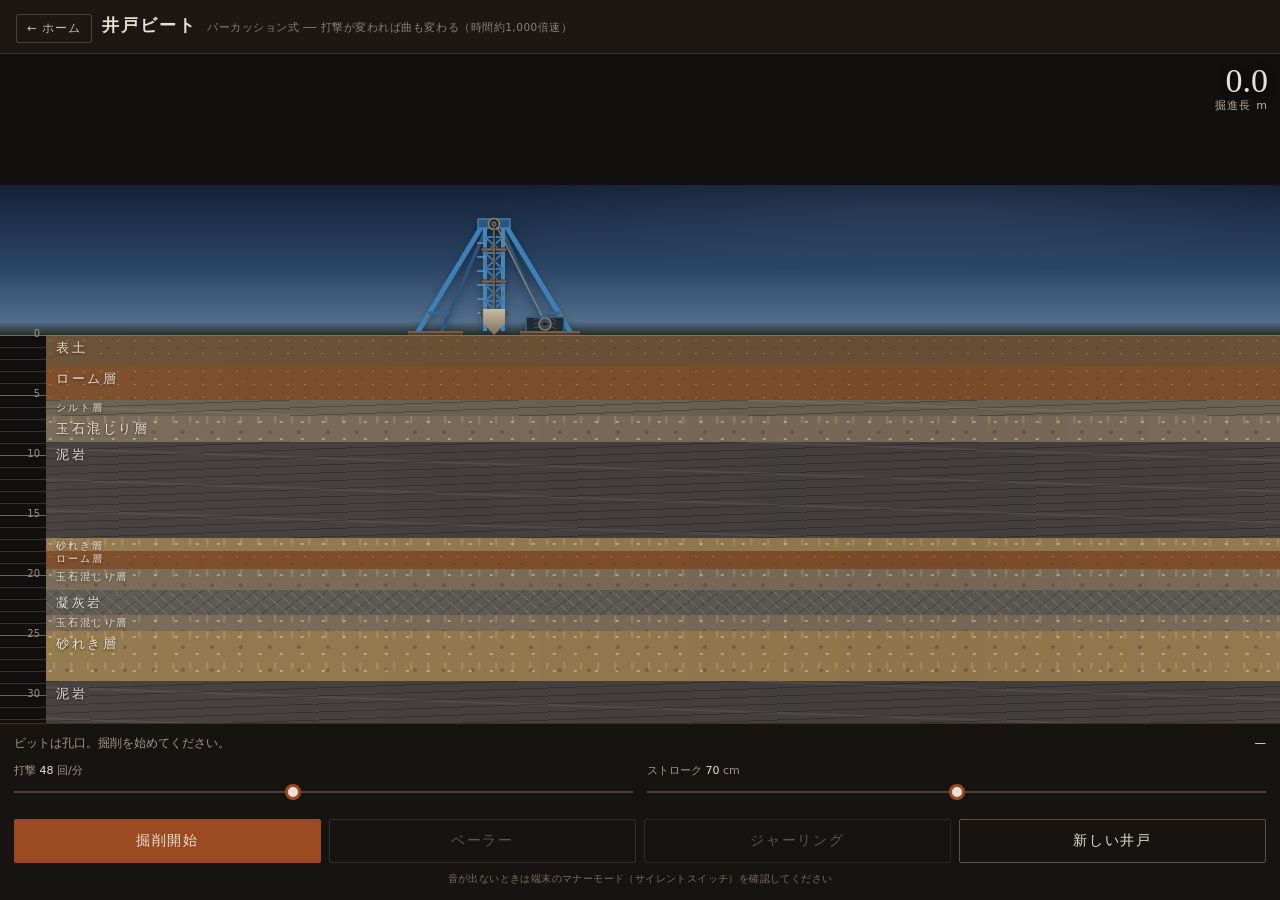
==== percussion/index.html @ 5d360c1b "名前を「井戸ビート」に変えた - 旧名「さく井業BGM生成器」を、トップ・各ページ・PWAの設定・READMEのすべてで「井戸ビート」に - トップの一文から「ブラウザだけで動き」をやめた（アプリにな" ====
<!doctype html>
<html lang="ja">
<head>
<meta charset="utf-8">
<meta name="viewport" content="width=device-width, initial-scale=1, viewport-fit=cover">
<title>井戸ビート パーカッション編</title>
<meta name="description" content="ワイヤーで工具を落として岩を砕く、パーカッション式（綱掘り）のさく井シミュレーター。打撃が地層に当たる音がそのままBGMになる。">
<meta name="theme-color" content="#1C1713">
<link rel="manifest" href="manifest.webmanifest">
<link rel="apple-touch-icon" href="../icons/percussion-180.png">
<meta name="mobile-web-app-capable" content="yes">
<meta name="apple-mobile-web-app-capable" content="yes">
<meta name="apple-mobile-web-app-status-bar-style" content="black">
<meta name="apple-mobile-web-app-title" content="パーカッション編">
<link rel="icon" href="data:image/svg+xml,%3Csvg xmlns='http://www.w3.org/2000/svg' viewBox='0 0 32 32'%3E%3Crect width='32' height='32' fill='%231C1713'/%3E%3Crect x='15' y='2' width='2' height='13' fill='%238C8272'/%3E%3Crect x='13' y='15' width='6' height='9' rx='1' fill='%239AA4A8'/%3E%3Cpath d='M11 24h10v3H11z' fill='%233E7FB5'/%3E%3C/svg%3E">

<meta property="og:type" content="website">
<meta property="og:site_name" content="井戸ビート">
<meta property="og:locale" content="ja_JP">
<meta property="og:title" content="井戸ビート パーカッション編">
<meta property="og:description" content="ワイヤーで落として砕く綱掘り。打撃と、掘りカスをさらうベーラーの間奏でできた曲。">
<meta property="og:url" content="https://ka428387.github.io/sakusei-bgm/percussion/">
<meta property="og:image" content="https://ka428387.github.io/sakusei-bgm/og-percussion.png">
<meta property="og:image:width" content="1200">
<meta property="og:image:height" content="630">
<meta property="og:image:alt" content="青いやぐらが立つ地表と、その下に伸びる掘削孔の柱状図。ワイヤーで吊られたビットが孔底にある画面。">

<meta name="twitter:card" content="summary_large_image">
<meta name="twitter:title" content="井戸ビート パーカッション編">
<meta name="twitter:description" content="ワイヤーで落として砕く綱掘り。打撃と、掘りカスをさらうベーラーの間奏でできた曲。">
<meta name="twitter:image" content="https://ka428387.github.io/sakusei-bgm/og-percussion.png">
<style>
  :root{
    --ink:#1C1713;
    --paper:#E8E2D6;
    --line:#3A322A;
    --rust:#9C4A22;
    --water:#1F6E8C;
    --spring:#69C6DE;
    --steel:#3E7FB5;   /* やぐらの青 */
  }
  *{box-sizing:border-box;margin:0;padding:0}
  html,body{height:100%}
  body{
    background:var(--ink);
    color:var(--paper);
    font-family:"Hiragino Sans","Yu Gothic",system-ui,sans-serif;
    -webkit-font-smoothing:antialiased;
    overflow:hidden;
    display:flex;flex-direction:column;
    height:100dvh;
    -webkit-user-select:none;user-select:none;                 /* 連打で文字や画像が選択されて青くならない */
    -webkit-touch-callout:none;-webkit-tap-highlight-color:transparent;
    touch-action:manipulation;                                 /* ダブルタップの拡大もしない */
  }
  .mincho{font-family:"Hiragino Mincho ProN","Yu Mincho",serif}

  header{
    padding:14px 16px 10px;
    display:flex;align-items:baseline;gap:10px;flex-wrap:wrap;
    border-bottom:1px solid #3A322A;
    flex:none;
  }
  header h1{
    font-family:"Hiragino Mincho ProN","Yu Mincho",serif;
    font-size:17px;font-weight:600;letter-spacing:.12em;
  }
  header .sub{font-size:10.5px;color:#8A8073;letter-spacing:.05em}
  .home{
    flex:none;align-self:center;
    font-size:11.5px;letter-spacing:.08em;text-decoration:none;white-space:nowrap;
    color:#C3B8A6;border:1px solid #4A4238;border-radius:2px;padding:6px 10px;
  }
  .home:hover{border-color:#7A6E5E;color:var(--paper)}
  .home:focus-visible{outline:2px solid var(--spring);outline-offset:2px}

  /* ── 柱状図と地表 ── */
  .log{
    position:relative;flex:1;min-height:0;overflow:hidden;
    background:#12100E;
  }
  .stack{position:absolute;left:0;right:0;top:0;will-change:transform}

  /* 地表と空（夜明け前） */
  .sky{position:absolute;left:0;right:0;top:-150px;height:150px;
    background:
      radial-gradient(ellipse at 72% 18%,rgba(128,157,185,.12),transparent 34%),
      linear-gradient(180deg,#142238 0%,#2B4565 55%,#536E8D 91%,#252F24 100%)}
  .derrick{position:absolute;top:-118px;pointer-events:none;transition:left .9s ease;
    filter:drop-shadow(0 4px 4px rgba(0,0,0,.34))}
  .pile{position:absolute;top:-150px;height:150px;
    display:flex;flex-direction:column;justify-content:flex-end;align-items:center}
  .pile div{border-radius:5px 5px 0 0;box-shadow:0 1px 0 rgba(0,0,0,.45)}

  .ruler{position:absolute;left:0;top:0;width:46px}
  .tick{position:absolute;left:0;width:46px;border-top:1px solid rgba(232,226,214,.16)}
  .tick.major{border-top-color:rgba(232,226,214,.42)}
  .tick span{
    position:absolute;right:6px;top:-8px;font-size:10px;
    color:#9A9084;font-variant-numeric:tabular-nums;
  }
  .strata{position:absolute;left:46px;right:0;top:0}
  .layer{position:relative;width:100%}
  .layer::after{content:"";position:absolute;inset:0;pointer-events:none;
    background:linear-gradient(90deg,rgba(255,255,255,.04),transparent 20%,rgba(0,0,0,.065) 72%,transparent);
    mix-blend-mode:soft-light}
  .layer .nm{
    position:absolute;left:10px;top:5px;
    font-family:"Hiragino Mincho ProN","Yu Mincho",serif;
    font-size:12.5px;letter-spacing:.2em;
    color:rgba(255,250,240,.86);
    text-shadow:0 1px 3px rgba(0,0,0,.55);
    white-space:nowrap;
  }
  /* 掘削孔・ケーシング・スライム・水 */
  /* --hx は現在の井戸の横位置。孔を放棄して掘り直すたびに右へずれる */
  .hole{position:absolute;top:0;width:26px;left:calc(46px + 34% + var(--hx,0px));
    background:#0A0908;transition:left .9s ease;
    box-shadow:inset 2px 0 0 rgba(0,0,0,.6), inset -2px 0 0 rgba(0,0,0,.6)}
  .hole::before,.hole::after{content:"";position:absolute;top:0;bottom:0;width:2px;opacity:.62;
    background:repeating-linear-gradient(180deg,#67523F 0 2px,transparent 2px 8px)}
  .hole::before{left:-1px}.hole::after{right:-1px;transform:translateY(4px)}
  .casing{position:absolute;width:34px;left:calc(46px + 34% - 4px + var(--hx,0px));top:0;
    transition:left .9s ease;
    background:repeating-linear-gradient(180deg,rgba(190,180,160,.30) 0 3px,transparent 3px 11px);
    border-left:1px solid rgba(200,190,170,.45);border-right:1px solid rgba(200,190,170,.45)}
  .slime{position:absolute;width:26px;left:calc(46px + 34% + var(--hx,0px));transition:left .9s ease;
    background:linear-gradient(180deg,rgba(120,100,75,.55),rgba(90,74,56,.9))}
  .fill{position:absolute;width:26px;left:calc(46px + 34% + var(--hx,0px));transition:left .9s ease;
    background:linear-gradient(180deg,rgba(105,198,222,.85),rgba(31,110,140,.95))}
  /* 放棄孔 */
  .scar{position:absolute;width:14px;background:rgba(8,7,6,.78);
    box-shadow:inset 1px 0 0 rgba(0,0,0,.7),inset -1px 0 0 rgba(0,0,0,.7)}
  .scar .cement{position:absolute;top:0;left:0;right:0;height:30px;
    background:repeating-linear-gradient(180deg,rgba(190,185,175,.55) 0 4px,rgba(150,145,135,.45) 4px 8px)}
  .scar .lostbit{position:absolute;bottom:1px;left:1px;width:12px;height:13px;opacity:.9;
    background:linear-gradient(180deg,#A99C86,#6B5F4F);
    clip-path:polygon(0 0,100% 0,100% 55%,50% 100%,0 55%)}

  /* ワイヤーと工具（ビット／ベーラー） */
  .cable{position:absolute;width:2px;left:calc(46px + 34% + 12px + var(--hx,0px));transition:left .9s ease;
    background:linear-gradient(90deg,#211E1A,#A09684 48%,#332D26);box-shadow:1px 0 0 rgba(0,0,0,.35)}
  .tool{position:absolute;left:calc(46px + 34% + 2px + var(--hx,0px));width:22px;height:26px;
    background:linear-gradient(180deg,#C9BCA6,#7C6E5C);transition:left .9s ease;
    clip-path:polygon(0 0,100% 0,100% 55%,50% 100%,0 55%);
    filter:drop-shadow(0 5px 4px rgba(169,130,79,.32))}
  .tool.isbailer{left:calc(46px + 34% + 8px + var(--hx,0px));width:10px;height:40px;clip-path:none;
    background:linear-gradient(180deg,#9AA4A8,#5C666A);border-radius:2px 2px 3px 3px}
  .tool.stuck{animation:stuckjig .55s ease-in-out infinite}
  @keyframes stuckjig{0%,100%{transform:translateY(0)}45%{transform:translateY(-4px)}62%{transform:translateY(1.5px)}}

  .rule{position:absolute;left:46px;right:0;height:1px;background:rgba(255,140,60,.4);pointer-events:none}

  .readout{position:absolute;right:12px;top:10px;text-align:right;pointer-events:none}
  .readout .d{
    font-family:"Hiragino Mincho ProN","Yu Mincho",serif;
    font-size:34px;line-height:1;font-variant-numeric:tabular-nums;
    text-shadow:0 2px 8px rgba(0,0,0,.8);
  }
  .readout .u{font-size:11px;color:#B9AE9C;letter-spacing:.1em}

  .flash{position:absolute;inset:0;pointer-events:none;opacity:0;
    background:radial-gradient(circle at 50% 60%,rgba(140,225,245,.75),transparent 62%)}
  .flash.on{animation:burst 2.4s ease-out}
  @keyframes burst{0%{opacity:0}12%{opacity:1}100%{opacity:0}}
  .shout{position:absolute;left:0;right:0;top:44%;text-align:center;pointer-events:none;
    font-family:"Hiragino Mincho ProN","Yu Mincho",serif;
    font-size:30px;letter-spacing:.3em;color:#D8F4FB;opacity:0;
    text-shadow:0 0 18px rgba(105,198,222,.9)}
  .shout.on{animation:shout 2.6s ease-out}
  @keyframes shout{0%{opacity:0;transform:scale(.9)}18%{opacity:1;transform:scale(1)}100%{opacity:0;transform:scale(1.04)}}
  .log.quake{animation:quake .5s linear}
  @keyframes quake{0%,100%{transform:translateX(0)}20%{transform:translateX(-3px)}40%{transform:translateX(3px)}60%{transform:translateX(-2px)}80%{transform:translateX(2px)}}

  /* ジャーリングの手元表示 */
  .jarui{
    position:absolute;left:50%;transform:translateX(-50%);bottom:14px;
    width:min(380px,86%);padding:9px 14px;pointer-events:none;display:none;
    background:rgba(18,14,11,.88);border:1px solid #7A4A2A;border-radius:3px;text-align:center;
  }
  .jarui.on{display:block}
  .jarui .t{font-size:11.5px;color:#E0A050;letter-spacing:.06em;margin-bottom:7px;
    text-wrap:balance;line-height:1.6}
  .jarui .t b{color:#FFD9A0;font-weight:500;font-variant-numeric:tabular-nums}
  .jarui .bar{height:6px;background:#2A241E;border-radius:3px;overflow:hidden}
  .jarui .bar i{display:block;height:100%;width:0;border-radius:3px;transition:width .12s;
    background:linear-gradient(90deg,#9C4A22,#E0A050)}

  /* ── 操作盤 ── */
  .panel{flex:none;border-top:1px solid #3A322A;background:#171310;padding:12px 14px calc(14px + env(safe-area-inset-bottom))}
  .status{
    display:flex;justify-content:space-between;align-items:baseline;gap:10px;
    font-size:11.5px;color:#A2988A;margin-bottom:11px;min-height:16px;
  }
  .status b{color:var(--paper);font-weight:500;white-space:nowrap}
  .status .alert{color:#E0A050}
  .knobs{display:grid;grid-template-columns:1fr 1fr;gap:10px 14px;margin-bottom:12px}
  .knob label{display:block;font-size:11px;color:#A2988A;margin-bottom:3px}
  .knob .v{color:var(--paper);font-variant-numeric:tabular-nums}
  input[type=range]{width:100%;-webkit-appearance:none;appearance:none;height:22px;background:transparent}
  input[type=range]::-webkit-slider-runnable-track{height:2px;background:#4A4238}
  input[type=range]::-webkit-slider-thumb{
    -webkit-appearance:none;width:16px;height:16px;margin-top:-7px;border-radius:50%;
    background:var(--paper);border:3px solid var(--rust)}
  input[type=range]::-moz-range-track{height:2px;background:#4A4238}
  input[type=range]::-moz-range-thumb{width:12px;height:12px;border-radius:50%;background:var(--paper);border:3px solid var(--rust)}
  .btns{display:grid;grid-template-columns:repeat(4,1fr);gap:8px}
  @media (max-width:430px){.btns{grid-template-columns:1fr 1fr}}
  button{
    font:inherit;font-size:14px;padding:12px 8px;
    background:transparent;color:var(--paper);
    border:1px solid #5C5145;border-radius:2px;cursor:pointer;
    letter-spacing:.12em;
    -webkit-user-select:none;user-select:none;-webkit-touch-callout:none;
    -webkit-tap-highlight-color:transparent;touch-action:manipulation;
  }
  button.go{background:var(--rust);border-color:var(--rust)}
  button:disabled{opacity:.32;cursor:default}
  button:focus-visible{outline:2px solid var(--spring);outline-offset:2px}
  button.bail{border-color:#4E7A6A}
  button.urgent{border-color:#E0A050;color:#FFD9A0;animation:urge .62s ease-in-out infinite}
  @keyframes urge{0%,100%{box-shadow:0 0 0 0 rgba(224,160,80,.5)}50%{box-shadow:0 0 0 6px rgba(224,160,80,0)}}
  .hint{margin-top:9px;font-size:10px;color:#7A7164;letter-spacing:.04em;text-align:center}
  @media (prefers-reduced-motion:reduce){
    .tool.stuck,.log.quake,button.urgent{animation:none}
    .flash.on,.shout.on{animation-duration:.01s}
  }
</style>
</head>
<body>

<header>
  <a class="home" href="../" aria-label="ホーム（工法の選択）にもどる">← ホーム</a>
  <h1>井戸ビート</h1>
  <span class="sub">パーカッション式 ── 打撃が変われば曲も変わる（時間約1,000倍速）</span>
</header>

<div class="log" id="log">
  <div class="stack" id="stack">
    <div class="sky"></div>
    <svg class="derrick" id="derrick" width="176" height="120" viewBox="0 0 176 120" fill="none">
      <!-- 奥側の脚 -->
      <path d="M34 118 L80 12" stroke="#2C557C" stroke-width="3.4" stroke-linecap="round"/>
      <path d="M142 118 L96 12" stroke="#2C557C" stroke-width="3.4" stroke-linecap="round"/>
      <!-- 手前の脚 -->
      <path d="M10 118 L76 9" stroke="#3E7FB5" stroke-width="5" stroke-linecap="round"/>
      <path d="M166 118 L100 9" stroke="#3E7FB5" stroke-width="5" stroke-linecap="round"/>
      <!-- 脚の継ぎ足場 -->
      <path d="M22 96 L44 96 M132 96 L154 96" stroke="#35648F" stroke-width="3"/>
      <!-- マスト -->
      <path d="M79 8 L79 114" stroke="#4585B8" stroke-width="4"/>
      <path d="M97 8 L97 114" stroke="#4585B8" stroke-width="4"/>
      <!-- 水平材とブレース -->
      <g stroke="#3E76A8" stroke-width="1.8">
        <path d="M79 20 L97 20 M79 36 L97 36 M79 52 L97 52 M79 68 L97 68 M79 84 L97 84 M79 100 L97 100"/>
        <path d="M79 20 L97 36 M97 20 L79 36 M79 52 L97 68 M97 52 L79 68 M79 84 L97 100 M97 84 L79 100"/>
        <path d="M79 36 L97 52 M97 36 L79 52 M79 68 L97 84 M97 68 L79 84"/>
      </g>
      <!-- はしご段 -->
      <g stroke="#5D93BF" stroke-width="1.5">
        <path d="M71 26 L79 26 M71 40 L79 40 M71 54 L79 54 M71 68 L79 68 M71 82 L79 82 M71 96 L79 96"/>
      </g>
      <!-- 錆 -->
      <g stroke="#8A5A3A" stroke-width="2" opacity=".55" stroke-linecap="round">
        <path d="M79 44 L79 49 M97 74 L97 78 M20 104 L23 99 M156 100 L153 95 M79 90 L79 93"/>
      </g>
      <!-- クラウンと滑車 -->
      <rect x="72" y="2" width="32" height="9" fill="#2C557C" stroke="#3E7FB5" stroke-width="1.5"/>
      <circle cx="88" cy="7" r="5.5" fill="#1A2733" stroke="#8C8272" stroke-width="1.6"/>
      <circle cx="88" cy="7" r="2.1" fill="#303C49" stroke="#B19A7B" stroke-width=".8"/>
      <!-- ウインチへのワイヤー -->
      <path d="M91 10 C105 38 124 75 138 103" stroke="#8C8272" stroke-width="1.4"/>
      <!-- ウインチ -->
      <rect x="120" y="100" width="38" height="18" fill="#202B36" stroke="#35648F" stroke-width="1.5"/>
      <circle cx="139" cy="107" r="6" fill="#33404E" stroke="#8C8272" stroke-width="1.5"/>
      <circle cx="139" cy="107" r="2.3" fill="#171D22"/>
      <path d="M128 103 C133 100 145 100 150 104 M128 107 C134 104 145 104 150 108 M128 111 C135 108 145 108 150 112" stroke="#746B5D" stroke-width=".75" opacity=".8"/>
      <!-- クランプと足元の枕木 -->
      <g fill="#7F684F" stroke="#29231E" stroke-width=".7">
        <rect x="75" y="31" width="26" height="3" rx="1"/><rect x="75" y="63" width="26" height="3" rx="1"/><rect x="75" y="95" width="26" height="3" rx="1"/>
      </g>
      <path d="M2 117H57 M114 117H174" stroke="#4E3E2D" stroke-width="5"/><path d="M2 115H57 M114 115H174" stroke="#876A49" stroke-width="1.4"/>
    </svg>
    <div class="pile" id="pile"></div>
    <div class="ruler" id="ruler"></div>
    <div class="strata" id="strata"></div>
    <div class="hole" id="hole"></div>
    <div class="casing" id="casing"></div>
    <div class="fill" id="fill" style="height:0"></div>
    <div class="slime" id="slime" style="height:0"></div>
    <div class="rule" id="rule"></div>
    <div class="cable" id="cable"></div>
    <div class="tool" id="tool"></div>
  </div>
  <div class="readout"><div class="d" id="depth">0.0</div><div class="u">掘進長 m</div></div>
  <div class="flash" id="flash"></div>
  <div class="shout mincho" id="shout">出　水</div>
  <div class="jarui" id="jarui">
    <div class="t">ビットが喰われました ── ジャーリングで抜いてください</div>
    <div class="bar"><i id="jarfill"></i></div>
  </div>
</div>

<div class="panel">
  <div class="status"><span id="msg">ビットは孔口。掘削を始めてください。</span><b id="layerName">—</b></div>
  <div class="knobs">
    <div class="knob">
      <label for="bpm">打撃 <span class="v" id="bpmV">48</span> 回/分</label>
      <input type="range" id="bpm" min="30" max="70" value="48">
    </div>
    <div class="knob">
      <label for="stroke">ストローク <span class="v" id="strokeV">70</span> cm</label>
      <input type="range" id="stroke" min="40" max="100" value="70">
    </div>
  </div>
  <div class="btns">
    <button class="go" id="run">掘削開始</button>
    <button class="bail" id="bail" disabled>ベーラー</button>
    <button id="jar" disabled>ジャーリング</button>
    <button id="reset">新しい井戸</button>
  </div>
  <div class="hint">音が出ないときは端末のマナーモード（サイレントスイッチ）を確認してください</div>
</div>

<script>
const PXM = 12;                // 1m = 12px（薄層の名前が読める縮尺）
const SUB = 4;                 // 1打撃を4分割した音楽グリッド
const CROWN_PX = -108;         // やぐらクラウン滑車のy（stack座標）
const SURF_CASING = 6;         // 表層ケーシング m
const $ = s => document.querySelector(s);

/* ───────── 地層生成：毎回ちがうボーリング柱状図 ─────────
   薄い互層まじり。水は下部の砂れき層から出る（パーカッションの主戦場） */
function buildStrata(){
  const M=(n,h,c,p,root,sc,tim,o)=>Object.assign({n,h,c,p,root,sc,tim},o||{});
  const pool=[
    M('ローム層',   1.2,'#7E4E2C','dot',  48,[0,3,5,7,10],'wood',{min:2,max:6}),
    M('粘土層',     1.7,'#5E6242','line', 43,[0,2,3,7,8], 'soft',{min:2,max:7,stuckP:1}),
    M('シルト層',   1.4,'#6A6350','line', 44,[0,2,5,7,9], 'soft',{min:1,max:3}),
    M('砂層',       1.3,'#A08A5C','grain',46,[0,2,4,7,9], 'grit',{min:1,max:4,collP:1}),
    M('砂れき層',   2.1,'#93794E','grain',45,[0,2,5,7,9], 'grit',{min:2,max:6,collP:1,waterP:1}),
    M('玉石混じり層',3.4,'#7A6A58','grain',39,[0,1,5,6,8],'hard',{min:1,max:3,stuckP:1,collP:1}),
    M('腐植土',     0.9,'#443627','line', 41,[0,3,5,8,10],'soft',{min:1,max:2}),
    M('泥岩',       2.9,'#464040','line', 41,[0,1,5,6,8], 'soft',{min:3,max:8}),
    M('凝灰岩',     2.4,'#5C5A52','cross',37,[0,2,3,7,9], 'soft',{min:2,max:5}),
  ];
  const list=[];
  let bottom=0, prevN='';
  const push=(m,th)=>{bottom+=th;list.push(Object.assign({},m,{to:bottom}));prevN=m.n;};
  push(M('表土',1.0,'#6B5136','dot',50,[0,2,4,7,9],'wood'),1.5+Math.random()*1.5);
  push(pool[0],2+Math.random()*3);
  const target=40+Math.random()*25;
  let aq=0, aqIdx=-1;
  while(true){
    const m=pool[Math.floor(Math.random()*pool.length)];
    if(m.n===prevN) continue;
    let th=m.min+Math.random()*(m.max-m.min);
    if(Math.random()<.35) th=Math.min(th,1+Math.random()*1.5);   // 1m級の薄層
    if(!aq && bottom>target*.55 && m.waterP){
      aq=bottom+1; aqIdx=list.length;
      push(m,3+Math.random()*3);
      push(pool[7],6+Math.random()*4);         // 泥岩で仕上げ
      break;
    }
    push(m,th);
    if(bottom>target*1.3){                     // 保険：帯水砂れきを強制
      aq=bottom+1; aqIdx=list.length;
      push(pool[4],3+Math.random()*3);
      push(pool[7],6+Math.random()*4);
      break;
    }
  }
  const aqBottom=list[aqIdx].to;
  return {list, aq, aqIdx, max:aqBottom+4, swl:4+Math.random()*6};
}
let G = buildStrata();

const PATTERNS = {
  dot:  'radial-gradient(ellipse at 24% 42%,rgba(255,235,202,.25) 0 1px,transparent 1.5px),radial-gradient(ellipse at 71% 68%,rgba(55,36,23,.20) 0 1.2px,transparent 1.8px)',
  line: 'repeating-linear-gradient(178deg,rgba(20,18,15,.30) 0 1px,transparent 1px 8px),repeating-linear-gradient(182deg,transparent 0 17px,rgba(232,220,188,.08) 18px 19px,transparent 20px 31px)',
  grain:'radial-gradient(ellipse at 20% 35%,rgba(255,242,215,.36) 0 1.4px,transparent 2px),radial-gradient(ellipse at 72% 70%,rgba(56,43,30,.28) 0 2px,transparent 2.6px),radial-gradient(ellipse at 48% 12%,rgba(238,211,164,.18) 0 1px,transparent 1.8px)',
  cross:'repeating-linear-gradient(42deg,rgba(255,255,255,.11) 0 1px,transparent 1px 9px),repeating-linear-gradient(-38deg,rgba(18,15,20,.22) 0 1px,transparent 1px 11px),radial-gradient(circle at 30% 40%,rgba(210,190,175,.12) 0 1.3px,transparent 2px)',
  wave: 'repeating-linear-gradient(176deg,rgba(180,240,255,.20) 0 1px,transparent 2px 9px),repeating-linear-gradient(64deg,transparent 0 22px,rgba(202,226,224,.11) 23px 24px,transparent 25px 41px)',
};
const PSIZE = {dot:'17px 13px,23px 19px',grain:'21px 17px,29px 23px,17px 31px',line:'auto',cross:'auto',wave:'auto'};

function render(){
  const strata=$('#strata'), ruler=$('#ruler');
  strata.innerHTML=''; ruler.innerHTML='';
  let top=0;
  G.list.forEach(l=>{
    const d=document.createElement('div');
    d.className='layer';
    d.style.height=(l.to-top)*PXM+'px';
    d.style.background=l.c;
    d.style.backgroundImage=PATTERNS[l.p];
    if(PSIZE[l.p]!=='auto') d.style.backgroundSize=PSIZE[l.p];
    if((l.to-top)>=2) d.innerHTML='<span class="nm">'+l.n+'</span>';
    else { d.innerHTML='<span class="nm" style="font-size:10px;top:1px">'+l.n+'</span>'; }
    strata.appendChild(d);
    top=l.to;
  });
  $('#hole').style.height='0px';
  $('#casing').style.height='0px';
  const rmax=Math.ceil((G.max+8)/5)*5;
  for(let m=0;m<=rmax;m+=1){                 // 1目盛り1m、5mごとに太線と数字
    const t=document.createElement('div');
    t.className='tick'+(m%5===0?' major':'');
    t.style.top=m*PXM+'px';
    if(m%5===0) t.innerHTML='<span>'+m+'</span>';
    ruler.appendChild(t);
  }
  // やぐらは井戸とともに移る。掘りカスの山は現場に残るので動かさない
  $('#derrick').style.left='calc(46px + 34% + 13px + var(--hx,0px) - 88px)';
  $('#pile').style.left='calc(46px + 34% + 13px - 148px)';
  $('#pile').style.width='96px';
}
function layerAt(d){ return G.list.find(l=>d<l.to) || G.list[G.list.length-1]; }

/* ───────── 状態 ───────── */
let depth=0, running=false, cur=null, struck=false, done=false, casingFull=false;
let bpm=48, stroke=70;
let slime=0, drilledSinceBail=0, waterLvl=0, camY=0, lastBlowT=0;
let cycle=null;                          // ベーラー工程 {phase,t0,untilT,final,bailed}
let trouble=null, scarCount=0, redrillTo=0, knownTo=0, lastTroubleT=-99;
let holeX=0;                             // 現在の井戸の横位置（px）。放棄するたび右へ
function applyHoleX(){ $('#log').style.setProperty('--hx',holeX+'px'); }

const LINES = {
  '表土':'表土。打撃はまだ軽い。',
  'ローム層':'ローム層。順調に食い込みます。',
  '粘土層':'粘土層。ビットに粘りつく音。',
  'シルト層':'シルト層。当たりが柔らかい。',
  '砂層':'砂層。孔壁に注意しながら掘進。',
  '砂れき層':'砂れき層。れきを砕く音が混ざります。',
  '玉石混じり層':'玉石に当たっています。手強い。',
  '腐植土':'腐植土。黒く柔らかい。',
  '泥岩':'泥岩。打撃が重く響きます。',
  '凝灰岩':'凝灰岩。乾いた音。',
};
function setMsg(m,alert){
  const el=$('#msg');
  el.textContent=m;
  el.classList.toggle('alert',!!alert);
}
function updateBailBtn(){
  $('#bail').disabled=!(running&&!cycle&&!trouble&&!done&&slime>0.3);
}

/* ───────── 音 ───────── */
let ctx, master, wet, noiseBuf, padA, padB, padG, padF, waterSrc, waterG, waterF;
let nextT=0, step=0, schedId=null, rafId=null, suspendTO=null;

function makeIR(sec,decay){
  const n=ctx.sampleRate*sec, b=ctx.createBuffer(2,n,ctx.sampleRate);
  for(let c=0;c<2;c++){const d=b.getChannelData(c);
    for(let i=0;i<n;i++) d[i]=(Math.random()*2-1)*Math.pow(1-i/n,decay);}
  return b;
}
function initAudio(){
  if(ctx) return;
  ctx=new (window.AudioContext||window.webkitAudioContext)();
  master=ctx.createGain(); master.gain.value=.85; master.connect(ctx.destination);
  const conv=ctx.createConvolver(); conv.buffer=makeIR(2.6,2.4);
  wet=ctx.createGain(); wet.gain.value=.3;
  master.connect(conv); conv.connect(wet); wet.connect(ctx.destination);

  const n=ctx.sampleRate*5; noiseBuf=ctx.createBuffer(1,n,ctx.sampleRate);
  const d=noiseBuf.getChannelData(0);
  for(let i=0;i<n;i++) d[i]=Math.random()*2-1;

  padG=ctx.createGain(); padG.gain.value=0; padG.connect(master);
  padA=ctx.createOscillator(); padB=ctx.createOscillator();
  padA.type='sawtooth'; padB.type='sawtooth';
  padF=ctx.createBiquadFilter(); padF.type='lowpass'; padF.frequency.value=520; padF.Q.value=3;
  padA.connect(padF); padB.connect(padF); padF.connect(padG);
  padA.start(); padB.start();

  waterG=ctx.createGain(); waterG.gain.value=0; waterG.connect(master);
  waterF=ctx.createBiquadFilter(); waterF.type='bandpass'; waterF.frequency.value=1500; waterF.Q.value=.7;
  waterF.connect(waterG);
  waterSrc=ctx.createBufferSource(); waterSrc.buffer=noiseBuf; waterSrc.loop=true;
  waterSrc.connect(waterF); waterSrc.start();
}
const hz = m => 440*Math.pow(2,(m-69)/12);

function pluck(t,note,gain,type,dur){
  const o=ctx.createOscillator(); o.type=type||'triangle'; o.frequency.value=hz(note);
  const g=ctx.createGain();
  g.gain.setValueAtTime(0,t); g.gain.linearRampToValueAtTime(gain,t+.012);
  g.gain.exponentialRampToValueAtTime(.0001,t+(dur||.9));
  o.connect(g); g.connect(master); o.start(t); o.stop(t+(dur||.9)+.1);
}
function setPad(L){
  if(!ctx) return;
  const t=ctx.currentTime;
  padA.frequency.setTargetAtTime(hz(L.root-12),t,.4);
  padB.frequency.setTargetAtTime(hz(L.root-12)*1.005,t,.4);
  padG.gain.setTargetAtTime(.07,t,.6);
  padF.frequency.setTargetAtTime(240+(6-L.h)*130,t,.6);
}
/* 打撃：落下の胴 ＋ 地層のアタック。掘りカスが溜まるとこもる */
function thud(t,L){
  const o=ctx.createOscillator(); o.type='sine';
  o.frequency.setValueAtTime(95,t); o.frequency.exponentialRampToValueAtTime(38,t+.18);
  const g=ctx.createGain(); g.gain.setValueAtTime(0,t);
  g.gain.linearRampToValueAtTime(.42+stroke/400,t+.006);
  g.gain.exponentialRampToValueAtTime(.0001,t+.5);
  o.connect(g); g.connect(master); o.start(t); o.stop(t+.55);

  const s=ctx.createBufferSource(); s.buffer=noiseBuf; s.playbackRate.value=.6+L.h*.2;
  const f=ctx.createBiquadFilter(); f.type='lowpass';
  f.frequency.value=(320+L.h*560)/(1+slime*.7);
  const g2=ctx.createGain(); g2.gain.setValueAtTime(0,t);
  g2.gain.linearRampToValueAtTime(.30+stroke/500,t+.004);
  g2.gain.exponentialRampToValueAtTime(.0001,t+(L.tim==='hard'?.22:.12));
  s.connect(f); f.connect(g2); g2.connect(master); s.start(t); s.stop(t+.3);
  if(L.tim==='hard'&&Math.random()<.5) pluck(t+.01,L.root+28,.06,'square',.25);
}
function creak(t){                 // ワイヤーの軋み
  const o=ctx.createOscillator(); o.type='sawtooth';
  o.frequency.setValueAtTime(340+Math.random()*120,t);
  o.frequency.linearRampToValueAtTime(230,t+.25);
  const f=ctx.createBiquadFilter(); f.type='bandpass'; f.frequency.value=420; f.Q.value=6;
  const g=ctx.createGain(); g.gain.setValueAtTime(0,t);
  g.gain.linearRampToValueAtTime(.045,t+.05); g.gain.exponentialRampToValueAtTime(.0001,t+.3);
  o.connect(f); f.connect(g); g.connect(master); o.start(t); o.stop(t+.35);
}
function winchClick(t,down){       // ウインチの爪音
  const s=ctx.createBufferSource(); s.buffer=noiseBuf; s.playbackRate.value=2.2;
  const f=ctx.createBiquadFilter(); f.type='bandpass'; f.frequency.value=down?1050:1480; f.Q.value=8;
  const g=ctx.createGain(); g.gain.setValueAtTime(0,t);
  g.gain.linearRampToValueAtTime(.11,t+.003); g.gain.exponentialRampToValueAtTime(.0001,t+.08);
  s.connect(f); f.connect(g); g.connect(master); s.start(t); s.stop(t+.1);
}
function splash(t){                // ベーラーが孔底の水泥に落ちる
  const s=ctx.createBufferSource(); s.buffer=noiseBuf;
  const f=ctx.createBiquadFilter(); f.type='bandpass'; f.Q.value=1.4;
  f.frequency.setValueAtTime(1000,t); f.frequency.exponentialRampToValueAtTime(280,t+.6);
  const g=ctx.createGain(); g.gain.setValueAtTime(0,t);
  g.gain.linearRampToValueAtTime(.32,t+.03); g.gain.exponentialRampToValueAtTime(.0001,t+.8);
  s.connect(f); f.connect(g); g.connect(master); s.start(t); s.stop(t+.9);
}
function bubble(t){
  const o=ctx.createOscillator(); o.type='sine';
  const f0=280+Math.random()*420;
  o.frequency.setValueAtTime(f0,t); o.frequency.exponentialRampToValueAtTime(f0*1.9,t+.09);
  const g=ctx.createGain(); g.gain.setValueAtTime(0,t);
  g.gain.linearRampToValueAtTime(.07,t+.01); g.gain.exponentialRampToValueAtTime(.0001,t+.12);
  o.connect(g); g.connect(master); o.start(t); o.stop(t+.15);
}
function pour(t){                  // 掘りカスをあける
  const s=ctx.createBufferSource(); s.buffer=noiseBuf;
  const f=ctx.createBiquadFilter(); f.type='lowpass';
  f.frequency.setValueAtTime(1900,t); f.frequency.exponentialRampToValueAtTime(380,t+1.0);
  const g=ctx.createGain(); g.gain.setValueAtTime(0,t);
  g.gain.linearRampToValueAtTime(.28,t+.05); g.gain.exponentialRampToValueAtTime(.0001,t+1.2);
  s.connect(f); f.connect(g); g.connect(master); s.start(t); s.stop(t+1.3);
}
function clank(t,strong){          // ジャーリング
  const s=ctx.createBufferSource(); s.buffer=noiseBuf; s.playbackRate.value=1.8;
  const f=ctx.createBiquadFilter(); f.type='bandpass'; f.frequency.value=strong?520:700; f.Q.value=9;
  const g=ctx.createGain(); g.gain.setValueAtTime(0,t);
  g.gain.linearRampToValueAtTime(strong?.55:.35,t+.003);
  g.gain.exponentialRampToValueAtTime(.0001,t+.5);
  s.connect(f); f.connect(g); g.connect(master); s.start(t); s.stop(t+.6);
  pluck(t,strong?31:38,.12,'square',.4);
}
function pop(t){
  const o=ctx.createOscillator(); o.type='sine';
  o.frequency.setValueAtTime(180,t); o.frequency.exponentialRampToValueAtTime(900,t+.18);
  const g=ctx.createGain(); g.gain.setValueAtTime(.001,t);
  g.gain.exponentialRampToValueAtTime(.5,t+.04); g.gain.exponentialRampToValueAtTime(.0001,t+.35);
  o.connect(g); g.connect(master); o.start(t); o.stop(t+.4);
}
function groan(t){
  const o=ctx.createOscillator(); o.type='sawtooth';
  o.frequency.setValueAtTime(55,t); o.frequency.linearRampToValueAtTime(38,t+.5);
  const f=ctx.createBiquadFilter(); f.type='lowpass'; f.frequency.value=300;
  const g=ctx.createGain(); g.gain.setValueAtTime(0,t);
  g.gain.linearRampToValueAtTime(.22,t+.05); g.gain.exponentialRampToValueAtTime(.0001,t+.7);
  o.connect(f); f.connect(g); g.connect(master); o.start(t); o.stop(t+.8);
}
function snap(t){                   // ワイヤーが切れる
  const s=ctx.createBufferSource(); s.buffer=noiseBuf; s.playbackRate.value=2.4;
  const f=ctx.createBiquadFilter(); f.type='highpass'; f.frequency.value=1800;
  const g=ctx.createGain(); g.gain.setValueAtTime(0,t);
  g.gain.linearRampToValueAtTime(.6,t+.002); g.gain.exponentialRampToValueAtTime(.0001,t+.25);
  s.connect(f); f.connect(g); g.connect(master); s.start(t); s.stop(t+.3);
  const o=ctx.createOscillator(); o.type='triangle';   // 落ちていく工具
  o.frequency.setValueAtTime(880,t+.02); o.frequency.exponentialRampToValueAtTime(70,t+.9);
  const g2=ctx.createGain(); g2.gain.setValueAtTime(0,t+.02);
  g2.gain.linearRampToValueAtTime(.22,t+.06); g2.gain.exponentialRampToValueAtTime(.0001,t+1);
  o.connect(g2); g2.connect(master); o.start(t+.02); o.stop(t+1.1);
}
function rumble(t){
  const s=ctx.createBufferSource(); s.buffer=noiseBuf; s.playbackRate.value=.35;
  const f=ctx.createBiquadFilter(); f.type='lowpass'; f.frequency.value=140;
  const g=ctx.createGain(); g.gain.setValueAtTime(0,t);
  g.gain.linearRampToValueAtTime(.6,t+.06); g.gain.exponentialRampToValueAtTime(.0001,t+1.8);
  s.connect(f); f.connect(g); g.connect(master); s.start(t); s.stop(t+2);
}

/* ───────── ベーラー工程（全自動の間奏） ───────── */
function durOf(phase){
  switch(phase){
    case 'hoist':    return Math.min(5.0, 2.2+depth*.020);
    case 'bailDown': return Math.min(2.6, 1.0+depth*.012);
    case 'scoop':    return 1.6;
    case 'bailUp':   return Math.min(4.2, 1.8+depth*.016);
    case 'dump':     return 1.5;
    case 'lower':    return Math.min(3.2, 1.4+depth*.014);
  }
}
function startCycle(t,final,msg){
  cycle={phase:'hoist',t0:t,untilT:t+durOf('hoist'),final:!!final,bailed:drilledSinceBail};
  setMsg(msg||(final?'仕上げ深度に到達。最後のさらいに入ります。':'ベーラー投入。ビットを引き上げます。'));
  padG.gain.setTargetAtTime(.045,t,.8);      // 間奏は少し静かに
  updateBailBtn();
}
function advanceCycle(t){
  const c=cycle;
  const go=p=>{c.phase=p;c.t0=t;c.untilT=t+durOf(p);};
  switch(c.phase){
    case 'hoist':    go('bailDown'); break;
    case 'bailDown': splash(t); go('scoop'); break;
    case 'scoop':    go('bailUp'); break;
    case 'bailUp':   go('dump'); pour(t);
      addPile(Math.max(.5,c.bailed));
      slime=0; drilledSinceBail=0;
      // 水が出たかどうかは、ベーラーを上げたこの瞬間に分かる
      if(!struck && depth>=G.aq){ strikeWater(t); c.final=true; c.untilT=t+3.2; }
      else setMsg('掘りカスをあけました。');
      break;
    case 'dump':
      if(c.final){ cycle=null; finish(); }
      else go('lower');
      break;
    case 'lower':
      cycle=null; cur=null;                  // パッドと層表示を復帰
      setMsg('ビットを孔底へ。掘進を再開します。');
      updateBailBtn();
      break;
  }
}
function cycleStep(t){
  const ph=cycle.phase;
  if(ph==='hoist'||ph==='bailUp'||ph==='lower'||ph==='bailDown'){
    if(step%2===0) winchClick(t,ph==='bailDown'||ph==='lower');
    if(step%SUB===2&&Math.random()<.22) creak(t);
  } else if(ph==='scoop'){
    if(Math.random()<.35) bubble(t);
  } else if(ph==='dump'){
    if(Math.random()<.25) winchClick(t,true);
  }
  if(step%SUB===0&&Math.random()<.45&&cur){  // 静かな間奏の旋律
    const n=cur.root+12+cur.sc[Math.floor(Math.random()*cur.sc.length)];
    pluck(t,n,.06,'sine',1.4);
  }
}
function addPile(bailedM){
  const L=layerAt(Math.max(0,depth-.5));
  const seg=document.createElement('div');
  seg.style.height=Math.max(2,bailedM*PXM*.16)+'px';
  seg.style.width=(34+Math.random()*14)+'px';
  seg.style.background=L.c;
  seg.style.filter='brightness(.82)';
  const pile=$('#pile');
  pile.prepend(seg);
  let i=0;
  for(const c of pile.children){ if(i++>0) c.style.width=(parseFloat(c.style.width)+3)+'px'; }
}
function strikeWater(t){
  struck=true; waterLvl=depth;
  $('#flash').classList.remove('on'); void $('#flash').offsetWidth; $('#flash').classList.add('on');
  $('#shout').classList.remove('on'); void $('#shout').offsetWidth; $('#shout').classList.add('on');
  setMsg('ベーラーが水を汲み上げました。出水です。');
  const el=$('#strata').children[G.aqIdx];
  if(el){ el.style.background='#1F6E8C'; el.style.backgroundImage=PATTERNS.wave;
    const nm=el.querySelector('.nm'); if(nm) nm.textContent='砂れき層（帯水）'; }
  waterG.gain.setTargetAtTime(.05,t,.6);
  const s=ctx.createBufferSource(); s.buffer=noiseBuf;
  const f=ctx.createBiquadFilter(); f.type='bandpass'; f.Q.value=1.2;
  f.frequency.setValueAtTime(280,t); f.frequency.exponentialRampToValueAtTime(4200,t+1.2);
  const g=ctx.createGain(); g.gain.setValueAtTime(0,t);
  g.gain.linearRampToValueAtTime(.38,t+.15); g.gain.exponentialRampToValueAtTime(.0001,t+2.4);
  s.connect(f); f.connect(g); g.connect(master); s.start(t); s.stop(t+2.6);
  [64,68,71,76,83].forEach((n,i)=>pluck(t+i*.09,n,.16,'sine',3));
}

/* ───────── トラブル ─────────
   孔壁の崩壊は眺めるしかない。だがビットが喰われたときは手で戦う。
   時間制限はない。気づくまで唸りが鳴り続け、ジャーリングで抜くまで掘進は止まったまま。
   ただし叩くほどワイヤーに無理がかかり、切れればビットごと孔を失う */
const JAR_SAFE = 2;                          // 最初のこの回数は必ず無事
const JAR_PART = .035;                       // 1打ごとにワイヤーが切れる確率
function riskP(L){
  const layerF=(L.stuckP||L.collP)?1.6:1;
  const strokeF=.7+stroke/160;
  return .0028*(0.2+(depth/G.max)*1.6)*layerF*strokeF;
}
function enterTrouble(t,L){
  lastTroubleT=t;
  if(L.collP && Math.random()<.5){
    const back=3+Math.random()*5;
    redrillTo=Math.max(redrillTo,depth);
    depth=Math.max(6,depth-back);
    slime=Math.min(1.8,slime+.8);            // 崩れた分は掘りカスに
    trouble={phase:'collapse',untilT:t+2.0};
    rumble(t);
    const log=$('#log'); log.classList.remove('quake'); void log.offsetWidth; log.classList.add('quake');
    setMsg('孔壁が崩壊。約'+Math.round(back)+'mぶん埋まりました。',true);
  }else{
    trouble={phase:'seize',untilT:t+2.2,prog:0,need:Math.round(5+depth/14)};
    groan(t);
    setMsg('ビットが地層に喰われました。ワイヤーが張り詰めています。',true);
    if(cur){ padA.frequency.setTargetAtTime(hz(cur.root-26),t,.3);
      padB.frequency.setTargetAtTime(hz(cur.root-26)*1.01,t,.3);
      padF.frequency.setTargetAtTime(150,t,.4); }
    $('#tool').classList.add('stuck');
  }
  updateBailBtn();
}
function troubleStep(t){
  if(trouble.phase==='seize'){
    if(step%SUB===0) groan(t);
    if(step%2===0) creak(t);
  }else if(trouble.phase==='jar'){
    // 喰われたまま。手が入るまで、この音が鳴り続ける
    if(step%(SUB*2)===0) groan(t);
    if(step%2===0) creak(t);                 // 打撃は手が押したときだけ鳴る
  }else if(trouble.phase==='abandon'){
    if(step%(SUB*2)===0) winchClick(t,true);
  }
}
function advanceTrouble(t){
  if(trouble.phase==='seize'){
    trouble.phase='jar'; trouble.untilT=Infinity;   // 待つ。時間では負けない
    $('#jar').disabled=false; $('#jar').classList.add('urgent');
    $('#jarui').classList.add('on');
    setMsg('ビットが喰われています。ジャーリングのボタンで抜いてください。',true);
  }else if(trouble.phase==='abandon'){
    abandonWell(t);
  }else if(trouble.phase==='collapse'){
    endTrouble('崩れた区間を掘り直しています。');
  }
}
function closeJarUI(){
  $('#jar').disabled=true; $('#jar').classList.remove('urgent');
  $('#jarui').classList.remove('on');
}
/* ジャーリングボタン：一打ごとに抜ける見込みが上がるが、ワイヤーも傷む */
function jab(){
  if(!ctx||!trouble||trouble.phase!=='jar') return;
  if(!running){ setMsg('掘削を再開してからジャーリングしてください。',true); return; }
  const t=ctx.currentTime;
  clank(t,true);
  trouble.prog++;
  if(trouble.prog>=trouble.need){
    pop(t+.04);
    endTrouble('抜けました。ビットは無事です。掘進を再開します。');
  }else if(trouble.prog>JAR_SAFE && Math.random()<JAR_PART){
    snap(t+.06);
    closeJarUI();
    trouble.phase='abandon'; trouble.untilT=t+3.4;
    [40,43,46].forEach((n,i)=>pluck(t+.4+i*.18,n,.14,'sine',2.6));
    setMsg('ワイヤーが切れました。ビットは孔底に落ちたままです。',true);
  }
}
/* 孔もビットも地中に置いて、横に寄って新しい井戸を掘り直す */
function abandonWell(t){
  const lost=depth;
  drawScar(0,lost,holeX); scarCount++;
  holeX+=34; applyHoleX();
  depth=0; slime=0; drilledSinceBail=0;
  redrillTo=0; knownTo=lost;                 // 地層は分かっているので手は早い
  casingFull=false;
  const c=$('#casing'); c.style.transition='left .9s ease'; c.style.height='0px';
  [33,40,45].forEach((n,i)=>pluck(t+i*.22,n,.12,'sine',2.8));
  endTrouble('約3m横へ移って、新しい井戸を掘り直します。'+lost.toFixed(1)+'mは置いてきました。');
}
function endTrouble(m){
  trouble=null;
  const L=layerAt(depth);
  cur=L; setPad(L); $('#layerName').textContent=L.n;
  closeJarUI();
  $('#tool').classList.remove('stuck');
  setMsg(m);
  updateBailBtn();
}
function drawScar(top,bottom,x){
  const e=document.createElement('div');
  e.className='scar';
  e.style.top=top*PXM+'px';
  e.style.height=Math.max(10,(bottom-top)*PXM)+'px';
  e.style.left='calc(46px + 34% + '+(x+6)+'px)';   // 放棄した位置に置いたまま
  e.innerHTML='<div class="cement"></div><div class="lostbit"></div>';
  $('#stack').appendChild(e);
}

/* ───────── スケジューラ（setInterval駆動・復帰クランプつき） ───────── */
function lookahead(){ return document.hidden ? 1.4 : 0.16; }
function schedule(){
  if(!running) return;
  if(ctx.currentTime-nextT > 0.25) nextT = ctx.currentTime + 0.05;
  const spb=60/bpm, sub=spb/SUB;
  while(nextT < ctx.currentTime+lookahead()){
    if(trouble){
      troubleStep(nextT);
      if(nextT>=trouble.untilT) advanceTrouble(nextT);
    } else if(cycle){
      cycleStep(nextT);
      if(nextT>=cycle.untilT) advanceCycle(nextT);
    } else {
      drillStep(nextT);
    }
    nextT+=sub; step=(step+1)%64;
  }
}
function drillStep(t){
  const L=layerAt(depth);
  if(L!==cur){
    cur=L; setPad(L); $('#layerName').textContent=L.n;
    setMsg(LINES[L.n]||'');
  }
  if(step%SUB===0){
    thud(t,L); lastBlowT=t;
    if(!done){
      let adv=(0.10+stroke*0.0022)/L.h;
      adv*=Math.max(.3,1-slime/3);           // 掘りカスが溜まると効かない
      if(depth<redrillTo) adv*=2;            // 崩壊区間の掘り直しは速い
      else if(depth<knownTo) adv*=1.5;       // 一度掘った地層は勝手が分かる
      depth+=adv; slime+=adv*.55; drilledSinceBail+=adv;
      // 帯水層に入った。ストレーナーぶん掘り下げたら、さらって水を確かめる
      if(!struck && depth>=G.aq+1.5){
        startCycle(t,false,'帯水層に入りました。ベーラーで水を確かめます。'); return;
      }
      if(depth>=G.max){ depth=G.max; startCycle(t,true); return; }
      if(slime>=2.0){ startCycle(t,false); return; }
      if(slime>1.4&&slime-adv*.55<=1.4) setMsg('孔底に掘りカスが溜まってきました。');
      if(depth>8 && t-lastTroubleT>25 && Math.random()<riskP(L)){ enterTrouble(t,L); return; }
      updateBailBtn();
    }
  }
  if(step%SUB===2&&Math.random()<.3) creak(t);
  if(step%SUB===1&&Math.random()<.5)
    pluck(t,L.root+L.sc[Math.floor(Math.random()*L.sc.length)],.09,'triangle',.6);
  if(step%SUB===3&&Math.random()<.3)
    pluck(t,L.root+12+L.sc[Math.floor(Math.random()*L.sc.length)],.06,'sine',.9);
  if(step%(SUB*8)===0) pluck(t,L.root-12,.10,'sine',1.8);
}

/* ───────── 完成 ───────── */
/* ───────── 完成後の環境音：無音にしない ─────────
   井戸の底の水と、地層のルート音の低いうなり、ときどき低めの柔らかい一音だけ。
   高い音程は入れない（環境音に音程があると鳥に聞こえる）。「新しい井戸」を押すまで続く */
let ambientId=null;
function ambNote(t,note){
  const o=ctx.createOscillator(); o.type='sine'; o.frequency.value=hz(note);
  const g=ctx.createGain();
  g.gain.setValueAtTime(0,t); g.gain.linearRampToValueAtTime(.055,t+.35);   // ゆっくり立ち上げて丸く
  g.gain.exponentialRampToValueAtTime(.0001,t+4.2);
  o.connect(g); g.connect(master); o.start(t); o.stop(t+4.3);
}
function ambientTick(){
  if(!ctx||!done) return;
  if(ctx.state==='suspended') ctx.resume();
  const L=layerAt(depth), t=ctx.currentTime;
  padG.gain.setTargetAtTime(.03+Math.random()*.03,t,2.2);                  // ゆっくり息をするように
  if(Math.random()<.5) ambNote(t+.05,L.root+12+L.sc[Math.floor(Math.random()*L.sc.length)]);
}
function startAmbient(){
  if(!ctx) return;
  clearTimeout(suspendTO); ctx.resume();                                   // stopLoop が予約した停止を取り消す
  const L=layerAt(depth), t=ctx.currentTime;
  padA.frequency.setTargetAtTime(hz(L.root-12),t,1.5);
  padB.frequency.setTargetAtTime(hz(L.root-12)*1.004,t,1.5);
  padF.frequency.setTargetAtTime(220,t,1.5);
  padG.gain.setTargetAtTime(.045,t+2,2.5);                                 // 完成の和音の余韻のあとで
  waterF.frequency.setTargetAtTime(900,t,1);
  waterG.gain.setTargetAtTime(.03,t,1.5);
  clearInterval(ambientId);
  ambientId=setInterval(ambientTick,2600);
}
function stopAmbient(){ clearInterval(ambientId); ambientId=null; }

function finish(){
  done=true; running=false; stopLoop(6000);
  $('#run').textContent='掘削開始'; $('#run').disabled=true;
  $('#bail').disabled=true; closeJarUI();
  casingFull=true;
  const c=$('#casing');
  c.style.transition='height 2.6s ease';
  c.style.height=depth*PXM+'px';
  setMsg('出水。ここで掘進を止め、ケーシングとストレーナーを建て込みました。'
    +'深さ'+depth.toFixed(1)+'m・水位GL−'+G.swl.toFixed(1)+'m。'
    +(scarCount?'（地中に残したビット：'+scarCount+'本）':''));
  if(ctx){ [52,59,64,71].forEach((n,i)=>pluck(ctx.currentTime+i*.12,n,.16,'sine',3.4)); }
  startAmbient();
  let n=60;                                  // 水位が上がりきるまで描画を続ける
  const settleId=setInterval(()=>{ paint();
    if(running || (Math.abs(waterLvl-G.swl)<=0.15 && --n<=0)) clearInterval(settleId);
  },50);
}

/* ───────── 描画 ───────── */
const easeIO=p=>p<.5?2*p*p:1-Math.pow(-2*p+2,2)/2;
let lastPT=0;
function paint(){
  const nowMs=performance.now();
  const dt=lastPT?Math.min(.1,(nowMs-lastPT)/1000):.016;   // フレームレート非依存の補間
  lastPT=nowMs;
  const anchor=$('#log').clientHeight*0.42;
  const now=ctx?ctx.currentTime:0;
  let ty=depth, isBailer=false;
  if(cycle){
    const p=Math.min(1,Math.max(0,(now-cycle.t0)/(cycle.untilT-cycle.t0)));
    const top=-8;
    switch(cycle.phase){
      case 'hoist':    ty=depth+(top-depth)*easeIO(p); break;
      case 'bailDown': isBailer=true; ty=top+(depth-top)*p*p; break;
      case 'scoop':    isBailer=true; ty=depth+Math.sin(now*6)*.4; break;
      case 'bailUp':   isBailer=true; ty=depth+(top-depth)*easeIO(p); break;
      case 'dump':     isBailer=true; ty=top; break;
      case 'lower':    ty=top+(depth-top)*easeIO(p); break;
    }
  } else if(done){
    ty=-6;                                    // 完成後は地表の景色で終わる
  } else if(running&&!trouble&&ctx){
    const spb=60/bpm;
    let p=(now-lastBlowT)/spb; p=Math.min(1,Math.max(0,p));
    const prof=p<.65?p/.65:1-Math.pow((p-.65)/.35,2);
    ty=depth-prof*(stroke/100)*20/PXM;        // 持ち上げは誇張表示（px基準）
  }
  camY+=(Math.max(-6,ty)-camY)*Math.min(1,dt*5);
  $('#stack').style.transform='translateY('+(anchor-camY*PXM)+'px)';
  const tool=$('#tool');
  tool.classList.toggle('isbailer',isBailer);
  tool.style.top=(ty*PXM-(isBailer?40:26))+'px';
  const toolTop=ty*PXM-(isBailer?40:26);
  $('#cable').style.top=CROWN_PX+'px';
  $('#cable').style.height=Math.max(0,toolTop-CROWN_PX)+'px';
  $('#depth').textContent=depth.toFixed(1);
  $('#hole').style.height=Math.min(depth,G.max)*PXM+'px';
  if(!casingFull) $('#casing').style.height=Math.min(depth,SURF_CASING)*PXM+'px';
  $('#rule').style.top=depth*PXM+'px';
  $('#slime').style.top=(depth-slime)*PXM+'px';
  $('#slime').style.height=Math.max(0,slime*PXM)+'px';
  if(struck){
    waterLvl+=(G.swl-waterLvl)*Math.min(1,dt*1.2);
    $('#fill').style.top=waterLvl*PXM+'px';
    $('#fill').style.height=Math.max(0,(depth-waterLvl)*PXM)+'px';
  } else { $('#fill').style.height='0px'; }
  if(trouble&&trouble.phase==='jar')
    $('#jarfill').style.width=Math.min(100,trouble.prog/trouble.need*100)+'%';
}
function draw(){ if(!running) return; paint(); rafId=requestAnimationFrame(draw); }
function startLoop(){
  clearInterval(schedId);
  schedId=setInterval(schedule,25);
  schedule(); draw();
}
function stopLoop(suspendDelay){
  clearInterval(schedId); cancelAnimationFrame(rafId);
  if(ctx){ padG.gain.setTargetAtTime(0,ctx.currentTime,.25); waterG.gain.setTargetAtTime(0,ctx.currentTime,.3);
    clearTimeout(suspendTO);
    suspendTO=setTimeout(()=>{ if(ctx && !running) ctx.suspend(); }, suspendDelay||1500);
  }
  paint();
}

/* ───────── 操作 ───────── */
$('#run').onclick=()=>{
  initAudio(); clearTimeout(suspendTO); ctx.resume();
  running=!running;
  $('#run').textContent = running?'掘削停止':'掘削再開';
  if(running){
    nextT=ctx.currentTime+.06; cur=null; lastBlowT=ctx.currentTime;
    if(struck) waterG.gain.setTargetAtTime(.05,ctx.currentTime,.5);
    startLoop();
  } else { stopLoop(); setMsg('やぐらを止めています。'); }
  updateBailBtn();
};
$('#bail').onclick=()=>{
  if(!ctx||!running||cycle||trouble||done||slime<=0.3) return;
  startCycle(ctx.currentTime+.05,false);
};
$('#jar').onclick=jab;
$('#reset').onclick=()=>{
  stopAmbient();
  running=false; stopLoop(); cancelAnimationFrame(rafId);
  depth=0; struck=false; done=false; cur=null; step=0;
  slime=0; drilledSinceBail=0; waterLvl=0; camY=0; cycle=null;
  trouble=null; scarCount=0; redrillTo=0; knownTo=0; lastTroubleT=-99;
  holeX=0; applyHoleX();
  document.querySelectorAll('.scar').forEach(e=>e.remove());
  $('#pile').innerHTML='';
  closeJarUI(); $('#bail').disabled=true;
  $('#tool').classList.remove('stuck','isbailer');
  const c=$('#casing'); c.style.transition='none'; c.style.height='0px';
  casingFull=false;
  G=buildStrata(); render(); paint();
  $('#run').textContent='掘削開始'; $('#run').disabled=false;
  $('#layerName').textContent='—';
  setMsg('新しい地点です。水脈の深さは掘ってみるまで分かりません。');
};
$('#bpm').oninput=e=>{ bpm=+e.target.value; $('#bpmV').textContent=bpm; };
$('#stroke').oninput=e=>{ stroke=+e.target.value; $('#strokeV').textContent=stroke; };
addEventListener('resize',paint);
document.addEventListener('visibilitychange',()=>{
  if(!document.hidden && (running||ambientId) && ctx) ctx.resume();
});

applyHoleX(); render(); paint();
</script>
<script>
/* オフラインとホーム画面起動のための Service Worker */
if ('serviceWorker' in navigator) {
  addEventListener('load', () => navigator.serviceWorker.register('../sw.js').catch(() => {}));
}
</script>
</body>
</html>
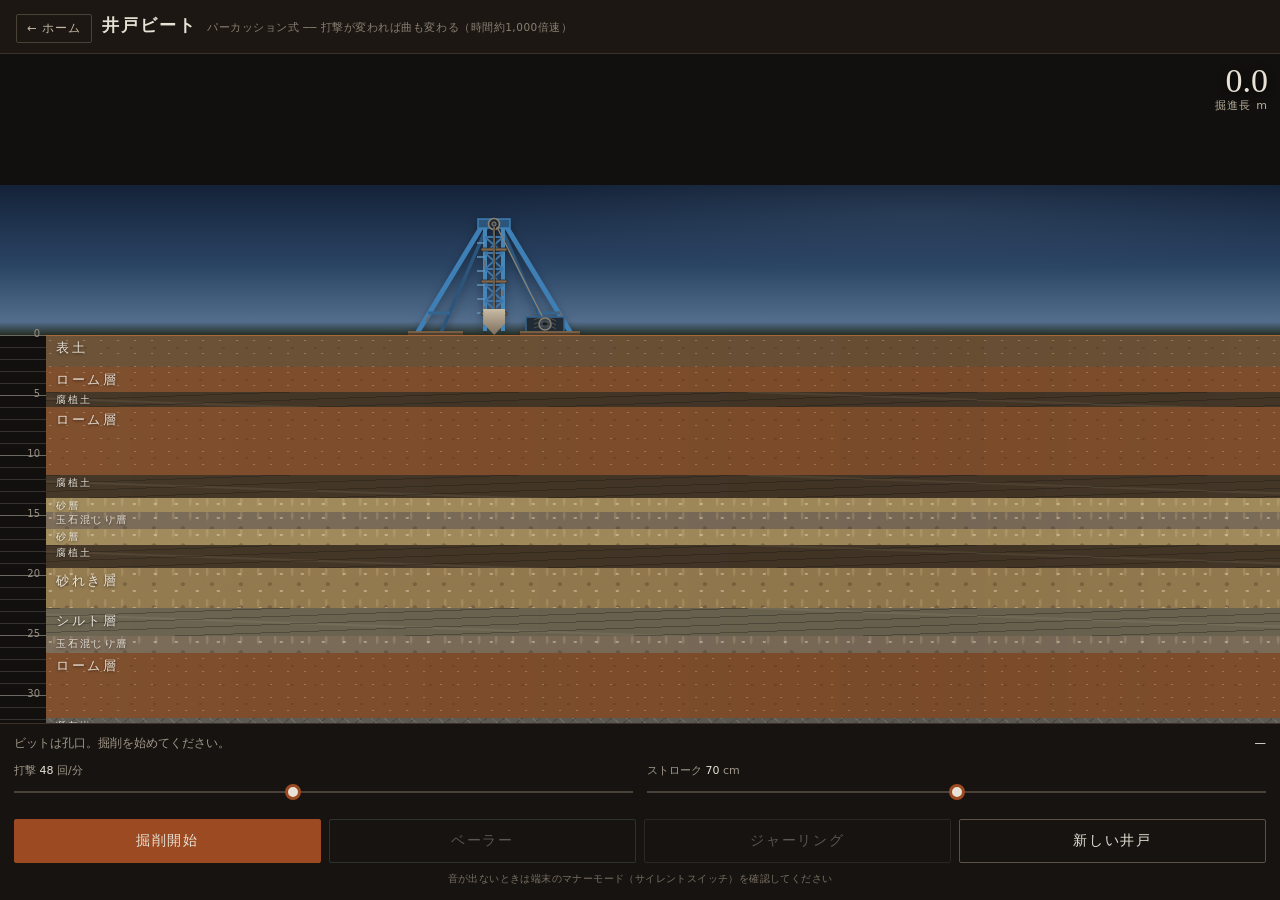
==== commit 7ed570d7: "応援（投げ銭）の画面と、お礼の祝い旗・手紙を入れた（iPhoneアプリの中だけ） - トップの足もとに「♡ 応援する」。押すと金額が3つ並び、応援すると、初めてのときだけ   「ビットからの手紙」が開" ====
--- a/percussion/index.html
+++ b/percussion/index.html
@@ -225,6 +225,11 @@
     .tool.stuck,.log.quake,button.urgent{animation:none}
     .flash.on,.shout.on{animation-duration:.01s}
   }
+  /* 応援してくれた人へのお礼：やぐらの祝い旗（見た目だけ。応援のあとにアプリの中だけで掛かる） */
+  .bunting{position:absolute;pointer-events:none;transition:left .9s ease}
+  .bunting .flag{transform-box:fill-box;transform-origin:50% 0;animation:flagsway 3.6s ease-in-out infinite}
+  @keyframes flagsway{0%,100%{transform:rotate(-5deg)}50%{transform:rotate(5deg)}}
+  @media (prefers-reduced-motion:reduce){.bunting .flag{animation:none}}
 </style>
 </head>
 <body>
@@ -1011,6 +1016,35 @@
   if(!document.hidden && (running||ambientId) && ctx) ctx.resume();
 });
 
+/* 応援してくれた人へのお礼：やぐらに祝いの旗を掛ける（見た目だけ）。
+   応援の回数は iPhone アプリの記録から読む（IdoBeatStore）。Web版では何も起きない。 */
+function buntingSvg(w, h, strings) {                 // strings: [[始点], [終点], [たるみの制御点]] の紐を何本か
+  let s = '';
+  strings.forEach(([a, b, c], si) => {
+    s += `<path d="M${a[0]} ${a[1]} Q${c[0]} ${c[1]} ${b[0]} ${b[1]}" stroke="#CBBFA9" stroke-width="1" opacity=".85"/>`;
+    const n = Math.round((b[0] - a[0]) / 12);
+    for (let i = 1; i < n; i++) {
+      const t = i / n, u = 1 - t;
+      const x = u * u * a[0] + 2 * u * t * c[0] + t * t * b[0], y = u * u * a[1] + 2 * u * t * c[1] + t * t * b[1];
+      s += `<polygon class="flag" style="animation-delay:${(-((i * 7 + si * 3) % 11) * .33).toFixed(2)}s" fill="${(i + si) % 2 ? '#E9E1D2' : '#B5482A'}" points="${(x - 4.5).toFixed(1)},${y.toFixed(1)} ${(x + 4.5).toFixed(1)},${y.toFixed(1)} ${x.toFixed(1)},${(y + 10).toFixed(1)}"/>`;
+    }
+  });
+  return `<svg class="bunting" aria-hidden="true" width="${w}" height="${h}" viewBox="0 0 ${w} ${h}" fill="none">${s}</svg>`;
+}
+function hangBunting() {
+  if (document.querySelector('.bunting')) return;
+  // やぐらの2本の脚（図の x=46〜130 と 27〜149）のあいだに、2段の紐を渡す
+  document.getElementById('derrick').insertAdjacentHTML('afterend',
+    buntingSvg(176, 120, [[[46, 58], [130, 58], [88, 74]], [[27, 90], [149, 90], [88, 106]]]));
+  const el = document.querySelector('.bunting');
+  el.style.top = '-118px'; el.style.left = 'calc(46px + 34% + 13px + var(--hx,0px) - 88px)';   // やぐらと同じ場所
+}
+{
+  const cap = window.Capacitor;
+  if (cap && cap.nativePromise && (cap.PluginHeaders || []).some(h => h.name === 'IdoBeatStore'))
+    cap.nativePromise('IdoBeatStore', 'status', {}).then(r => { if (r && r.tips > 0) hangBunting(); }).catch(() => {});
+}
+
 applyHoleX(); render(); paint();
 </script>
 <script>
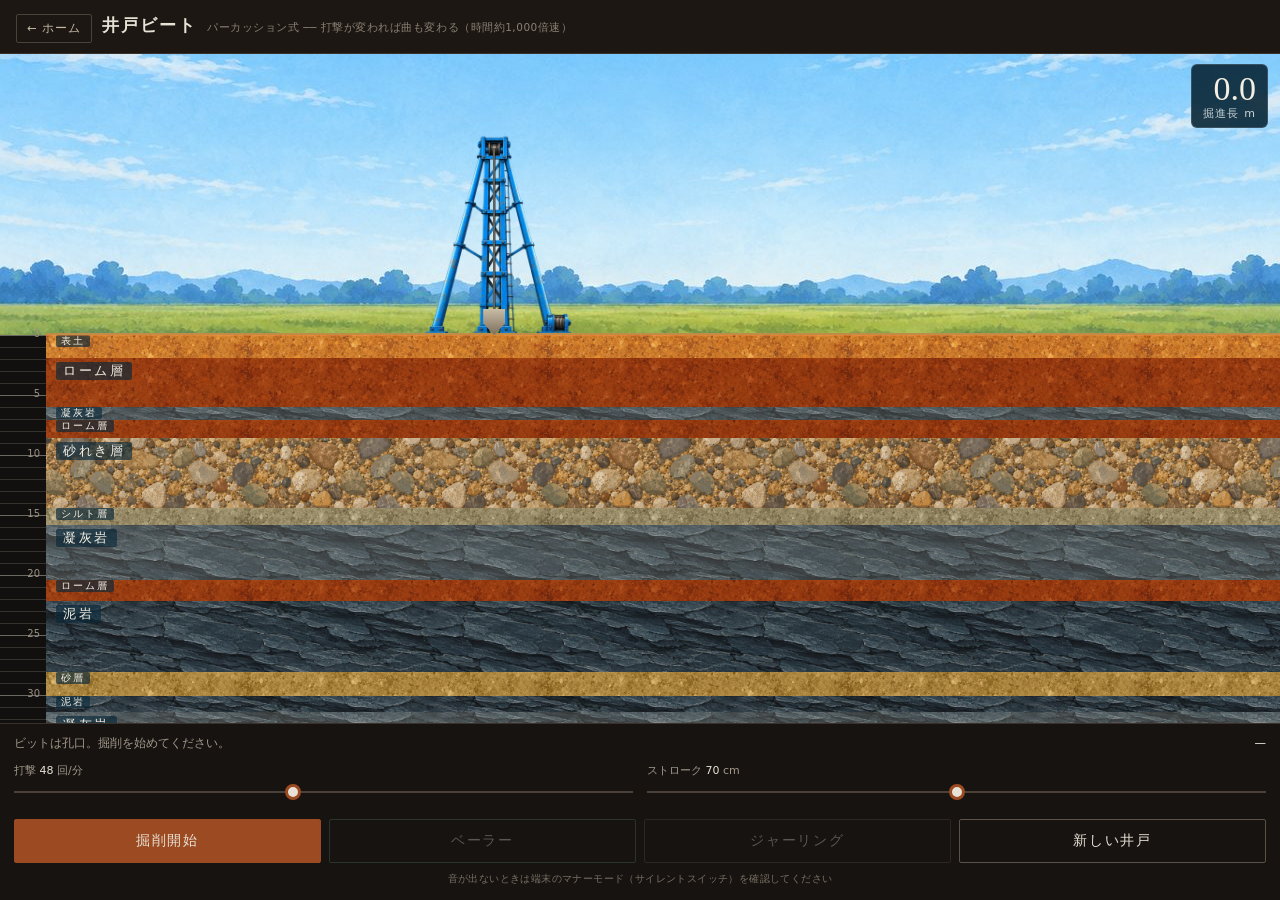
==== commit 6c98a1b3: "朝のアートワークを組み込んだ（空・櫓・ロータリー機・地層の質感） Codex の朝版アートワーク v1（codex/morning-artwork の 5ce53ee）の見た目だけを取り込んだ。 掘進" ====
--- a/percussion/index.html
+++ b/percussion/index.html
@@ -81,13 +81,12 @@
   }
   .stack{position:absolute;left:0;right:0;top:0;will-change:transform}
 
-  /* 地表と空（夜明け前） */
-  .sky{position:absolute;left:0;right:0;top:-150px;height:150px;
-    background:
-      radial-gradient(ellipse at 72% 18%,rgba(128,157,185,.12),transparent 34%),
-      linear-gradient(180deg,#142238 0%,#2B4565 55%,#536E8D 91%,#252F24 100%)}
-  .derrick{position:absolute;top:-118px;pointer-events:none;transition:left .9s ease;
-    filter:drop-shadow(0 4px 4px rgba(0,0,0,.34))}
+  /* 地表と空（朝）。空の画像の下端が地表、下の約4%が草地。地表と一緒に動く */
+  .sky{position:absolute;left:0;right:0;top:-340px;height:340px;
+    background:#77b8da url(../art/sky-morning.jpg) center bottom / cover no-repeat}
+  /* 櫓。画像の大きさ・位置は、render() が下の DERRICK（実測したつなぎ目）から決める */
+  .derrick{position:absolute;display:block;max-width:none;pointer-events:none;
+    -webkit-user-drag:none;transition:left .9s ease}
   .pile{position:absolute;top:-150px;height:150px;
     display:flex;flex-direction:column;justify-content:flex-end;align-items:center}
   .pile div{border-radius:5px 5px 0 0;box-shadow:0 1px 0 rgba(0,0,0,.45)}
@@ -99,17 +98,16 @@
     position:absolute;right:6px;top:-8px;font-size:10px;
     color:#9A9084;font-variant-numeric:tabular-nums;
   }
-  .strata{position:absolute;left:46px;right:0;top:0}
+  .strata{position:absolute;left:46px;right:0;top:0;box-shadow:0 -2px 0 #BF8D48}   /* 地表の線 */
   .layer{position:relative;width:100%}
   .layer::after{content:"";position:absolute;inset:0;pointer-events:none;
     background:linear-gradient(90deg,rgba(255,255,255,.04),transparent 20%,rgba(0,0,0,.065) 72%,transparent);
     mix-blend-mode:soft-light}
-  .layer .nm{
-    position:absolute;left:10px;top:5px;
+  .layer .nm{                                      /* 質感の上でも読めるよう、濃紺の半透明の下地をつける */
+    position:absolute;left:10px;top:4px;padding:0 7px;border-radius:2px;
     font-family:"Hiragino Mincho ProN","Yu Mincho",serif;
-    font-size:12.5px;letter-spacing:.2em;
-    color:rgba(255,250,240,.86);
-    text-shadow:0 1px 3px rgba(0,0,0,.55);
+    font-size:12.5px;line-height:18px;letter-spacing:.2em;
+    color:#F4EFE3;background:rgba(9,38,55,.66);
     white-space:nowrap;
   }
   /* 掘削孔・ケーシング・スライム・水 */
@@ -151,13 +149,14 @@
 
   .rule{position:absolute;left:46px;right:0;height:1px;background:rgba(255,140,60,.4);pointer-events:none}
 
-  .readout{position:absolute;right:12px;top:10px;text-align:right;pointer-events:none}
+  .readout{position:absolute;right:12px;top:10px;text-align:right;pointer-events:none;
+    padding:7px 11px 6px;background:rgba(9,38,55,.9);border:1px solid rgba(255,255,255,.14);border-radius:6px}
   .readout .d{
     font-family:"Hiragino Mincho ProN","Yu Mincho",serif;
     font-size:34px;line-height:1;font-variant-numeric:tabular-nums;
-    text-shadow:0 2px 8px rgba(0,0,0,.8);
-  }
-  .readout .u{font-size:11px;color:#B9AE9C;letter-spacing:.1em}
+    color:#F4EFE3;
+  }
+  .readout .u{font-size:11px;color:#C9D4D8;letter-spacing:.1em}
 
   .flash{position:absolute;inset:0;pointer-events:none;opacity:0;
     background:radial-gradient(circle at 50% 60%,rgba(140,225,245,.75),transparent 62%)}
@@ -243,49 +242,7 @@
 <div class="log" id="log">
   <div class="stack" id="stack">
     <div class="sky"></div>
-    <svg class="derrick" id="derrick" width="176" height="120" viewBox="0 0 176 120" fill="none">
-      <!-- 奥側の脚 -->
-      <path d="M34 118 L80 12" stroke="#2C557C" stroke-width="3.4" stroke-linecap="round"/>
-      <path d="M142 118 L96 12" stroke="#2C557C" stroke-width="3.4" stroke-linecap="round"/>
-      <!-- 手前の脚 -->
-      <path d="M10 118 L76 9" stroke="#3E7FB5" stroke-width="5" stroke-linecap="round"/>
-      <path d="M166 118 L100 9" stroke="#3E7FB5" stroke-width="5" stroke-linecap="round"/>
-      <!-- 脚の継ぎ足場 -->
-      <path d="M22 96 L44 96 M132 96 L154 96" stroke="#35648F" stroke-width="3"/>
-      <!-- マスト -->
-      <path d="M79 8 L79 114" stroke="#4585B8" stroke-width="4"/>
-      <path d="M97 8 L97 114" stroke="#4585B8" stroke-width="4"/>
-      <!-- 水平材とブレース -->
-      <g stroke="#3E76A8" stroke-width="1.8">
-        <path d="M79 20 L97 20 M79 36 L97 36 M79 52 L97 52 M79 68 L97 68 M79 84 L97 84 M79 100 L97 100"/>
-        <path d="M79 20 L97 36 M97 20 L79 36 M79 52 L97 68 M97 52 L79 68 M79 84 L97 100 M97 84 L79 100"/>
-        <path d="M79 36 L97 52 M97 36 L79 52 M79 68 L97 84 M97 68 L79 84"/>
-      </g>
-      <!-- はしご段 -->
-      <g stroke="#5D93BF" stroke-width="1.5">
-        <path d="M71 26 L79 26 M71 40 L79 40 M71 54 L79 54 M71 68 L79 68 M71 82 L79 82 M71 96 L79 96"/>
-      </g>
-      <!-- 錆 -->
-      <g stroke="#8A5A3A" stroke-width="2" opacity=".55" stroke-linecap="round">
-        <path d="M79 44 L79 49 M97 74 L97 78 M20 104 L23 99 M156 100 L153 95 M79 90 L79 93"/>
-      </g>
-      <!-- クラウンと滑車 -->
-      <rect x="72" y="2" width="32" height="9" fill="#2C557C" stroke="#3E7FB5" stroke-width="1.5"/>
-      <circle cx="88" cy="7" r="5.5" fill="#1A2733" stroke="#8C8272" stroke-width="1.6"/>
-      <circle cx="88" cy="7" r="2.1" fill="#303C49" stroke="#B19A7B" stroke-width=".8"/>
-      <!-- ウインチへのワイヤー -->
-      <path d="M91 10 C105 38 124 75 138 103" stroke="#8C8272" stroke-width="1.4"/>
-      <!-- ウインチ -->
-      <rect x="120" y="100" width="38" height="18" fill="#202B36" stroke="#35648F" stroke-width="1.5"/>
-      <circle cx="139" cy="107" r="6" fill="#33404E" stroke="#8C8272" stroke-width="1.5"/>
-      <circle cx="139" cy="107" r="2.3" fill="#171D22"/>
-      <path d="M128 103 C133 100 145 100 150 104 M128 107 C134 104 145 104 150 108 M128 111 C135 108 145 108 150 112" stroke="#746B5D" stroke-width=".75" opacity=".8"/>
-      <!-- クランプと足元の枕木 -->
-      <g fill="#7F684F" stroke="#29231E" stroke-width=".7">
-        <rect x="75" y="31" width="26" height="3" rx="1"/><rect x="75" y="63" width="26" height="3" rx="1"/><rect x="75" y="95" width="26" height="3" rx="1"/>
-      </g>
-      <path d="M2 117H57 M114 117H174" stroke="#4E3E2D" stroke-width="5"/><path d="M2 115H57 M114 115H174" stroke="#876A49" stroke-width="1.4"/>
-    </svg>
+    <img class="derrick" id="derrick" src="../art/percussion-derrick.webp" alt="" draggable="false">
     <div class="pile" id="pile"></div>
     <div class="ruler" id="ruler"></div>
     <div class="strata" id="strata"></div>
@@ -330,7 +287,12 @@
 <script>
 const PXM = 12;                // 1m = 12px（薄層の名前が読める縮尺）
 const SUB = 4;                 // 1打撃を4分割した音楽グリッド
-const CROWN_PX = -108;         // やぐらクラウン滑車のy（stack座標）
+/* ───────── 絵とのつなぎ目（朝のアートワーク）─────────
+   art/percussion-derrick.webp を実測した値。x・y は、画像の左上を 0、幅・高さを 1 とした割合。
+   画像を差し替えたら測り直す（縦横比を変えて伸ばさない）。h は画面での高さ px。 */
+const DERRICK = {aspect:676/900, axis:.488, sheaveY:.088, groundY:.977,           // 掘削軸、冠部の滑車、足の接地線
+  hMin:70, hMax:210, ground:.42, headroom:14};                                  // 画面での高さ px の範囲。最初の地表は、画面の上から 42% の位置
+let CROWN_PX = 0;   // ワイヤーを下ろす始点（地表を0とした y）。櫓の大きさから fitDerrick() が決める
 const SURF_CASING = 6;         // 表層ケーシング m
 const $ = s => document.querySelector(s);
 
@@ -380,6 +342,7 @@
 }
 let G = buildStrata();
 
+// 旧アートの模様（朝のアートワークでは使っていない。旧アートに戻すときのために、そのまま残してある）
 const PATTERNS = {
   dot:  'radial-gradient(ellipse at 24% 42%,rgba(255,235,202,.25) 0 1px,transparent 1.5px),radial-gradient(ellipse at 71% 68%,rgba(55,36,23,.20) 0 1.2px,transparent 1.8px)',
   line: 'repeating-linear-gradient(178deg,rgba(20,18,15,.30) 0 1px,transparent 1px 8px),repeating-linear-gradient(182deg,transparent 0 17px,rgba(232,220,188,.08) 18px 19px,transparent 20px 31px)',
@@ -389,6 +352,41 @@
 };
 const PSIZE = {dot:'17px 13px,23px 19px',grain:'21px 17px,29px 23px,17px 31px',line:'auto',cross:'auto',wave:'auto'};
 
+/* ───────── 地層の質感（朝のアートワーク：art/ の土・砂礫・岩の3枚）─────────
+   質感は3枚だけ。地層の見分けは、質感の上に地層ごとの色を重ねて行う（従来どおり）。
+   [質感, 重ねる色, 重ね方]。重ねる色が null なら質感そのまま。重ね方が null なら通常の重ね */
+const TEX = {soil:'url(../art/soil.jpg)', gravel:'url(../art/gravel.jpg)', rock:'url(../art/rock.jpg)'};
+const LAYER_ART = {
+  '表土':        ['soil',   null,        null],
+  'ローム層':    ['soil',   '#a64926b5', 'multiply'],
+  '粘土層':      ['soil',   '#69744aed', 'color'],
+  'シルト層':    ['soil',   '#8d8768e6', 'color'],
+  '腐植土':      ['soil',   '#4b3624e0', 'multiply'],
+  '砂層':        ['soil',   '#cfae6ae6', 'color'],
+  '砂れき層':    ['gravel', null,        null],
+  '玉石混じり層':['gravel', '#8c8579b8', 'multiply'],
+  '泥岩':        ['rock',   null,        null],
+  '凝灰岩':      ['rock',   '#c9c6b833', null],
+};
+function layerBg(l, wet){                     // wet：帯水（出水したあとの砂れき層）は水色を重ねる
+  const [tex, tint, mode] = wet ? ['gravel', '#2b87a7c8', 'color'] : (LAYER_ART[l.n] || ['soil', null, null]);
+  if(!tint) return {image:TEX[tex], size:'300px 300px', blend:'normal'};
+  return {image:'linear-gradient('+tint+','+tint+'),'+TEX[tex], size:'auto,300px 300px', blend:(mode||'normal')+',normal'};
+}
+
+/* 櫓の大きさを、画面に合わせる。最初の地表は画面の上から 42% なので、頭が切れない高さにする（縦横比は変えない） */
+function fitDerrick(){
+  const H=$('#log').clientHeight, D=DERRICK;
+  D.h=Math.round(Math.max(D.hMin, Math.min(D.hMax, H*D.ground-D.headroom)));
+  D.w=D.h*D.aspect;
+  CROWN_PX=-(D.groundY-D.sheaveY)*D.h;
+  const dr=$('#derrick');
+  dr.style.width=D.w+'px'; dr.style.height=D.h+'px';
+  dr.style.top=(-D.groundY*D.h)+'px';                       // 足が地表に立つ
+  dr.style.left='calc(46px + 34% + 13px + var(--hx,0px) - '+(D.axis*D.w)+'px)';   // 掘削軸を孔の中心に
+  const b=document.querySelector('.bunting'); if(b){ b.remove(); hangBunting(); }   // 祝い旗も大きさを合わせて掛け直す
+}
+
 function render(){
   const strata=$('#strata'), ruler=$('#ruler');
   strata.innerHTML=''; ruler.innerHTML='';
@@ -397,11 +395,11 @@
     const d=document.createElement('div');
     d.className='layer';
     d.style.height=(l.to-top)*PXM+'px';
-    d.style.background=l.c;
-    d.style.backgroundImage=PATTERNS[l.p];
-    if(PSIZE[l.p]!=='auto') d.style.backgroundSize=PSIZE[l.p];
+    const bg=layerBg(l);
+    d.style.backgroundColor=l.c;              // 画像が読めなかったときの色
+    d.style.backgroundImage=bg.image; d.style.backgroundSize=bg.size; d.style.backgroundBlendMode=bg.blend;
     if((l.to-top)>=2) d.innerHTML='<span class="nm">'+l.n+'</span>';
-    else { d.innerHTML='<span class="nm" style="font-size:10px;top:1px">'+l.n+'</span>'; }
+    else { d.innerHTML='<span class="nm" style="font-size:10px;top:0;line-height:12px;padding:0 5px">'+l.n+'</span>'; }
     strata.appendChild(d);
     top=l.to;
   });
@@ -415,9 +413,9 @@
     if(m%5===0) t.innerHTML='<span>'+m+'</span>';
     ruler.appendChild(t);
   }
-  // やぐらは井戸とともに移る。掘りカスの山は現場に残るので動かさない
-  $('#derrick').style.left='calc(46px + 34% + 13px + var(--hx,0px) - 88px)';
-  $('#pile').style.left='calc(46px + 34% + 13px - 148px)';
+  // 櫓は井戸とともに移る（--hx）。掘りカスの山は現場に残るので動かさない
+  fitDerrick();
+  $('#pile').style.left='calc(46px + 34% + 13px - 172px)';
   $('#pile').style.width='96px';
 }
 function layerAt(d){ return G.list.find(l=>d<l.to) || G.list[G.list.length-1]; }
@@ -681,7 +679,8 @@
   $('#shout').classList.remove('on'); void $('#shout').offsetWidth; $('#shout').classList.add('on');
   setMsg('ベーラーが水を汲み上げました。出水です。');
   const el=$('#strata').children[G.aqIdx];
-  if(el){ el.style.background='#1F6E8C'; el.style.backgroundImage=PATTERNS.wave;
+  if(el){ const bg=layerBg(G.list[G.aqIdx], true);
+    el.style.backgroundColor='#1F6E8C'; el.style.backgroundImage=bg.image; el.style.backgroundSize=bg.size; el.style.backgroundBlendMode=bg.blend;
     const nm=el.querySelector('.nm'); if(nm) nm.textContent='砂れき層（帯水）'; }
   waterG.gain.setTargetAtTime(.05,t,.6);
   const s=ctx.createBufferSource(); s.buffer=noiseBuf;
@@ -1011,33 +1010,35 @@
 };
 $('#bpm').oninput=e=>{ bpm=+e.target.value; $('#bpmV').textContent=bpm; };
 $('#stroke').oninput=e=>{ stroke=+e.target.value; $('#strokeV').textContent=stroke; };
-addEventListener('resize',paint);
+addEventListener('resize',()=>{ fitDerrick(); paint(); });
 document.addEventListener('visibilitychange',()=>{
   if(!document.hidden && (running||ambientId) && ctx) ctx.resume();
 });
 
 /* 応援してくれた人へのお礼：やぐらに祝いの旗を掛ける（見た目だけ）。
    応援の回数は iPhone アプリの記録から読む（IdoBeatStore）。Web版では何も起きない。 */
-function buntingSvg(w, h, strings) {                 // strings: [[始点], [終点], [たるみの制御点]] の紐を何本か
+function buntingSvg(w, h, strings) {                 // strings: [[始点], [終点], [たるみの制御点]]（px）の紐を何本か
   let s = '';
   strings.forEach(([a, b, c], si) => {
-    s += `<path d="M${a[0]} ${a[1]} Q${c[0]} ${c[1]} ${b[0]} ${b[1]}" stroke="#CBBFA9" stroke-width="1" opacity=".85"/>`;
-    const n = Math.round((b[0] - a[0]) / 12);
+    s += `<path d="M${a[0].toFixed(1)} ${a[1].toFixed(1)} Q${c[0].toFixed(1)} ${c[1].toFixed(1)} ${b[0].toFixed(1)} ${b[1].toFixed(1)}" stroke="#F4EFE3" stroke-width="1" opacity=".9"/>`;
+    const k = DERRICK.h / 200, n = Math.max(3, Math.round(Math.hypot(b[0] - a[0], b[1] - a[1]) / (11 * k)));
     for (let i = 1; i < n; i++) {
       const t = i / n, u = 1 - t;
       const x = u * u * a[0] + 2 * u * t * c[0] + t * t * b[0], y = u * u * a[1] + 2 * u * t * c[1] + t * t * b[1];
-      s += `<polygon class="flag" style="animation-delay:${(-((i * 7 + si * 3) % 11) * .33).toFixed(2)}s" fill="${(i + si) % 2 ? '#E9E1D2' : '#B5482A'}" points="${(x - 4.5).toFixed(1)},${y.toFixed(1)} ${(x + 4.5).toFixed(1)},${y.toFixed(1)} ${x.toFixed(1)},${(y + 10).toFixed(1)}"/>`;
+      s += `<polygon class="flag" style="animation-delay:${(-((i * 7 + si * 3) % 11) * .33).toFixed(2)}s" fill="${(i + si) % 2 ? '#F4EFE3' : '#B5482A'}" points="${(x - 4.5 * k).toFixed(1)},${y.toFixed(1)} ${(x + 4.5 * k).toFixed(1)},${y.toFixed(1)} ${x.toFixed(1)},${(y + 10 * k).toFixed(1)}"/>`;
     }
   });
   return `<svg class="bunting" aria-hidden="true" width="${w}" height="${h}" viewBox="0 0 ${w} ${h}" fill="none">${s}</svg>`;
 }
 function hangBunting() {
   if (document.querySelector('.bunting')) return;
-  // やぐらの2本の脚（図の x=46〜130 と 27〜149）のあいだに、2段の紐を渡す
+  const w = DERRICK.w, h = DERRICK.h, P = (x, y) => [x * w, y * h];
+  // 櫓の左右の脚のあいだに2段の紐を渡す（脚の内側の縁を、画像から測った割合）
   document.getElementById('derrick').insertAdjacentHTML('afterend',
-    buntingSvg(176, 120, [[[46, 58], [130, 58], [88, 74]], [[27, 90], [149, 90], [88, 106]]]));
+    buntingSvg(w, h, [[P(.262, .62), P(.712, .62), P(.487, .70)], [P(.194, .82), P(.775, .82), P(.485, .90)]]));
   const el = document.querySelector('.bunting');
-  el.style.top = '-118px'; el.style.left = 'calc(46px + 34% + 13px + var(--hx,0px) - 88px)';   // やぐらと同じ場所
+  el.style.top = (-DERRICK.groundY * h) + 'px';
+  el.style.left = 'calc(46px + 34% + 13px + var(--hx,0px) - ' + (DERRICK.axis * w) + 'px)';   // 櫓と同じ場所
 }
 {
   const cap = window.Capacitor;
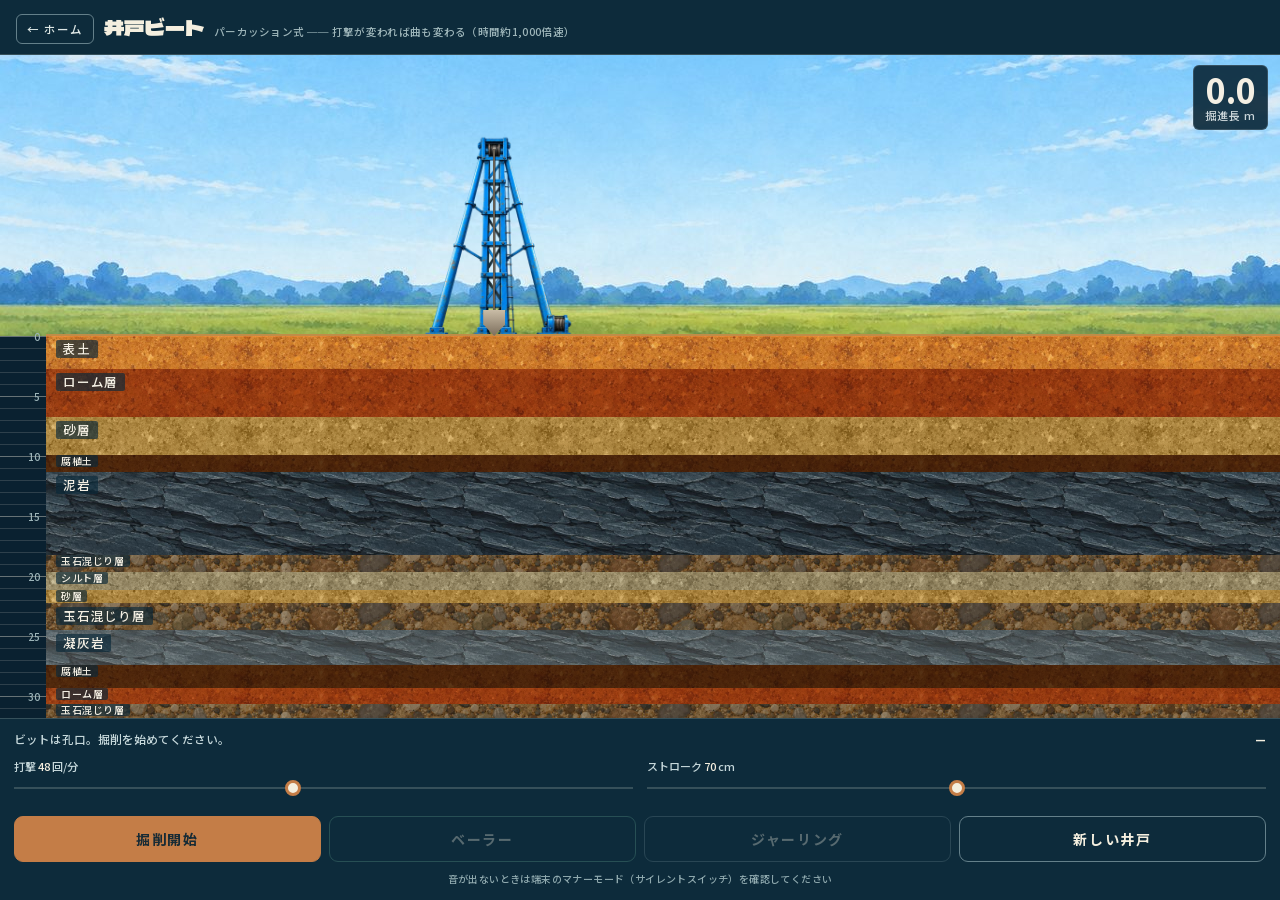
==== commit d7bc1d2c: "濃紺の配色と書体A案（Dela Gothic One / Noto Sans JP）を両工法とトップに反映 - 配色を濃紺（#0D2B3B）・生成り・銅色に。下半分の操作パネルも濃紺に - 書体を同梱" ====
--- a/percussion/index.html
+++ b/percussion/index.html
@@ -5,7 +5,7 @@
 <meta name="viewport" content="width=device-width, initial-scale=1, viewport-fit=cover">
 <title>井戸ビート パーカッション編</title>
 <meta name="description" content="ワイヤーで工具を落として岩を砕く、パーカッション式（綱掘り）のさく井シミュレーター。打撃が地層に当たる音がそのままBGMになる。">
-<meta name="theme-color" content="#1C1713">
+<meta name="theme-color" content="#0D2B3B">
 <link rel="manifest" href="manifest.webmanifest">
 <link rel="apple-touch-icon" href="../icons/percussion-180.png">
 <meta name="mobile-web-app-capable" content="yes">
@@ -29,12 +29,13 @@
 <meta name="twitter:title" content="井戸ビート パーカッション編">
 <meta name="twitter:description" content="ワイヤーで落として砕く綱掘り。打撃と、掘りカスをさらうベーラーの間奏でできた曲。">
 <meta name="twitter:image" content="https://ka428387.github.io/sakusei-bgm/og-percussion.png">
+<link rel="stylesheet" href="../art/fonts/fonts.css">
 <style>
   :root{
-    --ink:#1C1713;
-    --paper:#E8E2D6;
-    --line:#3A322A;
-    --rust:#9C4A22;
+    --ink:#0D2B3B;
+    --paper:#F4EFDF;
+    --line:#36505A;
+    --rust:#C47D47;
     --water:#1F6E8C;
     --spring:#69C6DE;
     --steel:#3E7FB5;   /* やぐらの青 */
@@ -44,7 +45,7 @@
   body{
     background:var(--ink);
     color:var(--paper);
-    font-family:"Hiragino Sans","Yu Gothic",system-ui,sans-serif;
+    font-family:"Noto Sans JP","Hiragino Sans","Yu Gothic",system-ui,sans-serif;font-weight:500;
     -webkit-font-smoothing:antialiased;
     overflow:hidden;
     display:flex;flex-direction:column;
@@ -53,31 +54,31 @@
     -webkit-touch-callout:none;-webkit-tap-highlight-color:transparent;
     touch-action:manipulation;                                 /* ダブルタップの拡大もしない */
   }
-  .mincho{font-family:"Hiragino Mincho ProN","Yu Mincho",serif}
+  .mincho{font-family:"Noto Sans JP","Hiragino Sans",sans-serif;font-weight:700}
 
   header{
     padding:14px 16px 10px;
     display:flex;align-items:baseline;gap:10px;flex-wrap:wrap;
-    border-bottom:1px solid #3A322A;
+    border-bottom:1px solid #36505A;
     flex:none;
   }
   header h1{
-    font-family:"Hiragino Mincho ProN","Yu Mincho",serif;
-    font-size:17px;font-weight:600;letter-spacing:.12em;
-  }
-  header .sub{font-size:10.5px;color:#8A8073;letter-spacing:.05em}
+    font-family:"Dela Gothic One","Noto Sans JP","Hiragino Sans",sans-serif;
+    font-size:21px;font-weight:400;font-synthesis:none;letter-spacing:-.045em;line-height:1.3;
+  }
+  header .sub{font-size:10.5px;color:#9DB5B9;letter-spacing:.03em}
   .home{
     flex:none;align-self:center;
     font-size:11.5px;letter-spacing:.08em;text-decoration:none;white-space:nowrap;
-    color:#C3B8A6;border:1px solid #4A4238;border-radius:2px;padding:6px 10px;
-  }
-  .home:hover{border-color:#7A6E5E;color:var(--paper)}
+    color:#DCE6E4;border:1px solid #64808A;border-radius:6px;padding:6px 10px;
+  }
+  .home:hover{border-color:#9DB5B9;color:var(--paper)}
   .home:focus-visible{outline:2px solid var(--spring);outline-offset:2px}
 
   /* ── 柱状図と地表 ── */
   .log{
     position:relative;flex:1;min-height:0;overflow:hidden;
-    background:#12100E;
+    background:#0A2130;
   }
   .stack{position:absolute;left:0;right:0;top:0;will-change:transform}
 
@@ -96,7 +97,7 @@
   .tick.major{border-top-color:rgba(232,226,214,.42)}
   .tick span{
     position:absolute;right:6px;top:-8px;font-size:10px;
-    color:#9A9084;font-variant-numeric:tabular-nums;
+    color:#9DB5B9;font-variant-numeric:tabular-nums;
   }
   .strata{position:absolute;left:46px;right:0;top:0;box-shadow:0 -2px 0 #BF8D48}   /* 地表の線 */
   .layer{position:relative;width:100%}
@@ -105,8 +106,8 @@
     mix-blend-mode:soft-light}
   .layer .nm{                                      /* 質感の上でも読めるよう、濃紺の半透明の下地をつける */
     position:absolute;left:10px;top:4px;padding:0 7px;border-radius:2px;
-    font-family:"Hiragino Mincho ProN","Yu Mincho",serif;
-    font-size:12.5px;line-height:18px;letter-spacing:.2em;
+    font-family:"Noto Sans JP","Hiragino Sans",sans-serif;font-weight:500;
+    font-size:12.5px;line-height:18px;letter-spacing:.06em;
     color:#F4EFE3;background:rgba(9,38,55,.66);
     white-space:nowrap;
   }
@@ -152,7 +153,7 @@
   .readout{position:absolute;right:12px;top:10px;text-align:right;pointer-events:none;
     padding:7px 11px 6px;background:rgba(9,38,55,.9);border:1px solid rgba(255,255,255,.14);border-radius:6px}
   .readout .d{
-    font-family:"Hiragino Mincho ProN","Yu Mincho",serif;
+    font-family:"Noto Sans JP","Hiragino Sans",sans-serif;font-weight:700;
     font-size:34px;line-height:1;font-variant-numeric:tabular-nums;
     color:#F4EFE3;
   }
@@ -163,7 +164,7 @@
   .flash.on{animation:burst 2.4s ease-out}
   @keyframes burst{0%{opacity:0}12%{opacity:1}100%{opacity:0}}
   .shout{position:absolute;left:0;right:0;top:44%;text-align:center;pointer-events:none;
-    font-family:"Hiragino Mincho ProN","Yu Mincho",serif;
+    font-family:"Noto Sans JP","Hiragino Sans",sans-serif;font-weight:700;
     font-size:30px;letter-spacing:.3em;color:#D8F4FB;opacity:0;
     text-shadow:0 0 18px rgba(105,198,222,.9)}
   .shout.on{animation:shout 2.6s ease-out}
@@ -175,51 +176,52 @@
   .jarui{
     position:absolute;left:50%;transform:translateX(-50%);bottom:14px;
     width:min(380px,86%);padding:9px 14px;pointer-events:none;display:none;
-    background:rgba(18,14,11,.88);border:1px solid #7A4A2A;border-radius:3px;text-align:center;
+    background:rgba(9,32,46,.92);border:1px solid #C47D47;border-radius:6px;text-align:center;
   }
   .jarui.on{display:block}
   .jarui .t{font-size:11.5px;color:#E0A050;letter-spacing:.06em;margin-bottom:7px;
     text-wrap:balance;line-height:1.6}
   .jarui .t b{color:#FFD9A0;font-weight:500;font-variant-numeric:tabular-nums}
-  .jarui .bar{height:6px;background:#2A241E;border-radius:3px;overflow:hidden}
+  .jarui .bar{height:6px;background:#16394B;border-radius:3px;overflow:hidden}
   .jarui .bar i{display:block;height:100%;width:0;border-radius:3px;transition:width .12s;
-    background:linear-gradient(90deg,#9C4A22,#E0A050)}
+    background:linear-gradient(90deg,#C47D47,#EBB37B)}
 
   /* ── 操作盤 ── */
-  .panel{flex:none;border-top:1px solid #3A322A;background:#171310;padding:12px 14px calc(14px + env(safe-area-inset-bottom))}
+  .panel{flex:none;border-top:1px solid #36505A;background:#0D2B3B;padding:12px 14px calc(14px + env(safe-area-inset-bottom))}
   .status{
     display:flex;justify-content:space-between;align-items:baseline;gap:10px;
-    font-size:11.5px;color:#A2988A;margin-bottom:11px;min-height:16px;
-  }
-  .status b{color:var(--paper);font-weight:500;white-space:nowrap}
-  .status .alert{color:#E0A050}
+    font-size:11.5px;color:#C6D8DB;margin-bottom:11px;min-height:16px;
+  }
+  .status b{color:var(--paper);font-weight:700;white-space:nowrap}
+  .status .alert{color:#F0B06A}
   .knobs{display:grid;grid-template-columns:1fr 1fr;gap:10px 14px;margin-bottom:12px}
-  .knob label{display:block;font-size:11px;color:#A2988A;margin-bottom:3px}
+  .knob label{display:block;font-size:11px;color:#C6D8DB;margin-bottom:3px}
   .knob .v{color:var(--paper);font-variant-numeric:tabular-nums}
   input[type=range]{width:100%;-webkit-appearance:none;appearance:none;height:22px;background:transparent}
-  input[type=range]::-webkit-slider-runnable-track{height:2px;background:#4A4238}
+  input[type=range]::-webkit-slider-runnable-track{height:2px;background:#36505A}
   input[type=range]::-webkit-slider-thumb{
     -webkit-appearance:none;width:16px;height:16px;margin-top:-7px;border-radius:50%;
     background:var(--paper);border:3px solid var(--rust)}
-  input[type=range]::-moz-range-track{height:2px;background:#4A4238}
+  input[type=range]::-moz-range-track{height:2px;background:#36505A}
   input[type=range]::-moz-range-thumb{width:12px;height:12px;border-radius:50%;background:var(--paper);border:3px solid var(--rust)}
   .btns{display:grid;grid-template-columns:repeat(4,1fr);gap:8px}
   @media (max-width:430px){.btns{grid-template-columns:1fr 1fr}}
   button{
     font:inherit;font-size:14px;padding:12px 8px;
     background:transparent;color:var(--paper);
-    border:1px solid #5C5145;border-radius:2px;cursor:pointer;
+    border:1px solid #64808A;border-radius:9px;cursor:pointer;font-weight:700;
     letter-spacing:.12em;
     -webkit-user-select:none;user-select:none;-webkit-touch-callout:none;
     -webkit-tap-highlight-color:transparent;touch-action:manipulation;
   }
-  button.go{background:var(--rust);border-color:var(--rust)}
+  button.go{background:var(--rust);border-color:var(--rust);color:#172B35}
   button:disabled{opacity:.32;cursor:default}
   button:focus-visible{outline:2px solid var(--spring);outline-offset:2px}
-  button.bail{border-color:#4E7A6A}
+  button.bail{border-color:#5E9C8A}
   button.urgent{border-color:#E0A050;color:#FFD9A0;animation:urge .62s ease-in-out infinite}
   @keyframes urge{0%,100%{box-shadow:0 0 0 0 rgba(224,160,80,.5)}50%{box-shadow:0 0 0 6px rgba(224,160,80,0)}}
-  .hint{margin-top:9px;font-size:10px;color:#7A7164;letter-spacing:.04em;text-align:center}
+  .k{display:inline-block}
+  .hint{text-wrap:balance;margin-top:9px;font-size:10px;color:#8FA9AE;letter-spacing:.04em;text-align:center}
   @media (prefers-reduced-motion:reduce){
     .tool.stuck,.log.quake,button.urgent{animation:none}
     .flash.on,.shout.on{animation-duration:.01s}
@@ -281,7 +283,7 @@
     <button id="jar" disabled>ジャーリング</button>
     <button id="reset">新しい井戸</button>
   </div>
-  <div class="hint">音が出ないときは端末のマナーモード（サイレントスイッチ）を確認してください</div>
+  <div class="hint"><span class="k">音が出ないときは</span><span class="k">端末のマナーモード</span><span class="k">（サイレントスイッチ）を</span><span class="k">確認してください</span></div>
 </div>
 
 <script>
--- a/art/fonts/fonts.css
+++ b/art/fonts/fonts.css
@@ -0,0 +1,4 @@
+/* 井戸ビートの書体（どちらも SIL Open Font License 1.1。ライセンス文は同じフォルダ）。tools/make-fonts.py が作る。手で直さない */
+@font-face{font-family:"Dela Gothic One";font-style:normal;font-weight:400;font-display:swap;src:url(dela-gothic-one.woff2) format("woff2")}
+@font-face{font-family:"Noto Sans JP";font-style:normal;font-weight:500 700;font-display:swap;src:url(noto-sans-jp-core.woff2) format("woff2");unicode-range:U+20-7E,U+D7,U+F7,U+2014-2015,U+2026,U+203B,U+2190-2193,U+2212,U+2500,U+25A0-25A1,U+25B2,U+25BC,U+25CB,U+25CE-25CF,U+2605-2606,U+2661,U+2665,U+3000-3002,U+300C-300F,U+3012,U+301C,U+3041-3096,U+309D-309E,U+30A1-30FE,U+4E00,U+4E0A-4E0B,U+4E2D,U+4E7E,U+4E8B,U+4E95,U+4ECA,U+4ED5,U+4ED8,U+4F4D-4F4E,U+4F7F,U+4FDD,U+500D,U+505C,U+5143,U+5165,U+5171,U+5177,U+518D,U+51DD,U+51FA,U+5206-5207,U+5230,U+5236,U+524A,U+533A,U+53E3,U+53E9,U+5408,U+540A,U+540C,U+5538,U+55B0,U+56DE,U+56F2-56F3,U+571F,U+5730,U+57CB,U+5834,U+5897,U+58C1,U+58CA,U+5909,U+5931,U+594F,U+5965,U+59CB,U+5B54,U+5B8C,U+5BC4,U+5C11,U+5C4A,U+5C64,U+5CA9,U+5D29,U+5DE5,U+5E2F,U+5E95,U+5EA6,U+5EFA,U+5F0F,U+5F15,U+5F35,U+5F37,U+5F53,U+5F85,U+5F8C,U+5FAA,U+5FDC,U+606F,U+610F,U+6210,U+6238,U+623B,U+624B,U+6253,U+627F,U+6295,U+629C,U+629E,U+6301,U+6368,U+6398,U+639B,U+63F4,U+6483,U+6545,U+6570,U+6599,U+65B0,U+65B9,U+65D7,U+65E5,U+6614,U+6642,U+6697,U+66F2,U+6700,U+672B-672C,U+67D4,U+690D,U+697D,U+6A2A,U+6B62-6B63,U+6B8B,U+6C17,U+6C34,U+6C72,U+6CD5,U+6CE5,U+6CE8,U+6D45,U+6DF1,U+6DF7,U+6E90,U+6E9C,U+6EF2,U+7070,U+70B9,U+7121,U+7389,U+7406,U+74B0,U+75DB,U+76E4,U+76F4,U+7740,U+77F3,U+7802,U+7815,U+7834,U+786C,U+78BA,U+793C,U+795D,U+79FB,U+7AEF,U+7BC4,U+7C98,U+7D04,U+7D19,U+7D9A,U+7DB1,U+7DE8,U+7F6E,U+8108,U+8150,U+8272,U+82B1,U+82E6,U+843D,U+8868,U+88C2,U+8A70,U+8A8D,U+8AAD,U+8ABF,U+8DB3,U+8EE2,U+8EFD,U+8FBC,U+9001,U+901A,U+901F,U+9032,U+9038,U+904A,U+9054,U+906E,U+9078,U+91CD,U+91CF,U+91D1,U+9577,U+9589,U+958B,U+9593,U+9650,U+968E,U+9762,U+97F3,U+97FF,U+9806,U+984D,U+98DF,U+9CF4,U+9ED2,U+FF01-FF5E}
+@font-face{font-family:"Noto Sans JP";font-style:normal;font-weight:500 700;font-display:swap;src:url(noto-sans-jp-extra.woff2) format("woff2");unicode-range:U+4E01,U+4E03,U+4E07-4E09,U+4E0D-4E0E,U+4E11,U+4E14,U+4E16,U+4E18-4E19,U+4E1E,U+4E21,U+4E26,U+4E32,U+4E38-4E39,U+4E3B,U+4E43,U+4E45,U+4E4B,U+4E4D-4E4F,U+4E57,U+4E59,U+4E5D-4E5F,U+4E71,U+4E73,U+4E80,U+4E86,U+4E88-4E89,U+4E8C,U+4E91-4E92,U+4E94,U+4E98-4E99,U+4E9B-4E9C,U+4EA1,U+4EA4-4EA6,U+4EA8,U+4EAB-4EAE,U+4EBA,U+4EC0-4EC1,U+4EC7,U+4ECB,U+4ECF,U+4ED4,U+4ED6,U+4ED9,U+4EE3-4EE5,U+4EEE,U+4EF0,U+4EF2,U+4EF6,U+4EFB,U+4F01,U+4F0A,U+4F0D-4F11,U+4F1A,U+4F1D,U+4F2F,U+4F34,U+4F36,U+4F38,U+4F3A,U+4F3C-4F3D,U+4F43,U+4F46,U+4F4F-4F51,U+4F53,U+4F55,U+4F59,U+4F5C,U+4F73,U+4F75,U+4F7C,U+4F83,U+4F8B,U+4F8D,U+4F9B,U+4F9D,U+4FA0-4FA1,U+4FAD-4FAF,U+4FB5-4FB6,U+4FBF,U+4FC2-4FC4,U+4FCA,U+4FD7,U+4FE1,U+4FE3,U+4FEE,U+4FF3,U+4FF5,U+4FF8,U+4FFA,U+5009,U+500B,U+5012,U+5016,U+5019,U+501F,U+5023-5024,U+5026,U+502B,U+502D,U+5036,U+5039,U+5049,U+504F,U+5065,U+5072,U+5074-5076,U+507D,U+508D,U+5091,U+5098-5099,U+50AC-50AD,U+50B5,U+50B7,U+50BE,U+50C5,U+50CD,U+50CF,U+50D1,U+50D5,U+50DA,U+50E7,U+50FB,U+5100,U+5104,U+5112,U+511F,U+512A,U+5132,U+5141,U+5144-5149,U+514B,U+514D-514E,U+5150,U+515A,U+515C,U+5168,U+516B-516D,U+5175-5176,U+5178,U+517C,U+5185-5186,U+518A,U+5192,U+5197,U+5199,U+51A0,U+51A5,U+51A8,U+51AC,U+51B4,U+51B6-51B7,U+51C4,U+51C6,U+51CB-51CD,U+51E1,U+51E6-51E7,U+51EA,U+51F1,U+51F6,U+51F8-51F9,U+51FD,U+5200,U+5203,U+5208,U+520A,U+5211,U+5217,U+521D,U+5224-5225,U+5229,U+5237-5238,U+523A-523B,U+5243,U+5247,U+524D,U+5256,U+525B,U+5263-5265,U+526F-5270,U+5272,U+5275,U+5283,U+5287,U+5289,U+529B,U+529F-52A0,U+52A3,U+52A9-52AB,U+52B1,U+52B4,U+52B9,U+52BE,U+52C3,U+52C5,U+52C7,U+52C9,U+52D5,U+52D8-52D9,U+52DD,U+52DF,U+52E2,U+52E4,U+52E7,U+52F2,U+52FA,U+52FE-52FF,U+5301-5302,U+5305,U+5316-5317,U+5319,U+531D,U+5320-5321,U+532A,U+5339,U+533B,U+533F,U+5341,U+5343,U+5347-5348,U+534A,U+5351-5354,U+5357-5358,U+535A,U+535C,U+5360,U+5366,U+536F-5371,U+5373-5375,U+5378,U+537F,U+5384,U+5398,U+539A,U+539F,U+53A8-53A9,U+53AD,U+53B3,U+53BB,U+53C2,U+53C8-53CE,U+53D4,U+53D6-53D7,U+53D9,U+53DB,U+53E1-53E2,U+53E4-53E5,U+53EA-53EC,U+53EF-53F3,U+53F6-53F8,U+5403-5404,U+5409,U+540B,U+540D-5411,U+541B,U+541F-5420,U+5426,U+542B,U+5438-5439,U+543B,U+543E,U+5442,U+5446,U+5448-544A,U+5451,U+5468,U+546A,U+5473,U+547C-547D,U+548B-548C,U+54B2-54B3,U+54BD,U+54C0-54C1,U+54C9,U+54E1,U+54E8-54E9,U+54F2,U+5504,U+5506-5507,U+5510,U+5516,U+552F,U+5531,U+553E,U+5544,U+5546,U+554F,U+5553,U+5584,U+5589,U+558B,U+559A,U+559C-559D,U+55A7,U+55AA-55AC,U+55B6,U+55E3,U+5606,U+5609,U+5617-5618,U+5629,U+5631,U+5642,U+564C,U+565B,U+5668,U+5674,U+5678,U+567A,U+5687,U+56A2,U+56DA-56DB,U+56E0,U+56E3,U+56F0,U+56FA,U+56FD,U+5703,U+570F,U+5712,U+5727-5728,U+572D,U+5742,U+5747,U+574A,U+5750-5751,U+5764,U+5766,U+576A,U+5782,U+578B,U+57A2-57A3,U+57CE,U+57DC,U+57DF-57E0,U+57F4,U+57F7,U+57F9-57FA,U+57FC,U+5800,U+5802,U+5805-5806,U+5815,U+5824,U+582A,U+5830-5831,U+5835,U+583A,U+5840-5841,U+584A,U+5851,U+5854,U+5857-585A,U+585E,U+5869,U+586B,U+5875,U+587E,U+5883,U+5893,U+589C,U+58A8,U+58B3,U+58BE,U+58C7,U+58CC,U+58D5,U+58EB-58EC,U+58EE,U+58F0-58F2,U+58F7,U+590F,U+5915-5916,U+5919-591A,U+591C,U+5922,U+5927,U+5929-592B,U+592E,U+5937,U+5944,U+5947-5949,U+5951,U+5954,U+5957,U+5968,U+596A,U+596E,U+5973-5974,U+597D,U+5982-5984,U+598A,U+5993,U+5996,U+5999,U+59A5,U+59A8,U+59AC,U+59B9,U+59BB,U+59BE,U+59C9,U+59D0-59D1,U+59D3-59D4,U+59E5-59E6,U+59EA-59EB,U+59F6,U+59FB,U+59FF,U+5A01,U+5A03,U+5A18,U+5A20,U+5A29,U+5A2F,U+5A3C,U+5A41,U+5A46,U+5A5A,U+5A66,U+5A7F,U+5A92,U+5A9B,U+5AC1,U+5AC9,U+5ACC,U+5AE1,U+5B09,U+5B22,U+5B2C,U+5B30,U+5B50,U+5B57-5B58,U+5B5C-5B5D,U+5B5F,U+5B63-5B64,U+5B66,U+5B6B,U+5B85,U+5B87-5B89,U+5B8B,U+5B8D,U+5B8F,U+5B95,U+5B97-5B9D,U+5B9F,U+5BA2-5BA5,U+5BAE,U+5BB0,U+5BB3-5BB6,U+5BB9,U+5BBF,U+5BC2,U+5BC5-5BC6,U+5BCC,U+5BD2-5BD3,U+5BDB,U+5BDD,U+5BDF,U+5BE1,U+5BE7,U+5BE9,U+5BEE,U+5BF5,U+5BF8,U+5BFA,U+5BFE-5BFF,U+5C01-5C02,U+5C04,U+5C06,U+5C09-5C0B,U+5C0E-5C0F,U+5C16,U+5C1A,U+5C24,U+5C2D,U+5C31,U+5C3A-5C40,U+5C45,U+5C48,U+5C4B,U+5C4D,U+5C51,U+5C55,U+5C5E,U+5C60-5C61,U+5C65,U+5C6F,U+5C71,U+5C90,U+5CA1,U+5CA8,U+5CAC,U+5CB1,U+5CB3,U+5CB8,U+5CE0-5CE1,U+5CE8,U+5CEF-5CF0,U+5CF6,U+5CFB,U+5D07,U+5D0E,U+5D16,U+5D50,U+5D69,U+5D6F,U+5D8B,U+5DBA,U+5DCC,U+5DDD-5DDE,U+5DE1,U+5DE3,U+5DE6-5DE8,U+5DEE,U+5DF1,U+5DF3-5DF4,U+5DF7,U+5DFB,U+5DFD-5DFE,U+5E02-5E03,U+5E06,U+5E0C,U+5E16,U+5E1D,U+5E25,U+5E2B,U+5E2D,U+5E30,U+5E33,U+5E38,U+5E3D,U+5E45,U+5E4C,U+5E55,U+5E61,U+5E63,U+5E72-5E74,U+5E78-5E79,U+5E7B-5E7E,U+5E81,U+5E83-5E84,U+5E87,U+5E8A,U+5E8F,U+5E96-5E97,U+5E9A,U+5E9C,U+5EA7,U+5EAB,U+5EAD,U+5EB5-5EB8,U+5EC3,U+5EC9-5ECA,U+5ED3,U+5EDF-5EE0,U+5EF6-5EF7,U+5EFB-5EFC,U+5EFF,U+5F01,U+5F04,U+5F0A,U+5F10,U+5F13-5F14,U+5F17-5F18,U+5F1B,U+5F1F,U+5F25-5F27,U+5F31,U+5F3C,U+5F3E,U+5F4A,U+5F62,U+5F66,U+5F69-5F6C,U+5F70-5F71,U+5F79,U+5F7C,U+5F80-5F81,U+5F84,U+5F8B,U+5F90,U+5F92-5F93,U+5F97,U+5FA1,U+5FA9,U+5FAE,U+5FB3-5FB4,U+5FB9,U+5FBD,U+5FC3,U+5FC5,U+5FCC-5FCD,U+5FD7-5FD9,U+5FE0,U+5FEB,U+5FF5,U+5FFD,U+6012,U+6016,U+601C-601D,U+6020,U+6025,U+6027-6028,U+602A,U+602F,U+604B,U+6050,U+6052,U+6055,U+6062,U+6065,U+6068-6069,U+606D,U+6070,U+6075,U+6089,U+608C,U+6094,U+609F-60A0,U+60A3,U+60A6,U+60A9-60AA,U+60B2,U+60B6,U+60BC,U+60C5,U+60C7,U+60D1,U+60DA,U+60DC,U+60DF,U+60E3,U+60E8,U+60F0,U+60F3,U+60F9,U+6101,U+6108-6109,U+611A-611B,U+611F,U+6148,U+614B-614C,U+614E,U+6155,U+6162-6163,U+6167-6168,U+616E,U+6170,U+6176,U+617E,U+6182,U+618E,U+6190,U+61A4,U+61A7,U+61A9,U+61B2,U+61B6,U+61BE,U+61C7,U+61D0,U+61F2,U+61F8,U+620A,U+620E,U+6211-6212,U+6216,U+621A,U+621F,U+6226,U+622F,U+6234,U+623F-6240,U+6247,U+6249,U+624D,U+6255,U+6258,U+626E,U+6271,U+6276,U+6279,U+6280,U+6284,U+628A,U+6291,U+6297-6298,U+62AB,U+62B1,U+62B5,U+62B9,U+62BC-62BD,U+62C5,U+62CD,U+62D0,U+62D2-62D3,U+62D8-62D9,U+62DB,U+62DD,U+62E0-62E1,U+62EC-62ED,U+62F3,U+62F6-62F7,U+62FE,U+6307,U+6309,U+6311,U+6319,U+631F,U+6328,U+632B,U+632F,U+633A,U+633D,U+633F,U+6349,U+634C,U+6355,U+6357,U+635C,U+6367,U+636E,U+6372,U+6377,U+637A-637B,U+6383,U+6388,U+638C,U+6392,U+63A0-63A2,U+63A5,U+63A7-63AA,U+63AC,U+63B2,U+63B4,U+63BB,U+63C3,U+63CF-63D0,U+63D6,U+63DA-63DB,U+63E1,U+63EE,U+63FA,U+640D,U+642C-642D,U+643A,U+643E,U+6442,U+6458,U+6469,U+6478,U+647A,U+6492,U+649A,U+649E,U+64A4,U+64AB,U+64AD-64AE,U+64B0,U+64B2,U+64B9,U+64C1,U+64CD,U+64E2,U+64E6,U+64EC,U+64FE,U+652F,U+6539,U+653B,U+653E-653F,U+654F,U+6551,U+6557,U+6559,U+6562-6563,U+6566,U+656C,U+6574-6575,U+6577,U+6587,U+6589,U+658C,U+658E,U+6590-6591,U+6597,U+659C,U+65A1,U+65A4-65A5,U+65A7,U+65AC-65AD,U+65AF,U+65BC-65BD,U+65C5,U+65CB,U+65CF,U+65E2,U+65E6-65E9,U+65EC-65ED,U+65FA,U+6602,U+6606-6607,U+660C,U+660E-660F,U+6613,U+661F-6620,U+6625,U+6627-6628,U+662D,U+662F,U+663C,U+6643,U+664B,U+6652,U+6666,U+6669,U+666E-666F,U+6674,U+6676,U+667A,U+6681,U+6687,U+6691,U+6696,U+66A2,U+66A6,U+66AB,U+66AE,U+66B4,U+66C7,U+66D9,U+66DC-66DD,U+66F3-66F4,U+66F8-66F9,U+66FD-66FF,U+6708-6709,U+670B,U+670D,U+6714-6715,U+6717,U+671B,U+671D,U+671F,U+6728,U+672A,U+672D,U+6731,U+6734,U+673A,U+673D,U+6749,U+674E-6751,U+6753,U+6756,U+675C,U+675F,U+6761-6762,U+6765,U+676D,U+676F,U+6771,U+6775,U+6777,U+677E-677F,U+6787,U+6790,U+6795,U+6797,U+679A,U+679C-679D,U+67A0,U+67A2,U+67AF,U+67B6,U+67C1,U+67C4,U+67CA,U+67CF-67D1,U+67D3,U+67D8,U+67DA,U+67F1,U+67F3-67F5,U+67FB,U+67FE-67FF,U+6802-6804,U+6813,U+6816-6817,U+6821-6822,U+682A,U+6834,U+6838-6839,U+683C-683D,U+6841-6843,U+6848,U+6850-6851,U+6853-6854,U+685C-685D,U+685F,U+6867,U+6876,U+6881,U+6885,U+6893,U+6897,U+68A2,U+68A7-68A8,U+68AF-68B1,U+68B6,U+68BC,U+68C4,U+68C9,U+68CB,U+68D2,U+68DA,U+68DF,U+68EE,U+68F2,U+68FA,U+6900,U+6905,U+690B,U+690E,U+6919,U+691B-691C,U+6934,U+693F,U+694A,U+6953,U+6955,U+695A,U+6960,U+6962,U+696D,U+696F,U+6973,U+6975,U+697C,U+6982,U+698A,U+698E,U+6994,U+699B,U+69CB-69CD,U+69D8-69D9,U+69FB,U+69FD,U+6A0B,U+6A17,U+6A19,U+6A1F,U+6A21,U+6A29,U+6A2B,U+6A35,U+6A39-6A3A,U+6A3D,U+6A4B,U+6A58,U+6A5F,U+6A61,U+6A7F-6A80,U+6A8E,U+6AD3,U+6ADB,U+6AE8,U+6B04,U+6B1D,U+6B20-6B21,U+6B23,U+6B27,U+6B32,U+6B3A,U+6B3D-6B3E,U+6B4C,U+6B4E,U+6B53,U+6B64,U+6B66,U+6B69-6B6A,U+6B6F,U+6B73-6B74,U+6B7B,U+6B86,U+6B89-6B8A,U+6B96,U+6BB4-6BB5,U+6BBA-6BBB,U+6BBF,U+6BC5,U+6BCD-6BCE,U+6BD2,U+6BD4,U+6BD8,U+6BDB,U+6C0F,U+6C11,U+6C37-6C38,U+6C3E,U+6C40-6C42,U+6C4E,U+6C50,U+6C57,U+6C5A,U+6C5D,U+6C5F-6C60,U+6C70,U+6C7A,U+6C7D,U+6C83,U+6C88,U+6C8C,U+6C93,U+6C96,U+6C99,U+6CA1-6CA2,U+6CAB,U+6CB3,U+6CB8-6CB9,U+6CBB-6CBC,U+6CBF,U+6CC1,U+6CC9-6CCA,U+6CCC,U+6CE1-6CE3,U+6CF0,U+6CF3,U+6D0B,U+6D17,U+6D1B,U+6D1E,U+6D25,U+6D29-6D2A,U+6D32,U+6D3B,U+6D3E,U+6D41,U+6D44,U+6D5C,U+6D66,U+6D69-6D6A,U+6D6C,U+6D6E,U+6D74,U+6D77-6D78,U+6D88,U+6D8C,U+6D99,U+6D9B-6D9C,U+6DAF,U+6DB2,U+6DBC,U+6DC0,U+6DCB,U+6DD1,U+6DD8,U+6DE1,U+6DEB,U+6DF3,U+6DF5,U+6DFB,U+6E05,U+6E07-6E09,U+6E0B,U+6E13,U+6E1A-6E1B,U+6E20-6E21,U+6E25-6E26,U+6E29,U+6E2C,U+6E2F,U+6E4A,U+6E56,U+6E58,U+6E5B,U+6E67,U+6E6F,U+6E7E-6E80,U+6E8C,U+6E96,U+6E9D,U+6EA2,U+6EB6,U+6EBA,U+6EC5,U+6ECB,U+6ED1,U+6EDD-6EDE,U+6EF4,U+6F01-6F02,U+6F06,U+6F09,U+6F0F,U+6F14-6F15,U+6F20,U+6F22-6F23,U+6F2B-6F2C,U+6F38,U+6F45,U+6F54,U+6F5C,U+6F5F,U+6F64,U+6F6E,U+6F70,U+6F84,U+6F97,U+6FB1,U+6FC0-6FC1,U+6FC3,U+6FE0-6FE1,U+6FEB,U+6FEF,U+7015,U+701E,U+7026-7027,U+702C,U+7058,U+706B,U+706F,U+7078,U+707C-707D,U+7089-708A,U+708E,U+70AD,U+70BA,U+70C8,U+70CF,U+70F9,U+7114,U+711A,U+7126,U+7136,U+713C,U+7149,U+714E,U+7159,U+7164,U+7167,U+7169,U+716E,U+717D,U+718A,U+7194,U+719F,U+71B1,U+71C3,U+71C8,U+71D0,U+71D5,U+71E5-71E6,U+71ED,U+7206,U+722A,U+7235-7236,U+723A,U+723D-723E,U+7247-7248,U+724C,U+7252,U+7259,U+725B,U+725D,U+725F,U+7261-7262,U+7267,U+7269,U+7272,U+7279,U+727D,U+7280,U+72A0,U+72AC,U+72AF,U+72B6,U+72C2,U+72D0,U+72D7,U+72D9,U+72DB,U+72E9,U+72EC-72ED,U+72F8,U+72FC-72FD,U+731B,U+731F,U+732A-732B,U+732E,U+7336-7337,U+733F,U+7344-7345,U+7363,U+7372,U+7384,U+7387,U+738B,U+7396,U+73A9,U+73B2,U+73C2,U+73CA,U+73CD,U+73E0,U+73EA,U+73ED,U+73FE,U+7403,U+7409,U+7422,U+7433-7436,U+745A-745B,U+745E,U+7460,U+7473,U+7483,U+74BD,U+74DC,U+74E2,U+74E6,U+74F6,U+7511,U+7518,U+751A,U+751C,U+751F,U+7523,U+7525,U+7528,U+752B,U+7530-7533,U+7537,U+753A-753B,U+754C,U+754F,U+7551,U+7554,U+7559,U+755C-755D,U+7560,U+7562,U+7565-7566,U+756A,U+7570,U+7573,U+7577,U+757F,U+758B,U+758E-758F,U+7591,U+75AB,U+75B2,U+75B9,U+75BE,U+75C5,U+75C7,U+75D4-75D5,U+75D8,U+75E2,U+75E9,U+75F4,U+7642,U+764C,U+7652,U+7656,U+767A-767B,U+767D-767E,U+7684,U+7686-7687,U+7690,U+76AE,U+76BF,U+76C3,U+76C6,U+76C8,U+76CA,U+76D7,U+76DB,U+76DF,U+76E3,U+76EE,U+76F2,U+76F8,U+76FE,U+7701,U+7709,U+770B-770C,U+771F-7720,U+773A,U+773C,U+7761,U+7763,U+7766,U+77A5,U+77AC-77AD,U+77B3,U+77DB,U+77E2,U+77E5,U+77E7,U+77E9,U+77ED,U+77EF,U+7814,U+7825-7827,U+7832,U+783A,U+783F,U+785D,U+786B,U+786F,U+7872,U+7881,U+7887,U+788D,U+7891,U+7893,U+7895,U+7897,U+78A7,U+78A9,U+78C1,U+78D0,U+78E8,U+78EF,U+7901,U+790E,U+793A,U+793E,U+7941,U+7947-7949,U+7950,U+7956,U+795E,U+7962,U+7965,U+7968,U+796D,U+7977,U+7981,U+7984-7985,U+798D-798F,U+79A6,U+79B0,U+79BD-79C1,U+79CB,U+79D1-79D2,U+79D8,U+79DF,U+79E4,U+79E6,U+79E9,U+79F0,U+7A00,U+7A0B,U+7A0E,U+7A14,U+7A17,U+7A1A,U+7A1C,U+7A2E,U+7A32,U+7A3C-7A3D,U+7A3F-7A40,U+7A42,U+7A46,U+7A4D-7A50,U+7A63,U+7A6B,U+7A74,U+7A76,U+7A7A,U+7A7F,U+7A81,U+7A83-7A84,U+7A92-7A93,U+7A9F,U+7AAA,U+7AAE-7AAF,U+7ABA,U+7AC3,U+7ACB,U+7ADC,U+7AE0,U+7AE3,U+7AE5,U+7AEA,U+7AF6,U+7AF9-7AFA,U+7AFF,U+7B08,U+7B11,U+7B1B,U+7B20,U+7B25-7B26,U+7B2C,U+7B39,U+7B46,U+7B48-7B49,U+7B4B,U+7B4F,U+7B51-7B52,U+7B54,U+7B56,U+7B86-7B87,U+7B94-7B95,U+7B97,U+7BA1,U+7BAA,U+7BAD,U+7BB1,U+7BB8,U+7BC0,U+7BC7,U+7BC9,U+7BE0,U+7BE4,U+7BED,U+7C21,U+7C38,U+7C3E-7C3F,U+7C4D,U+7C73,U+7C7E,U+7C81-7C82,U+7C89,U+7C8B,U+7C8D,U+7C92,U+7C95,U+7C97,U+7C9B,U+7C9F,U+7CA5,U+7CA7,U+7CBE,U+7CCA,U+7CCE,U+7CD6,U+7CDE-7CE0,U+7CE7,U+7CF8,U+7CFB,U+7CFE,U+7D00,U+7D05,U+7D0B,U+7D0D,U+7D10,U+7D14,U+7D17-7D18,U+7D1A-7D1B,U+7D20-7D22,U+7D2B-7D2C,U+7D2F-7D30,U+7D33,U+7D39-7D3A,U+7D42-7D44,U+7D4C,U+7D50,U+7D5E,U+7D61-7D62,U+7D66,U+7D71,U+7D75-7D76,U+7D79,U+7D99,U+7D9C,U+7DAC-7DAD,U+7DB2,U+7DB4,U+7DBB,U+7DBE-7DBF,U+7DCA-7DCB,U+7DCF,U+7DD1-7DD2,U+7DDA,U+7DE0,U+7DE9,U+7DEC,U+7DEF,U+7DF4,U+7E01,U+7E04,U+7E1B,U+7E1E,U+7E26,U+7E2B,U+7E2E,U+7E3E,U+7E41,U+7E4A-7E4B,U+7E4D,U+7E54-7E55,U+7E6D,U+7E70,U+7E82,U+7E8F,U+7F36,U+7F6A-7F6B,U+7F70,U+7F72,U+7F75,U+7F77,U+7F85,U+7F8A,U+7F8E,U+7FA4,U+7FA8-7FA9,U+7FBD,U+7FC1,U+7FCC,U+7FD2,U+7FE0,U+7FEB,U+7FF0,U+7FFB-7FFC,U+8000-8001,U+8003,U+8005,U+800C,U+8010,U+8015,U+8017,U+8033,U+8036,U+803D,U+8056,U+805E,U+8061,U+806F,U+8074,U+8077,U+807E,U+8087,U+8089,U+808B-808C,U+8096,U+8098,U+809D,U+80A1-80A2,U+80A5,U+80A9-80AA,U+80AF,U+80B1-80B2,U+80B4,U+80BA,U+80C3,U+80C6,U+80CC,U+80CE,U+80DE,U+80E1,U+80E4,U+80F4,U+80F8,U+80FD,U+8102,U+8105-8107,U+810A,U+811A,U+8131,U+8133,U+8139,U+814E,U+8154-8155,U+816B,U+8170,U+8178-817A,U+817F,U+818F,U+819A,U+819C-819D,U+81A8,U+81B3,U+81BF,U+81C6,U+81D3,U+81E3,U+81E5,U+81E8,U+81EA,U+81ED,U+81F3-81F4,U+81FC,U+8208,U+820C,U+820E,U+8217-8218,U+821B-821C,U+821E-821F,U+822A,U+822C,U+8235-8237,U+8239,U+8247,U+8266,U+826E-826F,U+8276,U+828B,U+8299,U+829D,U+82A5-82A6,U+82AD,U+82AF,U+82B3,U+82B8-82B9,U+82BD,U+82C5,U+82D1,U+82D3-82D4,U+82D7,U+82DB,U+82E5,U+82E7,U+82EB,U+82F1,U+8302,U+8304-8305,U+830E,U+831C,U+8328,U+8336,U+8338,U+8349-834A,U+834F,U+8352,U+8358,U+8377,U+837B,U+839E,U+83AB,U+83B1,U+83C5,U+83CA,U+83CC,U+83D3,U+83D6,U+83DC,U+83DF,U+83E9,U+83EF-83F1,U+8404,U+840C,U+840E,U+8429,U+8431,U+8449,U+844E,U+8457,U+845B,U+8461,U+8463,U+8466,U+846C,U+8471,U+8475,U+847A,U+848B,U+8490,U+8494,U+8499,U+849C,U+84B2,U+84B8,U+84BC,U+84C4,U+84C9,U+84CB,U+84D1,U+84EC,U+84EE,U+8500,U+8511,U+8513,U+851A,U+8526,U+852D,U+8535,U+853D,U+8543,U+8549-854A,U+854E,U+8557,U+8568-856A,U+8584,U+8597,U+8599,U+85A6,U+85A9-85AC,U+85AE-85AF,U+85C1,U+85CD,U+85E4,U+85E9,U+85F7,U+85FB,U+8607,U+862D,U+864E,U+8650,U+865A,U+865C,U+865E,U+866B,U+8679,U+867B,U+868A,U+8695,U+86A4,U+86C7,U+86CB,U+86CD-86CE,U+86D9,U+86E4,U+86ED-86EE,U+86F8,U+86FE,U+8702,U+8718,U+871C,U+8749,U+874B,U+8755,U+8766,U+8776,U+877F,U+878D,U+87BA,U+87F9,U+87FB,U+8840,U+8846,U+884C,U+8853,U+8857,U+885B,U+885D,U+8861,U+8863,U+8870,U+8877,U+887F,U+8888,U+888B,U+8896,U+88AB,U+88B4,U+88B7,U+88C1,U+88C5,U+88CF,U+88D5,U+88DC,U+88DF,U+88E1,U+88F3,U+88F8,U+88FD-88FE,U+8907,U+8910,U+8912,U+8956,U+895F,U+8972,U+897F,U+8981,U+8986-8987,U+898B,U+898F,U+8996-8997,U+899A,U+89A7,U+89AA,U+89B3,U+89D2,U+89E3,U+89E6,U+8A00,U+8A02,U+8A08,U+8A0A,U+8A0E,U+8A13,U+8A17-8A18,U+8A1F,U+8A23,U+8A2A,U+8A2D,U+8A31,U+8A33-8A34,U+8A3A-8A3C,U+8A50-8A51,U+8A54-8A55,U+8A5E,U+8A60,U+8A63,U+8A66,U+8A69,U+8A6B,U+8A6E,U+8A71-8A73,U+8A87,U+8A89,U+8A8C,U+8A93,U+8A95,U+8A98,U+8A9E,U+8AA0,U+8AA4,U+8AAC,U+8AB0,U+8AB2,U+8AB9,U+8ABC,U+8AC7,U+8ACB-8ACC,U+8ACF,U+8AD2,U+8AD6,U+8ADC,U+8AE6,U+8AED-8AEE,U+8AF8,U+8AFA,U+8AFE,U+8B00-8B02,U+8B04,U+8B0E,U+8B19,U+8B1B,U+8B1D,U+8B21,U+8B2C,U+8B39,U+8B58,U+8B5C,U+8B66,U+8B70,U+8B72,U+8B77,U+8B83,U+8B90,U+8C37,U+8C46,U+8C4A,U+8C5A,U+8C61,U+8C6A,U+8C79,U+8C8C,U+8C9D-8C9E,U+8CA0-8CA2,U+8CA7-8CA9,U+8CAB-8CAC,U+8CAF-8CB0,U+8CB4,U+8CB7-8CB8,U+8CBB-8CBC,U+8CBF-8CC0,U+8CC2-8CC4,U+8CC7,U+8CCA,U+8CCE,U+8CD1,U+8CD3,U+8CDB-8CDC,U+8CDE,U+8CE0,U+8CE2,U+8CE6,U+8CEA,U+8CED,U+8CFC,U+8D08,U+8D0B,U+8D64,U+8D66,U+8D6B,U+8D70,U+8D74,U+8D77,U+8D85,U+8D8A,U+8DA3,U+8DA8,U+8DDD,U+8DE1,U+8DE8,U+8DEF,U+8DF3,U+8DF5,U+8E0A,U+8E0F,U+8E44,U+8E5F,U+8E74,U+8E8D,U+8EAB,U+8EAF,U+8ECA,U+8ECC-8ECD,U+8ED2,U+8EDF,U+8EF8,U+8F03,U+8F09,U+8F14,U+8F1D,U+8F29-8F2A,U+8F2F,U+8F38,U+8F3F,U+8F44,U+8F4D,U+8F5F,U+8F61,U+8F9B,U+8F9E,U+8FB0-8FB2,U+8FBA-8FBB,U+8FBF,U+8FC2,U+8FC4-8FC5,U+8FCE,U+8FD1,U+8FD4,U+8FE6,U+8FE9,U+8FEB,U+8FED,U+8FF0,U+8FF7,U+8FFD,U+9000,U+9003,U+9006,U+900F-9010,U+9013-9014,U+9017,U+9019,U+901D,U+9020,U+9022-9023,U+902E,U+9031,U+903C,U+9041-9042,U+9045,U+9047,U+904B,U+904D-904E,U+9053,U+9055,U+905C,U+9060-9061,U+9063,U+9065,U+9069,U+906D,U+9075,U+9077,U+907A,U+907C,U+907F,U+9084,U+9091,U+90A3,U+90A6,U+90AA,U+90B8,U+90C1,U+90CA,U+90CE,U+90E1,U+90E8,U+90ED,U+90F5,U+90F7,U+90FD,U+912D,U+9149,U+914B-914E,U+9152,U+9154,U+9162,U+916A,U+916C,U+9175,U+9177-9178,U+9187,U+918D,U+9190,U+9192,U+9197,U+919C,U+91A4,U+91B8,U+91C6-91C8,U+91CC,U+91CE,U+91D8,U+91DC-91DD,U+91E3,U+91E6-91E7,U+920D-920E,U+9234,U+9237,U+9244,U+925B,U+9262,U+9266,U+9271,U+927E,U+9280,U+9283,U+9285,U+9291,U+9298,U+929A,U+92AD,U+92D2,U+92E4,U+92EA,U+92ED,U+92F2-92F3,U+92F8,U+92FC,U+9306,U+9310,U+9318,U+9320,U+9326,U+9328,U+932B-932C,U+932F,U+9332,U+934B,U+934D,U+9354,U+935B,U+936C,U+9375,U+937E,U+938C,U+9396-9397,U+939A,U+93A7,U+93AE,U+93D1,U+93E1,U+9418-9419,U+9438,U+9451,U+9453,U+9580,U+9583,U+958F,U+9591,U+95A2-95A5,U+95B2,U+95C7,U+95D8,U+961C,U+962A,U+9632,U+963B,U+963F-9640,U+9644,U+964D,U+965B,U+9662-9665,U+966A,U+9670,U+9673,U+9675-9676,U+9678,U+967A,U+967D,U+9685-9686,U+9688,U+968A,U+968F,U+9694,U+9699,U+969B-969C,U+96A0,U+96A3,U+96B7,U+96BB-96BC,U+96C0-96C1,U+96C4-96C7,U+96CC,U+96D1,U+96DB,U+96E2-96E3,U+96E8,U+96EA-96EB,U+96F0,U+96F2,U+96F6-96F7,U+96FB,U+9700,U+9707,U+970A,U+971C,U+971E,U+9727,U+9732,U+9752,U+9756,U+9759,U+975E,U+9769,U+976D,U+9774,U+9784,U+978D,U+9798,U+97A0,U+97AD,U+97D3,U+97EE,U+97FB,U+9801-9803,U+9805,U+9808,U+9810-9813,U+9817-9818,U+981A,U+982C-982D,U+9834,U+983B-983C,U+984C,U+984E,U+9854-9855,U+9858,U+985B,U+985E,U+9867,U+98A8,U+98DB,U+98E2,U+98EF,U+98F2,U+98F4,U+98FC-98FE,U+9905,U+990A,U+990C,U+9910,U+9913,U+9928,U+9957,U+9996,U+9999,U+99A8,U+99AC,U+99B3-99B4,U+99C1,U+99C4-99C6,U+99C8,U+99D0,U+99D2,U+99D5,U+99FF,U+9A0E,U+9A12-9A13,U+9A28,U+9A30,U+9A5A,U+9AA8,U+9AB8,U+9AC4,U+9AD8,U+9AEA,U+9AED,U+9B3C,U+9B41-9B42,U+9B45,U+9B54,U+9B5A,U+9B6F,U+9B8E,U+9B92,U+9BAA-9BAB,U+9BAD-9BAE,U+9BC9,U+9BD6,U+9BDB,U+9BE8,U+9BF5,U+9C0D,U+9C10,U+9C2D,U+9C2F,U+9C39,U+9C3B,U+9C48,U+9C52,U+9C57,U+9CE5,U+9CE9,U+9CF3,U+9CF6,U+9D07,U+9D0E,U+9D1B,U+9D28,U+9D2B-9D2C,U+9D3B,U+9D5C,U+9D60-9D61,U+9D6C,U+9D8F,U+9DB4,U+9DF2,U+9DF9-9DFA,U+9E78,U+9E7F,U+9E93,U+9E97,U+9E9F,U+9EA6,U+9EB9-9EBB,U+9EBF,U+9EC4,U+9ECD,U+9ED9,U+9EDB,U+9F0E,U+9F13,U+9F20,U+9F3B,U+9F62,U+9F8D}
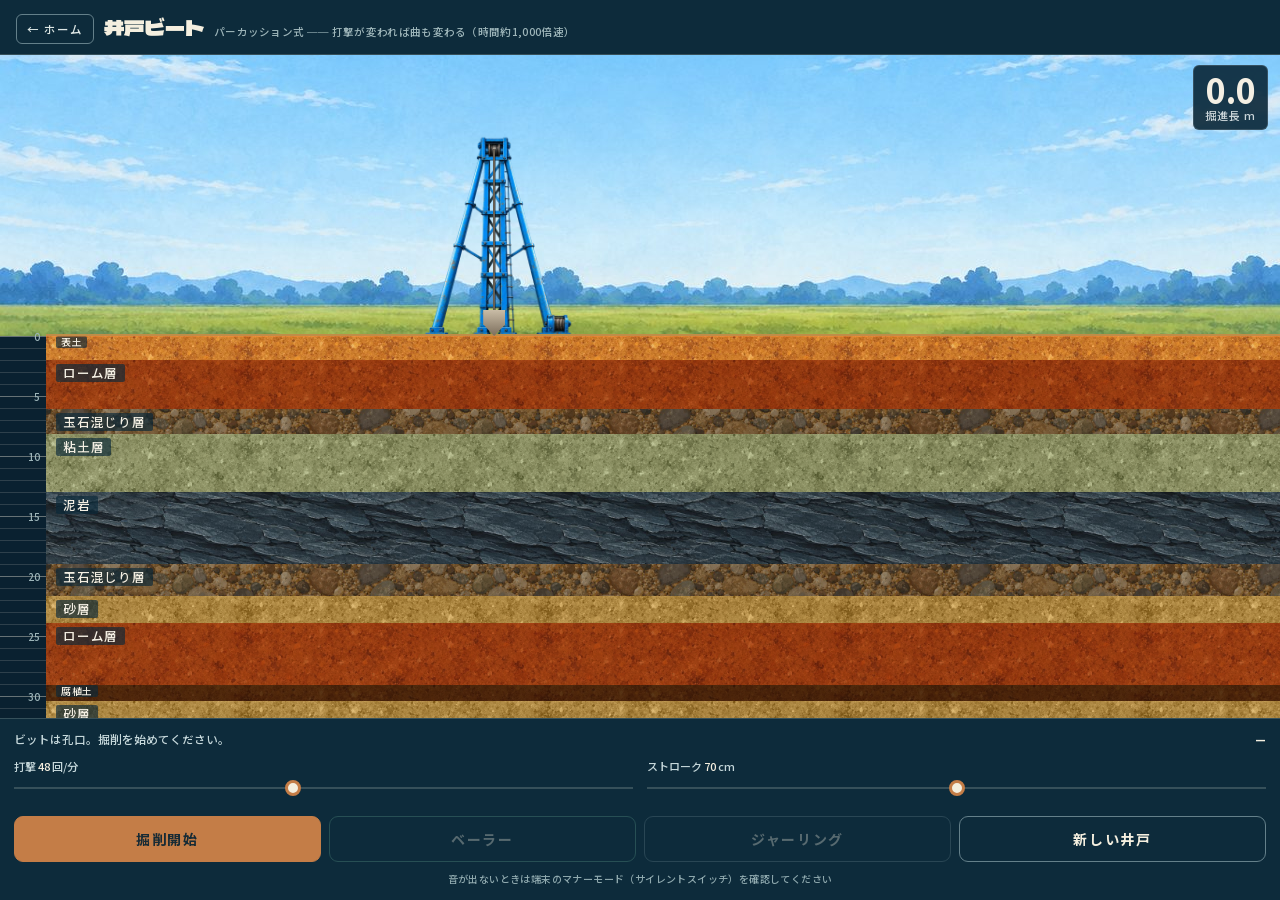
==== commit d02184d7: "共有画像・アイコン・祝い旗（布旗）を取り込んだ（Codex 9ebfd72 の見た目） - 祝い旗：buntingSvg() の描画だけを紅白の布旗に（配置・揺れ・購入の判定は変更なし） - 共有画像" ====
--- a/percussion/index.html
+++ b/percussion/index.html
@@ -23,7 +23,7 @@
 <meta property="og:image" content="https://ka428387.github.io/sakusei-bgm/og-percussion.png">
 <meta property="og:image:width" content="1200">
 <meta property="og:image:height" content="630">
-<meta property="og:image:alt" content="青いやぐらが立つ地表と、その下に伸びる掘削孔の柱状図。ワイヤーで吊られたビットが孔底にある画面。">
+<meta property="og:image:alt" content="青空の下に青いやぐらが立ち、ワイヤーで吊られたビットが地層の下へ伸びる絵。左側に「井戸ビート パーカッション編」の題字。">
 
 <meta name="twitter:card" content="summary_large_image">
 <meta name="twitter:title" content="井戸ビート パーカッション編">
@@ -1022,12 +1022,20 @@
 function buntingSvg(w, h, strings) {                 // strings: [[始点], [終点], [たるみの制御点]]（px）の紐を何本か
   let s = '';
   strings.forEach(([a, b, c], si) => {
-    s += `<path d="M${a[0].toFixed(1)} ${a[1].toFixed(1)} Q${c[0].toFixed(1)} ${c[1].toFixed(1)} ${b[0].toFixed(1)} ${b[1].toFixed(1)}" stroke="#F4EFE3" stroke-width="1" opacity=".9"/>`;
+    s += `<path d="M${a[0].toFixed(1)} ${a[1].toFixed(1)} Q${c[0].toFixed(1)} ${c[1].toFixed(1)} ${b[0].toFixed(1)} ${b[1].toFixed(1)}" stroke="#E9E1D2" stroke-width="1" opacity=".95"/>`;
     const k = DERRICK.h / 200, n = Math.max(3, Math.round(Math.hypot(b[0] - a[0], b[1] - a[1]) / (11 * k)));
     for (let i = 1; i < n; i++) {
       const t = i / n, u = 1 - t;
       const x = u * u * a[0] + 2 * u * t * c[0] + t * t * b[0], y = u * u * a[1] + 2 * u * t * c[1] + t * t * b[1];
-      s += `<polygon class="flag" style="animation-delay:${(-((i * 7 + si * 3) % 11) * .33).toFixed(2)}s" fill="${(i + si) % 2 ? '#F4EFE3' : '#B5482A'}" points="${(x - 4.5 * k).toFixed(1)},${y.toFixed(1)} ${(x + 4.5 * k).toFixed(1)},${y.toFixed(1)} ${x.toFixed(1)},${(y + 10 * k).toFixed(1)}"/>`;
+      // 紅白の布旗。配置は既存の紐のまま、外側のgで位置・内側のgで揺れを分離する。
+      const cloth = (i + si) % 2 ? '#E9E1D2' : '#B5482A';
+      s += `<g transform="translate(${x.toFixed(1)} ${y.toFixed(1)})"><g class="flag" style="animation-delay:${(-((i * 7 + si * 3) % 11) * .33).toFixed(2)}s"><g transform="scale(${k.toFixed(4)})">
+        <path d="M-4.2 0H4.2L3.7 10.8Q1.7 10.1 0 10.9Q-2 11.6-3.9 10.8Z" fill="${cloth}"/>
+        <path d="M1.8 .8L3.7 10.8Q2.2 10.3 1.1 10.6L.4 .8Z" fill="#1C1713" opacity=".13"/>
+        <path d="M-3.3 1.6L-3.1 9.4" stroke="#FFF8E8" stroke-width=".55" opacity=".35"/>
+        <path d="M-4.2 .8H4.2" stroke="#1C1713" stroke-width="1.1" opacity=".2"/>
+        <path d="M-2.8-.8V1.1M2.8-.8V1.1" stroke="#E9E1D2" stroke-width=".65"/>
+      </g></g></g>`;
     }
   });
   return `<svg class="bunting" aria-hidden="true" width="${w}" height="${h}" viewBox="0 0 ${w} ${h}" fill="none">${s}</svg>`;
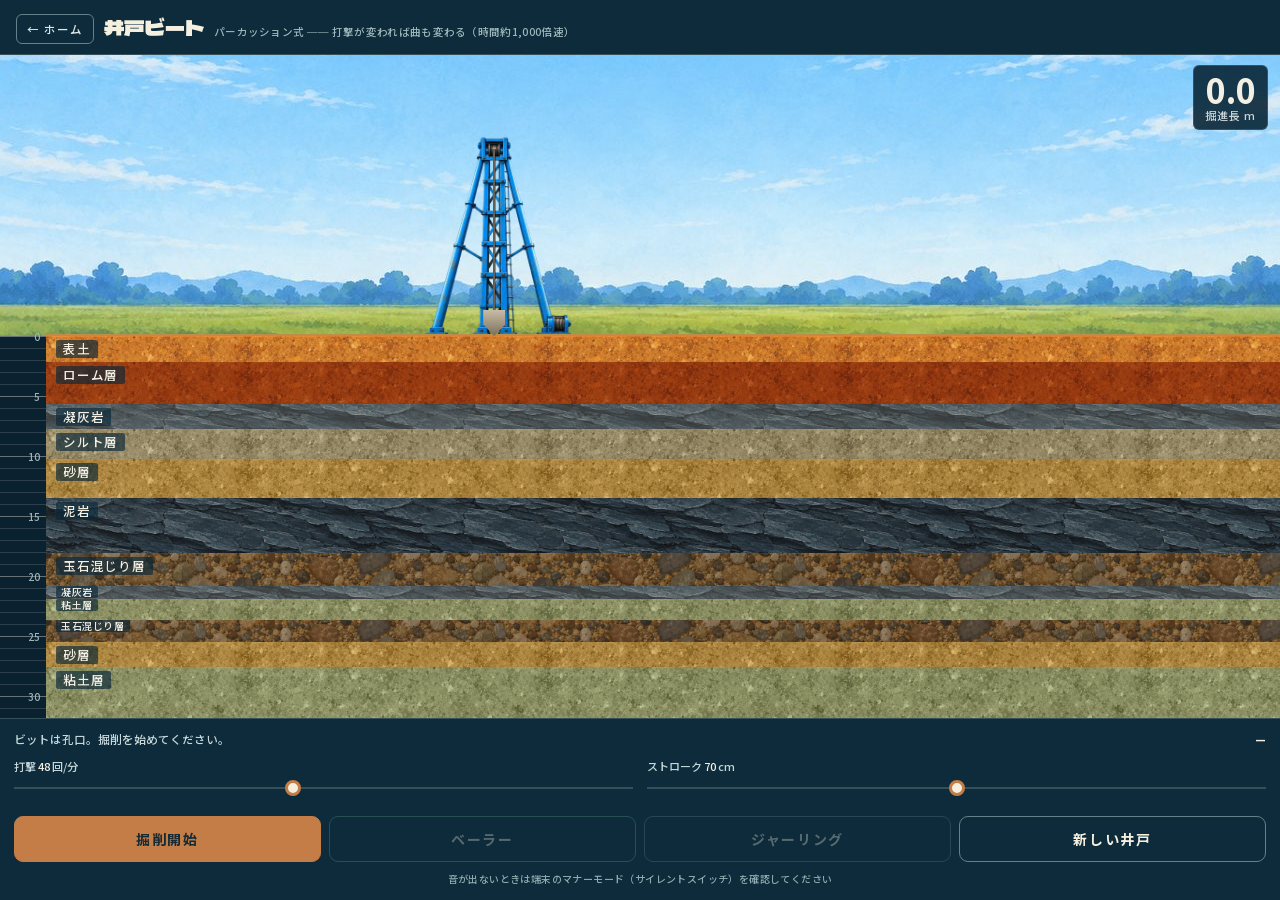
==== commit b26522a0: "通りがかりの人の一言を入れた（「温泉掘ってるんけ？」→「いや、井戸っす」） - 掘っている最中、1本の井戸につき約6割の確率で1回だけ、25〜60秒後に吹き出しが出る - 止まっているあいだ・完成後は" ====
--- a/percussion/index.html
+++ b/percussion/index.html
@@ -169,6 +169,12 @@
     text-shadow:0 0 18px rgba(105,198,222,.9)}
   .shout.on{animation:shout 2.6s ease-out}
   @keyframes shout{0%{opacity:0;transform:scale(.9)}18%{opacity:1;transform:scale(1)}100%{opacity:0;transform:scale(1.04)}}
+  .talk{position:absolute;pointer-events:none;max-width:62%;padding:7px 12px;border-radius:9px;
+    font-size:13px;font-weight:700;line-height:1.5;color:#F4EFDF;background:rgba(9,32,46,.92);
+    border:1px solid #64808A;opacity:0;transition:opacity .45s}
+  .talk.on{opacity:1}
+  #talkA{left:10px;top:12%}
+  #talkB{left:44px;top:calc(12% + 46px);border-color:#C47D47;color:#F0B06A}
   .log.quake{animation:quake .5s linear}
   @keyframes quake{0%,100%{transform:translateX(0)}20%{transform:translateX(-3px)}40%{transform:translateX(3px)}60%{transform:translateX(-2px)}80%{transform:translateX(2px)}}
 
@@ -259,6 +265,8 @@
   <div class="readout"><div class="d" id="depth">0.0</div><div class="u">掘進長 m</div></div>
   <div class="flash" id="flash"></div>
   <div class="shout mincho" id="shout">出　水</div>
+  <div class="talk" id="talkA" aria-hidden="true">温泉掘ってるんけ？</div>
+  <div class="talk" id="talkB" aria-hidden="true">いや、井戸っす</div>
   <div class="jarui" id="jarui">
     <div class="t">ビットが喰われました ── ジャーリングで抜いてください</div>
     <div class="bar"><i id="jarfill"></i></div>
@@ -960,11 +968,31 @@
   if(trouble&&trouble.phase==='jar')
     $('#jarfill').style.width=Math.min(100,trouble.prog/trouble.need*100)+'%';
 }
+/* ───────── 通りがかりの人（1本の井戸で、たまに1回だけ。掘る処理には触れない） ───────── */
+let passerWill=Math.random()<.6, passerTO=0, passerT2=0, passerT3=0;
+function passerArm(){
+  if(!passerWill||passerTO) return;
+  passerTO=setTimeout(passerFire,(25+Math.random()*35)*1000);
+}
+function passerFire(){
+  passerTO=0;
+  if(!running||done) return;                       // 止まっているあいだは出さない（再開でまた待つ）
+  if(trouble){ passerTO=setTimeout(passerFire,8000); return; }
+  passerWill=false;
+  $('#talkA').classList.add('on');
+  passerT2=setTimeout(()=>$('#talkB').classList.add('on'),2400);
+  passerT3=setTimeout(()=>{ $('#talkA').classList.remove('on'); $('#talkB').classList.remove('on'); },7000);
+}
+function passerReset(){
+  clearTimeout(passerTO); clearTimeout(passerT2); clearTimeout(passerT3); passerTO=0;
+  $('#talkA').classList.remove('on'); $('#talkB').classList.remove('on');
+  passerWill=Math.random()<.6;
+}
 function draw(){ if(!running) return; paint(); rafId=requestAnimationFrame(draw); }
 function startLoop(){
   clearInterval(schedId);
   schedId=setInterval(schedule,25);
-  schedule(); draw();
+  schedule(); draw(); passerArm();
 }
 function stopLoop(suspendDelay){
   clearInterval(schedId); cancelAnimationFrame(rafId);
@@ -993,7 +1021,7 @@
 };
 $('#jar').onclick=jab;
 $('#reset').onclick=()=>{
-  stopAmbient();
+  stopAmbient(); passerReset();
   running=false; stopLoop(); cancelAnimationFrame(rafId);
   depth=0; struck=false; done=false; cur=null; step=0;
   slime=0; drilledSinceBail=0; waterLvl=0; camY=0; cycle=null;
--- a/art/fonts/fonts.css
+++ b/art/fonts/fonts.css
@@ -1,4 +1,4 @@
 /* 井戸ビートの書体（どちらも SIL Open Font License 1.1。ライセンス文は同じフォルダ）。tools/make-fonts.py が作る。手で直さない */
 @font-face{font-family:"Dela Gothic One";font-style:normal;font-weight:400;font-display:swap;src:url(dela-gothic-one.woff2) format("woff2")}
-@font-face{font-family:"Noto Sans JP";font-style:normal;font-weight:500 700;font-display:swap;src:url(noto-sans-jp-core.woff2) format("woff2");unicode-range:U+20-7E,U+D7,U+F7,U+2014-2015,U+2026,U+203B,U+2190-2193,U+2212,U+2500,U+25A0-25A1,U+25B2,U+25BC,U+25CB,U+25CE-25CF,U+2605-2606,U+2661,U+2665,U+3000-3002,U+300C-300F,U+3012,U+301C,U+3041-3096,U+309D-309E,U+30A1-30FE,U+4E00,U+4E0A-4E0B,U+4E2D,U+4E7E,U+4E8B,U+4E95,U+4ECA,U+4ED5,U+4ED8,U+4F4D-4F4E,U+4F7F,U+4FDD,U+500D,U+505C,U+5143,U+5165,U+5171,U+5177,U+518D,U+51DD,U+51FA,U+5206-5207,U+5230,U+5236,U+524A,U+533A,U+53E3,U+53E9,U+5408,U+540A,U+540C,U+5538,U+55B0,U+56DE,U+56F2-56F3,U+571F,U+5730,U+57CB,U+5834,U+5897,U+58C1,U+58CA,U+5909,U+5931,U+594F,U+5965,U+59CB,U+5B54,U+5B8C,U+5BC4,U+5C11,U+5C4A,U+5C64,U+5CA9,U+5D29,U+5DE5,U+5E2F,U+5E95,U+5EA6,U+5EFA,U+5F0F,U+5F15,U+5F35,U+5F37,U+5F53,U+5F85,U+5F8C,U+5FAA,U+5FDC,U+606F,U+610F,U+6210,U+6238,U+623B,U+624B,U+6253,U+627F,U+6295,U+629C,U+629E,U+6301,U+6368,U+6398,U+639B,U+63F4,U+6483,U+6545,U+6570,U+6599,U+65B0,U+65B9,U+65D7,U+65E5,U+6614,U+6642,U+6697,U+66F2,U+6700,U+672B-672C,U+67D4,U+690D,U+697D,U+6A2A,U+6B62-6B63,U+6B8B,U+6C17,U+6C34,U+6C72,U+6CD5,U+6CE5,U+6CE8,U+6D45,U+6DF1,U+6DF7,U+6E90,U+6E9C,U+6EF2,U+7070,U+70B9,U+7121,U+7389,U+7406,U+74B0,U+75DB,U+76E4,U+76F4,U+7740,U+77F3,U+7802,U+7815,U+7834,U+786C,U+78BA,U+793C,U+795D,U+79FB,U+7AEF,U+7BC4,U+7C98,U+7D04,U+7D19,U+7D9A,U+7DB1,U+7DE8,U+7F6E,U+8108,U+8150,U+8272,U+82B1,U+82E6,U+843D,U+8868,U+88C2,U+8A70,U+8A8D,U+8AAD,U+8ABF,U+8DB3,U+8EE2,U+8EFD,U+8FBC,U+9001,U+901A,U+901F,U+9032,U+9038,U+904A,U+9054,U+906E,U+9078,U+91CD,U+91CF,U+91D1,U+9577,U+9589,U+958B,U+9593,U+9650,U+968E,U+9762,U+97F3,U+97FF,U+9806,U+984D,U+98DF,U+9CF4,U+9ED2,U+FF01-FF5E}
-@font-face{font-family:"Noto Sans JP";font-style:normal;font-weight:500 700;font-display:swap;src:url(noto-sans-jp-extra.woff2) format("woff2");unicode-range:U+4E01,U+4E03,U+4E07-4E09,U+4E0D-4E0E,U+4E11,U+4E14,U+4E16,U+4E18-4E19,U+4E1E,U+4E21,U+4E26,U+4E32,U+4E38-4E39,U+4E3B,U+4E43,U+4E45,U+4E4B,U+4E4D-4E4F,U+4E57,U+4E59,U+4E5D-4E5F,U+4E71,U+4E73,U+4E80,U+4E86,U+4E88-4E89,U+4E8C,U+4E91-4E92,U+4E94,U+4E98-4E99,U+4E9B-4E9C,U+4EA1,U+4EA4-4EA6,U+4EA8,U+4EAB-4EAE,U+4EBA,U+4EC0-4EC1,U+4EC7,U+4ECB,U+4ECF,U+4ED4,U+4ED6,U+4ED9,U+4EE3-4EE5,U+4EEE,U+4EF0,U+4EF2,U+4EF6,U+4EFB,U+4F01,U+4F0A,U+4F0D-4F11,U+4F1A,U+4F1D,U+4F2F,U+4F34,U+4F36,U+4F38,U+4F3A,U+4F3C-4F3D,U+4F43,U+4F46,U+4F4F-4F51,U+4F53,U+4F55,U+4F59,U+4F5C,U+4F73,U+4F75,U+4F7C,U+4F83,U+4F8B,U+4F8D,U+4F9B,U+4F9D,U+4FA0-4FA1,U+4FAD-4FAF,U+4FB5-4FB6,U+4FBF,U+4FC2-4FC4,U+4FCA,U+4FD7,U+4FE1,U+4FE3,U+4FEE,U+4FF3,U+4FF5,U+4FF8,U+4FFA,U+5009,U+500B,U+5012,U+5016,U+5019,U+501F,U+5023-5024,U+5026,U+502B,U+502D,U+5036,U+5039,U+5049,U+504F,U+5065,U+5072,U+5074-5076,U+507D,U+508D,U+5091,U+5098-5099,U+50AC-50AD,U+50B5,U+50B7,U+50BE,U+50C5,U+50CD,U+50CF,U+50D1,U+50D5,U+50DA,U+50E7,U+50FB,U+5100,U+5104,U+5112,U+511F,U+512A,U+5132,U+5141,U+5144-5149,U+514B,U+514D-514E,U+5150,U+515A,U+515C,U+5168,U+516B-516D,U+5175-5176,U+5178,U+517C,U+5185-5186,U+518A,U+5192,U+5197,U+5199,U+51A0,U+51A5,U+51A8,U+51AC,U+51B4,U+51B6-51B7,U+51C4,U+51C6,U+51CB-51CD,U+51E1,U+51E6-51E7,U+51EA,U+51F1,U+51F6,U+51F8-51F9,U+51FD,U+5200,U+5203,U+5208,U+520A,U+5211,U+5217,U+521D,U+5224-5225,U+5229,U+5237-5238,U+523A-523B,U+5243,U+5247,U+524D,U+5256,U+525B,U+5263-5265,U+526F-5270,U+5272,U+5275,U+5283,U+5287,U+5289,U+529B,U+529F-52A0,U+52A3,U+52A9-52AB,U+52B1,U+52B4,U+52B9,U+52BE,U+52C3,U+52C5,U+52C7,U+52C9,U+52D5,U+52D8-52D9,U+52DD,U+52DF,U+52E2,U+52E4,U+52E7,U+52F2,U+52FA,U+52FE-52FF,U+5301-5302,U+5305,U+5316-5317,U+5319,U+531D,U+5320-5321,U+532A,U+5339,U+533B,U+533F,U+5341,U+5343,U+5347-5348,U+534A,U+5351-5354,U+5357-5358,U+535A,U+535C,U+5360,U+5366,U+536F-5371,U+5373-5375,U+5378,U+537F,U+5384,U+5398,U+539A,U+539F,U+53A8-53A9,U+53AD,U+53B3,U+53BB,U+53C2,U+53C8-53CE,U+53D4,U+53D6-53D7,U+53D9,U+53DB,U+53E1-53E2,U+53E4-53E5,U+53EA-53EC,U+53EF-53F3,U+53F6-53F8,U+5403-5404,U+5409,U+540B,U+540D-5411,U+541B,U+541F-5420,U+5426,U+542B,U+5438-5439,U+543B,U+543E,U+5442,U+5446,U+5448-544A,U+5451,U+5468,U+546A,U+5473,U+547C-547D,U+548B-548C,U+54B2-54B3,U+54BD,U+54C0-54C1,U+54C9,U+54E1,U+54E8-54E9,U+54F2,U+5504,U+5506-5507,U+5510,U+5516,U+552F,U+5531,U+553E,U+5544,U+5546,U+554F,U+5553,U+5584,U+5589,U+558B,U+559A,U+559C-559D,U+55A7,U+55AA-55AC,U+55B6,U+55E3,U+5606,U+5609,U+5617-5618,U+5629,U+5631,U+5642,U+564C,U+565B,U+5668,U+5674,U+5678,U+567A,U+5687,U+56A2,U+56DA-56DB,U+56E0,U+56E3,U+56F0,U+56FA,U+56FD,U+5703,U+570F,U+5712,U+5727-5728,U+572D,U+5742,U+5747,U+574A,U+5750-5751,U+5764,U+5766,U+576A,U+5782,U+578B,U+57A2-57A3,U+57CE,U+57DC,U+57DF-57E0,U+57F4,U+57F7,U+57F9-57FA,U+57FC,U+5800,U+5802,U+5805-5806,U+5815,U+5824,U+582A,U+5830-5831,U+5835,U+583A,U+5840-5841,U+584A,U+5851,U+5854,U+5857-585A,U+585E,U+5869,U+586B,U+5875,U+587E,U+5883,U+5893,U+589C,U+58A8,U+58B3,U+58BE,U+58C7,U+58CC,U+58D5,U+58EB-58EC,U+58EE,U+58F0-58F2,U+58F7,U+590F,U+5915-5916,U+5919-591A,U+591C,U+5922,U+5927,U+5929-592B,U+592E,U+5937,U+5944,U+5947-5949,U+5951,U+5954,U+5957,U+5968,U+596A,U+596E,U+5973-5974,U+597D,U+5982-5984,U+598A,U+5993,U+5996,U+5999,U+59A5,U+59A8,U+59AC,U+59B9,U+59BB,U+59BE,U+59C9,U+59D0-59D1,U+59D3-59D4,U+59E5-59E6,U+59EA-59EB,U+59F6,U+59FB,U+59FF,U+5A01,U+5A03,U+5A18,U+5A20,U+5A29,U+5A2F,U+5A3C,U+5A41,U+5A46,U+5A5A,U+5A66,U+5A7F,U+5A92,U+5A9B,U+5AC1,U+5AC9,U+5ACC,U+5AE1,U+5B09,U+5B22,U+5B2C,U+5B30,U+5B50,U+5B57-5B58,U+5B5C-5B5D,U+5B5F,U+5B63-5B64,U+5B66,U+5B6B,U+5B85,U+5B87-5B89,U+5B8B,U+5B8D,U+5B8F,U+5B95,U+5B97-5B9D,U+5B9F,U+5BA2-5BA5,U+5BAE,U+5BB0,U+5BB3-5BB6,U+5BB9,U+5BBF,U+5BC2,U+5BC5-5BC6,U+5BCC,U+5BD2-5BD3,U+5BDB,U+5BDD,U+5BDF,U+5BE1,U+5BE7,U+5BE9,U+5BEE,U+5BF5,U+5BF8,U+5BFA,U+5BFE-5BFF,U+5C01-5C02,U+5C04,U+5C06,U+5C09-5C0B,U+5C0E-5C0F,U+5C16,U+5C1A,U+5C24,U+5C2D,U+5C31,U+5C3A-5C40,U+5C45,U+5C48,U+5C4B,U+5C4D,U+5C51,U+5C55,U+5C5E,U+5C60-5C61,U+5C65,U+5C6F,U+5C71,U+5C90,U+5CA1,U+5CA8,U+5CAC,U+5CB1,U+5CB3,U+5CB8,U+5CE0-5CE1,U+5CE8,U+5CEF-5CF0,U+5CF6,U+5CFB,U+5D07,U+5D0E,U+5D16,U+5D50,U+5D69,U+5D6F,U+5D8B,U+5DBA,U+5DCC,U+5DDD-5DDE,U+5DE1,U+5DE3,U+5DE6-5DE8,U+5DEE,U+5DF1,U+5DF3-5DF4,U+5DF7,U+5DFB,U+5DFD-5DFE,U+5E02-5E03,U+5E06,U+5E0C,U+5E16,U+5E1D,U+5E25,U+5E2B,U+5E2D,U+5E30,U+5E33,U+5E38,U+5E3D,U+5E45,U+5E4C,U+5E55,U+5E61,U+5E63,U+5E72-5E74,U+5E78-5E79,U+5E7B-5E7E,U+5E81,U+5E83-5E84,U+5E87,U+5E8A,U+5E8F,U+5E96-5E97,U+5E9A,U+5E9C,U+5EA7,U+5EAB,U+5EAD,U+5EB5-5EB8,U+5EC3,U+5EC9-5ECA,U+5ED3,U+5EDF-5EE0,U+5EF6-5EF7,U+5EFB-5EFC,U+5EFF,U+5F01,U+5F04,U+5F0A,U+5F10,U+5F13-5F14,U+5F17-5F18,U+5F1B,U+5F1F,U+5F25-5F27,U+5F31,U+5F3C,U+5F3E,U+5F4A,U+5F62,U+5F66,U+5F69-5F6C,U+5F70-5F71,U+5F79,U+5F7C,U+5F80-5F81,U+5F84,U+5F8B,U+5F90,U+5F92-5F93,U+5F97,U+5FA1,U+5FA9,U+5FAE,U+5FB3-5FB4,U+5FB9,U+5FBD,U+5FC3,U+5FC5,U+5FCC-5FCD,U+5FD7-5FD9,U+5FE0,U+5FEB,U+5FF5,U+5FFD,U+6012,U+6016,U+601C-601D,U+6020,U+6025,U+6027-6028,U+602A,U+602F,U+604B,U+6050,U+6052,U+6055,U+6062,U+6065,U+6068-6069,U+606D,U+6070,U+6075,U+6089,U+608C,U+6094,U+609F-60A0,U+60A3,U+60A6,U+60A9-60AA,U+60B2,U+60B6,U+60BC,U+60C5,U+60C7,U+60D1,U+60DA,U+60DC,U+60DF,U+60E3,U+60E8,U+60F0,U+60F3,U+60F9,U+6101,U+6108-6109,U+611A-611B,U+611F,U+6148,U+614B-614C,U+614E,U+6155,U+6162-6163,U+6167-6168,U+616E,U+6170,U+6176,U+617E,U+6182,U+618E,U+6190,U+61A4,U+61A7,U+61A9,U+61B2,U+61B6,U+61BE,U+61C7,U+61D0,U+61F2,U+61F8,U+620A,U+620E,U+6211-6212,U+6216,U+621A,U+621F,U+6226,U+622F,U+6234,U+623F-6240,U+6247,U+6249,U+624D,U+6255,U+6258,U+626E,U+6271,U+6276,U+6279,U+6280,U+6284,U+628A,U+6291,U+6297-6298,U+62AB,U+62B1,U+62B5,U+62B9,U+62BC-62BD,U+62C5,U+62CD,U+62D0,U+62D2-62D3,U+62D8-62D9,U+62DB,U+62DD,U+62E0-62E1,U+62EC-62ED,U+62F3,U+62F6-62F7,U+62FE,U+6307,U+6309,U+6311,U+6319,U+631F,U+6328,U+632B,U+632F,U+633A,U+633D,U+633F,U+6349,U+634C,U+6355,U+6357,U+635C,U+6367,U+636E,U+6372,U+6377,U+637A-637B,U+6383,U+6388,U+638C,U+6392,U+63A0-63A2,U+63A5,U+63A7-63AA,U+63AC,U+63B2,U+63B4,U+63BB,U+63C3,U+63CF-63D0,U+63D6,U+63DA-63DB,U+63E1,U+63EE,U+63FA,U+640D,U+642C-642D,U+643A,U+643E,U+6442,U+6458,U+6469,U+6478,U+647A,U+6492,U+649A,U+649E,U+64A4,U+64AB,U+64AD-64AE,U+64B0,U+64B2,U+64B9,U+64C1,U+64CD,U+64E2,U+64E6,U+64EC,U+64FE,U+652F,U+6539,U+653B,U+653E-653F,U+654F,U+6551,U+6557,U+6559,U+6562-6563,U+6566,U+656C,U+6574-6575,U+6577,U+6587,U+6589,U+658C,U+658E,U+6590-6591,U+6597,U+659C,U+65A1,U+65A4-65A5,U+65A7,U+65AC-65AD,U+65AF,U+65BC-65BD,U+65C5,U+65CB,U+65CF,U+65E2,U+65E6-65E9,U+65EC-65ED,U+65FA,U+6602,U+6606-6607,U+660C,U+660E-660F,U+6613,U+661F-6620,U+6625,U+6627-6628,U+662D,U+662F,U+663C,U+6643,U+664B,U+6652,U+6666,U+6669,U+666E-666F,U+6674,U+6676,U+667A,U+6681,U+6687,U+6691,U+6696,U+66A2,U+66A6,U+66AB,U+66AE,U+66B4,U+66C7,U+66D9,U+66DC-66DD,U+66F3-66F4,U+66F8-66F9,U+66FD-66FF,U+6708-6709,U+670B,U+670D,U+6714-6715,U+6717,U+671B,U+671D,U+671F,U+6728,U+672A,U+672D,U+6731,U+6734,U+673A,U+673D,U+6749,U+674E-6751,U+6753,U+6756,U+675C,U+675F,U+6761-6762,U+6765,U+676D,U+676F,U+6771,U+6775,U+6777,U+677E-677F,U+6787,U+6790,U+6795,U+6797,U+679A,U+679C-679D,U+67A0,U+67A2,U+67AF,U+67B6,U+67C1,U+67C4,U+67CA,U+67CF-67D1,U+67D3,U+67D8,U+67DA,U+67F1,U+67F3-67F5,U+67FB,U+67FE-67FF,U+6802-6804,U+6813,U+6816-6817,U+6821-6822,U+682A,U+6834,U+6838-6839,U+683C-683D,U+6841-6843,U+6848,U+6850-6851,U+6853-6854,U+685C-685D,U+685F,U+6867,U+6876,U+6881,U+6885,U+6893,U+6897,U+68A2,U+68A7-68A8,U+68AF-68B1,U+68B6,U+68BC,U+68C4,U+68C9,U+68CB,U+68D2,U+68DA,U+68DF,U+68EE,U+68F2,U+68FA,U+6900,U+6905,U+690B,U+690E,U+6919,U+691B-691C,U+6934,U+693F,U+694A,U+6953,U+6955,U+695A,U+6960,U+6962,U+696D,U+696F,U+6973,U+6975,U+697C,U+6982,U+698A,U+698E,U+6994,U+699B,U+69CB-69CD,U+69D8-69D9,U+69FB,U+69FD,U+6A0B,U+6A17,U+6A19,U+6A1F,U+6A21,U+6A29,U+6A2B,U+6A35,U+6A39-6A3A,U+6A3D,U+6A4B,U+6A58,U+6A5F,U+6A61,U+6A7F-6A80,U+6A8E,U+6AD3,U+6ADB,U+6AE8,U+6B04,U+6B1D,U+6B20-6B21,U+6B23,U+6B27,U+6B32,U+6B3A,U+6B3D-6B3E,U+6B4C,U+6B4E,U+6B53,U+6B64,U+6B66,U+6B69-6B6A,U+6B6F,U+6B73-6B74,U+6B7B,U+6B86,U+6B89-6B8A,U+6B96,U+6BB4-6BB5,U+6BBA-6BBB,U+6BBF,U+6BC5,U+6BCD-6BCE,U+6BD2,U+6BD4,U+6BD8,U+6BDB,U+6C0F,U+6C11,U+6C37-6C38,U+6C3E,U+6C40-6C42,U+6C4E,U+6C50,U+6C57,U+6C5A,U+6C5D,U+6C5F-6C60,U+6C70,U+6C7A,U+6C7D,U+6C83,U+6C88,U+6C8C,U+6C93,U+6C96,U+6C99,U+6CA1-6CA2,U+6CAB,U+6CB3,U+6CB8-6CB9,U+6CBB-6CBC,U+6CBF,U+6CC1,U+6CC9-6CCA,U+6CCC,U+6CE1-6CE3,U+6CF0,U+6CF3,U+6D0B,U+6D17,U+6D1B,U+6D1E,U+6D25,U+6D29-6D2A,U+6D32,U+6D3B,U+6D3E,U+6D41,U+6D44,U+6D5C,U+6D66,U+6D69-6D6A,U+6D6C,U+6D6E,U+6D74,U+6D77-6D78,U+6D88,U+6D8C,U+6D99,U+6D9B-6D9C,U+6DAF,U+6DB2,U+6DBC,U+6DC0,U+6DCB,U+6DD1,U+6DD8,U+6DE1,U+6DEB,U+6DF3,U+6DF5,U+6DFB,U+6E05,U+6E07-6E09,U+6E0B,U+6E13,U+6E1A-6E1B,U+6E20-6E21,U+6E25-6E26,U+6E29,U+6E2C,U+6E2F,U+6E4A,U+6E56,U+6E58,U+6E5B,U+6E67,U+6E6F,U+6E7E-6E80,U+6E8C,U+6E96,U+6E9D,U+6EA2,U+6EB6,U+6EBA,U+6EC5,U+6ECB,U+6ED1,U+6EDD-6EDE,U+6EF4,U+6F01-6F02,U+6F06,U+6F09,U+6F0F,U+6F14-6F15,U+6F20,U+6F22-6F23,U+6F2B-6F2C,U+6F38,U+6F45,U+6F54,U+6F5C,U+6F5F,U+6F64,U+6F6E,U+6F70,U+6F84,U+6F97,U+6FB1,U+6FC0-6FC1,U+6FC3,U+6FE0-6FE1,U+6FEB,U+6FEF,U+7015,U+701E,U+7026-7027,U+702C,U+7058,U+706B,U+706F,U+7078,U+707C-707D,U+7089-708A,U+708E,U+70AD,U+70BA,U+70C8,U+70CF,U+70F9,U+7114,U+711A,U+7126,U+7136,U+713C,U+7149,U+714E,U+7159,U+7164,U+7167,U+7169,U+716E,U+717D,U+718A,U+7194,U+719F,U+71B1,U+71C3,U+71C8,U+71D0,U+71D5,U+71E5-71E6,U+71ED,U+7206,U+722A,U+7235-7236,U+723A,U+723D-723E,U+7247-7248,U+724C,U+7252,U+7259,U+725B,U+725D,U+725F,U+7261-7262,U+7267,U+7269,U+7272,U+7279,U+727D,U+7280,U+72A0,U+72AC,U+72AF,U+72B6,U+72C2,U+72D0,U+72D7,U+72D9,U+72DB,U+72E9,U+72EC-72ED,U+72F8,U+72FC-72FD,U+731B,U+731F,U+732A-732B,U+732E,U+7336-7337,U+733F,U+7344-7345,U+7363,U+7372,U+7384,U+7387,U+738B,U+7396,U+73A9,U+73B2,U+73C2,U+73CA,U+73CD,U+73E0,U+73EA,U+73ED,U+73FE,U+7403,U+7409,U+7422,U+7433-7436,U+745A-745B,U+745E,U+7460,U+7473,U+7483,U+74BD,U+74DC,U+74E2,U+74E6,U+74F6,U+7511,U+7518,U+751A,U+751C,U+751F,U+7523,U+7525,U+7528,U+752B,U+7530-7533,U+7537,U+753A-753B,U+754C,U+754F,U+7551,U+7554,U+7559,U+755C-755D,U+7560,U+7562,U+7565-7566,U+756A,U+7570,U+7573,U+7577,U+757F,U+758B,U+758E-758F,U+7591,U+75AB,U+75B2,U+75B9,U+75BE,U+75C5,U+75C7,U+75D4-75D5,U+75D8,U+75E2,U+75E9,U+75F4,U+7642,U+764C,U+7652,U+7656,U+767A-767B,U+767D-767E,U+7684,U+7686-7687,U+7690,U+76AE,U+76BF,U+76C3,U+76C6,U+76C8,U+76CA,U+76D7,U+76DB,U+76DF,U+76E3,U+76EE,U+76F2,U+76F8,U+76FE,U+7701,U+7709,U+770B-770C,U+771F-7720,U+773A,U+773C,U+7761,U+7763,U+7766,U+77A5,U+77AC-77AD,U+77B3,U+77DB,U+77E2,U+77E5,U+77E7,U+77E9,U+77ED,U+77EF,U+7814,U+7825-7827,U+7832,U+783A,U+783F,U+785D,U+786B,U+786F,U+7872,U+7881,U+7887,U+788D,U+7891,U+7893,U+7895,U+7897,U+78A7,U+78A9,U+78C1,U+78D0,U+78E8,U+78EF,U+7901,U+790E,U+793A,U+793E,U+7941,U+7947-7949,U+7950,U+7956,U+795E,U+7962,U+7965,U+7968,U+796D,U+7977,U+7981,U+7984-7985,U+798D-798F,U+79A6,U+79B0,U+79BD-79C1,U+79CB,U+79D1-79D2,U+79D8,U+79DF,U+79E4,U+79E6,U+79E9,U+79F0,U+7A00,U+7A0B,U+7A0E,U+7A14,U+7A17,U+7A1A,U+7A1C,U+7A2E,U+7A32,U+7A3C-7A3D,U+7A3F-7A40,U+7A42,U+7A46,U+7A4D-7A50,U+7A63,U+7A6B,U+7A74,U+7A76,U+7A7A,U+7A7F,U+7A81,U+7A83-7A84,U+7A92-7A93,U+7A9F,U+7AAA,U+7AAE-7AAF,U+7ABA,U+7AC3,U+7ACB,U+7ADC,U+7AE0,U+7AE3,U+7AE5,U+7AEA,U+7AF6,U+7AF9-7AFA,U+7AFF,U+7B08,U+7B11,U+7B1B,U+7B20,U+7B25-7B26,U+7B2C,U+7B39,U+7B46,U+7B48-7B49,U+7B4B,U+7B4F,U+7B51-7B52,U+7B54,U+7B56,U+7B86-7B87,U+7B94-7B95,U+7B97,U+7BA1,U+7BAA,U+7BAD,U+7BB1,U+7BB8,U+7BC0,U+7BC7,U+7BC9,U+7BE0,U+7BE4,U+7BED,U+7C21,U+7C38,U+7C3E-7C3F,U+7C4D,U+7C73,U+7C7E,U+7C81-7C82,U+7C89,U+7C8B,U+7C8D,U+7C92,U+7C95,U+7C97,U+7C9B,U+7C9F,U+7CA5,U+7CA7,U+7CBE,U+7CCA,U+7CCE,U+7CD6,U+7CDE-7CE0,U+7CE7,U+7CF8,U+7CFB,U+7CFE,U+7D00,U+7D05,U+7D0B,U+7D0D,U+7D10,U+7D14,U+7D17-7D18,U+7D1A-7D1B,U+7D20-7D22,U+7D2B-7D2C,U+7D2F-7D30,U+7D33,U+7D39-7D3A,U+7D42-7D44,U+7D4C,U+7D50,U+7D5E,U+7D61-7D62,U+7D66,U+7D71,U+7D75-7D76,U+7D79,U+7D99,U+7D9C,U+7DAC-7DAD,U+7DB2,U+7DB4,U+7DBB,U+7DBE-7DBF,U+7DCA-7DCB,U+7DCF,U+7DD1-7DD2,U+7DDA,U+7DE0,U+7DE9,U+7DEC,U+7DEF,U+7DF4,U+7E01,U+7E04,U+7E1B,U+7E1E,U+7E26,U+7E2B,U+7E2E,U+7E3E,U+7E41,U+7E4A-7E4B,U+7E4D,U+7E54-7E55,U+7E6D,U+7E70,U+7E82,U+7E8F,U+7F36,U+7F6A-7F6B,U+7F70,U+7F72,U+7F75,U+7F77,U+7F85,U+7F8A,U+7F8E,U+7FA4,U+7FA8-7FA9,U+7FBD,U+7FC1,U+7FCC,U+7FD2,U+7FE0,U+7FEB,U+7FF0,U+7FFB-7FFC,U+8000-8001,U+8003,U+8005,U+800C,U+8010,U+8015,U+8017,U+8033,U+8036,U+803D,U+8056,U+805E,U+8061,U+806F,U+8074,U+8077,U+807E,U+8087,U+8089,U+808B-808C,U+8096,U+8098,U+809D,U+80A1-80A2,U+80A5,U+80A9-80AA,U+80AF,U+80B1-80B2,U+80B4,U+80BA,U+80C3,U+80C6,U+80CC,U+80CE,U+80DE,U+80E1,U+80E4,U+80F4,U+80F8,U+80FD,U+8102,U+8105-8107,U+810A,U+811A,U+8131,U+8133,U+8139,U+814E,U+8154-8155,U+816B,U+8170,U+8178-817A,U+817F,U+818F,U+819A,U+819C-819D,U+81A8,U+81B3,U+81BF,U+81C6,U+81D3,U+81E3,U+81E5,U+81E8,U+81EA,U+81ED,U+81F3-81F4,U+81FC,U+8208,U+820C,U+820E,U+8217-8218,U+821B-821C,U+821E-821F,U+822A,U+822C,U+8235-8237,U+8239,U+8247,U+8266,U+826E-826F,U+8276,U+828B,U+8299,U+829D,U+82A5-82A6,U+82AD,U+82AF,U+82B3,U+82B8-82B9,U+82BD,U+82C5,U+82D1,U+82D3-82D4,U+82D7,U+82DB,U+82E5,U+82E7,U+82EB,U+82F1,U+8302,U+8304-8305,U+830E,U+831C,U+8328,U+8336,U+8338,U+8349-834A,U+834F,U+8352,U+8358,U+8377,U+837B,U+839E,U+83AB,U+83B1,U+83C5,U+83CA,U+83CC,U+83D3,U+83D6,U+83DC,U+83DF,U+83E9,U+83EF-83F1,U+8404,U+840C,U+840E,U+8429,U+8431,U+8449,U+844E,U+8457,U+845B,U+8461,U+8463,U+8466,U+846C,U+8471,U+8475,U+847A,U+848B,U+8490,U+8494,U+8499,U+849C,U+84B2,U+84B8,U+84BC,U+84C4,U+84C9,U+84CB,U+84D1,U+84EC,U+84EE,U+8500,U+8511,U+8513,U+851A,U+8526,U+852D,U+8535,U+853D,U+8543,U+8549-854A,U+854E,U+8557,U+8568-856A,U+8584,U+8597,U+8599,U+85A6,U+85A9-85AC,U+85AE-85AF,U+85C1,U+85CD,U+85E4,U+85E9,U+85F7,U+85FB,U+8607,U+862D,U+864E,U+8650,U+865A,U+865C,U+865E,U+866B,U+8679,U+867B,U+868A,U+8695,U+86A4,U+86C7,U+86CB,U+86CD-86CE,U+86D9,U+86E4,U+86ED-86EE,U+86F8,U+86FE,U+8702,U+8718,U+871C,U+8749,U+874B,U+8755,U+8766,U+8776,U+877F,U+878D,U+87BA,U+87F9,U+87FB,U+8840,U+8846,U+884C,U+8853,U+8857,U+885B,U+885D,U+8861,U+8863,U+8870,U+8877,U+887F,U+8888,U+888B,U+8896,U+88AB,U+88B4,U+88B7,U+88C1,U+88C5,U+88CF,U+88D5,U+88DC,U+88DF,U+88E1,U+88F3,U+88F8,U+88FD-88FE,U+8907,U+8910,U+8912,U+8956,U+895F,U+8972,U+897F,U+8981,U+8986-8987,U+898B,U+898F,U+8996-8997,U+899A,U+89A7,U+89AA,U+89B3,U+89D2,U+89E3,U+89E6,U+8A00,U+8A02,U+8A08,U+8A0A,U+8A0E,U+8A13,U+8A17-8A18,U+8A1F,U+8A23,U+8A2A,U+8A2D,U+8A31,U+8A33-8A34,U+8A3A-8A3C,U+8A50-8A51,U+8A54-8A55,U+8A5E,U+8A60,U+8A63,U+8A66,U+8A69,U+8A6B,U+8A6E,U+8A71-8A73,U+8A87,U+8A89,U+8A8C,U+8A93,U+8A95,U+8A98,U+8A9E,U+8AA0,U+8AA4,U+8AAC,U+8AB0,U+8AB2,U+8AB9,U+8ABC,U+8AC7,U+8ACB-8ACC,U+8ACF,U+8AD2,U+8AD6,U+8ADC,U+8AE6,U+8AED-8AEE,U+8AF8,U+8AFA,U+8AFE,U+8B00-8B02,U+8B04,U+8B0E,U+8B19,U+8B1B,U+8B1D,U+8B21,U+8B2C,U+8B39,U+8B58,U+8B5C,U+8B66,U+8B70,U+8B72,U+8B77,U+8B83,U+8B90,U+8C37,U+8C46,U+8C4A,U+8C5A,U+8C61,U+8C6A,U+8C79,U+8C8C,U+8C9D-8C9E,U+8CA0-8CA2,U+8CA7-8CA9,U+8CAB-8CAC,U+8CAF-8CB0,U+8CB4,U+8CB7-8CB8,U+8CBB-8CBC,U+8CBF-8CC0,U+8CC2-8CC4,U+8CC7,U+8CCA,U+8CCE,U+8CD1,U+8CD3,U+8CDB-8CDC,U+8CDE,U+8CE0,U+8CE2,U+8CE6,U+8CEA,U+8CED,U+8CFC,U+8D08,U+8D0B,U+8D64,U+8D66,U+8D6B,U+8D70,U+8D74,U+8D77,U+8D85,U+8D8A,U+8DA3,U+8DA8,U+8DDD,U+8DE1,U+8DE8,U+8DEF,U+8DF3,U+8DF5,U+8E0A,U+8E0F,U+8E44,U+8E5F,U+8E74,U+8E8D,U+8EAB,U+8EAF,U+8ECA,U+8ECC-8ECD,U+8ED2,U+8EDF,U+8EF8,U+8F03,U+8F09,U+8F14,U+8F1D,U+8F29-8F2A,U+8F2F,U+8F38,U+8F3F,U+8F44,U+8F4D,U+8F5F,U+8F61,U+8F9B,U+8F9E,U+8FB0-8FB2,U+8FBA-8FBB,U+8FBF,U+8FC2,U+8FC4-8FC5,U+8FCE,U+8FD1,U+8FD4,U+8FE6,U+8FE9,U+8FEB,U+8FED,U+8FF0,U+8FF7,U+8FFD,U+9000,U+9003,U+9006,U+900F-9010,U+9013-9014,U+9017,U+9019,U+901D,U+9020,U+9022-9023,U+902E,U+9031,U+903C,U+9041-9042,U+9045,U+9047,U+904B,U+904D-904E,U+9053,U+9055,U+905C,U+9060-9061,U+9063,U+9065,U+9069,U+906D,U+9075,U+9077,U+907A,U+907C,U+907F,U+9084,U+9091,U+90A3,U+90A6,U+90AA,U+90B8,U+90C1,U+90CA,U+90CE,U+90E1,U+90E8,U+90ED,U+90F5,U+90F7,U+90FD,U+912D,U+9149,U+914B-914E,U+9152,U+9154,U+9162,U+916A,U+916C,U+9175,U+9177-9178,U+9187,U+918D,U+9190,U+9192,U+9197,U+919C,U+91A4,U+91B8,U+91C6-91C8,U+91CC,U+91CE,U+91D8,U+91DC-91DD,U+91E3,U+91E6-91E7,U+920D-920E,U+9234,U+9237,U+9244,U+925B,U+9262,U+9266,U+9271,U+927E,U+9280,U+9283,U+9285,U+9291,U+9298,U+929A,U+92AD,U+92D2,U+92E4,U+92EA,U+92ED,U+92F2-92F3,U+92F8,U+92FC,U+9306,U+9310,U+9318,U+9320,U+9326,U+9328,U+932B-932C,U+932F,U+9332,U+934B,U+934D,U+9354,U+935B,U+936C,U+9375,U+937E,U+938C,U+9396-9397,U+939A,U+93A7,U+93AE,U+93D1,U+93E1,U+9418-9419,U+9438,U+9451,U+9453,U+9580,U+9583,U+958F,U+9591,U+95A2-95A5,U+95B2,U+95C7,U+95D8,U+961C,U+962A,U+9632,U+963B,U+963F-9640,U+9644,U+964D,U+965B,U+9662-9665,U+966A,U+9670,U+9673,U+9675-9676,U+9678,U+967A,U+967D,U+9685-9686,U+9688,U+968A,U+968F,U+9694,U+9699,U+969B-969C,U+96A0,U+96A3,U+96B7,U+96BB-96BC,U+96C0-96C1,U+96C4-96C7,U+96CC,U+96D1,U+96DB,U+96E2-96E3,U+96E8,U+96EA-96EB,U+96F0,U+96F2,U+96F6-96F7,U+96FB,U+9700,U+9707,U+970A,U+971C,U+971E,U+9727,U+9732,U+9752,U+9756,U+9759,U+975E,U+9769,U+976D,U+9774,U+9784,U+978D,U+9798,U+97A0,U+97AD,U+97D3,U+97EE,U+97FB,U+9801-9803,U+9805,U+9808,U+9810-9813,U+9817-9818,U+981A,U+982C-982D,U+9834,U+983B-983C,U+984C,U+984E,U+9854-9855,U+9858,U+985B,U+985E,U+9867,U+98A8,U+98DB,U+98E2,U+98EF,U+98F2,U+98F4,U+98FC-98FE,U+9905,U+990A,U+990C,U+9910,U+9913,U+9928,U+9957,U+9996,U+9999,U+99A8,U+99AC,U+99B3-99B4,U+99C1,U+99C4-99C6,U+99C8,U+99D0,U+99D2,U+99D5,U+99FF,U+9A0E,U+9A12-9A13,U+9A28,U+9A30,U+9A5A,U+9AA8,U+9AB8,U+9AC4,U+9AD8,U+9AEA,U+9AED,U+9B3C,U+9B41-9B42,U+9B45,U+9B54,U+9B5A,U+9B6F,U+9B8E,U+9B92,U+9BAA-9BAB,U+9BAD-9BAE,U+9BC9,U+9BD6,U+9BDB,U+9BE8,U+9BF5,U+9C0D,U+9C10,U+9C2D,U+9C2F,U+9C39,U+9C3B,U+9C48,U+9C52,U+9C57,U+9CE5,U+9CE9,U+9CF3,U+9CF6,U+9D07,U+9D0E,U+9D1B,U+9D28,U+9D2B-9D2C,U+9D3B,U+9D5C,U+9D60-9D61,U+9D6C,U+9D8F,U+9DB4,U+9DF2,U+9DF9-9DFA,U+9E78,U+9E7F,U+9E93,U+9E97,U+9E9F,U+9EA6,U+9EB9-9EBB,U+9EBF,U+9EC4,U+9ECD,U+9ED9,U+9EDB,U+9F0E,U+9F13,U+9F20,U+9F3B,U+9F62,U+9F8D}
+@font-face{font-family:"Noto Sans JP";font-style:normal;font-weight:500 700;font-display:swap;src:url(noto-sans-jp-core.woff2) format("woff2");unicode-range:U+20-7E,U+D7,U+F7,U+2014-2015,U+2026,U+203B,U+2190-2193,U+2212,U+2500,U+25A0-25A1,U+25B2,U+25BC,U+25CB,U+25CE-25CF,U+2605-2606,U+2661,U+2665,U+3000-3002,U+300C-300F,U+3012,U+301C,U+3041-3096,U+309D-309E,U+30A1-30FE,U+4E00,U+4E0A-4E0B,U+4E2D,U+4E7E,U+4E8B,U+4E95,U+4ECA,U+4ED5,U+4ED8,U+4F4D-4F4E,U+4F7F,U+4FDD,U+500D,U+505C,U+5143,U+5165,U+5171,U+5177,U+518D,U+51DD,U+51FA,U+5206-5207,U+5230,U+5236,U+524A,U+533A,U+53E3,U+53E9,U+5408,U+540A,U+540C,U+5538,U+55B0,U+56DE,U+56F2-56F3,U+571F,U+5730,U+57CB,U+5834,U+5897,U+58C1,U+58CA,U+5909,U+5931,U+594F,U+5965,U+59CB,U+5B54,U+5B8C,U+5BC4,U+5C11,U+5C4A,U+5C64,U+5CA9,U+5D29,U+5DE5,U+5E2F,U+5E95,U+5EA6,U+5EFA,U+5F0F,U+5F15,U+5F35,U+5F37,U+5F53,U+5F85,U+5F8C,U+5FAA,U+5FDC,U+606F,U+610F,U+6210,U+6238,U+623B,U+624B,U+6253,U+627F,U+6295,U+629C,U+629E,U+6301,U+6368,U+6398,U+639B,U+63F4,U+6483,U+6545,U+6570,U+6599,U+65B0,U+65B9,U+65D7,U+65E5,U+6614,U+6642,U+6697,U+66F2,U+6700,U+672B-672C,U+67D4,U+690D,U+697D,U+6A2A,U+6B62-6B63,U+6B8B,U+6C17,U+6C34,U+6C72,U+6CC9,U+6CD5,U+6CE5,U+6CE8,U+6D45,U+6DF1,U+6DF7,U+6E29,U+6E90,U+6E9C,U+6EF2,U+7070,U+70B9,U+7121,U+7389,U+7406,U+74B0,U+75DB,U+76E4,U+76F4,U+7740,U+77F3,U+7802,U+7815,U+7834,U+786C,U+78BA,U+793C,U+795D,U+79FB,U+7AEF,U+7BC4,U+7C98,U+7D04,U+7D19,U+7D9A,U+7DB1,U+7DE8,U+7F6E,U+8108,U+8150,U+8272,U+82B1,U+82E6,U+843D,U+8868,U+88C2,U+8A70,U+8A8D,U+8AAD,U+8ABF,U+8DB3,U+8EE2,U+8EFD,U+8FBC,U+9001,U+901A,U+901F,U+9032,U+9038,U+904A,U+9054,U+906E,U+9078,U+91CD,U+91CF,U+91D1,U+9577,U+9589,U+958B,U+9593,U+9650,U+968E,U+9762,U+97F3,U+97FF,U+9806,U+984D,U+98DF,U+9CF4,U+9ED2,U+FF01-FF5E}
+@font-face{font-family:"Noto Sans JP";font-style:normal;font-weight:500 700;font-display:swap;src:url(noto-sans-jp-extra.woff2) format("woff2");unicode-range:U+4E01,U+4E03,U+4E07-4E09,U+4E0D-4E0E,U+4E11,U+4E14,U+4E16,U+4E18-4E19,U+4E1E,U+4E21,U+4E26,U+4E32,U+4E38-4E39,U+4E3B,U+4E43,U+4E45,U+4E4B,U+4E4D-4E4F,U+4E57,U+4E59,U+4E5D-4E5F,U+4E71,U+4E73,U+4E80,U+4E86,U+4E88-4E89,U+4E8C,U+4E91-4E92,U+4E94,U+4E98-4E99,U+4E9B-4E9C,U+4EA1,U+4EA4-4EA6,U+4EA8,U+4EAB-4EAE,U+4EBA,U+4EC0-4EC1,U+4EC7,U+4ECB,U+4ECF,U+4ED4,U+4ED6,U+4ED9,U+4EE3-4EE5,U+4EEE,U+4EF0,U+4EF2,U+4EF6,U+4EFB,U+4F01,U+4F0A,U+4F0D-4F11,U+4F1A,U+4F1D,U+4F2F,U+4F34,U+4F36,U+4F38,U+4F3A,U+4F3C-4F3D,U+4F43,U+4F46,U+4F4F-4F51,U+4F53,U+4F55,U+4F59,U+4F5C,U+4F73,U+4F75,U+4F7C,U+4F83,U+4F8B,U+4F8D,U+4F9B,U+4F9D,U+4FA0-4FA1,U+4FAD-4FAF,U+4FB5-4FB6,U+4FBF,U+4FC2-4FC4,U+4FCA,U+4FD7,U+4FE1,U+4FE3,U+4FEE,U+4FF3,U+4FF5,U+4FF8,U+4FFA,U+5009,U+500B,U+5012,U+5016,U+5019,U+501F,U+5023-5024,U+5026,U+502B,U+502D,U+5036,U+5039,U+5049,U+504F,U+5065,U+5072,U+5074-5076,U+507D,U+508D,U+5091,U+5098-5099,U+50AC-50AD,U+50B5,U+50B7,U+50BE,U+50C5,U+50CD,U+50CF,U+50D1,U+50D5,U+50DA,U+50E7,U+50FB,U+5100,U+5104,U+5112,U+511F,U+512A,U+5132,U+5141,U+5144-5149,U+514B,U+514D-514E,U+5150,U+515A,U+515C,U+5168,U+516B-516D,U+5175-5176,U+5178,U+517C,U+5185-5186,U+518A,U+5192,U+5197,U+5199,U+51A0,U+51A5,U+51A8,U+51AC,U+51B4,U+51B6-51B7,U+51C4,U+51C6,U+51CB-51CD,U+51E1,U+51E6-51E7,U+51EA,U+51F1,U+51F6,U+51F8-51F9,U+51FD,U+5200,U+5203,U+5208,U+520A,U+5211,U+5217,U+521D,U+5224-5225,U+5229,U+5237-5238,U+523A-523B,U+5243,U+5247,U+524D,U+5256,U+525B,U+5263-5265,U+526F-5270,U+5272,U+5275,U+5283,U+5287,U+5289,U+529B,U+529F-52A0,U+52A3,U+52A9-52AB,U+52B1,U+52B4,U+52B9,U+52BE,U+52C3,U+52C5,U+52C7,U+52C9,U+52D5,U+52D8-52D9,U+52DD,U+52DF,U+52E2,U+52E4,U+52E7,U+52F2,U+52FA,U+52FE-52FF,U+5301-5302,U+5305,U+5316-5317,U+5319,U+531D,U+5320-5321,U+532A,U+5339,U+533B,U+533F,U+5341,U+5343,U+5347-5348,U+534A,U+5351-5354,U+5357-5358,U+535A,U+535C,U+5360,U+5366,U+536F-5371,U+5373-5375,U+5378,U+537F,U+5384,U+5398,U+539A,U+539F,U+53A8-53A9,U+53AD,U+53B3,U+53BB,U+53C2,U+53C8-53CE,U+53D4,U+53D6-53D7,U+53D9,U+53DB,U+53E1-53E2,U+53E4-53E5,U+53EA-53EC,U+53EF-53F3,U+53F6-53F8,U+5403-5404,U+5409,U+540B,U+540D-5411,U+541B,U+541F-5420,U+5426,U+542B,U+5438-5439,U+543B,U+543E,U+5442,U+5446,U+5448-544A,U+5451,U+5468,U+546A,U+5473,U+547C-547D,U+548B-548C,U+54B2-54B3,U+54BD,U+54C0-54C1,U+54C9,U+54E1,U+54E8-54E9,U+54F2,U+5504,U+5506-5507,U+5510,U+5516,U+552F,U+5531,U+553E,U+5544,U+5546,U+554F,U+5553,U+5584,U+5589,U+558B,U+559A,U+559C-559D,U+55A7,U+55AA-55AC,U+55B6,U+55E3,U+5606,U+5609,U+5617-5618,U+5629,U+5631,U+5642,U+564C,U+565B,U+5668,U+5674,U+5678,U+567A,U+5687,U+56A2,U+56DA-56DB,U+56E0,U+56E3,U+56F0,U+56FA,U+56FD,U+5703,U+570F,U+5712,U+5727-5728,U+572D,U+5742,U+5747,U+574A,U+5750-5751,U+5764,U+5766,U+576A,U+5782,U+578B,U+57A2-57A3,U+57CE,U+57DC,U+57DF-57E0,U+57F4,U+57F7,U+57F9-57FA,U+57FC,U+5800,U+5802,U+5805-5806,U+5815,U+5824,U+582A,U+5830-5831,U+5835,U+583A,U+5840-5841,U+584A,U+5851,U+5854,U+5857-585A,U+585E,U+5869,U+586B,U+5875,U+587E,U+5883,U+5893,U+589C,U+58A8,U+58B3,U+58BE,U+58C7,U+58CC,U+58D5,U+58EB-58EC,U+58EE,U+58F0-58F2,U+58F7,U+590F,U+5915-5916,U+5919-591A,U+591C,U+5922,U+5927,U+5929-592B,U+592E,U+5937,U+5944,U+5947-5949,U+5951,U+5954,U+5957,U+5968,U+596A,U+596E,U+5973-5974,U+597D,U+5982-5984,U+598A,U+5993,U+5996,U+5999,U+59A5,U+59A8,U+59AC,U+59B9,U+59BB,U+59BE,U+59C9,U+59D0-59D1,U+59D3-59D4,U+59E5-59E6,U+59EA-59EB,U+59F6,U+59FB,U+59FF,U+5A01,U+5A03,U+5A18,U+5A20,U+5A29,U+5A2F,U+5A3C,U+5A41,U+5A46,U+5A5A,U+5A66,U+5A7F,U+5A92,U+5A9B,U+5AC1,U+5AC9,U+5ACC,U+5AE1,U+5B09,U+5B22,U+5B2C,U+5B30,U+5B50,U+5B57-5B58,U+5B5C-5B5D,U+5B5F,U+5B63-5B64,U+5B66,U+5B6B,U+5B85,U+5B87-5B89,U+5B8B,U+5B8D,U+5B8F,U+5B95,U+5B97-5B9D,U+5B9F,U+5BA2-5BA5,U+5BAE,U+5BB0,U+5BB3-5BB6,U+5BB9,U+5BBF,U+5BC2,U+5BC5-5BC6,U+5BCC,U+5BD2-5BD3,U+5BDB,U+5BDD,U+5BDF,U+5BE1,U+5BE7,U+5BE9,U+5BEE,U+5BF5,U+5BF8,U+5BFA,U+5BFE-5BFF,U+5C01-5C02,U+5C04,U+5C06,U+5C09-5C0B,U+5C0E-5C0F,U+5C16,U+5C1A,U+5C24,U+5C2D,U+5C31,U+5C3A-5C40,U+5C45,U+5C48,U+5C4B,U+5C4D,U+5C51,U+5C55,U+5C5E,U+5C60-5C61,U+5C65,U+5C6F,U+5C71,U+5C90,U+5CA1,U+5CA8,U+5CAC,U+5CB1,U+5CB3,U+5CB8,U+5CE0-5CE1,U+5CE8,U+5CEF-5CF0,U+5CF6,U+5CFB,U+5D07,U+5D0E,U+5D16,U+5D50,U+5D69,U+5D6F,U+5D8B,U+5DBA,U+5DCC,U+5DDD-5DDE,U+5DE1,U+5DE3,U+5DE6-5DE8,U+5DEE,U+5DF1,U+5DF3-5DF4,U+5DF7,U+5DFB,U+5DFD-5DFE,U+5E02-5E03,U+5E06,U+5E0C,U+5E16,U+5E1D,U+5E25,U+5E2B,U+5E2D,U+5E30,U+5E33,U+5E38,U+5E3D,U+5E45,U+5E4C,U+5E55,U+5E61,U+5E63,U+5E72-5E74,U+5E78-5E79,U+5E7B-5E7E,U+5E81,U+5E83-5E84,U+5E87,U+5E8A,U+5E8F,U+5E96-5E97,U+5E9A,U+5E9C,U+5EA7,U+5EAB,U+5EAD,U+5EB5-5EB8,U+5EC3,U+5EC9-5ECA,U+5ED3,U+5EDF-5EE0,U+5EF6-5EF7,U+5EFB-5EFC,U+5EFF,U+5F01,U+5F04,U+5F0A,U+5F10,U+5F13-5F14,U+5F17-5F18,U+5F1B,U+5F1F,U+5F25-5F27,U+5F31,U+5F3C,U+5F3E,U+5F4A,U+5F62,U+5F66,U+5F69-5F6C,U+5F70-5F71,U+5F79,U+5F7C,U+5F80-5F81,U+5F84,U+5F8B,U+5F90,U+5F92-5F93,U+5F97,U+5FA1,U+5FA9,U+5FAE,U+5FB3-5FB4,U+5FB9,U+5FBD,U+5FC3,U+5FC5,U+5FCC-5FCD,U+5FD7-5FD9,U+5FE0,U+5FEB,U+5FF5,U+5FFD,U+6012,U+6016,U+601C-601D,U+6020,U+6025,U+6027-6028,U+602A,U+602F,U+604B,U+6050,U+6052,U+6055,U+6062,U+6065,U+6068-6069,U+606D,U+6070,U+6075,U+6089,U+608C,U+6094,U+609F-60A0,U+60A3,U+60A6,U+60A9-60AA,U+60B2,U+60B6,U+60BC,U+60C5,U+60C7,U+60D1,U+60DA,U+60DC,U+60DF,U+60E3,U+60E8,U+60F0,U+60F3,U+60F9,U+6101,U+6108-6109,U+611A-611B,U+611F,U+6148,U+614B-614C,U+614E,U+6155,U+6162-6163,U+6167-6168,U+616E,U+6170,U+6176,U+617E,U+6182,U+618E,U+6190,U+61A4,U+61A7,U+61A9,U+61B2,U+61B6,U+61BE,U+61C7,U+61D0,U+61F2,U+61F8,U+620A,U+620E,U+6211-6212,U+6216,U+621A,U+621F,U+6226,U+622F,U+6234,U+623F-6240,U+6247,U+6249,U+624D,U+6255,U+6258,U+626E,U+6271,U+6276,U+6279,U+6280,U+6284,U+628A,U+6291,U+6297-6298,U+62AB,U+62B1,U+62B5,U+62B9,U+62BC-62BD,U+62C5,U+62CD,U+62D0,U+62D2-62D3,U+62D8-62D9,U+62DB,U+62DD,U+62E0-62E1,U+62EC-62ED,U+62F3,U+62F6-62F7,U+62FE,U+6307,U+6309,U+6311,U+6319,U+631F,U+6328,U+632B,U+632F,U+633A,U+633D,U+633F,U+6349,U+634C,U+6355,U+6357,U+635C,U+6367,U+636E,U+6372,U+6377,U+637A-637B,U+6383,U+6388,U+638C,U+6392,U+63A0-63A2,U+63A5,U+63A7-63AA,U+63AC,U+63B2,U+63B4,U+63BB,U+63C3,U+63CF-63D0,U+63D6,U+63DA-63DB,U+63E1,U+63EE,U+63FA,U+640D,U+642C-642D,U+643A,U+643E,U+6442,U+6458,U+6469,U+6478,U+647A,U+6492,U+649A,U+649E,U+64A4,U+64AB,U+64AD-64AE,U+64B0,U+64B2,U+64B9,U+64C1,U+64CD,U+64E2,U+64E6,U+64EC,U+64FE,U+652F,U+6539,U+653B,U+653E-653F,U+654F,U+6551,U+6557,U+6559,U+6562-6563,U+6566,U+656C,U+6574-6575,U+6577,U+6587,U+6589,U+658C,U+658E,U+6590-6591,U+6597,U+659C,U+65A1,U+65A4-65A5,U+65A7,U+65AC-65AD,U+65AF,U+65BC-65BD,U+65C5,U+65CB,U+65CF,U+65E2,U+65E6-65E9,U+65EC-65ED,U+65FA,U+6602,U+6606-6607,U+660C,U+660E-660F,U+6613,U+661F-6620,U+6625,U+6627-6628,U+662D,U+662F,U+663C,U+6643,U+664B,U+6652,U+6666,U+6669,U+666E-666F,U+6674,U+6676,U+667A,U+6681,U+6687,U+6691,U+6696,U+66A2,U+66A6,U+66AB,U+66AE,U+66B4,U+66C7,U+66D9,U+66DC-66DD,U+66F3-66F4,U+66F8-66F9,U+66FD-66FF,U+6708-6709,U+670B,U+670D,U+6714-6715,U+6717,U+671B,U+671D,U+671F,U+6728,U+672A,U+672D,U+6731,U+6734,U+673A,U+673D,U+6749,U+674E-6751,U+6753,U+6756,U+675C,U+675F,U+6761-6762,U+6765,U+676D,U+676F,U+6771,U+6775,U+6777,U+677E-677F,U+6787,U+6790,U+6795,U+6797,U+679A,U+679C-679D,U+67A0,U+67A2,U+67AF,U+67B6,U+67C1,U+67C4,U+67CA,U+67CF-67D1,U+67D3,U+67D8,U+67DA,U+67F1,U+67F3-67F5,U+67FB,U+67FE-67FF,U+6802-6804,U+6813,U+6816-6817,U+6821-6822,U+682A,U+6834,U+6838-6839,U+683C-683D,U+6841-6843,U+6848,U+6850-6851,U+6853-6854,U+685C-685D,U+685F,U+6867,U+6876,U+6881,U+6885,U+6893,U+6897,U+68A2,U+68A7-68A8,U+68AF-68B1,U+68B6,U+68BC,U+68C4,U+68C9,U+68CB,U+68D2,U+68DA,U+68DF,U+68EE,U+68F2,U+68FA,U+6900,U+6905,U+690B,U+690E,U+6919,U+691B-691C,U+6934,U+693F,U+694A,U+6953,U+6955,U+695A,U+6960,U+6962,U+696D,U+696F,U+6973,U+6975,U+697C,U+6982,U+698A,U+698E,U+6994,U+699B,U+69CB-69CD,U+69D8-69D9,U+69FB,U+69FD,U+6A0B,U+6A17,U+6A19,U+6A1F,U+6A21,U+6A29,U+6A2B,U+6A35,U+6A39-6A3A,U+6A3D,U+6A4B,U+6A58,U+6A5F,U+6A61,U+6A7F-6A80,U+6A8E,U+6AD3,U+6ADB,U+6AE8,U+6B04,U+6B1D,U+6B20-6B21,U+6B23,U+6B27,U+6B32,U+6B3A,U+6B3D-6B3E,U+6B4C,U+6B4E,U+6B53,U+6B64,U+6B66,U+6B69-6B6A,U+6B6F,U+6B73-6B74,U+6B7B,U+6B86,U+6B89-6B8A,U+6B96,U+6BB4-6BB5,U+6BBA-6BBB,U+6BBF,U+6BC5,U+6BCD-6BCE,U+6BD2,U+6BD4,U+6BD8,U+6BDB,U+6C0F,U+6C11,U+6C37-6C38,U+6C3E,U+6C40-6C42,U+6C4E,U+6C50,U+6C57,U+6C5A,U+6C5D,U+6C5F-6C60,U+6C70,U+6C7A,U+6C7D,U+6C83,U+6C88,U+6C8C,U+6C93,U+6C96,U+6C99,U+6CA1-6CA2,U+6CAB,U+6CB3,U+6CB8-6CB9,U+6CBB-6CBC,U+6CBF,U+6CC1,U+6CCA,U+6CCC,U+6CE1-6CE3,U+6CF0,U+6CF3,U+6D0B,U+6D17,U+6D1B,U+6D1E,U+6D25,U+6D29-6D2A,U+6D32,U+6D3B,U+6D3E,U+6D41,U+6D44,U+6D5C,U+6D66,U+6D69-6D6A,U+6D6C,U+6D6E,U+6D74,U+6D77-6D78,U+6D88,U+6D8C,U+6D99,U+6D9B-6D9C,U+6DAF,U+6DB2,U+6DBC,U+6DC0,U+6DCB,U+6DD1,U+6DD8,U+6DE1,U+6DEB,U+6DF3,U+6DF5,U+6DFB,U+6E05,U+6E07-6E09,U+6E0B,U+6E13,U+6E1A-6E1B,U+6E20-6E21,U+6E25-6E26,U+6E2C,U+6E2F,U+6E4A,U+6E56,U+6E58,U+6E5B,U+6E67,U+6E6F,U+6E7E-6E80,U+6E8C,U+6E96,U+6E9D,U+6EA2,U+6EB6,U+6EBA,U+6EC5,U+6ECB,U+6ED1,U+6EDD-6EDE,U+6EF4,U+6F01-6F02,U+6F06,U+6F09,U+6F0F,U+6F14-6F15,U+6F20,U+6F22-6F23,U+6F2B-6F2C,U+6F38,U+6F45,U+6F54,U+6F5C,U+6F5F,U+6F64,U+6F6E,U+6F70,U+6F84,U+6F97,U+6FB1,U+6FC0-6FC1,U+6FC3,U+6FE0-6FE1,U+6FEB,U+6FEF,U+7015,U+701E,U+7026-7027,U+702C,U+7058,U+706B,U+706F,U+7078,U+707C-707D,U+7089-708A,U+708E,U+70AD,U+70BA,U+70C8,U+70CF,U+70F9,U+7114,U+711A,U+7126,U+7136,U+713C,U+7149,U+714E,U+7159,U+7164,U+7167,U+7169,U+716E,U+717D,U+718A,U+7194,U+719F,U+71B1,U+71C3,U+71C8,U+71D0,U+71D5,U+71E5-71E6,U+71ED,U+7206,U+722A,U+7235-7236,U+723A,U+723D-723E,U+7247-7248,U+724C,U+7252,U+7259,U+725B,U+725D,U+725F,U+7261-7262,U+7267,U+7269,U+7272,U+7279,U+727D,U+7280,U+72A0,U+72AC,U+72AF,U+72B6,U+72C2,U+72D0,U+72D7,U+72D9,U+72DB,U+72E9,U+72EC-72ED,U+72F8,U+72FC-72FD,U+731B,U+731F,U+732A-732B,U+732E,U+7336-7337,U+733F,U+7344-7345,U+7363,U+7372,U+7384,U+7387,U+738B,U+7396,U+73A9,U+73B2,U+73C2,U+73CA,U+73CD,U+73E0,U+73EA,U+73ED,U+73FE,U+7403,U+7409,U+7422,U+7433-7436,U+745A-745B,U+745E,U+7460,U+7473,U+7483,U+74BD,U+74DC,U+74E2,U+74E6,U+74F6,U+7511,U+7518,U+751A,U+751C,U+751F,U+7523,U+7525,U+7528,U+752B,U+7530-7533,U+7537,U+753A-753B,U+754C,U+754F,U+7551,U+7554,U+7559,U+755C-755D,U+7560,U+7562,U+7565-7566,U+756A,U+7570,U+7573,U+7577,U+757F,U+758B,U+758E-758F,U+7591,U+75AB,U+75B2,U+75B9,U+75BE,U+75C5,U+75C7,U+75D4-75D5,U+75D8,U+75E2,U+75E9,U+75F4,U+7642,U+764C,U+7652,U+7656,U+767A-767B,U+767D-767E,U+7684,U+7686-7687,U+7690,U+76AE,U+76BF,U+76C3,U+76C6,U+76C8,U+76CA,U+76D7,U+76DB,U+76DF,U+76E3,U+76EE,U+76F2,U+76F8,U+76FE,U+7701,U+7709,U+770B-770C,U+771F-7720,U+773A,U+773C,U+7761,U+7763,U+7766,U+77A5,U+77AC-77AD,U+77B3,U+77DB,U+77E2,U+77E5,U+77E7,U+77E9,U+77ED,U+77EF,U+7814,U+7825-7827,U+7832,U+783A,U+783F,U+785D,U+786B,U+786F,U+7872,U+7881,U+7887,U+788D,U+7891,U+7893,U+7895,U+7897,U+78A7,U+78A9,U+78C1,U+78D0,U+78E8,U+78EF,U+7901,U+790E,U+793A,U+793E,U+7941,U+7947-7949,U+7950,U+7956,U+795E,U+7962,U+7965,U+7968,U+796D,U+7977,U+7981,U+7984-7985,U+798D-798F,U+79A6,U+79B0,U+79BD-79C1,U+79CB,U+79D1-79D2,U+79D8,U+79DF,U+79E4,U+79E6,U+79E9,U+79F0,U+7A00,U+7A0B,U+7A0E,U+7A14,U+7A17,U+7A1A,U+7A1C,U+7A2E,U+7A32,U+7A3C-7A3D,U+7A3F-7A40,U+7A42,U+7A46,U+7A4D-7A50,U+7A63,U+7A6B,U+7A74,U+7A76,U+7A7A,U+7A7F,U+7A81,U+7A83-7A84,U+7A92-7A93,U+7A9F,U+7AAA,U+7AAE-7AAF,U+7ABA,U+7AC3,U+7ACB,U+7ADC,U+7AE0,U+7AE3,U+7AE5,U+7AEA,U+7AF6,U+7AF9-7AFA,U+7AFF,U+7B08,U+7B11,U+7B1B,U+7B20,U+7B25-7B26,U+7B2C,U+7B39,U+7B46,U+7B48-7B49,U+7B4B,U+7B4F,U+7B51-7B52,U+7B54,U+7B56,U+7B86-7B87,U+7B94-7B95,U+7B97,U+7BA1,U+7BAA,U+7BAD,U+7BB1,U+7BB8,U+7BC0,U+7BC7,U+7BC9,U+7BE0,U+7BE4,U+7BED,U+7C21,U+7C38,U+7C3E-7C3F,U+7C4D,U+7C73,U+7C7E,U+7C81-7C82,U+7C89,U+7C8B,U+7C8D,U+7C92,U+7C95,U+7C97,U+7C9B,U+7C9F,U+7CA5,U+7CA7,U+7CBE,U+7CCA,U+7CCE,U+7CD6,U+7CDE-7CE0,U+7CE7,U+7CF8,U+7CFB,U+7CFE,U+7D00,U+7D05,U+7D0B,U+7D0D,U+7D10,U+7D14,U+7D17-7D18,U+7D1A-7D1B,U+7D20-7D22,U+7D2B-7D2C,U+7D2F-7D30,U+7D33,U+7D39-7D3A,U+7D42-7D44,U+7D4C,U+7D50,U+7D5E,U+7D61-7D62,U+7D66,U+7D71,U+7D75-7D76,U+7D79,U+7D99,U+7D9C,U+7DAC-7DAD,U+7DB2,U+7DB4,U+7DBB,U+7DBE-7DBF,U+7DCA-7DCB,U+7DCF,U+7DD1-7DD2,U+7DDA,U+7DE0,U+7DE9,U+7DEC,U+7DEF,U+7DF4,U+7E01,U+7E04,U+7E1B,U+7E1E,U+7E26,U+7E2B,U+7E2E,U+7E3E,U+7E41,U+7E4A-7E4B,U+7E4D,U+7E54-7E55,U+7E6D,U+7E70,U+7E82,U+7E8F,U+7F36,U+7F6A-7F6B,U+7F70,U+7F72,U+7F75,U+7F77,U+7F85,U+7F8A,U+7F8E,U+7FA4,U+7FA8-7FA9,U+7FBD,U+7FC1,U+7FCC,U+7FD2,U+7FE0,U+7FEB,U+7FF0,U+7FFB-7FFC,U+8000-8001,U+8003,U+8005,U+800C,U+8010,U+8015,U+8017,U+8033,U+8036,U+803D,U+8056,U+805E,U+8061,U+806F,U+8074,U+8077,U+807E,U+8087,U+8089,U+808B-808C,U+8096,U+8098,U+809D,U+80A1-80A2,U+80A5,U+80A9-80AA,U+80AF,U+80B1-80B2,U+80B4,U+80BA,U+80C3,U+80C6,U+80CC,U+80CE,U+80DE,U+80E1,U+80E4,U+80F4,U+80F8,U+80FD,U+8102,U+8105-8107,U+810A,U+811A,U+8131,U+8133,U+8139,U+814E,U+8154-8155,U+816B,U+8170,U+8178-817A,U+817F,U+818F,U+819A,U+819C-819D,U+81A8,U+81B3,U+81BF,U+81C6,U+81D3,U+81E3,U+81E5,U+81E8,U+81EA,U+81ED,U+81F3-81F4,U+81FC,U+8208,U+820C,U+820E,U+8217-8218,U+821B-821C,U+821E-821F,U+822A,U+822C,U+8235-8237,U+8239,U+8247,U+8266,U+826E-826F,U+8276,U+828B,U+8299,U+829D,U+82A5-82A6,U+82AD,U+82AF,U+82B3,U+82B8-82B9,U+82BD,U+82C5,U+82D1,U+82D3-82D4,U+82D7,U+82DB,U+82E5,U+82E7,U+82EB,U+82F1,U+8302,U+8304-8305,U+830E,U+831C,U+8328,U+8336,U+8338,U+8349-834A,U+834F,U+8352,U+8358,U+8377,U+837B,U+839E,U+83AB,U+83B1,U+83C5,U+83CA,U+83CC,U+83D3,U+83D6,U+83DC,U+83DF,U+83E9,U+83EF-83F1,U+8404,U+840C,U+840E,U+8429,U+8431,U+8449,U+844E,U+8457,U+845B,U+8461,U+8463,U+8466,U+846C,U+8471,U+8475,U+847A,U+848B,U+8490,U+8494,U+8499,U+849C,U+84B2,U+84B8,U+84BC,U+84C4,U+84C9,U+84CB,U+84D1,U+84EC,U+84EE,U+8500,U+8511,U+8513,U+851A,U+8526,U+852D,U+8535,U+853D,U+8543,U+8549-854A,U+854E,U+8557,U+8568-856A,U+8584,U+8597,U+8599,U+85A6,U+85A9-85AC,U+85AE-85AF,U+85C1,U+85CD,U+85E4,U+85E9,U+85F7,U+85FB,U+8607,U+862D,U+864E,U+8650,U+865A,U+865C,U+865E,U+866B,U+8679,U+867B,U+868A,U+8695,U+86A4,U+86C7,U+86CB,U+86CD-86CE,U+86D9,U+86E4,U+86ED-86EE,U+86F8,U+86FE,U+8702,U+8718,U+871C,U+8749,U+874B,U+8755,U+8766,U+8776,U+877F,U+878D,U+87BA,U+87F9,U+87FB,U+8840,U+8846,U+884C,U+8853,U+8857,U+885B,U+885D,U+8861,U+8863,U+8870,U+8877,U+887F,U+8888,U+888B,U+8896,U+88AB,U+88B4,U+88B7,U+88C1,U+88C5,U+88CF,U+88D5,U+88DC,U+88DF,U+88E1,U+88F3,U+88F8,U+88FD-88FE,U+8907,U+8910,U+8912,U+8956,U+895F,U+8972,U+897F,U+8981,U+8986-8987,U+898B,U+898F,U+8996-8997,U+899A,U+89A7,U+89AA,U+89B3,U+89D2,U+89E3,U+89E6,U+8A00,U+8A02,U+8A08,U+8A0A,U+8A0E,U+8A13,U+8A17-8A18,U+8A1F,U+8A23,U+8A2A,U+8A2D,U+8A31,U+8A33-8A34,U+8A3A-8A3C,U+8A50-8A51,U+8A54-8A55,U+8A5E,U+8A60,U+8A63,U+8A66,U+8A69,U+8A6B,U+8A6E,U+8A71-8A73,U+8A87,U+8A89,U+8A8C,U+8A93,U+8A95,U+8A98,U+8A9E,U+8AA0,U+8AA4,U+8AAC,U+8AB0,U+8AB2,U+8AB9,U+8ABC,U+8AC7,U+8ACB-8ACC,U+8ACF,U+8AD2,U+8AD6,U+8ADC,U+8AE6,U+8AED-8AEE,U+8AF8,U+8AFA,U+8AFE,U+8B00-8B02,U+8B04,U+8B0E,U+8B19,U+8B1B,U+8B1D,U+8B21,U+8B2C,U+8B39,U+8B58,U+8B5C,U+8B66,U+8B70,U+8B72,U+8B77,U+8B83,U+8B90,U+8C37,U+8C46,U+8C4A,U+8C5A,U+8C61,U+8C6A,U+8C79,U+8C8C,U+8C9D-8C9E,U+8CA0-8CA2,U+8CA7-8CA9,U+8CAB-8CAC,U+8CAF-8CB0,U+8CB4,U+8CB7-8CB8,U+8CBB-8CBC,U+8CBF-8CC0,U+8CC2-8CC4,U+8CC7,U+8CCA,U+8CCE,U+8CD1,U+8CD3,U+8CDB-8CDC,U+8CDE,U+8CE0,U+8CE2,U+8CE6,U+8CEA,U+8CED,U+8CFC,U+8D08,U+8D0B,U+8D64,U+8D66,U+8D6B,U+8D70,U+8D74,U+8D77,U+8D85,U+8D8A,U+8DA3,U+8DA8,U+8DDD,U+8DE1,U+8DE8,U+8DEF,U+8DF3,U+8DF5,U+8E0A,U+8E0F,U+8E44,U+8E5F,U+8E74,U+8E8D,U+8EAB,U+8EAF,U+8ECA,U+8ECC-8ECD,U+8ED2,U+8EDF,U+8EF8,U+8F03,U+8F09,U+8F14,U+8F1D,U+8F29-8F2A,U+8F2F,U+8F38,U+8F3F,U+8F44,U+8F4D,U+8F5F,U+8F61,U+8F9B,U+8F9E,U+8FB0-8FB2,U+8FBA-8FBB,U+8FBF,U+8FC2,U+8FC4-8FC5,U+8FCE,U+8FD1,U+8FD4,U+8FE6,U+8FE9,U+8FEB,U+8FED,U+8FF0,U+8FF7,U+8FFD,U+9000,U+9003,U+9006,U+900F-9010,U+9013-9014,U+9017,U+9019,U+901D,U+9020,U+9022-9023,U+902E,U+9031,U+903C,U+9041-9042,U+9045,U+9047,U+904B,U+904D-904E,U+9053,U+9055,U+905C,U+9060-9061,U+9063,U+9065,U+9069,U+906D,U+9075,U+9077,U+907A,U+907C,U+907F,U+9084,U+9091,U+90A3,U+90A6,U+90AA,U+90B8,U+90C1,U+90CA,U+90CE,U+90E1,U+90E8,U+90ED,U+90F5,U+90F7,U+90FD,U+912D,U+9149,U+914B-914E,U+9152,U+9154,U+9162,U+916A,U+916C,U+9175,U+9177-9178,U+9187,U+918D,U+9190,U+9192,U+9197,U+919C,U+91A4,U+91B8,U+91C6-91C8,U+91CC,U+91CE,U+91D8,U+91DC-91DD,U+91E3,U+91E6-91E7,U+920D-920E,U+9234,U+9237,U+9244,U+925B,U+9262,U+9266,U+9271,U+927E,U+9280,U+9283,U+9285,U+9291,U+9298,U+929A,U+92AD,U+92D2,U+92E4,U+92EA,U+92ED,U+92F2-92F3,U+92F8,U+92FC,U+9306,U+9310,U+9318,U+9320,U+9326,U+9328,U+932B-932C,U+932F,U+9332,U+934B,U+934D,U+9354,U+935B,U+936C,U+9375,U+937E,U+938C,U+9396-9397,U+939A,U+93A7,U+93AE,U+93D1,U+93E1,U+9418-9419,U+9438,U+9451,U+9453,U+9580,U+9583,U+958F,U+9591,U+95A2-95A5,U+95B2,U+95C7,U+95D8,U+961C,U+962A,U+9632,U+963B,U+963F-9640,U+9644,U+964D,U+965B,U+9662-9665,U+966A,U+9670,U+9673,U+9675-9676,U+9678,U+967A,U+967D,U+9685-9686,U+9688,U+968A,U+968F,U+9694,U+9699,U+969B-969C,U+96A0,U+96A3,U+96B7,U+96BB-96BC,U+96C0-96C1,U+96C4-96C7,U+96CC,U+96D1,U+96DB,U+96E2-96E3,U+96E8,U+96EA-96EB,U+96F0,U+96F2,U+96F6-96F7,U+96FB,U+9700,U+9707,U+970A,U+971C,U+971E,U+9727,U+9732,U+9752,U+9756,U+9759,U+975E,U+9769,U+976D,U+9774,U+9784,U+978D,U+9798,U+97A0,U+97AD,U+97D3,U+97EE,U+97FB,U+9801-9803,U+9805,U+9808,U+9810-9813,U+9817-9818,U+981A,U+982C-982D,U+9834,U+983B-983C,U+984C,U+984E,U+9854-9855,U+9858,U+985B,U+985E,U+9867,U+98A8,U+98DB,U+98E2,U+98EF,U+98F2,U+98F4,U+98FC-98FE,U+9905,U+990A,U+990C,U+9910,U+9913,U+9928,U+9957,U+9996,U+9999,U+99A8,U+99AC,U+99B3-99B4,U+99C1,U+99C4-99C6,U+99C8,U+99D0,U+99D2,U+99D5,U+99FF,U+9A0E,U+9A12-9A13,U+9A28,U+9A30,U+9A5A,U+9AA8,U+9AB8,U+9AC4,U+9AD8,U+9AEA,U+9AED,U+9B3C,U+9B41-9B42,U+9B45,U+9B54,U+9B5A,U+9B6F,U+9B8E,U+9B92,U+9BAA-9BAB,U+9BAD-9BAE,U+9BC9,U+9BD6,U+9BDB,U+9BE8,U+9BF5,U+9C0D,U+9C10,U+9C2D,U+9C2F,U+9C39,U+9C3B,U+9C48,U+9C52,U+9C57,U+9CE5,U+9CE9,U+9CF3,U+9CF6,U+9D07,U+9D0E,U+9D1B,U+9D28,U+9D2B-9D2C,U+9D3B,U+9D5C,U+9D60-9D61,U+9D6C,U+9D8F,U+9DB4,U+9DF2,U+9DF9-9DFA,U+9E78,U+9E7F,U+9E93,U+9E97,U+9E9F,U+9EA6,U+9EB9-9EBB,U+9EBF,U+9EC4,U+9ECD,U+9ED9,U+9EDB,U+9F0E,U+9F13,U+9F20,U+9F3B,U+9F62,U+9F8D}
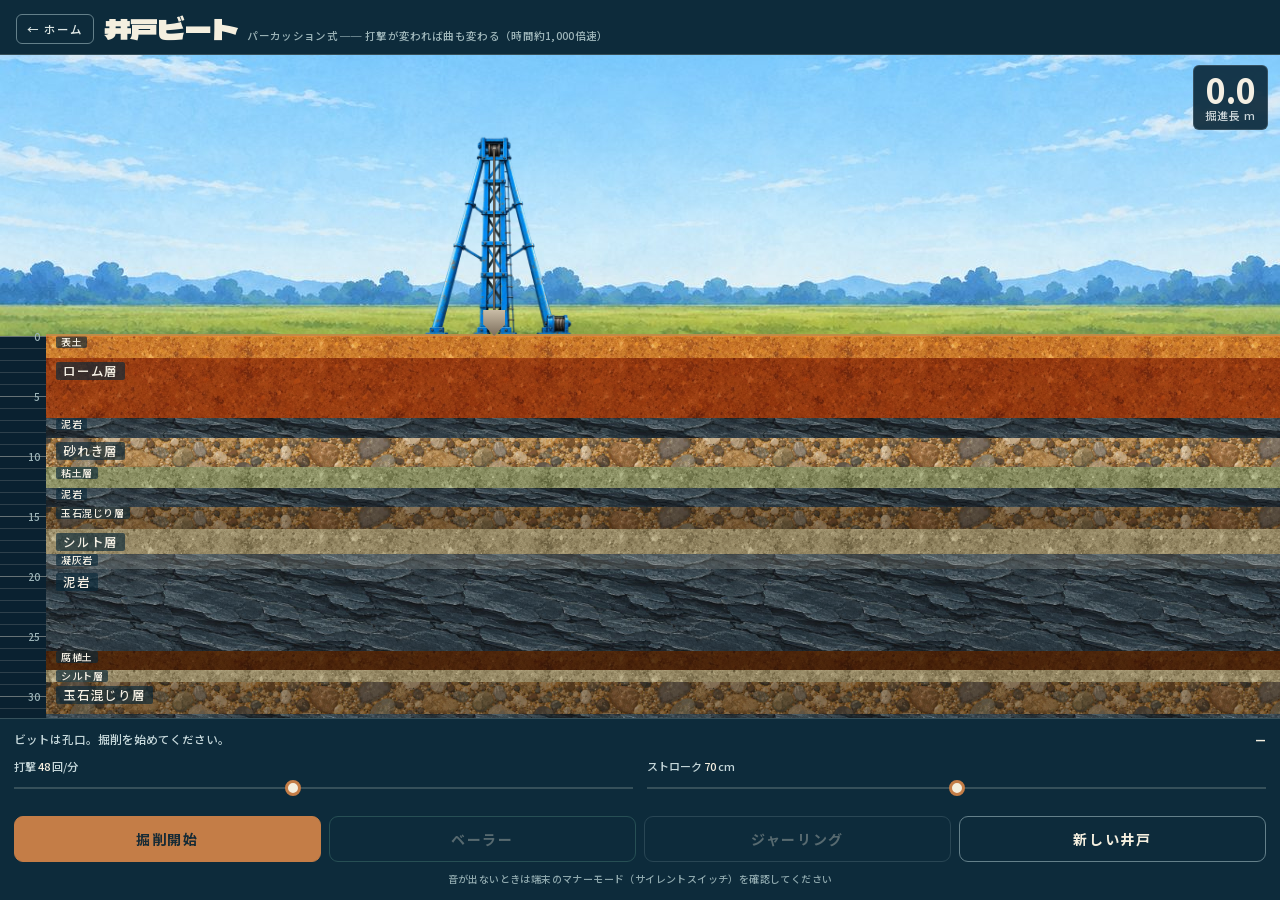
==== commit 4d9ccf76: "掘った記録と肩書きを入れた（工法ごと、ホームに表示）。深度表示の位置とタイトルの大きさも調整 - records.js：本数・累計m・最深を localStorage に保存。累計mで肩書きが上がる（" ====
--- a/percussion/index.html
+++ b/percussion/index.html
@@ -64,7 +64,7 @@
   }
   header h1{
     font-family:"Dela Gothic One","Noto Sans JP","Hiragino Sans",sans-serif;
-    font-size:21px;font-weight:400;font-synthesis:none;letter-spacing:-.045em;line-height:1.3;
+    font-size:28px;font-weight:400;font-synthesis:none;letter-spacing:-.045em;line-height:1;
   }
   header .sub{font-size:10.5px;color:#9DB5B9;letter-spacing:.03em}
   .home{
@@ -294,6 +294,7 @@
   <div class="hint"><span class="k">音が出ないときは</span><span class="k">端末のマナーモード</span><span class="k">（サイレントスイッチ）を</span><span class="k">確認してください</span></div>
 </div>
 
+<script src="../records.js"></script>
 <script>
 const PXM = 12;                // 1m = 12px（薄層の名前が読める縮尺）
 const SUB = 4;                 // 1打撃を4分割した音楽グリッド
@@ -771,7 +772,7 @@
   clank(t,true);
   trouble.prog++;
   if(trouble.prog>=trouble.need){
-    pop(t+.04);
+    pop(t+.04); IdoRec.freed('percussion');
     endTrouble('抜けました。ビットは無事です。掘進を再開します。');
   }else if(trouble.prog>JAR_SAFE && Math.random()<JAR_PART){
     snap(t+.06);
@@ -783,7 +784,7 @@
 }
 /* 孔もビットも地中に置いて、横に寄って新しい井戸を掘り直す */
 function abandonWell(t){
-  const lost=depth;
+  const lost=depth; IdoRec.lost('percussion');
   drawScar(0,lost,holeX); scarCount++;
   holeX+=34; applyHoleX();
   depth=0; slime=0; drilledSinceBail=0;
@@ -844,7 +845,7 @@
       adv*=Math.max(.3,1-slime/3);           // 掘りカスが溜まると効かない
       if(depth<redrillTo) adv*=2;            // 崩壊区間の掘り直しは速い
       else if(depth<knownTo) adv*=1.5;       // 一度掘った地層は勝手が分かる
-      depth+=adv; slime+=adv*.55; drilledSinceBail+=adv;
+      depth+=adv; IdoRec.drill('percussion',adv,depth); slime+=adv*.55; drilledSinceBail+=adv;
       // 帯水層に入った。ストレーナーぶん掘り下げたら、さらって水を確かめる
       if(!struck && depth>=G.aq+1.5){
         startCycle(t,false,'帯水層に入りました。ベーラーで水を確かめます。'); return;
@@ -900,6 +901,7 @@
 
 function finish(){
   done=true; running=false; stopLoop(6000);
+  const up=IdoRec.well('percussion');
   $('#run').textContent='掘削開始'; $('#run').disabled=true;
   $('#bail').disabled=true; closeJarUI();
   casingFull=true;
@@ -908,7 +910,8 @@
   c.style.height=depth*PXM+'px';
   setMsg('出水。ここで掘進を止め、ケーシングとストレーナーを建て込みました。'
     +'深さ'+depth.toFixed(1)+'m・水位GL−'+G.swl.toFixed(1)+'m。'
-    +(scarCount?'（地中に残したビット：'+scarCount+'本）':''));
+    +(scarCount?'（地中に残したビット：'+scarCount+'本）':'')
+    +(up?'　肩書きが「'+up+'」になりました。':''));
   if(ctx){ [52,59,64,71].forEach((n,i)=>pluck(ctx.currentTime+i*.12,n,.16,'sine',3.4)); }
   startAmbient();
   let n=60;                                  // 水位が上がりきるまで描画を続ける
--- a/art/fonts/fonts.css
+++ b/art/fonts/fonts.css
@@ -1,4 +1,4 @@
 /* 井戸ビートの書体（どちらも SIL Open Font License 1.1。ライセンス文は同じフォルダ）。tools/make-fonts.py が作る。手で直さない */
 @font-face{font-family:"Dela Gothic One";font-style:normal;font-weight:400;font-display:swap;src:url(dela-gothic-one.woff2) format("woff2")}
-@font-face{font-family:"Noto Sans JP";font-style:normal;font-weight:500 700;font-display:swap;src:url(noto-sans-jp-core.woff2) format("woff2");unicode-range:U+20-7E,U+D7,U+F7,U+2014-2015,U+2026,U+203B,U+2190-2193,U+2212,U+2500,U+25A0-25A1,U+25B2,U+25BC,U+25CB,U+25CE-25CF,U+2605-2606,U+2661,U+2665,U+3000-3002,U+300C-300F,U+3012,U+301C,U+3041-3096,U+309D-309E,U+30A1-30FE,U+4E00,U+4E0A-4E0B,U+4E2D,U+4E7E,U+4E8B,U+4E95,U+4ECA,U+4ED5,U+4ED8,U+4F4D-4F4E,U+4F7F,U+4FDD,U+500D,U+505C,U+5143,U+5165,U+5171,U+5177,U+518D,U+51DD,U+51FA,U+5206-5207,U+5230,U+5236,U+524A,U+533A,U+53E3,U+53E9,U+5408,U+540A,U+540C,U+5538,U+55B0,U+56DE,U+56F2-56F3,U+571F,U+5730,U+57CB,U+5834,U+5897,U+58C1,U+58CA,U+5909,U+5931,U+594F,U+5965,U+59CB,U+5B54,U+5B8C,U+5BC4,U+5C11,U+5C4A,U+5C64,U+5CA9,U+5D29,U+5DE5,U+5E2F,U+5E95,U+5EA6,U+5EFA,U+5F0F,U+5F15,U+5F35,U+5F37,U+5F53,U+5F85,U+5F8C,U+5FAA,U+5FDC,U+606F,U+610F,U+6210,U+6238,U+623B,U+624B,U+6253,U+627F,U+6295,U+629C,U+629E,U+6301,U+6368,U+6398,U+639B,U+63F4,U+6483,U+6545,U+6570,U+6599,U+65B0,U+65B9,U+65D7,U+65E5,U+6614,U+6642,U+6697,U+66F2,U+6700,U+672B-672C,U+67D4,U+690D,U+697D,U+6A2A,U+6B62-6B63,U+6B8B,U+6C17,U+6C34,U+6C72,U+6CC9,U+6CD5,U+6CE5,U+6CE8,U+6D45,U+6DF1,U+6DF7,U+6E29,U+6E90,U+6E9C,U+6EF2,U+7070,U+70B9,U+7121,U+7389,U+7406,U+74B0,U+75DB,U+76E4,U+76F4,U+7740,U+77F3,U+7802,U+7815,U+7834,U+786C,U+78BA,U+793C,U+795D,U+79FB,U+7AEF,U+7BC4,U+7C98,U+7D04,U+7D19,U+7D9A,U+7DB1,U+7DE8,U+7F6E,U+8108,U+8150,U+8272,U+82B1,U+82E6,U+843D,U+8868,U+88C2,U+8A70,U+8A8D,U+8AAD,U+8ABF,U+8DB3,U+8EE2,U+8EFD,U+8FBC,U+9001,U+901A,U+901F,U+9032,U+9038,U+904A,U+9054,U+906E,U+9078,U+91CD,U+91CF,U+91D1,U+9577,U+9589,U+958B,U+9593,U+9650,U+968E,U+9762,U+97F3,U+97FF,U+9806,U+984D,U+98DF,U+9CF4,U+9ED2,U+FF01-FF5E}
-@font-face{font-family:"Noto Sans JP";font-style:normal;font-weight:500 700;font-display:swap;src:url(noto-sans-jp-extra.woff2) format("woff2");unicode-range:U+4E01,U+4E03,U+4E07-4E09,U+4E0D-4E0E,U+4E11,U+4E14,U+4E16,U+4E18-4E19,U+4E1E,U+4E21,U+4E26,U+4E32,U+4E38-4E39,U+4E3B,U+4E43,U+4E45,U+4E4B,U+4E4D-4E4F,U+4E57,U+4E59,U+4E5D-4E5F,U+4E71,U+4E73,U+4E80,U+4E86,U+4E88-4E89,U+4E8C,U+4E91-4E92,U+4E94,U+4E98-4E99,U+4E9B-4E9C,U+4EA1,U+4EA4-4EA6,U+4EA8,U+4EAB-4EAE,U+4EBA,U+4EC0-4EC1,U+4EC7,U+4ECB,U+4ECF,U+4ED4,U+4ED6,U+4ED9,U+4EE3-4EE5,U+4EEE,U+4EF0,U+4EF2,U+4EF6,U+4EFB,U+4F01,U+4F0A,U+4F0D-4F11,U+4F1A,U+4F1D,U+4F2F,U+4F34,U+4F36,U+4F38,U+4F3A,U+4F3C-4F3D,U+4F43,U+4F46,U+4F4F-4F51,U+4F53,U+4F55,U+4F59,U+4F5C,U+4F73,U+4F75,U+4F7C,U+4F83,U+4F8B,U+4F8D,U+4F9B,U+4F9D,U+4FA0-4FA1,U+4FAD-4FAF,U+4FB5-4FB6,U+4FBF,U+4FC2-4FC4,U+4FCA,U+4FD7,U+4FE1,U+4FE3,U+4FEE,U+4FF3,U+4FF5,U+4FF8,U+4FFA,U+5009,U+500B,U+5012,U+5016,U+5019,U+501F,U+5023-5024,U+5026,U+502B,U+502D,U+5036,U+5039,U+5049,U+504F,U+5065,U+5072,U+5074-5076,U+507D,U+508D,U+5091,U+5098-5099,U+50AC-50AD,U+50B5,U+50B7,U+50BE,U+50C5,U+50CD,U+50CF,U+50D1,U+50D5,U+50DA,U+50E7,U+50FB,U+5100,U+5104,U+5112,U+511F,U+512A,U+5132,U+5141,U+5144-5149,U+514B,U+514D-514E,U+5150,U+515A,U+515C,U+5168,U+516B-516D,U+5175-5176,U+5178,U+517C,U+5185-5186,U+518A,U+5192,U+5197,U+5199,U+51A0,U+51A5,U+51A8,U+51AC,U+51B4,U+51B6-51B7,U+51C4,U+51C6,U+51CB-51CD,U+51E1,U+51E6-51E7,U+51EA,U+51F1,U+51F6,U+51F8-51F9,U+51FD,U+5200,U+5203,U+5208,U+520A,U+5211,U+5217,U+521D,U+5224-5225,U+5229,U+5237-5238,U+523A-523B,U+5243,U+5247,U+524D,U+5256,U+525B,U+5263-5265,U+526F-5270,U+5272,U+5275,U+5283,U+5287,U+5289,U+529B,U+529F-52A0,U+52A3,U+52A9-52AB,U+52B1,U+52B4,U+52B9,U+52BE,U+52C3,U+52C5,U+52C7,U+52C9,U+52D5,U+52D8-52D9,U+52DD,U+52DF,U+52E2,U+52E4,U+52E7,U+52F2,U+52FA,U+52FE-52FF,U+5301-5302,U+5305,U+5316-5317,U+5319,U+531D,U+5320-5321,U+532A,U+5339,U+533B,U+533F,U+5341,U+5343,U+5347-5348,U+534A,U+5351-5354,U+5357-5358,U+535A,U+535C,U+5360,U+5366,U+536F-5371,U+5373-5375,U+5378,U+537F,U+5384,U+5398,U+539A,U+539F,U+53A8-53A9,U+53AD,U+53B3,U+53BB,U+53C2,U+53C8-53CE,U+53D4,U+53D6-53D7,U+53D9,U+53DB,U+53E1-53E2,U+53E4-53E5,U+53EA-53EC,U+53EF-53F3,U+53F6-53F8,U+5403-5404,U+5409,U+540B,U+540D-5411,U+541B,U+541F-5420,U+5426,U+542B,U+5438-5439,U+543B,U+543E,U+5442,U+5446,U+5448-544A,U+5451,U+5468,U+546A,U+5473,U+547C-547D,U+548B-548C,U+54B2-54B3,U+54BD,U+54C0-54C1,U+54C9,U+54E1,U+54E8-54E9,U+54F2,U+5504,U+5506-5507,U+5510,U+5516,U+552F,U+5531,U+553E,U+5544,U+5546,U+554F,U+5553,U+5584,U+5589,U+558B,U+559A,U+559C-559D,U+55A7,U+55AA-55AC,U+55B6,U+55E3,U+5606,U+5609,U+5617-5618,U+5629,U+5631,U+5642,U+564C,U+565B,U+5668,U+5674,U+5678,U+567A,U+5687,U+56A2,U+56DA-56DB,U+56E0,U+56E3,U+56F0,U+56FA,U+56FD,U+5703,U+570F,U+5712,U+5727-5728,U+572D,U+5742,U+5747,U+574A,U+5750-5751,U+5764,U+5766,U+576A,U+5782,U+578B,U+57A2-57A3,U+57CE,U+57DC,U+57DF-57E0,U+57F4,U+57F7,U+57F9-57FA,U+57FC,U+5800,U+5802,U+5805-5806,U+5815,U+5824,U+582A,U+5830-5831,U+5835,U+583A,U+5840-5841,U+584A,U+5851,U+5854,U+5857-585A,U+585E,U+5869,U+586B,U+5875,U+587E,U+5883,U+5893,U+589C,U+58A8,U+58B3,U+58BE,U+58C7,U+58CC,U+58D5,U+58EB-58EC,U+58EE,U+58F0-58F2,U+58F7,U+590F,U+5915-5916,U+5919-591A,U+591C,U+5922,U+5927,U+5929-592B,U+592E,U+5937,U+5944,U+5947-5949,U+5951,U+5954,U+5957,U+5968,U+596A,U+596E,U+5973-5974,U+597D,U+5982-5984,U+598A,U+5993,U+5996,U+5999,U+59A5,U+59A8,U+59AC,U+59B9,U+59BB,U+59BE,U+59C9,U+59D0-59D1,U+59D3-59D4,U+59E5-59E6,U+59EA-59EB,U+59F6,U+59FB,U+59FF,U+5A01,U+5A03,U+5A18,U+5A20,U+5A29,U+5A2F,U+5A3C,U+5A41,U+5A46,U+5A5A,U+5A66,U+5A7F,U+5A92,U+5A9B,U+5AC1,U+5AC9,U+5ACC,U+5AE1,U+5B09,U+5B22,U+5B2C,U+5B30,U+5B50,U+5B57-5B58,U+5B5C-5B5D,U+5B5F,U+5B63-5B64,U+5B66,U+5B6B,U+5B85,U+5B87-5B89,U+5B8B,U+5B8D,U+5B8F,U+5B95,U+5B97-5B9D,U+5B9F,U+5BA2-5BA5,U+5BAE,U+5BB0,U+5BB3-5BB6,U+5BB9,U+5BBF,U+5BC2,U+5BC5-5BC6,U+5BCC,U+5BD2-5BD3,U+5BDB,U+5BDD,U+5BDF,U+5BE1,U+5BE7,U+5BE9,U+5BEE,U+5BF5,U+5BF8,U+5BFA,U+5BFE-5BFF,U+5C01-5C02,U+5C04,U+5C06,U+5C09-5C0B,U+5C0E-5C0F,U+5C16,U+5C1A,U+5C24,U+5C2D,U+5C31,U+5C3A-5C40,U+5C45,U+5C48,U+5C4B,U+5C4D,U+5C51,U+5C55,U+5C5E,U+5C60-5C61,U+5C65,U+5C6F,U+5C71,U+5C90,U+5CA1,U+5CA8,U+5CAC,U+5CB1,U+5CB3,U+5CB8,U+5CE0-5CE1,U+5CE8,U+5CEF-5CF0,U+5CF6,U+5CFB,U+5D07,U+5D0E,U+5D16,U+5D50,U+5D69,U+5D6F,U+5D8B,U+5DBA,U+5DCC,U+5DDD-5DDE,U+5DE1,U+5DE3,U+5DE6-5DE8,U+5DEE,U+5DF1,U+5DF3-5DF4,U+5DF7,U+5DFB,U+5DFD-5DFE,U+5E02-5E03,U+5E06,U+5E0C,U+5E16,U+5E1D,U+5E25,U+5E2B,U+5E2D,U+5E30,U+5E33,U+5E38,U+5E3D,U+5E45,U+5E4C,U+5E55,U+5E61,U+5E63,U+5E72-5E74,U+5E78-5E79,U+5E7B-5E7E,U+5E81,U+5E83-5E84,U+5E87,U+5E8A,U+5E8F,U+5E96-5E97,U+5E9A,U+5E9C,U+5EA7,U+5EAB,U+5EAD,U+5EB5-5EB8,U+5EC3,U+5EC9-5ECA,U+5ED3,U+5EDF-5EE0,U+5EF6-5EF7,U+5EFB-5EFC,U+5EFF,U+5F01,U+5F04,U+5F0A,U+5F10,U+5F13-5F14,U+5F17-5F18,U+5F1B,U+5F1F,U+5F25-5F27,U+5F31,U+5F3C,U+5F3E,U+5F4A,U+5F62,U+5F66,U+5F69-5F6C,U+5F70-5F71,U+5F79,U+5F7C,U+5F80-5F81,U+5F84,U+5F8B,U+5F90,U+5F92-5F93,U+5F97,U+5FA1,U+5FA9,U+5FAE,U+5FB3-5FB4,U+5FB9,U+5FBD,U+5FC3,U+5FC5,U+5FCC-5FCD,U+5FD7-5FD9,U+5FE0,U+5FEB,U+5FF5,U+5FFD,U+6012,U+6016,U+601C-601D,U+6020,U+6025,U+6027-6028,U+602A,U+602F,U+604B,U+6050,U+6052,U+6055,U+6062,U+6065,U+6068-6069,U+606D,U+6070,U+6075,U+6089,U+608C,U+6094,U+609F-60A0,U+60A3,U+60A6,U+60A9-60AA,U+60B2,U+60B6,U+60BC,U+60C5,U+60C7,U+60D1,U+60DA,U+60DC,U+60DF,U+60E3,U+60E8,U+60F0,U+60F3,U+60F9,U+6101,U+6108-6109,U+611A-611B,U+611F,U+6148,U+614B-614C,U+614E,U+6155,U+6162-6163,U+6167-6168,U+616E,U+6170,U+6176,U+617E,U+6182,U+618E,U+6190,U+61A4,U+61A7,U+61A9,U+61B2,U+61B6,U+61BE,U+61C7,U+61D0,U+61F2,U+61F8,U+620A,U+620E,U+6211-6212,U+6216,U+621A,U+621F,U+6226,U+622F,U+6234,U+623F-6240,U+6247,U+6249,U+624D,U+6255,U+6258,U+626E,U+6271,U+6276,U+6279,U+6280,U+6284,U+628A,U+6291,U+6297-6298,U+62AB,U+62B1,U+62B5,U+62B9,U+62BC-62BD,U+62C5,U+62CD,U+62D0,U+62D2-62D3,U+62D8-62D9,U+62DB,U+62DD,U+62E0-62E1,U+62EC-62ED,U+62F3,U+62F6-62F7,U+62FE,U+6307,U+6309,U+6311,U+6319,U+631F,U+6328,U+632B,U+632F,U+633A,U+633D,U+633F,U+6349,U+634C,U+6355,U+6357,U+635C,U+6367,U+636E,U+6372,U+6377,U+637A-637B,U+6383,U+6388,U+638C,U+6392,U+63A0-63A2,U+63A5,U+63A7-63AA,U+63AC,U+63B2,U+63B4,U+63BB,U+63C3,U+63CF-63D0,U+63D6,U+63DA-63DB,U+63E1,U+63EE,U+63FA,U+640D,U+642C-642D,U+643A,U+643E,U+6442,U+6458,U+6469,U+6478,U+647A,U+6492,U+649A,U+649E,U+64A4,U+64AB,U+64AD-64AE,U+64B0,U+64B2,U+64B9,U+64C1,U+64CD,U+64E2,U+64E6,U+64EC,U+64FE,U+652F,U+6539,U+653B,U+653E-653F,U+654F,U+6551,U+6557,U+6559,U+6562-6563,U+6566,U+656C,U+6574-6575,U+6577,U+6587,U+6589,U+658C,U+658E,U+6590-6591,U+6597,U+659C,U+65A1,U+65A4-65A5,U+65A7,U+65AC-65AD,U+65AF,U+65BC-65BD,U+65C5,U+65CB,U+65CF,U+65E2,U+65E6-65E9,U+65EC-65ED,U+65FA,U+6602,U+6606-6607,U+660C,U+660E-660F,U+6613,U+661F-6620,U+6625,U+6627-6628,U+662D,U+662F,U+663C,U+6643,U+664B,U+6652,U+6666,U+6669,U+666E-666F,U+6674,U+6676,U+667A,U+6681,U+6687,U+6691,U+6696,U+66A2,U+66A6,U+66AB,U+66AE,U+66B4,U+66C7,U+66D9,U+66DC-66DD,U+66F3-66F4,U+66F8-66F9,U+66FD-66FF,U+6708-6709,U+670B,U+670D,U+6714-6715,U+6717,U+671B,U+671D,U+671F,U+6728,U+672A,U+672D,U+6731,U+6734,U+673A,U+673D,U+6749,U+674E-6751,U+6753,U+6756,U+675C,U+675F,U+6761-6762,U+6765,U+676D,U+676F,U+6771,U+6775,U+6777,U+677E-677F,U+6787,U+6790,U+6795,U+6797,U+679A,U+679C-679D,U+67A0,U+67A2,U+67AF,U+67B6,U+67C1,U+67C4,U+67CA,U+67CF-67D1,U+67D3,U+67D8,U+67DA,U+67F1,U+67F3-67F5,U+67FB,U+67FE-67FF,U+6802-6804,U+6813,U+6816-6817,U+6821-6822,U+682A,U+6834,U+6838-6839,U+683C-683D,U+6841-6843,U+6848,U+6850-6851,U+6853-6854,U+685C-685D,U+685F,U+6867,U+6876,U+6881,U+6885,U+6893,U+6897,U+68A2,U+68A7-68A8,U+68AF-68B1,U+68B6,U+68BC,U+68C4,U+68C9,U+68CB,U+68D2,U+68DA,U+68DF,U+68EE,U+68F2,U+68FA,U+6900,U+6905,U+690B,U+690E,U+6919,U+691B-691C,U+6934,U+693F,U+694A,U+6953,U+6955,U+695A,U+6960,U+6962,U+696D,U+696F,U+6973,U+6975,U+697C,U+6982,U+698A,U+698E,U+6994,U+699B,U+69CB-69CD,U+69D8-69D9,U+69FB,U+69FD,U+6A0B,U+6A17,U+6A19,U+6A1F,U+6A21,U+6A29,U+6A2B,U+6A35,U+6A39-6A3A,U+6A3D,U+6A4B,U+6A58,U+6A5F,U+6A61,U+6A7F-6A80,U+6A8E,U+6AD3,U+6ADB,U+6AE8,U+6B04,U+6B1D,U+6B20-6B21,U+6B23,U+6B27,U+6B32,U+6B3A,U+6B3D-6B3E,U+6B4C,U+6B4E,U+6B53,U+6B64,U+6B66,U+6B69-6B6A,U+6B6F,U+6B73-6B74,U+6B7B,U+6B86,U+6B89-6B8A,U+6B96,U+6BB4-6BB5,U+6BBA-6BBB,U+6BBF,U+6BC5,U+6BCD-6BCE,U+6BD2,U+6BD4,U+6BD8,U+6BDB,U+6C0F,U+6C11,U+6C37-6C38,U+6C3E,U+6C40-6C42,U+6C4E,U+6C50,U+6C57,U+6C5A,U+6C5D,U+6C5F-6C60,U+6C70,U+6C7A,U+6C7D,U+6C83,U+6C88,U+6C8C,U+6C93,U+6C96,U+6C99,U+6CA1-6CA2,U+6CAB,U+6CB3,U+6CB8-6CB9,U+6CBB-6CBC,U+6CBF,U+6CC1,U+6CCA,U+6CCC,U+6CE1-6CE3,U+6CF0,U+6CF3,U+6D0B,U+6D17,U+6D1B,U+6D1E,U+6D25,U+6D29-6D2A,U+6D32,U+6D3B,U+6D3E,U+6D41,U+6D44,U+6D5C,U+6D66,U+6D69-6D6A,U+6D6C,U+6D6E,U+6D74,U+6D77-6D78,U+6D88,U+6D8C,U+6D99,U+6D9B-6D9C,U+6DAF,U+6DB2,U+6DBC,U+6DC0,U+6DCB,U+6DD1,U+6DD8,U+6DE1,U+6DEB,U+6DF3,U+6DF5,U+6DFB,U+6E05,U+6E07-6E09,U+6E0B,U+6E13,U+6E1A-6E1B,U+6E20-6E21,U+6E25-6E26,U+6E2C,U+6E2F,U+6E4A,U+6E56,U+6E58,U+6E5B,U+6E67,U+6E6F,U+6E7E-6E80,U+6E8C,U+6E96,U+6E9D,U+6EA2,U+6EB6,U+6EBA,U+6EC5,U+6ECB,U+6ED1,U+6EDD-6EDE,U+6EF4,U+6F01-6F02,U+6F06,U+6F09,U+6F0F,U+6F14-6F15,U+6F20,U+6F22-6F23,U+6F2B-6F2C,U+6F38,U+6F45,U+6F54,U+6F5C,U+6F5F,U+6F64,U+6F6E,U+6F70,U+6F84,U+6F97,U+6FB1,U+6FC0-6FC1,U+6FC3,U+6FE0-6FE1,U+6FEB,U+6FEF,U+7015,U+701E,U+7026-7027,U+702C,U+7058,U+706B,U+706F,U+7078,U+707C-707D,U+7089-708A,U+708E,U+70AD,U+70BA,U+70C8,U+70CF,U+70F9,U+7114,U+711A,U+7126,U+7136,U+713C,U+7149,U+714E,U+7159,U+7164,U+7167,U+7169,U+716E,U+717D,U+718A,U+7194,U+719F,U+71B1,U+71C3,U+71C8,U+71D0,U+71D5,U+71E5-71E6,U+71ED,U+7206,U+722A,U+7235-7236,U+723A,U+723D-723E,U+7247-7248,U+724C,U+7252,U+7259,U+725B,U+725D,U+725F,U+7261-7262,U+7267,U+7269,U+7272,U+7279,U+727D,U+7280,U+72A0,U+72AC,U+72AF,U+72B6,U+72C2,U+72D0,U+72D7,U+72D9,U+72DB,U+72E9,U+72EC-72ED,U+72F8,U+72FC-72FD,U+731B,U+731F,U+732A-732B,U+732E,U+7336-7337,U+733F,U+7344-7345,U+7363,U+7372,U+7384,U+7387,U+738B,U+7396,U+73A9,U+73B2,U+73C2,U+73CA,U+73CD,U+73E0,U+73EA,U+73ED,U+73FE,U+7403,U+7409,U+7422,U+7433-7436,U+745A-745B,U+745E,U+7460,U+7473,U+7483,U+74BD,U+74DC,U+74E2,U+74E6,U+74F6,U+7511,U+7518,U+751A,U+751C,U+751F,U+7523,U+7525,U+7528,U+752B,U+7530-7533,U+7537,U+753A-753B,U+754C,U+754F,U+7551,U+7554,U+7559,U+755C-755D,U+7560,U+7562,U+7565-7566,U+756A,U+7570,U+7573,U+7577,U+757F,U+758B,U+758E-758F,U+7591,U+75AB,U+75B2,U+75B9,U+75BE,U+75C5,U+75C7,U+75D4-75D5,U+75D8,U+75E2,U+75E9,U+75F4,U+7642,U+764C,U+7652,U+7656,U+767A-767B,U+767D-767E,U+7684,U+7686-7687,U+7690,U+76AE,U+76BF,U+76C3,U+76C6,U+76C8,U+76CA,U+76D7,U+76DB,U+76DF,U+76E3,U+76EE,U+76F2,U+76F8,U+76FE,U+7701,U+7709,U+770B-770C,U+771F-7720,U+773A,U+773C,U+7761,U+7763,U+7766,U+77A5,U+77AC-77AD,U+77B3,U+77DB,U+77E2,U+77E5,U+77E7,U+77E9,U+77ED,U+77EF,U+7814,U+7825-7827,U+7832,U+783A,U+783F,U+785D,U+786B,U+786F,U+7872,U+7881,U+7887,U+788D,U+7891,U+7893,U+7895,U+7897,U+78A7,U+78A9,U+78C1,U+78D0,U+78E8,U+78EF,U+7901,U+790E,U+793A,U+793E,U+7941,U+7947-7949,U+7950,U+7956,U+795E,U+7962,U+7965,U+7968,U+796D,U+7977,U+7981,U+7984-7985,U+798D-798F,U+79A6,U+79B0,U+79BD-79C1,U+79CB,U+79D1-79D2,U+79D8,U+79DF,U+79E4,U+79E6,U+79E9,U+79F0,U+7A00,U+7A0B,U+7A0E,U+7A14,U+7A17,U+7A1A,U+7A1C,U+7A2E,U+7A32,U+7A3C-7A3D,U+7A3F-7A40,U+7A42,U+7A46,U+7A4D-7A50,U+7A63,U+7A6B,U+7A74,U+7A76,U+7A7A,U+7A7F,U+7A81,U+7A83-7A84,U+7A92-7A93,U+7A9F,U+7AAA,U+7AAE-7AAF,U+7ABA,U+7AC3,U+7ACB,U+7ADC,U+7AE0,U+7AE3,U+7AE5,U+7AEA,U+7AF6,U+7AF9-7AFA,U+7AFF,U+7B08,U+7B11,U+7B1B,U+7B20,U+7B25-7B26,U+7B2C,U+7B39,U+7B46,U+7B48-7B49,U+7B4B,U+7B4F,U+7B51-7B52,U+7B54,U+7B56,U+7B86-7B87,U+7B94-7B95,U+7B97,U+7BA1,U+7BAA,U+7BAD,U+7BB1,U+7BB8,U+7BC0,U+7BC7,U+7BC9,U+7BE0,U+7BE4,U+7BED,U+7C21,U+7C38,U+7C3E-7C3F,U+7C4D,U+7C73,U+7C7E,U+7C81-7C82,U+7C89,U+7C8B,U+7C8D,U+7C92,U+7C95,U+7C97,U+7C9B,U+7C9F,U+7CA5,U+7CA7,U+7CBE,U+7CCA,U+7CCE,U+7CD6,U+7CDE-7CE0,U+7CE7,U+7CF8,U+7CFB,U+7CFE,U+7D00,U+7D05,U+7D0B,U+7D0D,U+7D10,U+7D14,U+7D17-7D18,U+7D1A-7D1B,U+7D20-7D22,U+7D2B-7D2C,U+7D2F-7D30,U+7D33,U+7D39-7D3A,U+7D42-7D44,U+7D4C,U+7D50,U+7D5E,U+7D61-7D62,U+7D66,U+7D71,U+7D75-7D76,U+7D79,U+7D99,U+7D9C,U+7DAC-7DAD,U+7DB2,U+7DB4,U+7DBB,U+7DBE-7DBF,U+7DCA-7DCB,U+7DCF,U+7DD1-7DD2,U+7DDA,U+7DE0,U+7DE9,U+7DEC,U+7DEF,U+7DF4,U+7E01,U+7E04,U+7E1B,U+7E1E,U+7E26,U+7E2B,U+7E2E,U+7E3E,U+7E41,U+7E4A-7E4B,U+7E4D,U+7E54-7E55,U+7E6D,U+7E70,U+7E82,U+7E8F,U+7F36,U+7F6A-7F6B,U+7F70,U+7F72,U+7F75,U+7F77,U+7F85,U+7F8A,U+7F8E,U+7FA4,U+7FA8-7FA9,U+7FBD,U+7FC1,U+7FCC,U+7FD2,U+7FE0,U+7FEB,U+7FF0,U+7FFB-7FFC,U+8000-8001,U+8003,U+8005,U+800C,U+8010,U+8015,U+8017,U+8033,U+8036,U+803D,U+8056,U+805E,U+8061,U+806F,U+8074,U+8077,U+807E,U+8087,U+8089,U+808B-808C,U+8096,U+8098,U+809D,U+80A1-80A2,U+80A5,U+80A9-80AA,U+80AF,U+80B1-80B2,U+80B4,U+80BA,U+80C3,U+80C6,U+80CC,U+80CE,U+80DE,U+80E1,U+80E4,U+80F4,U+80F8,U+80FD,U+8102,U+8105-8107,U+810A,U+811A,U+8131,U+8133,U+8139,U+814E,U+8154-8155,U+816B,U+8170,U+8178-817A,U+817F,U+818F,U+819A,U+819C-819D,U+81A8,U+81B3,U+81BF,U+81C6,U+81D3,U+81E3,U+81E5,U+81E8,U+81EA,U+81ED,U+81F3-81F4,U+81FC,U+8208,U+820C,U+820E,U+8217-8218,U+821B-821C,U+821E-821F,U+822A,U+822C,U+8235-8237,U+8239,U+8247,U+8266,U+826E-826F,U+8276,U+828B,U+8299,U+829D,U+82A5-82A6,U+82AD,U+82AF,U+82B3,U+82B8-82B9,U+82BD,U+82C5,U+82D1,U+82D3-82D4,U+82D7,U+82DB,U+82E5,U+82E7,U+82EB,U+82F1,U+8302,U+8304-8305,U+830E,U+831C,U+8328,U+8336,U+8338,U+8349-834A,U+834F,U+8352,U+8358,U+8377,U+837B,U+839E,U+83AB,U+83B1,U+83C5,U+83CA,U+83CC,U+83D3,U+83D6,U+83DC,U+83DF,U+83E9,U+83EF-83F1,U+8404,U+840C,U+840E,U+8429,U+8431,U+8449,U+844E,U+8457,U+845B,U+8461,U+8463,U+8466,U+846C,U+8471,U+8475,U+847A,U+848B,U+8490,U+8494,U+8499,U+849C,U+84B2,U+84B8,U+84BC,U+84C4,U+84C9,U+84CB,U+84D1,U+84EC,U+84EE,U+8500,U+8511,U+8513,U+851A,U+8526,U+852D,U+8535,U+853D,U+8543,U+8549-854A,U+854E,U+8557,U+8568-856A,U+8584,U+8597,U+8599,U+85A6,U+85A9-85AC,U+85AE-85AF,U+85C1,U+85CD,U+85E4,U+85E9,U+85F7,U+85FB,U+8607,U+862D,U+864E,U+8650,U+865A,U+865C,U+865E,U+866B,U+8679,U+867B,U+868A,U+8695,U+86A4,U+86C7,U+86CB,U+86CD-86CE,U+86D9,U+86E4,U+86ED-86EE,U+86F8,U+86FE,U+8702,U+8718,U+871C,U+8749,U+874B,U+8755,U+8766,U+8776,U+877F,U+878D,U+87BA,U+87F9,U+87FB,U+8840,U+8846,U+884C,U+8853,U+8857,U+885B,U+885D,U+8861,U+8863,U+8870,U+8877,U+887F,U+8888,U+888B,U+8896,U+88AB,U+88B4,U+88B7,U+88C1,U+88C5,U+88CF,U+88D5,U+88DC,U+88DF,U+88E1,U+88F3,U+88F8,U+88FD-88FE,U+8907,U+8910,U+8912,U+8956,U+895F,U+8972,U+897F,U+8981,U+8986-8987,U+898B,U+898F,U+8996-8997,U+899A,U+89A7,U+89AA,U+89B3,U+89D2,U+89E3,U+89E6,U+8A00,U+8A02,U+8A08,U+8A0A,U+8A0E,U+8A13,U+8A17-8A18,U+8A1F,U+8A23,U+8A2A,U+8A2D,U+8A31,U+8A33-8A34,U+8A3A-8A3C,U+8A50-8A51,U+8A54-8A55,U+8A5E,U+8A60,U+8A63,U+8A66,U+8A69,U+8A6B,U+8A6E,U+8A71-8A73,U+8A87,U+8A89,U+8A8C,U+8A93,U+8A95,U+8A98,U+8A9E,U+8AA0,U+8AA4,U+8AAC,U+8AB0,U+8AB2,U+8AB9,U+8ABC,U+8AC7,U+8ACB-8ACC,U+8ACF,U+8AD2,U+8AD6,U+8ADC,U+8AE6,U+8AED-8AEE,U+8AF8,U+8AFA,U+8AFE,U+8B00-8B02,U+8B04,U+8B0E,U+8B19,U+8B1B,U+8B1D,U+8B21,U+8B2C,U+8B39,U+8B58,U+8B5C,U+8B66,U+8B70,U+8B72,U+8B77,U+8B83,U+8B90,U+8C37,U+8C46,U+8C4A,U+8C5A,U+8C61,U+8C6A,U+8C79,U+8C8C,U+8C9D-8C9E,U+8CA0-8CA2,U+8CA7-8CA9,U+8CAB-8CAC,U+8CAF-8CB0,U+8CB4,U+8CB7-8CB8,U+8CBB-8CBC,U+8CBF-8CC0,U+8CC2-8CC4,U+8CC7,U+8CCA,U+8CCE,U+8CD1,U+8CD3,U+8CDB-8CDC,U+8CDE,U+8CE0,U+8CE2,U+8CE6,U+8CEA,U+8CED,U+8CFC,U+8D08,U+8D0B,U+8D64,U+8D66,U+8D6B,U+8D70,U+8D74,U+8D77,U+8D85,U+8D8A,U+8DA3,U+8DA8,U+8DDD,U+8DE1,U+8DE8,U+8DEF,U+8DF3,U+8DF5,U+8E0A,U+8E0F,U+8E44,U+8E5F,U+8E74,U+8E8D,U+8EAB,U+8EAF,U+8ECA,U+8ECC-8ECD,U+8ED2,U+8EDF,U+8EF8,U+8F03,U+8F09,U+8F14,U+8F1D,U+8F29-8F2A,U+8F2F,U+8F38,U+8F3F,U+8F44,U+8F4D,U+8F5F,U+8F61,U+8F9B,U+8F9E,U+8FB0-8FB2,U+8FBA-8FBB,U+8FBF,U+8FC2,U+8FC4-8FC5,U+8FCE,U+8FD1,U+8FD4,U+8FE6,U+8FE9,U+8FEB,U+8FED,U+8FF0,U+8FF7,U+8FFD,U+9000,U+9003,U+9006,U+900F-9010,U+9013-9014,U+9017,U+9019,U+901D,U+9020,U+9022-9023,U+902E,U+9031,U+903C,U+9041-9042,U+9045,U+9047,U+904B,U+904D-904E,U+9053,U+9055,U+905C,U+9060-9061,U+9063,U+9065,U+9069,U+906D,U+9075,U+9077,U+907A,U+907C,U+907F,U+9084,U+9091,U+90A3,U+90A6,U+90AA,U+90B8,U+90C1,U+90CA,U+90CE,U+90E1,U+90E8,U+90ED,U+90F5,U+90F7,U+90FD,U+912D,U+9149,U+914B-914E,U+9152,U+9154,U+9162,U+916A,U+916C,U+9175,U+9177-9178,U+9187,U+918D,U+9190,U+9192,U+9197,U+919C,U+91A4,U+91B8,U+91C6-91C8,U+91CC,U+91CE,U+91D8,U+91DC-91DD,U+91E3,U+91E6-91E7,U+920D-920E,U+9234,U+9237,U+9244,U+925B,U+9262,U+9266,U+9271,U+927E,U+9280,U+9283,U+9285,U+9291,U+9298,U+929A,U+92AD,U+92D2,U+92E4,U+92EA,U+92ED,U+92F2-92F3,U+92F8,U+92FC,U+9306,U+9310,U+9318,U+9320,U+9326,U+9328,U+932B-932C,U+932F,U+9332,U+934B,U+934D,U+9354,U+935B,U+936C,U+9375,U+937E,U+938C,U+9396-9397,U+939A,U+93A7,U+93AE,U+93D1,U+93E1,U+9418-9419,U+9438,U+9451,U+9453,U+9580,U+9583,U+958F,U+9591,U+95A2-95A5,U+95B2,U+95C7,U+95D8,U+961C,U+962A,U+9632,U+963B,U+963F-9640,U+9644,U+964D,U+965B,U+9662-9665,U+966A,U+9670,U+9673,U+9675-9676,U+9678,U+967A,U+967D,U+9685-9686,U+9688,U+968A,U+968F,U+9694,U+9699,U+969B-969C,U+96A0,U+96A3,U+96B7,U+96BB-96BC,U+96C0-96C1,U+96C4-96C7,U+96CC,U+96D1,U+96DB,U+96E2-96E3,U+96E8,U+96EA-96EB,U+96F0,U+96F2,U+96F6-96F7,U+96FB,U+9700,U+9707,U+970A,U+971C,U+971E,U+9727,U+9732,U+9752,U+9756,U+9759,U+975E,U+9769,U+976D,U+9774,U+9784,U+978D,U+9798,U+97A0,U+97AD,U+97D3,U+97EE,U+97FB,U+9801-9803,U+9805,U+9808,U+9810-9813,U+9817-9818,U+981A,U+982C-982D,U+9834,U+983B-983C,U+984C,U+984E,U+9854-9855,U+9858,U+985B,U+985E,U+9867,U+98A8,U+98DB,U+98E2,U+98EF,U+98F2,U+98F4,U+98FC-98FE,U+9905,U+990A,U+990C,U+9910,U+9913,U+9928,U+9957,U+9996,U+9999,U+99A8,U+99AC,U+99B3-99B4,U+99C1,U+99C4-99C6,U+99C8,U+99D0,U+99D2,U+99D5,U+99FF,U+9A0E,U+9A12-9A13,U+9A28,U+9A30,U+9A5A,U+9AA8,U+9AB8,U+9AC4,U+9AD8,U+9AEA,U+9AED,U+9B3C,U+9B41-9B42,U+9B45,U+9B54,U+9B5A,U+9B6F,U+9B8E,U+9B92,U+9BAA-9BAB,U+9BAD-9BAE,U+9BC9,U+9BD6,U+9BDB,U+9BE8,U+9BF5,U+9C0D,U+9C10,U+9C2D,U+9C2F,U+9C39,U+9C3B,U+9C48,U+9C52,U+9C57,U+9CE5,U+9CE9,U+9CF3,U+9CF6,U+9D07,U+9D0E,U+9D1B,U+9D28,U+9D2B-9D2C,U+9D3B,U+9D5C,U+9D60-9D61,U+9D6C,U+9D8F,U+9DB4,U+9DF2,U+9DF9-9DFA,U+9E78,U+9E7F,U+9E93,U+9E97,U+9E9F,U+9EA6,U+9EB9-9EBB,U+9EBF,U+9EC4,U+9ECD,U+9ED9,U+9EDB,U+9F0E,U+9F13,U+9F20,U+9F3B,U+9F62,U+9F8D}
+@font-face{font-family:"Noto Sans JP";font-style:normal;font-weight:500 700;font-display:swap;src:url(noto-sans-jp-core.woff2) format("woff2");unicode-range:U+20-7E,U+D7,U+F7,U+2014-2015,U+2026,U+203B,U+2190-2193,U+2212,U+2500,U+25A0-25A1,U+25B2,U+25BC,U+25CB,U+25CE-25CF,U+2605-2606,U+2661,U+2665,U+3000-3002,U+300C-300F,U+3012,U+301C,U+3041-3096,U+309D-309E,U+30A1-30FE,U+4E00,U+4E0A-4E0B,U+4E2D,U+4E7E,U+4E8B,U+4E95,U+4ECA,U+4ED5,U+4ED8,U+4F4D-4F4E,U+4F7F,U+4FDD,U+500D,U+505C,U+5143,U+5165,U+5171,U+5177,U+518D,U+51DD,U+51FA,U+5206-5207,U+5230,U+5236,U+524A,U+52A9,U+533A,U+53E3,U+53E9,U+5408,U+540A,U+540C-540D,U+5538,U+55B0,U+56DE,U+56F2-56F3,U+571F,U+5730,U+57CB,U+5834,U+5897,U+58C1,U+58CA,U+5909,U+5931,U+594F,U+5965,U+59CB,U+5B50,U+5B54,U+5B8C,U+5BC4,U+5C11,U+5C4A,U+5C64,U+5CA9,U+5D29,U+5DE5,U+5E2B,U+5E2F,U+5E95,U+5EA6,U+5EFA,U+5F0F,U+5F15,U+5F35,U+5F37,U+5F53,U+5F85,U+5F8C,U+5FAA,U+5FDC,U+606F,U+610F,U+6210,U+6238,U+623B,U+624B,U+6253,U+627F,U+6295,U+629C,U+629E,U+6301,U+6368,U+6398,U+639B,U+63F4,U+6483,U+6545,U+6570,U+6599,U+65B0,U+65B9,U+65D7,U+65E5,U+6614,U+6642,U+6697,U+66F2,U+66F8,U+6700,U+672B-672C,U+67D4,U+690D,U+697D,U+6A2A,U+6B21,U+6B62-6B63,U+6B8B,U+6C17,U+6C34,U+6C72,U+6CC9,U+6CD5,U+6CE5,U+6CE8,U+6D45,U+6DF1,U+6DF7,U+6E29,U+6E90,U+6E9C,U+6EF2,U+7070,U+70B9,U+7121,U+7389,U+7406,U+74B0,U+75DB,U+76E4,U+76F4,U+7740,U+77F3,U+7802,U+7815,U+7834,U+786C,U+78BA,U+793C,U+795D,U+79FB,U+7AEF,U+7BC4,U+7C98,U+7D04,U+7D19,U+7D2F,U+7D9A,U+7DB1,U+7DE8,U+7F6E,U+7FD2,U+80A9,U+8108,U+8150,U+8272,U+82B1,U+82E6,U+843D,U+8868,U+88C2,U+898B,U+8A08,U+8A70,U+8A8D,U+8AAD,U+8ABF,U+8DB3,U+8EE2,U+8EFD,U+8FBC,U+9001,U+901A,U+901F,U+9032,U+9038,U+904A,U+9054,U+906E,U+9078,U+91CD,U+91CF,U+91D1,U+9577,U+9589,U+958B,U+9593,U+9650,U+968E,U+9762,U+97F3,U+97FF,U+9806,U+984D,U+98DF,U+9AD8,U+9CF4,U+9ED2,U+FF01-FF5E}
+@font-face{font-family:"Noto Sans JP";font-style:normal;font-weight:500 700;font-display:swap;src:url(noto-sans-jp-extra.woff2) format("woff2");unicode-range:U+4E01,U+4E03,U+4E07-4E09,U+4E0D-4E0E,U+4E11,U+4E14,U+4E16,U+4E18-4E19,U+4E1E,U+4E21,U+4E26,U+4E32,U+4E38-4E39,U+4E3B,U+4E43,U+4E45,U+4E4B,U+4E4D-4E4F,U+4E57,U+4E59,U+4E5D-4E5F,U+4E71,U+4E73,U+4E80,U+4E86,U+4E88-4E89,U+4E8C,U+4E91-4E92,U+4E94,U+4E98-4E99,U+4E9B-4E9C,U+4EA1,U+4EA4-4EA6,U+4EA8,U+4EAB-4EAE,U+4EBA,U+4EC0-4EC1,U+4EC7,U+4ECB,U+4ECF,U+4ED4,U+4ED6,U+4ED9,U+4EE3-4EE5,U+4EEE,U+4EF0,U+4EF2,U+4EF6,U+4EFB,U+4F01,U+4F0A,U+4F0D-4F11,U+4F1A,U+4F1D,U+4F2F,U+4F34,U+4F36,U+4F38,U+4F3A,U+4F3C-4F3D,U+4F43,U+4F46,U+4F4F-4F51,U+4F53,U+4F55,U+4F59,U+4F5C,U+4F73,U+4F75,U+4F7C,U+4F83,U+4F8B,U+4F8D,U+4F9B,U+4F9D,U+4FA0-4FA1,U+4FAD-4FAF,U+4FB5-4FB6,U+4FBF,U+4FC2-4FC4,U+4FCA,U+4FD7,U+4FE1,U+4FE3,U+4FEE,U+4FF3,U+4FF5,U+4FF8,U+4FFA,U+5009,U+500B,U+5012,U+5016,U+5019,U+501F,U+5023-5024,U+5026,U+502B,U+502D,U+5036,U+5039,U+5049,U+504F,U+5065,U+5072,U+5074-5076,U+507D,U+508D,U+5091,U+5098-5099,U+50AC-50AD,U+50B5,U+50B7,U+50BE,U+50C5,U+50CD,U+50CF,U+50D1,U+50D5,U+50DA,U+50E7,U+50FB,U+5100,U+5104,U+5112,U+511F,U+512A,U+5132,U+5141,U+5144-5149,U+514B,U+514D-514E,U+5150,U+515A,U+515C,U+5168,U+516B-516D,U+5175-5176,U+5178,U+517C,U+5185-5186,U+518A,U+5192,U+5197,U+5199,U+51A0,U+51A5,U+51A8,U+51AC,U+51B4,U+51B6-51B7,U+51C4,U+51C6,U+51CB-51CD,U+51E1,U+51E6-51E7,U+51EA,U+51F1,U+51F6,U+51F8-51F9,U+51FD,U+5200,U+5203,U+5208,U+520A,U+5211,U+5217,U+521D,U+5224-5225,U+5229,U+5237-5238,U+523A-523B,U+5243,U+5247,U+524D,U+5256,U+525B,U+5263-5265,U+526F-5270,U+5272,U+5275,U+5283,U+5287,U+5289,U+529B,U+529F-52A0,U+52A3,U+52AA-52AB,U+52B1,U+52B4,U+52B9,U+52BE,U+52C3,U+52C5,U+52C7,U+52C9,U+52D5,U+52D8-52D9,U+52DD,U+52DF,U+52E2,U+52E4,U+52E7,U+52F2,U+52FA,U+52FE-52FF,U+5301-5302,U+5305,U+5316-5317,U+5319,U+531D,U+5320-5321,U+532A,U+5339,U+533B,U+533F,U+5341,U+5343,U+5347-5348,U+534A,U+5351-5354,U+5357-5358,U+535A,U+535C,U+5360,U+5366,U+536F-5371,U+5373-5375,U+5378,U+537F,U+5384,U+5398,U+539A,U+539F,U+53A8-53A9,U+53AD,U+53B3,U+53BB,U+53C2,U+53C8-53CE,U+53D4,U+53D6-53D7,U+53D9,U+53DB,U+53E1-53E2,U+53E4-53E5,U+53EA-53EC,U+53EF-53F3,U+53F6-53F8,U+5403-5404,U+5409,U+540B,U+540E-5411,U+541B,U+541F-5420,U+5426,U+542B,U+5438-5439,U+543B,U+543E,U+5442,U+5446,U+5448-544A,U+5451,U+5468,U+546A,U+5473,U+547C-547D,U+548B-548C,U+54B2-54B3,U+54BD,U+54C0-54C1,U+54C9,U+54E1,U+54E8-54E9,U+54F2,U+5504,U+5506-5507,U+5510,U+5516,U+552F,U+5531,U+553E,U+5544,U+5546,U+554F,U+5553,U+5584,U+5589,U+558B,U+559A,U+559C-559D,U+55A7,U+55AA-55AC,U+55B6,U+55E3,U+5606,U+5609,U+5617-5618,U+5629,U+5631,U+5642,U+564C,U+565B,U+5668,U+5674,U+5678,U+567A,U+5687,U+56A2,U+56DA-56DB,U+56E0,U+56E3,U+56F0,U+56FA,U+56FD,U+5703,U+570F,U+5712,U+5727-5728,U+572D,U+5742,U+5747,U+574A,U+5750-5751,U+5764,U+5766,U+576A,U+5782,U+578B,U+57A2-57A3,U+57CE,U+57DC,U+57DF-57E0,U+57F4,U+57F7,U+57F9-57FA,U+57FC,U+5800,U+5802,U+5805-5806,U+5815,U+5824,U+582A,U+5830-5831,U+5835,U+583A,U+5840-5841,U+584A,U+5851,U+5854,U+5857-585A,U+585E,U+5869,U+586B,U+5875,U+587E,U+5883,U+5893,U+589C,U+58A8,U+58B3,U+58BE,U+58C7,U+58CC,U+58D5,U+58EB-58EC,U+58EE,U+58F0-58F2,U+58F7,U+590F,U+5915-5916,U+5919-591A,U+591C,U+5922,U+5927,U+5929-592B,U+592E,U+5937,U+5944,U+5947-5949,U+5951,U+5954,U+5957,U+5968,U+596A,U+596E,U+5973-5974,U+597D,U+5982-5984,U+598A,U+5993,U+5996,U+5999,U+59A5,U+59A8,U+59AC,U+59B9,U+59BB,U+59BE,U+59C9,U+59D0-59D1,U+59D3-59D4,U+59E5-59E6,U+59EA-59EB,U+59F6,U+59FB,U+59FF,U+5A01,U+5A03,U+5A18,U+5A20,U+5A29,U+5A2F,U+5A3C,U+5A41,U+5A46,U+5A5A,U+5A66,U+5A7F,U+5A92,U+5A9B,U+5AC1,U+5AC9,U+5ACC,U+5AE1,U+5B09,U+5B22,U+5B2C,U+5B30,U+5B57-5B58,U+5B5C-5B5D,U+5B5F,U+5B63-5B64,U+5B66,U+5B6B,U+5B85,U+5B87-5B89,U+5B8B,U+5B8D,U+5B8F,U+5B95,U+5B97-5B9D,U+5B9F,U+5BA2-5BA5,U+5BAE,U+5BB0,U+5BB3-5BB6,U+5BB9,U+5BBF,U+5BC2,U+5BC5-5BC6,U+5BCC,U+5BD2-5BD3,U+5BDB,U+5BDD,U+5BDF,U+5BE1,U+5BE7,U+5BE9,U+5BEE,U+5BF5,U+5BF8,U+5BFA,U+5BFE-5BFF,U+5C01-5C02,U+5C04,U+5C06,U+5C09-5C0B,U+5C0E-5C0F,U+5C16,U+5C1A,U+5C24,U+5C2D,U+5C31,U+5C3A-5C40,U+5C45,U+5C48,U+5C4B,U+5C4D,U+5C51,U+5C55,U+5C5E,U+5C60-5C61,U+5C65,U+5C6F,U+5C71,U+5C90,U+5CA1,U+5CA8,U+5CAC,U+5CB1,U+5CB3,U+5CB8,U+5CE0-5CE1,U+5CE8,U+5CEF-5CF0,U+5CF6,U+5CFB,U+5D07,U+5D0E,U+5D16,U+5D50,U+5D69,U+5D6F,U+5D8B,U+5DBA,U+5DCC,U+5DDD-5DDE,U+5DE1,U+5DE3,U+5DE6-5DE8,U+5DEE,U+5DF1,U+5DF3-5DF4,U+5DF7,U+5DFB,U+5DFD-5DFE,U+5E02-5E03,U+5E06,U+5E0C,U+5E16,U+5E1D,U+5E25,U+5E2D,U+5E30,U+5E33,U+5E38,U+5E3D,U+5E45,U+5E4C,U+5E55,U+5E61,U+5E63,U+5E72-5E74,U+5E78-5E79,U+5E7B-5E7E,U+5E81,U+5E83-5E84,U+5E87,U+5E8A,U+5E8F,U+5E96-5E97,U+5E9A,U+5E9C,U+5EA7,U+5EAB,U+5EAD,U+5EB5-5EB8,U+5EC3,U+5EC9-5ECA,U+5ED3,U+5EDF-5EE0,U+5EF6-5EF7,U+5EFB-5EFC,U+5EFF,U+5F01,U+5F04,U+5F0A,U+5F10,U+5F13-5F14,U+5F17-5F18,U+5F1B,U+5F1F,U+5F25-5F27,U+5F31,U+5F3C,U+5F3E,U+5F4A,U+5F62,U+5F66,U+5F69-5F6C,U+5F70-5F71,U+5F79,U+5F7C,U+5F80-5F81,U+5F84,U+5F8B,U+5F90,U+5F92-5F93,U+5F97,U+5FA1,U+5FA9,U+5FAE,U+5FB3-5FB4,U+5FB9,U+5FBD,U+5FC3,U+5FC5,U+5FCC-5FCD,U+5FD7-5FD9,U+5FE0,U+5FEB,U+5FF5,U+5FFD,U+6012,U+6016,U+601C-601D,U+6020,U+6025,U+6027-6028,U+602A,U+602F,U+604B,U+6050,U+6052,U+6055,U+6062,U+6065,U+6068-6069,U+606D,U+6070,U+6075,U+6089,U+608C,U+6094,U+609F-60A0,U+60A3,U+60A6,U+60A9-60AA,U+60B2,U+60B6,U+60BC,U+60C5,U+60C7,U+60D1,U+60DA,U+60DC,U+60DF,U+60E3,U+60E8,U+60F0,U+60F3,U+60F9,U+6101,U+6108-6109,U+611A-611B,U+611F,U+6148,U+614B-614C,U+614E,U+6155,U+6162-6163,U+6167-6168,U+616E,U+6170,U+6176,U+617E,U+6182,U+618E,U+6190,U+61A4,U+61A7,U+61A9,U+61B2,U+61B6,U+61BE,U+61C7,U+61D0,U+61F2,U+61F8,U+620A,U+620E,U+6211-6212,U+6216,U+621A,U+621F,U+6226,U+622F,U+6234,U+623F-6240,U+6247,U+6249,U+624D,U+6255,U+6258,U+626E,U+6271,U+6276,U+6279,U+6280,U+6284,U+628A,U+6291,U+6297-6298,U+62AB,U+62B1,U+62B5,U+62B9,U+62BC-62BD,U+62C5,U+62CD,U+62D0,U+62D2-62D3,U+62D8-62D9,U+62DB,U+62DD,U+62E0-62E1,U+62EC-62ED,U+62F3,U+62F6-62F7,U+62FE,U+6307,U+6309,U+6311,U+6319,U+631F,U+6328,U+632B,U+632F,U+633A,U+633D,U+633F,U+6349,U+634C,U+6355,U+6357,U+635C,U+6367,U+636E,U+6372,U+6377,U+637A-637B,U+6383,U+6388,U+638C,U+6392,U+63A0-63A2,U+63A5,U+63A7-63AA,U+63AC,U+63B2,U+63B4,U+63BB,U+63C3,U+63CF-63D0,U+63D6,U+63DA-63DB,U+63E1,U+63EE,U+63FA,U+640D,U+642C-642D,U+643A,U+643E,U+6442,U+6458,U+6469,U+6478,U+647A,U+6492,U+649A,U+649E,U+64A4,U+64AB,U+64AD-64AE,U+64B0,U+64B2,U+64B9,U+64C1,U+64CD,U+64E2,U+64E6,U+64EC,U+64FE,U+652F,U+6539,U+653B,U+653E-653F,U+654F,U+6551,U+6557,U+6559,U+6562-6563,U+6566,U+656C,U+6574-6575,U+6577,U+6587,U+6589,U+658C,U+658E,U+6590-6591,U+6597,U+659C,U+65A1,U+65A4-65A5,U+65A7,U+65AC-65AD,U+65AF,U+65BC-65BD,U+65C5,U+65CB,U+65CF,U+65E2,U+65E6-65E9,U+65EC-65ED,U+65FA,U+6602,U+6606-6607,U+660C,U+660E-660F,U+6613,U+661F-6620,U+6625,U+6627-6628,U+662D,U+662F,U+663C,U+6643,U+664B,U+6652,U+6666,U+6669,U+666E-666F,U+6674,U+6676,U+667A,U+6681,U+6687,U+6691,U+6696,U+66A2,U+66A6,U+66AB,U+66AE,U+66B4,U+66C7,U+66D9,U+66DC-66DD,U+66F3-66F4,U+66F9,U+66FD-66FF,U+6708-6709,U+670B,U+670D,U+6714-6715,U+6717,U+671B,U+671D,U+671F,U+6728,U+672A,U+672D,U+6731,U+6734,U+673A,U+673D,U+6749,U+674E-6751,U+6753,U+6756,U+675C,U+675F,U+6761-6762,U+6765,U+676D,U+676F,U+6771,U+6775,U+6777,U+677E-677F,U+6787,U+6790,U+6795,U+6797,U+679A,U+679C-679D,U+67A0,U+67A2,U+67AF,U+67B6,U+67C1,U+67C4,U+67CA,U+67CF-67D1,U+67D3,U+67D8,U+67DA,U+67F1,U+67F3-67F5,U+67FB,U+67FE-67FF,U+6802-6804,U+6813,U+6816-6817,U+6821-6822,U+682A,U+6834,U+6838-6839,U+683C-683D,U+6841-6843,U+6848,U+6850-6851,U+6853-6854,U+685C-685D,U+685F,U+6867,U+6876,U+6881,U+6885,U+6893,U+6897,U+68A2,U+68A7-68A8,U+68AF-68B1,U+68B6,U+68BC,U+68C4,U+68C9,U+68CB,U+68D2,U+68DA,U+68DF,U+68EE,U+68F2,U+68FA,U+6900,U+6905,U+690B,U+690E,U+6919,U+691B-691C,U+6934,U+693F,U+694A,U+6953,U+6955,U+695A,U+6960,U+6962,U+696D,U+696F,U+6973,U+6975,U+697C,U+6982,U+698A,U+698E,U+6994,U+699B,U+69CB-69CD,U+69D8-69D9,U+69FB,U+69FD,U+6A0B,U+6A17,U+6A19,U+6A1F,U+6A21,U+6A29,U+6A2B,U+6A35,U+6A39-6A3A,U+6A3D,U+6A4B,U+6A58,U+6A5F,U+6A61,U+6A7F-6A80,U+6A8E,U+6AD3,U+6ADB,U+6AE8,U+6B04,U+6B1D,U+6B20,U+6B23,U+6B27,U+6B32,U+6B3A,U+6B3D-6B3E,U+6B4C,U+6B4E,U+6B53,U+6B64,U+6B66,U+6B69-6B6A,U+6B6F,U+6B73-6B74,U+6B7B,U+6B86,U+6B89-6B8A,U+6B96,U+6BB4-6BB5,U+6BBA-6BBB,U+6BBF,U+6BC5,U+6BCD-6BCE,U+6BD2,U+6BD4,U+6BD8,U+6BDB,U+6C0F,U+6C11,U+6C37-6C38,U+6C3E,U+6C40-6C42,U+6C4E,U+6C50,U+6C57,U+6C5A,U+6C5D,U+6C5F-6C60,U+6C70,U+6C7A,U+6C7D,U+6C83,U+6C88,U+6C8C,U+6C93,U+6C96,U+6C99,U+6CA1-6CA2,U+6CAB,U+6CB3,U+6CB8-6CB9,U+6CBB-6CBC,U+6CBF,U+6CC1,U+6CCA,U+6CCC,U+6CE1-6CE3,U+6CF0,U+6CF3,U+6D0B,U+6D17,U+6D1B,U+6D1E,U+6D25,U+6D29-6D2A,U+6D32,U+6D3B,U+6D3E,U+6D41,U+6D44,U+6D5C,U+6D66,U+6D69-6D6A,U+6D6C,U+6D6E,U+6D74,U+6D77-6D78,U+6D88,U+6D8C,U+6D99,U+6D9B-6D9C,U+6DAF,U+6DB2,U+6DBC,U+6DC0,U+6DCB,U+6DD1,U+6DD8,U+6DE1,U+6DEB,U+6DF3,U+6DF5,U+6DFB,U+6E05,U+6E07-6E09,U+6E0B,U+6E13,U+6E1A-6E1B,U+6E20-6E21,U+6E25-6E26,U+6E2C,U+6E2F,U+6E4A,U+6E56,U+6E58,U+6E5B,U+6E67,U+6E6F,U+6E7E-6E80,U+6E8C,U+6E96,U+6E9D,U+6EA2,U+6EB6,U+6EBA,U+6EC5,U+6ECB,U+6ED1,U+6EDD-6EDE,U+6EF4,U+6F01-6F02,U+6F06,U+6F09,U+6F0F,U+6F14-6F15,U+6F20,U+6F22-6F23,U+6F2B-6F2C,U+6F38,U+6F45,U+6F54,U+6F5C,U+6F5F,U+6F64,U+6F6E,U+6F70,U+6F84,U+6F97,U+6FB1,U+6FC0-6FC1,U+6FC3,U+6FE0-6FE1,U+6FEB,U+6FEF,U+7015,U+701E,U+7026-7027,U+702C,U+7058,U+706B,U+706F,U+7078,U+707C-707D,U+7089-708A,U+708E,U+70AD,U+70BA,U+70C8,U+70CF,U+70F9,U+7114,U+711A,U+7126,U+7136,U+713C,U+7149,U+714E,U+7159,U+7164,U+7167,U+7169,U+716E,U+717D,U+718A,U+7194,U+719F,U+71B1,U+71C3,U+71C8,U+71D0,U+71D5,U+71E5-71E6,U+71ED,U+7206,U+722A,U+7235-7236,U+723A,U+723D-723E,U+7247-7248,U+724C,U+7252,U+7259,U+725B,U+725D,U+725F,U+7261-7262,U+7267,U+7269,U+7272,U+7279,U+727D,U+7280,U+72A0,U+72AC,U+72AF,U+72B6,U+72C2,U+72D0,U+72D7,U+72D9,U+72DB,U+72E9,U+72EC-72ED,U+72F8,U+72FC-72FD,U+731B,U+731F,U+732A-732B,U+732E,U+7336-7337,U+733F,U+7344-7345,U+7363,U+7372,U+7384,U+7387,U+738B,U+7396,U+73A9,U+73B2,U+73C2,U+73CA,U+73CD,U+73E0,U+73EA,U+73ED,U+73FE,U+7403,U+7409,U+7422,U+7433-7436,U+745A-745B,U+745E,U+7460,U+7473,U+7483,U+74BD,U+74DC,U+74E2,U+74E6,U+74F6,U+7511,U+7518,U+751A,U+751C,U+751F,U+7523,U+7525,U+7528,U+752B,U+7530-7533,U+7537,U+753A-753B,U+754C,U+754F,U+7551,U+7554,U+7559,U+755C-755D,U+7560,U+7562,U+7565-7566,U+756A,U+7570,U+7573,U+7577,U+757F,U+758B,U+758E-758F,U+7591,U+75AB,U+75B2,U+75B9,U+75BE,U+75C5,U+75C7,U+75D4-75D5,U+75D8,U+75E2,U+75E9,U+75F4,U+7642,U+764C,U+7652,U+7656,U+767A-767B,U+767D-767E,U+7684,U+7686-7687,U+7690,U+76AE,U+76BF,U+76C3,U+76C6,U+76C8,U+76CA,U+76D7,U+76DB,U+76DF,U+76E3,U+76EE,U+76F2,U+76F8,U+76FE,U+7701,U+7709,U+770B-770C,U+771F-7720,U+773A,U+773C,U+7761,U+7763,U+7766,U+77A5,U+77AC-77AD,U+77B3,U+77DB,U+77E2,U+77E5,U+77E7,U+77E9,U+77ED,U+77EF,U+7814,U+7825-7827,U+7832,U+783A,U+783F,U+785D,U+786B,U+786F,U+7872,U+7881,U+7887,U+788D,U+7891,U+7893,U+7895,U+7897,U+78A7,U+78A9,U+78C1,U+78D0,U+78E8,U+78EF,U+7901,U+790E,U+793A,U+793E,U+7941,U+7947-7949,U+7950,U+7956,U+795E,U+7962,U+7965,U+7968,U+796D,U+7977,U+7981,U+7984-7985,U+798D-798F,U+79A6,U+79B0,U+79BD-79C1,U+79CB,U+79D1-79D2,U+79D8,U+79DF,U+79E4,U+79E6,U+79E9,U+79F0,U+7A00,U+7A0B,U+7A0E,U+7A14,U+7A17,U+7A1A,U+7A1C,U+7A2E,U+7A32,U+7A3C-7A3D,U+7A3F-7A40,U+7A42,U+7A46,U+7A4D-7A50,U+7A63,U+7A6B,U+7A74,U+7A76,U+7A7A,U+7A7F,U+7A81,U+7A83-7A84,U+7A92-7A93,U+7A9F,U+7AAA,U+7AAE-7AAF,U+7ABA,U+7AC3,U+7ACB,U+7ADC,U+7AE0,U+7AE3,U+7AE5,U+7AEA,U+7AF6,U+7AF9-7AFA,U+7AFF,U+7B08,U+7B11,U+7B1B,U+7B20,U+7B25-7B26,U+7B2C,U+7B39,U+7B46,U+7B48-7B49,U+7B4B,U+7B4F,U+7B51-7B52,U+7B54,U+7B56,U+7B86-7B87,U+7B94-7B95,U+7B97,U+7BA1,U+7BAA,U+7BAD,U+7BB1,U+7BB8,U+7BC0,U+7BC7,U+7BC9,U+7BE0,U+7BE4,U+7BED,U+7C21,U+7C38,U+7C3E-7C3F,U+7C4D,U+7C73,U+7C7E,U+7C81-7C82,U+7C89,U+7C8B,U+7C8D,U+7C92,U+7C95,U+7C97,U+7C9B,U+7C9F,U+7CA5,U+7CA7,U+7CBE,U+7CCA,U+7CCE,U+7CD6,U+7CDE-7CE0,U+7CE7,U+7CF8,U+7CFB,U+7CFE,U+7D00,U+7D05,U+7D0B,U+7D0D,U+7D10,U+7D14,U+7D17-7D18,U+7D1A-7D1B,U+7D20-7D22,U+7D2B-7D2C,U+7D30,U+7D33,U+7D39-7D3A,U+7D42-7D44,U+7D4C,U+7D50,U+7D5E,U+7D61-7D62,U+7D66,U+7D71,U+7D75-7D76,U+7D79,U+7D99,U+7D9C,U+7DAC-7DAD,U+7DB2,U+7DB4,U+7DBB,U+7DBE-7DBF,U+7DCA-7DCB,U+7DCF,U+7DD1-7DD2,U+7DDA,U+7DE0,U+7DE9,U+7DEC,U+7DEF,U+7DF4,U+7E01,U+7E04,U+7E1B,U+7E1E,U+7E26,U+7E2B,U+7E2E,U+7E3E,U+7E41,U+7E4A-7E4B,U+7E4D,U+7E54-7E55,U+7E6D,U+7E70,U+7E82,U+7E8F,U+7F36,U+7F6A-7F6B,U+7F70,U+7F72,U+7F75,U+7F77,U+7F85,U+7F8A,U+7F8E,U+7FA4,U+7FA8-7FA9,U+7FBD,U+7FC1,U+7FCC,U+7FE0,U+7FEB,U+7FF0,U+7FFB-7FFC,U+8000-8001,U+8003,U+8005,U+800C,U+8010,U+8015,U+8017,U+8033,U+8036,U+803D,U+8056,U+805E,U+8061,U+806F,U+8074,U+8077,U+807E,U+8087,U+8089,U+808B-808C,U+8096,U+8098,U+809D,U+80A1-80A2,U+80A5,U+80AA,U+80AF,U+80B1-80B2,U+80B4,U+80BA,U+80C3,U+80C6,U+80CC,U+80CE,U+80DE,U+80E1,U+80E4,U+80F4,U+80F8,U+80FD,U+8102,U+8105-8107,U+810A,U+811A,U+8131,U+8133,U+8139,U+814E,U+8154-8155,U+816B,U+8170,U+8178-817A,U+817F,U+818F,U+819A,U+819C-819D,U+81A8,U+81B3,U+81BF,U+81C6,U+81D3,U+81E3,U+81E5,U+81E8,U+81EA,U+81ED,U+81F3-81F4,U+81FC,U+8208,U+820C,U+820E,U+8217-8218,U+821B-821C,U+821E-821F,U+822A,U+822C,U+8235-8237,U+8239,U+8247,U+8266,U+826E-826F,U+8276,U+828B,U+8299,U+829D,U+82A5-82A6,U+82AD,U+82AF,U+82B3,U+82B8-82B9,U+82BD,U+82C5,U+82D1,U+82D3-82D4,U+82D7,U+82DB,U+82E5,U+82E7,U+82EB,U+82F1,U+8302,U+8304-8305,U+830E,U+831C,U+8328,U+8336,U+8338,U+8349-834A,U+834F,U+8352,U+8358,U+8377,U+837B,U+839E,U+83AB,U+83B1,U+83C5,U+83CA,U+83CC,U+83D3,U+83D6,U+83DC,U+83DF,U+83E9,U+83EF-83F1,U+8404,U+840C,U+840E,U+8429,U+8431,U+8449,U+844E,U+8457,U+845B,U+8461,U+8463,U+8466,U+846C,U+8471,U+8475,U+847A,U+848B,U+8490,U+8494,U+8499,U+849C,U+84B2,U+84B8,U+84BC,U+84C4,U+84C9,U+84CB,U+84D1,U+84EC,U+84EE,U+8500,U+8511,U+8513,U+851A,U+8526,U+852D,U+8535,U+853D,U+8543,U+8549-854A,U+854E,U+8557,U+8568-856A,U+8584,U+8597,U+8599,U+85A6,U+85A9-85AC,U+85AE-85AF,U+85C1,U+85CD,U+85E4,U+85E9,U+85F7,U+85FB,U+8607,U+862D,U+864E,U+8650,U+865A,U+865C,U+865E,U+866B,U+8679,U+867B,U+868A,U+8695,U+86A4,U+86C7,U+86CB,U+86CD-86CE,U+86D9,U+86E4,U+86ED-86EE,U+86F8,U+86FE,U+8702,U+8718,U+871C,U+8749,U+874B,U+8755,U+8766,U+8776,U+877F,U+878D,U+87BA,U+87F9,U+87FB,U+8840,U+8846,U+884C,U+8853,U+8857,U+885B,U+885D,U+8861,U+8863,U+8870,U+8877,U+887F,U+8888,U+888B,U+8896,U+88AB,U+88B4,U+88B7,U+88C1,U+88C5,U+88CF,U+88D5,U+88DC,U+88DF,U+88E1,U+88F3,U+88F8,U+88FD-88FE,U+8907,U+8910,U+8912,U+8956,U+895F,U+8972,U+897F,U+8981,U+8986-8987,U+898F,U+8996-8997,U+899A,U+89A7,U+89AA,U+89B3,U+89D2,U+89E3,U+89E6,U+8A00,U+8A02,U+8A0A,U+8A0E,U+8A13,U+8A17-8A18,U+8A1F,U+8A23,U+8A2A,U+8A2D,U+8A31,U+8A33-8A34,U+8A3A-8A3C,U+8A50-8A51,U+8A54-8A55,U+8A5E,U+8A60,U+8A63,U+8A66,U+8A69,U+8A6B,U+8A6E,U+8A71-8A73,U+8A87,U+8A89,U+8A8C,U+8A93,U+8A95,U+8A98,U+8A9E,U+8AA0,U+8AA4,U+8AAC,U+8AB0,U+8AB2,U+8AB9,U+8ABC,U+8AC7,U+8ACB-8ACC,U+8ACF,U+8AD2,U+8AD6,U+8ADC,U+8AE6,U+8AED-8AEE,U+8AF8,U+8AFA,U+8AFE,U+8B00-8B02,U+8B04,U+8B0E,U+8B19,U+8B1B,U+8B1D,U+8B21,U+8B2C,U+8B39,U+8B58,U+8B5C,U+8B66,U+8B70,U+8B72,U+8B77,U+8B83,U+8B90,U+8C37,U+8C46,U+8C4A,U+8C5A,U+8C61,U+8C6A,U+8C79,U+8C8C,U+8C9D-8C9E,U+8CA0-8CA2,U+8CA7-8CA9,U+8CAB-8CAC,U+8CAF-8CB0,U+8CB4,U+8CB7-8CB8,U+8CBB-8CBC,U+8CBF-8CC0,U+8CC2-8CC4,U+8CC7,U+8CCA,U+8CCE,U+8CD1,U+8CD3,U+8CDB-8CDC,U+8CDE,U+8CE0,U+8CE2,U+8CE6,U+8CEA,U+8CED,U+8CFC,U+8D08,U+8D0B,U+8D64,U+8D66,U+8D6B,U+8D70,U+8D74,U+8D77,U+8D85,U+8D8A,U+8DA3,U+8DA8,U+8DDD,U+8DE1,U+8DE8,U+8DEF,U+8DF3,U+8DF5,U+8E0A,U+8E0F,U+8E44,U+8E5F,U+8E74,U+8E8D,U+8EAB,U+8EAF,U+8ECA,U+8ECC-8ECD,U+8ED2,U+8EDF,U+8EF8,U+8F03,U+8F09,U+8F14,U+8F1D,U+8F29-8F2A,U+8F2F,U+8F38,U+8F3F,U+8F44,U+8F4D,U+8F5F,U+8F61,U+8F9B,U+8F9E,U+8FB0-8FB2,U+8FBA-8FBB,U+8FBF,U+8FC2,U+8FC4-8FC5,U+8FCE,U+8FD1,U+8FD4,U+8FE6,U+8FE9,U+8FEB,U+8FED,U+8FF0,U+8FF7,U+8FFD,U+9000,U+9003,U+9006,U+900F-9010,U+9013-9014,U+9017,U+9019,U+901D,U+9020,U+9022-9023,U+902E,U+9031,U+903C,U+9041-9042,U+9045,U+9047,U+904B,U+904D-904E,U+9053,U+9055,U+905C,U+9060-9061,U+9063,U+9065,U+9069,U+906D,U+9075,U+9077,U+907A,U+907C,U+907F,U+9084,U+9091,U+90A3,U+90A6,U+90AA,U+90B8,U+90C1,U+90CA,U+90CE,U+90E1,U+90E8,U+90ED,U+90F5,U+90F7,U+90FD,U+912D,U+9149,U+914B-914E,U+9152,U+9154,U+9162,U+916A,U+916C,U+9175,U+9177-9178,U+9187,U+918D,U+9190,U+9192,U+9197,U+919C,U+91A4,U+91B8,U+91C6-91C8,U+91CC,U+91CE,U+91D8,U+91DC-91DD,U+91E3,U+91E6-91E7,U+920D-920E,U+9234,U+9237,U+9244,U+925B,U+9262,U+9266,U+9271,U+927E,U+9280,U+9283,U+9285,U+9291,U+9298,U+929A,U+92AD,U+92D2,U+92E4,U+92EA,U+92ED,U+92F2-92F3,U+92F8,U+92FC,U+9306,U+9310,U+9318,U+9320,U+9326,U+9328,U+932B-932C,U+932F,U+9332,U+934B,U+934D,U+9354,U+935B,U+936C,U+9375,U+937E,U+938C,U+9396-9397,U+939A,U+93A7,U+93AE,U+93D1,U+93E1,U+9418-9419,U+9438,U+9451,U+9453,U+9580,U+9583,U+958F,U+9591,U+95A2-95A5,U+95B2,U+95C7,U+95D8,U+961C,U+962A,U+9632,U+963B,U+963F-9640,U+9644,U+964D,U+965B,U+9662-9665,U+966A,U+9670,U+9673,U+9675-9676,U+9678,U+967A,U+967D,U+9685-9686,U+9688,U+968A,U+968F,U+9694,U+9699,U+969B-969C,U+96A0,U+96A3,U+96B7,U+96BB-96BC,U+96C0-96C1,U+96C4-96C7,U+96CC,U+96D1,U+96DB,U+96E2-96E3,U+96E8,U+96EA-96EB,U+96F0,U+96F2,U+96F6-96F7,U+96FB,U+9700,U+9707,U+970A,U+971C,U+971E,U+9727,U+9732,U+9752,U+9756,U+9759,U+975E,U+9769,U+976D,U+9774,U+9784,U+978D,U+9798,U+97A0,U+97AD,U+97D3,U+97EE,U+97FB,U+9801-9803,U+9805,U+9808,U+9810-9813,U+9817-9818,U+981A,U+982C-982D,U+9834,U+983B-983C,U+984C,U+984E,U+9854-9855,U+9858,U+985B,U+985E,U+9867,U+98A8,U+98DB,U+98E2,U+98EF,U+98F2,U+98F4,U+98FC-98FE,U+9905,U+990A,U+990C,U+9910,U+9913,U+9928,U+9957,U+9996,U+9999,U+99A8,U+99AC,U+99B3-99B4,U+99C1,U+99C4-99C6,U+99C8,U+99D0,U+99D2,U+99D5,U+99FF,U+9A0E,U+9A12-9A13,U+9A28,U+9A30,U+9A5A,U+9AA8,U+9AB8,U+9AC4,U+9AEA,U+9AED,U+9B3C,U+9B41-9B42,U+9B45,U+9B54,U+9B5A,U+9B6F,U+9B8E,U+9B92,U+9BAA-9BAB,U+9BAD-9BAE,U+9BC9,U+9BD6,U+9BDB,U+9BE8,U+9BF5,U+9C0D,U+9C10,U+9C2D,U+9C2F,U+9C39,U+9C3B,U+9C48,U+9C52,U+9C57,U+9CE5,U+9CE9,U+9CF3,U+9CF6,U+9D07,U+9D0E,U+9D1B,U+9D28,U+9D2B-9D2C,U+9D3B,U+9D5C,U+9D60-9D61,U+9D6C,U+9D8F,U+9DB4,U+9DF2,U+9DF9-9DFA,U+9E78,U+9E7F,U+9E93,U+9E97,U+9E9F,U+9EA6,U+9EB9-9EBB,U+9EBF,U+9EC4,U+9ECD,U+9ED9,U+9EDB,U+9F0E,U+9F13,U+9F20,U+9F3B,U+9F62,U+9F8D}
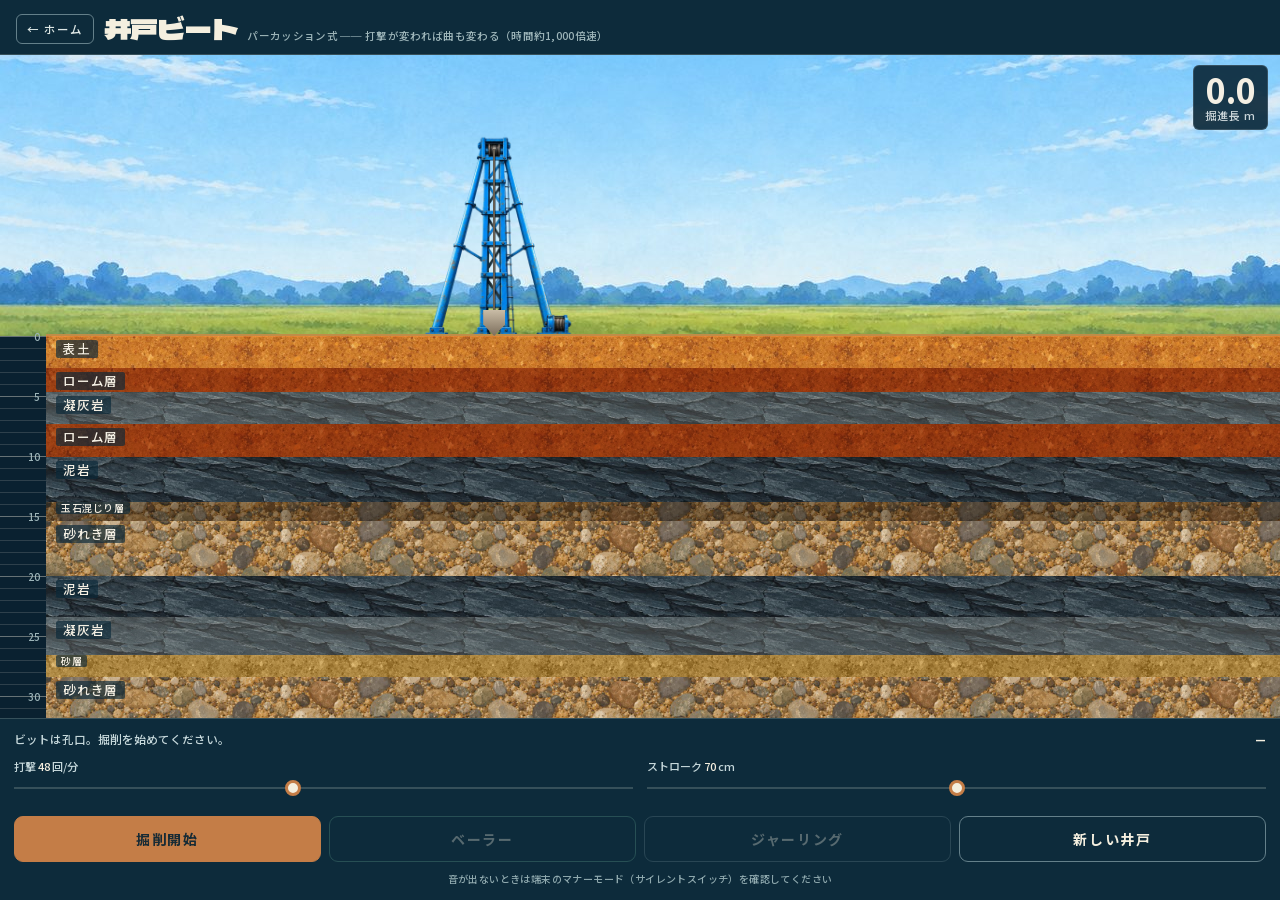
==== commit 006e2e2d: "通りがかりの吹き出しを漫画の形に。やりとりを3組に増やした - 吹き出しのしっぽ：上（通りがかり）は左下、下（返事）は右下 - やりとり：温泉／石油／コーヒーの3組から、出るたびに1組えらぶ - 書体" ====
--- a/percussion/index.html
+++ b/percussion/index.html
@@ -173,8 +173,16 @@
     font-size:13px;font-weight:700;line-height:1.5;color:#F4EFDF;background:rgba(9,32,46,.92);
     border:1px solid #64808A;opacity:0;transition:opacity .45s}
   .talk.on{opacity:1}
-  #talkA{left:10px;top:12%}
-  #talkB{left:44px;top:calc(12% + 46px);border-color:#C47D47;color:#F0B06A}
+  /* 吹き出し：上（通りがかりの人）は左下、下（掘り手の返事）は右下にしっぽ。しっぽは縁取り用と塗り用の三角を重ねる */
+  .talk::before,.talk::after{content:"";position:absolute;bottom:-1px;width:15px;height:12px}
+  .talk::before{background:#64808A}
+  .talk::after{background:rgba(9,32,46,.97);width:12px;height:10px;bottom:0}
+  #talkA{left:20px;top:12%}
+  #talkA::before{left:-12px;clip-path:polygon(0 100%,100% 0,100% 100%)}
+  #talkA::after{left:-9px;clip-path:polygon(0 100%,100% 0,100% 100%)}
+  #talkB{right:20px;top:calc(12% + 62px);border-color:#C47D47;color:#F0B06A}
+  #talkB::before{right:-12px;background:#C47D47;clip-path:polygon(100% 100%,0 0,0 100%)}
+  #talkB::after{right:-9px;clip-path:polygon(100% 100%,0 0,0 100%)}
   .log.quake{animation:quake .5s linear}
   @keyframes quake{0%,100%{transform:translateX(0)}20%{transform:translateX(-3px)}40%{transform:translateX(3px)}60%{transform:translateX(-2px)}80%{transform:translateX(2px)}}
 
@@ -977,11 +985,19 @@
   if(!passerWill||passerTO) return;
   passerTO=setTimeout(passerFire,(25+Math.random()*35)*1000);
 }
+/* 通りがかりのやりとり（[話しかける, 返事]）。出るたびに1組えらぶ */
+const PASSER_TALKS=[
+  ['温泉掘ってるんけ？','いや、井戸っす'],
+  ['石油でるんけ？','今までで2〜3回っすね〜'],
+  ['コーヒー飲むけ？','ありがとうございます！！']
+];
 function passerFire(){
   passerTO=0;
   if(!running||done) return;                       // 止まっているあいだは出さない（再開でまた待つ）
   if(trouble){ passerTO=setTimeout(passerFire,8000); return; }
   passerWill=false;
+  const pair=PASSER_TALKS[Math.floor(Math.random()*PASSER_TALKS.length)];
+  $('#talkA').textContent=pair[0]; $('#talkB').textContent=pair[1];
   $('#talkA').classList.add('on');
   passerT2=setTimeout(()=>$('#talkB').classList.add('on'),2400);
   passerT3=setTimeout(()=>{ $('#talkA').classList.remove('on'); $('#talkB').classList.remove('on'); },7000);
--- a/art/fonts/fonts.css
+++ b/art/fonts/fonts.css
@@ -1,4 +1,4 @@
 /* 井戸ビートの書体（どちらも SIL Open Font License 1.1。ライセンス文は同じフォルダ）。tools/make-fonts.py が作る。手で直さない */
 @font-face{font-family:"Dela Gothic One";font-style:normal;font-weight:400;font-display:swap;src:url(dela-gothic-one.woff2) format("woff2")}
-@font-face{font-family:"Noto Sans JP";font-style:normal;font-weight:500 700;font-display:swap;src:url(noto-sans-jp-core.woff2) format("woff2");unicode-range:U+20-7E,U+D7,U+F7,U+2014-2015,U+2026,U+203B,U+2190-2193,U+2212,U+2500,U+25A0-25A1,U+25B2,U+25BC,U+25CB,U+25CE-25CF,U+2605-2606,U+2661,U+2665,U+3000-3002,U+300C-300F,U+3012,U+301C,U+3041-3096,U+309D-309E,U+30A1-30FE,U+4E00,U+4E0A-4E0B,U+4E2D,U+4E7E,U+4E8B,U+4E95,U+4ECA,U+4ED5,U+4ED8,U+4F4D-4F4E,U+4F7F,U+4FDD,U+500D,U+505C,U+5143,U+5165,U+5171,U+5177,U+518D,U+51DD,U+51FA,U+5206-5207,U+5230,U+5236,U+524A,U+52A9,U+533A,U+53E3,U+53E9,U+5408,U+540A,U+540C-540D,U+5538,U+55B0,U+56DE,U+56F2-56F3,U+571F,U+5730,U+57CB,U+5834,U+5897,U+58C1,U+58CA,U+5909,U+5931,U+594F,U+5965,U+59CB,U+5B50,U+5B54,U+5B8C,U+5BC4,U+5C11,U+5C4A,U+5C64,U+5CA9,U+5D29,U+5DE5,U+5E2B,U+5E2F,U+5E95,U+5EA6,U+5EFA,U+5F0F,U+5F15,U+5F35,U+5F37,U+5F53,U+5F85,U+5F8C,U+5FAA,U+5FDC,U+606F,U+610F,U+6210,U+6238,U+623B,U+624B,U+6253,U+627F,U+6295,U+629C,U+629E,U+6301,U+6368,U+6398,U+639B,U+63F4,U+6483,U+6545,U+6570,U+6599,U+65B0,U+65B9,U+65D7,U+65E5,U+6614,U+6642,U+6697,U+66F2,U+66F8,U+6700,U+672B-672C,U+67D4,U+690D,U+697D,U+6A2A,U+6B21,U+6B62-6B63,U+6B8B,U+6C17,U+6C34,U+6C72,U+6CC9,U+6CD5,U+6CE5,U+6CE8,U+6D45,U+6DF1,U+6DF7,U+6E29,U+6E90,U+6E9C,U+6EF2,U+7070,U+70B9,U+7121,U+7389,U+7406,U+74B0,U+75DB,U+76E4,U+76F4,U+7740,U+77F3,U+7802,U+7815,U+7834,U+786C,U+78BA,U+793C,U+795D,U+79FB,U+7AEF,U+7BC4,U+7C98,U+7D04,U+7D19,U+7D2F,U+7D9A,U+7DB1,U+7DE8,U+7F6E,U+7FD2,U+80A9,U+8108,U+8150,U+8272,U+82B1,U+82E6,U+843D,U+8868,U+88C2,U+898B,U+8A08,U+8A70,U+8A8D,U+8AAD,U+8ABF,U+8DB3,U+8EE2,U+8EFD,U+8FBC,U+9001,U+901A,U+901F,U+9032,U+9038,U+904A,U+9054,U+906E,U+9078,U+91CD,U+91CF,U+91D1,U+9577,U+9589,U+958B,U+9593,U+9650,U+968E,U+9762,U+97F3,U+97FF,U+9806,U+984D,U+98DF,U+9AD8,U+9CF4,U+9ED2,U+FF01-FF5E}
-@font-face{font-family:"Noto Sans JP";font-style:normal;font-weight:500 700;font-display:swap;src:url(noto-sans-jp-extra.woff2) format("woff2");unicode-range:U+4E01,U+4E03,U+4E07-4E09,U+4E0D-4E0E,U+4E11,U+4E14,U+4E16,U+4E18-4E19,U+4E1E,U+4E21,U+4E26,U+4E32,U+4E38-4E39,U+4E3B,U+4E43,U+4E45,U+4E4B,U+4E4D-4E4F,U+4E57,U+4E59,U+4E5D-4E5F,U+4E71,U+4E73,U+4E80,U+4E86,U+4E88-4E89,U+4E8C,U+4E91-4E92,U+4E94,U+4E98-4E99,U+4E9B-4E9C,U+4EA1,U+4EA4-4EA6,U+4EA8,U+4EAB-4EAE,U+4EBA,U+4EC0-4EC1,U+4EC7,U+4ECB,U+4ECF,U+4ED4,U+4ED6,U+4ED9,U+4EE3-4EE5,U+4EEE,U+4EF0,U+4EF2,U+4EF6,U+4EFB,U+4F01,U+4F0A,U+4F0D-4F11,U+4F1A,U+4F1D,U+4F2F,U+4F34,U+4F36,U+4F38,U+4F3A,U+4F3C-4F3D,U+4F43,U+4F46,U+4F4F-4F51,U+4F53,U+4F55,U+4F59,U+4F5C,U+4F73,U+4F75,U+4F7C,U+4F83,U+4F8B,U+4F8D,U+4F9B,U+4F9D,U+4FA0-4FA1,U+4FAD-4FAF,U+4FB5-4FB6,U+4FBF,U+4FC2-4FC4,U+4FCA,U+4FD7,U+4FE1,U+4FE3,U+4FEE,U+4FF3,U+4FF5,U+4FF8,U+4FFA,U+5009,U+500B,U+5012,U+5016,U+5019,U+501F,U+5023-5024,U+5026,U+502B,U+502D,U+5036,U+5039,U+5049,U+504F,U+5065,U+5072,U+5074-5076,U+507D,U+508D,U+5091,U+5098-5099,U+50AC-50AD,U+50B5,U+50B7,U+50BE,U+50C5,U+50CD,U+50CF,U+50D1,U+50D5,U+50DA,U+50E7,U+50FB,U+5100,U+5104,U+5112,U+511F,U+512A,U+5132,U+5141,U+5144-5149,U+514B,U+514D-514E,U+5150,U+515A,U+515C,U+5168,U+516B-516D,U+5175-5176,U+5178,U+517C,U+5185-5186,U+518A,U+5192,U+5197,U+5199,U+51A0,U+51A5,U+51A8,U+51AC,U+51B4,U+51B6-51B7,U+51C4,U+51C6,U+51CB-51CD,U+51E1,U+51E6-51E7,U+51EA,U+51F1,U+51F6,U+51F8-51F9,U+51FD,U+5200,U+5203,U+5208,U+520A,U+5211,U+5217,U+521D,U+5224-5225,U+5229,U+5237-5238,U+523A-523B,U+5243,U+5247,U+524D,U+5256,U+525B,U+5263-5265,U+526F-5270,U+5272,U+5275,U+5283,U+5287,U+5289,U+529B,U+529F-52A0,U+52A3,U+52AA-52AB,U+52B1,U+52B4,U+52B9,U+52BE,U+52C3,U+52C5,U+52C7,U+52C9,U+52D5,U+52D8-52D9,U+52DD,U+52DF,U+52E2,U+52E4,U+52E7,U+52F2,U+52FA,U+52FE-52FF,U+5301-5302,U+5305,U+5316-5317,U+5319,U+531D,U+5320-5321,U+532A,U+5339,U+533B,U+533F,U+5341,U+5343,U+5347-5348,U+534A,U+5351-5354,U+5357-5358,U+535A,U+535C,U+5360,U+5366,U+536F-5371,U+5373-5375,U+5378,U+537F,U+5384,U+5398,U+539A,U+539F,U+53A8-53A9,U+53AD,U+53B3,U+53BB,U+53C2,U+53C8-53CE,U+53D4,U+53D6-53D7,U+53D9,U+53DB,U+53E1-53E2,U+53E4-53E5,U+53EA-53EC,U+53EF-53F3,U+53F6-53F8,U+5403-5404,U+5409,U+540B,U+540E-5411,U+541B,U+541F-5420,U+5426,U+542B,U+5438-5439,U+543B,U+543E,U+5442,U+5446,U+5448-544A,U+5451,U+5468,U+546A,U+5473,U+547C-547D,U+548B-548C,U+54B2-54B3,U+54BD,U+54C0-54C1,U+54C9,U+54E1,U+54E8-54E9,U+54F2,U+5504,U+5506-5507,U+5510,U+5516,U+552F,U+5531,U+553E,U+5544,U+5546,U+554F,U+5553,U+5584,U+5589,U+558B,U+559A,U+559C-559D,U+55A7,U+55AA-55AC,U+55B6,U+55E3,U+5606,U+5609,U+5617-5618,U+5629,U+5631,U+5642,U+564C,U+565B,U+5668,U+5674,U+5678,U+567A,U+5687,U+56A2,U+56DA-56DB,U+56E0,U+56E3,U+56F0,U+56FA,U+56FD,U+5703,U+570F,U+5712,U+5727-5728,U+572D,U+5742,U+5747,U+574A,U+5750-5751,U+5764,U+5766,U+576A,U+5782,U+578B,U+57A2-57A3,U+57CE,U+57DC,U+57DF-57E0,U+57F4,U+57F7,U+57F9-57FA,U+57FC,U+5800,U+5802,U+5805-5806,U+5815,U+5824,U+582A,U+5830-5831,U+5835,U+583A,U+5840-5841,U+584A,U+5851,U+5854,U+5857-585A,U+585E,U+5869,U+586B,U+5875,U+587E,U+5883,U+5893,U+589C,U+58A8,U+58B3,U+58BE,U+58C7,U+58CC,U+58D5,U+58EB-58EC,U+58EE,U+58F0-58F2,U+58F7,U+590F,U+5915-5916,U+5919-591A,U+591C,U+5922,U+5927,U+5929-592B,U+592E,U+5937,U+5944,U+5947-5949,U+5951,U+5954,U+5957,U+5968,U+596A,U+596E,U+5973-5974,U+597D,U+5982-5984,U+598A,U+5993,U+5996,U+5999,U+59A5,U+59A8,U+59AC,U+59B9,U+59BB,U+59BE,U+59C9,U+59D0-59D1,U+59D3-59D4,U+59E5-59E6,U+59EA-59EB,U+59F6,U+59FB,U+59FF,U+5A01,U+5A03,U+5A18,U+5A20,U+5A29,U+5A2F,U+5A3C,U+5A41,U+5A46,U+5A5A,U+5A66,U+5A7F,U+5A92,U+5A9B,U+5AC1,U+5AC9,U+5ACC,U+5AE1,U+5B09,U+5B22,U+5B2C,U+5B30,U+5B57-5B58,U+5B5C-5B5D,U+5B5F,U+5B63-5B64,U+5B66,U+5B6B,U+5B85,U+5B87-5B89,U+5B8B,U+5B8D,U+5B8F,U+5B95,U+5B97-5B9D,U+5B9F,U+5BA2-5BA5,U+5BAE,U+5BB0,U+5BB3-5BB6,U+5BB9,U+5BBF,U+5BC2,U+5BC5-5BC6,U+5BCC,U+5BD2-5BD3,U+5BDB,U+5BDD,U+5BDF,U+5BE1,U+5BE7,U+5BE9,U+5BEE,U+5BF5,U+5BF8,U+5BFA,U+5BFE-5BFF,U+5C01-5C02,U+5C04,U+5C06,U+5C09-5C0B,U+5C0E-5C0F,U+5C16,U+5C1A,U+5C24,U+5C2D,U+5C31,U+5C3A-5C40,U+5C45,U+5C48,U+5C4B,U+5C4D,U+5C51,U+5C55,U+5C5E,U+5C60-5C61,U+5C65,U+5C6F,U+5C71,U+5C90,U+5CA1,U+5CA8,U+5CAC,U+5CB1,U+5CB3,U+5CB8,U+5CE0-5CE1,U+5CE8,U+5CEF-5CF0,U+5CF6,U+5CFB,U+5D07,U+5D0E,U+5D16,U+5D50,U+5D69,U+5D6F,U+5D8B,U+5DBA,U+5DCC,U+5DDD-5DDE,U+5DE1,U+5DE3,U+5DE6-5DE8,U+5DEE,U+5DF1,U+5DF3-5DF4,U+5DF7,U+5DFB,U+5DFD-5DFE,U+5E02-5E03,U+5E06,U+5E0C,U+5E16,U+5E1D,U+5E25,U+5E2D,U+5E30,U+5E33,U+5E38,U+5E3D,U+5E45,U+5E4C,U+5E55,U+5E61,U+5E63,U+5E72-5E74,U+5E78-5E79,U+5E7B-5E7E,U+5E81,U+5E83-5E84,U+5E87,U+5E8A,U+5E8F,U+5E96-5E97,U+5E9A,U+5E9C,U+5EA7,U+5EAB,U+5EAD,U+5EB5-5EB8,U+5EC3,U+5EC9-5ECA,U+5ED3,U+5EDF-5EE0,U+5EF6-5EF7,U+5EFB-5EFC,U+5EFF,U+5F01,U+5F04,U+5F0A,U+5F10,U+5F13-5F14,U+5F17-5F18,U+5F1B,U+5F1F,U+5F25-5F27,U+5F31,U+5F3C,U+5F3E,U+5F4A,U+5F62,U+5F66,U+5F69-5F6C,U+5F70-5F71,U+5F79,U+5F7C,U+5F80-5F81,U+5F84,U+5F8B,U+5F90,U+5F92-5F93,U+5F97,U+5FA1,U+5FA9,U+5FAE,U+5FB3-5FB4,U+5FB9,U+5FBD,U+5FC3,U+5FC5,U+5FCC-5FCD,U+5FD7-5FD9,U+5FE0,U+5FEB,U+5FF5,U+5FFD,U+6012,U+6016,U+601C-601D,U+6020,U+6025,U+6027-6028,U+602A,U+602F,U+604B,U+6050,U+6052,U+6055,U+6062,U+6065,U+6068-6069,U+606D,U+6070,U+6075,U+6089,U+608C,U+6094,U+609F-60A0,U+60A3,U+60A6,U+60A9-60AA,U+60B2,U+60B6,U+60BC,U+60C5,U+60C7,U+60D1,U+60DA,U+60DC,U+60DF,U+60E3,U+60E8,U+60F0,U+60F3,U+60F9,U+6101,U+6108-6109,U+611A-611B,U+611F,U+6148,U+614B-614C,U+614E,U+6155,U+6162-6163,U+6167-6168,U+616E,U+6170,U+6176,U+617E,U+6182,U+618E,U+6190,U+61A4,U+61A7,U+61A9,U+61B2,U+61B6,U+61BE,U+61C7,U+61D0,U+61F2,U+61F8,U+620A,U+620E,U+6211-6212,U+6216,U+621A,U+621F,U+6226,U+622F,U+6234,U+623F-6240,U+6247,U+6249,U+624D,U+6255,U+6258,U+626E,U+6271,U+6276,U+6279,U+6280,U+6284,U+628A,U+6291,U+6297-6298,U+62AB,U+62B1,U+62B5,U+62B9,U+62BC-62BD,U+62C5,U+62CD,U+62D0,U+62D2-62D3,U+62D8-62D9,U+62DB,U+62DD,U+62E0-62E1,U+62EC-62ED,U+62F3,U+62F6-62F7,U+62FE,U+6307,U+6309,U+6311,U+6319,U+631F,U+6328,U+632B,U+632F,U+633A,U+633D,U+633F,U+6349,U+634C,U+6355,U+6357,U+635C,U+6367,U+636E,U+6372,U+6377,U+637A-637B,U+6383,U+6388,U+638C,U+6392,U+63A0-63A2,U+63A5,U+63A7-63AA,U+63AC,U+63B2,U+63B4,U+63BB,U+63C3,U+63CF-63D0,U+63D6,U+63DA-63DB,U+63E1,U+63EE,U+63FA,U+640D,U+642C-642D,U+643A,U+643E,U+6442,U+6458,U+6469,U+6478,U+647A,U+6492,U+649A,U+649E,U+64A4,U+64AB,U+64AD-64AE,U+64B0,U+64B2,U+64B9,U+64C1,U+64CD,U+64E2,U+64E6,U+64EC,U+64FE,U+652F,U+6539,U+653B,U+653E-653F,U+654F,U+6551,U+6557,U+6559,U+6562-6563,U+6566,U+656C,U+6574-6575,U+6577,U+6587,U+6589,U+658C,U+658E,U+6590-6591,U+6597,U+659C,U+65A1,U+65A4-65A5,U+65A7,U+65AC-65AD,U+65AF,U+65BC-65BD,U+65C5,U+65CB,U+65CF,U+65E2,U+65E6-65E9,U+65EC-65ED,U+65FA,U+6602,U+6606-6607,U+660C,U+660E-660F,U+6613,U+661F-6620,U+6625,U+6627-6628,U+662D,U+662F,U+663C,U+6643,U+664B,U+6652,U+6666,U+6669,U+666E-666F,U+6674,U+6676,U+667A,U+6681,U+6687,U+6691,U+6696,U+66A2,U+66A6,U+66AB,U+66AE,U+66B4,U+66C7,U+66D9,U+66DC-66DD,U+66F3-66F4,U+66F9,U+66FD-66FF,U+6708-6709,U+670B,U+670D,U+6714-6715,U+6717,U+671B,U+671D,U+671F,U+6728,U+672A,U+672D,U+6731,U+6734,U+673A,U+673D,U+6749,U+674E-6751,U+6753,U+6756,U+675C,U+675F,U+6761-6762,U+6765,U+676D,U+676F,U+6771,U+6775,U+6777,U+677E-677F,U+6787,U+6790,U+6795,U+6797,U+679A,U+679C-679D,U+67A0,U+67A2,U+67AF,U+67B6,U+67C1,U+67C4,U+67CA,U+67CF-67D1,U+67D3,U+67D8,U+67DA,U+67F1,U+67F3-67F5,U+67FB,U+67FE-67FF,U+6802-6804,U+6813,U+6816-6817,U+6821-6822,U+682A,U+6834,U+6838-6839,U+683C-683D,U+6841-6843,U+6848,U+6850-6851,U+6853-6854,U+685C-685D,U+685F,U+6867,U+6876,U+6881,U+6885,U+6893,U+6897,U+68A2,U+68A7-68A8,U+68AF-68B1,U+68B6,U+68BC,U+68C4,U+68C9,U+68CB,U+68D2,U+68DA,U+68DF,U+68EE,U+68F2,U+68FA,U+6900,U+6905,U+690B,U+690E,U+6919,U+691B-691C,U+6934,U+693F,U+694A,U+6953,U+6955,U+695A,U+6960,U+6962,U+696D,U+696F,U+6973,U+6975,U+697C,U+6982,U+698A,U+698E,U+6994,U+699B,U+69CB-69CD,U+69D8-69D9,U+69FB,U+69FD,U+6A0B,U+6A17,U+6A19,U+6A1F,U+6A21,U+6A29,U+6A2B,U+6A35,U+6A39-6A3A,U+6A3D,U+6A4B,U+6A58,U+6A5F,U+6A61,U+6A7F-6A80,U+6A8E,U+6AD3,U+6ADB,U+6AE8,U+6B04,U+6B1D,U+6B20,U+6B23,U+6B27,U+6B32,U+6B3A,U+6B3D-6B3E,U+6B4C,U+6B4E,U+6B53,U+6B64,U+6B66,U+6B69-6B6A,U+6B6F,U+6B73-6B74,U+6B7B,U+6B86,U+6B89-6B8A,U+6B96,U+6BB4-6BB5,U+6BBA-6BBB,U+6BBF,U+6BC5,U+6BCD-6BCE,U+6BD2,U+6BD4,U+6BD8,U+6BDB,U+6C0F,U+6C11,U+6C37-6C38,U+6C3E,U+6C40-6C42,U+6C4E,U+6C50,U+6C57,U+6C5A,U+6C5D,U+6C5F-6C60,U+6C70,U+6C7A,U+6C7D,U+6C83,U+6C88,U+6C8C,U+6C93,U+6C96,U+6C99,U+6CA1-6CA2,U+6CAB,U+6CB3,U+6CB8-6CB9,U+6CBB-6CBC,U+6CBF,U+6CC1,U+6CCA,U+6CCC,U+6CE1-6CE3,U+6CF0,U+6CF3,U+6D0B,U+6D17,U+6D1B,U+6D1E,U+6D25,U+6D29-6D2A,U+6D32,U+6D3B,U+6D3E,U+6D41,U+6D44,U+6D5C,U+6D66,U+6D69-6D6A,U+6D6C,U+6D6E,U+6D74,U+6D77-6D78,U+6D88,U+6D8C,U+6D99,U+6D9B-6D9C,U+6DAF,U+6DB2,U+6DBC,U+6DC0,U+6DCB,U+6DD1,U+6DD8,U+6DE1,U+6DEB,U+6DF3,U+6DF5,U+6DFB,U+6E05,U+6E07-6E09,U+6E0B,U+6E13,U+6E1A-6E1B,U+6E20-6E21,U+6E25-6E26,U+6E2C,U+6E2F,U+6E4A,U+6E56,U+6E58,U+6E5B,U+6E67,U+6E6F,U+6E7E-6E80,U+6E8C,U+6E96,U+6E9D,U+6EA2,U+6EB6,U+6EBA,U+6EC5,U+6ECB,U+6ED1,U+6EDD-6EDE,U+6EF4,U+6F01-6F02,U+6F06,U+6F09,U+6F0F,U+6F14-6F15,U+6F20,U+6F22-6F23,U+6F2B-6F2C,U+6F38,U+6F45,U+6F54,U+6F5C,U+6F5F,U+6F64,U+6F6E,U+6F70,U+6F84,U+6F97,U+6FB1,U+6FC0-6FC1,U+6FC3,U+6FE0-6FE1,U+6FEB,U+6FEF,U+7015,U+701E,U+7026-7027,U+702C,U+7058,U+706B,U+706F,U+7078,U+707C-707D,U+7089-708A,U+708E,U+70AD,U+70BA,U+70C8,U+70CF,U+70F9,U+7114,U+711A,U+7126,U+7136,U+713C,U+7149,U+714E,U+7159,U+7164,U+7167,U+7169,U+716E,U+717D,U+718A,U+7194,U+719F,U+71B1,U+71C3,U+71C8,U+71D0,U+71D5,U+71E5-71E6,U+71ED,U+7206,U+722A,U+7235-7236,U+723A,U+723D-723E,U+7247-7248,U+724C,U+7252,U+7259,U+725B,U+725D,U+725F,U+7261-7262,U+7267,U+7269,U+7272,U+7279,U+727D,U+7280,U+72A0,U+72AC,U+72AF,U+72B6,U+72C2,U+72D0,U+72D7,U+72D9,U+72DB,U+72E9,U+72EC-72ED,U+72F8,U+72FC-72FD,U+731B,U+731F,U+732A-732B,U+732E,U+7336-7337,U+733F,U+7344-7345,U+7363,U+7372,U+7384,U+7387,U+738B,U+7396,U+73A9,U+73B2,U+73C2,U+73CA,U+73CD,U+73E0,U+73EA,U+73ED,U+73FE,U+7403,U+7409,U+7422,U+7433-7436,U+745A-745B,U+745E,U+7460,U+7473,U+7483,U+74BD,U+74DC,U+74E2,U+74E6,U+74F6,U+7511,U+7518,U+751A,U+751C,U+751F,U+7523,U+7525,U+7528,U+752B,U+7530-7533,U+7537,U+753A-753B,U+754C,U+754F,U+7551,U+7554,U+7559,U+755C-755D,U+7560,U+7562,U+7565-7566,U+756A,U+7570,U+7573,U+7577,U+757F,U+758B,U+758E-758F,U+7591,U+75AB,U+75B2,U+75B9,U+75BE,U+75C5,U+75C7,U+75D4-75D5,U+75D8,U+75E2,U+75E9,U+75F4,U+7642,U+764C,U+7652,U+7656,U+767A-767B,U+767D-767E,U+7684,U+7686-7687,U+7690,U+76AE,U+76BF,U+76C3,U+76C6,U+76C8,U+76CA,U+76D7,U+76DB,U+76DF,U+76E3,U+76EE,U+76F2,U+76F8,U+76FE,U+7701,U+7709,U+770B-770C,U+771F-7720,U+773A,U+773C,U+7761,U+7763,U+7766,U+77A5,U+77AC-77AD,U+77B3,U+77DB,U+77E2,U+77E5,U+77E7,U+77E9,U+77ED,U+77EF,U+7814,U+7825-7827,U+7832,U+783A,U+783F,U+785D,U+786B,U+786F,U+7872,U+7881,U+7887,U+788D,U+7891,U+7893,U+7895,U+7897,U+78A7,U+78A9,U+78C1,U+78D0,U+78E8,U+78EF,U+7901,U+790E,U+793A,U+793E,U+7941,U+7947-7949,U+7950,U+7956,U+795E,U+7962,U+7965,U+7968,U+796D,U+7977,U+7981,U+7984-7985,U+798D-798F,U+79A6,U+79B0,U+79BD-79C1,U+79CB,U+79D1-79D2,U+79D8,U+79DF,U+79E4,U+79E6,U+79E9,U+79F0,U+7A00,U+7A0B,U+7A0E,U+7A14,U+7A17,U+7A1A,U+7A1C,U+7A2E,U+7A32,U+7A3C-7A3D,U+7A3F-7A40,U+7A42,U+7A46,U+7A4D-7A50,U+7A63,U+7A6B,U+7A74,U+7A76,U+7A7A,U+7A7F,U+7A81,U+7A83-7A84,U+7A92-7A93,U+7A9F,U+7AAA,U+7AAE-7AAF,U+7ABA,U+7AC3,U+7ACB,U+7ADC,U+7AE0,U+7AE3,U+7AE5,U+7AEA,U+7AF6,U+7AF9-7AFA,U+7AFF,U+7B08,U+7B11,U+7B1B,U+7B20,U+7B25-7B26,U+7B2C,U+7B39,U+7B46,U+7B48-7B49,U+7B4B,U+7B4F,U+7B51-7B52,U+7B54,U+7B56,U+7B86-7B87,U+7B94-7B95,U+7B97,U+7BA1,U+7BAA,U+7BAD,U+7BB1,U+7BB8,U+7BC0,U+7BC7,U+7BC9,U+7BE0,U+7BE4,U+7BED,U+7C21,U+7C38,U+7C3E-7C3F,U+7C4D,U+7C73,U+7C7E,U+7C81-7C82,U+7C89,U+7C8B,U+7C8D,U+7C92,U+7C95,U+7C97,U+7C9B,U+7C9F,U+7CA5,U+7CA7,U+7CBE,U+7CCA,U+7CCE,U+7CD6,U+7CDE-7CE0,U+7CE7,U+7CF8,U+7CFB,U+7CFE,U+7D00,U+7D05,U+7D0B,U+7D0D,U+7D10,U+7D14,U+7D17-7D18,U+7D1A-7D1B,U+7D20-7D22,U+7D2B-7D2C,U+7D30,U+7D33,U+7D39-7D3A,U+7D42-7D44,U+7D4C,U+7D50,U+7D5E,U+7D61-7D62,U+7D66,U+7D71,U+7D75-7D76,U+7D79,U+7D99,U+7D9C,U+7DAC-7DAD,U+7DB2,U+7DB4,U+7DBB,U+7DBE-7DBF,U+7DCA-7DCB,U+7DCF,U+7DD1-7DD2,U+7DDA,U+7DE0,U+7DE9,U+7DEC,U+7DEF,U+7DF4,U+7E01,U+7E04,U+7E1B,U+7E1E,U+7E26,U+7E2B,U+7E2E,U+7E3E,U+7E41,U+7E4A-7E4B,U+7E4D,U+7E54-7E55,U+7E6D,U+7E70,U+7E82,U+7E8F,U+7F36,U+7F6A-7F6B,U+7F70,U+7F72,U+7F75,U+7F77,U+7F85,U+7F8A,U+7F8E,U+7FA4,U+7FA8-7FA9,U+7FBD,U+7FC1,U+7FCC,U+7FE0,U+7FEB,U+7FF0,U+7FFB-7FFC,U+8000-8001,U+8003,U+8005,U+800C,U+8010,U+8015,U+8017,U+8033,U+8036,U+803D,U+8056,U+805E,U+8061,U+806F,U+8074,U+8077,U+807E,U+8087,U+8089,U+808B-808C,U+8096,U+8098,U+809D,U+80A1-80A2,U+80A5,U+80AA,U+80AF,U+80B1-80B2,U+80B4,U+80BA,U+80C3,U+80C6,U+80CC,U+80CE,U+80DE,U+80E1,U+80E4,U+80F4,U+80F8,U+80FD,U+8102,U+8105-8107,U+810A,U+811A,U+8131,U+8133,U+8139,U+814E,U+8154-8155,U+816B,U+8170,U+8178-817A,U+817F,U+818F,U+819A,U+819C-819D,U+81A8,U+81B3,U+81BF,U+81C6,U+81D3,U+81E3,U+81E5,U+81E8,U+81EA,U+81ED,U+81F3-81F4,U+81FC,U+8208,U+820C,U+820E,U+8217-8218,U+821B-821C,U+821E-821F,U+822A,U+822C,U+8235-8237,U+8239,U+8247,U+8266,U+826E-826F,U+8276,U+828B,U+8299,U+829D,U+82A5-82A6,U+82AD,U+82AF,U+82B3,U+82B8-82B9,U+82BD,U+82C5,U+82D1,U+82D3-82D4,U+82D7,U+82DB,U+82E5,U+82E7,U+82EB,U+82F1,U+8302,U+8304-8305,U+830E,U+831C,U+8328,U+8336,U+8338,U+8349-834A,U+834F,U+8352,U+8358,U+8377,U+837B,U+839E,U+83AB,U+83B1,U+83C5,U+83CA,U+83CC,U+83D3,U+83D6,U+83DC,U+83DF,U+83E9,U+83EF-83F1,U+8404,U+840C,U+840E,U+8429,U+8431,U+8449,U+844E,U+8457,U+845B,U+8461,U+8463,U+8466,U+846C,U+8471,U+8475,U+847A,U+848B,U+8490,U+8494,U+8499,U+849C,U+84B2,U+84B8,U+84BC,U+84C4,U+84C9,U+84CB,U+84D1,U+84EC,U+84EE,U+8500,U+8511,U+8513,U+851A,U+8526,U+852D,U+8535,U+853D,U+8543,U+8549-854A,U+854E,U+8557,U+8568-856A,U+8584,U+8597,U+8599,U+85A6,U+85A9-85AC,U+85AE-85AF,U+85C1,U+85CD,U+85E4,U+85E9,U+85F7,U+85FB,U+8607,U+862D,U+864E,U+8650,U+865A,U+865C,U+865E,U+866B,U+8679,U+867B,U+868A,U+8695,U+86A4,U+86C7,U+86CB,U+86CD-86CE,U+86D9,U+86E4,U+86ED-86EE,U+86F8,U+86FE,U+8702,U+8718,U+871C,U+8749,U+874B,U+8755,U+8766,U+8776,U+877F,U+878D,U+87BA,U+87F9,U+87FB,U+8840,U+8846,U+884C,U+8853,U+8857,U+885B,U+885D,U+8861,U+8863,U+8870,U+8877,U+887F,U+8888,U+888B,U+8896,U+88AB,U+88B4,U+88B7,U+88C1,U+88C5,U+88CF,U+88D5,U+88DC,U+88DF,U+88E1,U+88F3,U+88F8,U+88FD-88FE,U+8907,U+8910,U+8912,U+8956,U+895F,U+8972,U+897F,U+8981,U+8986-8987,U+898F,U+8996-8997,U+899A,U+89A7,U+89AA,U+89B3,U+89D2,U+89E3,U+89E6,U+8A00,U+8A02,U+8A0A,U+8A0E,U+8A13,U+8A17-8A18,U+8A1F,U+8A23,U+8A2A,U+8A2D,U+8A31,U+8A33-8A34,U+8A3A-8A3C,U+8A50-8A51,U+8A54-8A55,U+8A5E,U+8A60,U+8A63,U+8A66,U+8A69,U+8A6B,U+8A6E,U+8A71-8A73,U+8A87,U+8A89,U+8A8C,U+8A93,U+8A95,U+8A98,U+8A9E,U+8AA0,U+8AA4,U+8AAC,U+8AB0,U+8AB2,U+8AB9,U+8ABC,U+8AC7,U+8ACB-8ACC,U+8ACF,U+8AD2,U+8AD6,U+8ADC,U+8AE6,U+8AED-8AEE,U+8AF8,U+8AFA,U+8AFE,U+8B00-8B02,U+8B04,U+8B0E,U+8B19,U+8B1B,U+8B1D,U+8B21,U+8B2C,U+8B39,U+8B58,U+8B5C,U+8B66,U+8B70,U+8B72,U+8B77,U+8B83,U+8B90,U+8C37,U+8C46,U+8C4A,U+8C5A,U+8C61,U+8C6A,U+8C79,U+8C8C,U+8C9D-8C9E,U+8CA0-8CA2,U+8CA7-8CA9,U+8CAB-8CAC,U+8CAF-8CB0,U+8CB4,U+8CB7-8CB8,U+8CBB-8CBC,U+8CBF-8CC0,U+8CC2-8CC4,U+8CC7,U+8CCA,U+8CCE,U+8CD1,U+8CD3,U+8CDB-8CDC,U+8CDE,U+8CE0,U+8CE2,U+8CE6,U+8CEA,U+8CED,U+8CFC,U+8D08,U+8D0B,U+8D64,U+8D66,U+8D6B,U+8D70,U+8D74,U+8D77,U+8D85,U+8D8A,U+8DA3,U+8DA8,U+8DDD,U+8DE1,U+8DE8,U+8DEF,U+8DF3,U+8DF5,U+8E0A,U+8E0F,U+8E44,U+8E5F,U+8E74,U+8E8D,U+8EAB,U+8EAF,U+8ECA,U+8ECC-8ECD,U+8ED2,U+8EDF,U+8EF8,U+8F03,U+8F09,U+8F14,U+8F1D,U+8F29-8F2A,U+8F2F,U+8F38,U+8F3F,U+8F44,U+8F4D,U+8F5F,U+8F61,U+8F9B,U+8F9E,U+8FB0-8FB2,U+8FBA-8FBB,U+8FBF,U+8FC2,U+8FC4-8FC5,U+8FCE,U+8FD1,U+8FD4,U+8FE6,U+8FE9,U+8FEB,U+8FED,U+8FF0,U+8FF7,U+8FFD,U+9000,U+9003,U+9006,U+900F-9010,U+9013-9014,U+9017,U+9019,U+901D,U+9020,U+9022-9023,U+902E,U+9031,U+903C,U+9041-9042,U+9045,U+9047,U+904B,U+904D-904E,U+9053,U+9055,U+905C,U+9060-9061,U+9063,U+9065,U+9069,U+906D,U+9075,U+9077,U+907A,U+907C,U+907F,U+9084,U+9091,U+90A3,U+90A6,U+90AA,U+90B8,U+90C1,U+90CA,U+90CE,U+90E1,U+90E8,U+90ED,U+90F5,U+90F7,U+90FD,U+912D,U+9149,U+914B-914E,U+9152,U+9154,U+9162,U+916A,U+916C,U+9175,U+9177-9178,U+9187,U+918D,U+9190,U+9192,U+9197,U+919C,U+91A4,U+91B8,U+91C6-91C8,U+91CC,U+91CE,U+91D8,U+91DC-91DD,U+91E3,U+91E6-91E7,U+920D-920E,U+9234,U+9237,U+9244,U+925B,U+9262,U+9266,U+9271,U+927E,U+9280,U+9283,U+9285,U+9291,U+9298,U+929A,U+92AD,U+92D2,U+92E4,U+92EA,U+92ED,U+92F2-92F3,U+92F8,U+92FC,U+9306,U+9310,U+9318,U+9320,U+9326,U+9328,U+932B-932C,U+932F,U+9332,U+934B,U+934D,U+9354,U+935B,U+936C,U+9375,U+937E,U+938C,U+9396-9397,U+939A,U+93A7,U+93AE,U+93D1,U+93E1,U+9418-9419,U+9438,U+9451,U+9453,U+9580,U+9583,U+958F,U+9591,U+95A2-95A5,U+95B2,U+95C7,U+95D8,U+961C,U+962A,U+9632,U+963B,U+963F-9640,U+9644,U+964D,U+965B,U+9662-9665,U+966A,U+9670,U+9673,U+9675-9676,U+9678,U+967A,U+967D,U+9685-9686,U+9688,U+968A,U+968F,U+9694,U+9699,U+969B-969C,U+96A0,U+96A3,U+96B7,U+96BB-96BC,U+96C0-96C1,U+96C4-96C7,U+96CC,U+96D1,U+96DB,U+96E2-96E3,U+96E8,U+96EA-96EB,U+96F0,U+96F2,U+96F6-96F7,U+96FB,U+9700,U+9707,U+970A,U+971C,U+971E,U+9727,U+9732,U+9752,U+9756,U+9759,U+975E,U+9769,U+976D,U+9774,U+9784,U+978D,U+9798,U+97A0,U+97AD,U+97D3,U+97EE,U+97FB,U+9801-9803,U+9805,U+9808,U+9810-9813,U+9817-9818,U+981A,U+982C-982D,U+9834,U+983B-983C,U+984C,U+984E,U+9854-9855,U+9858,U+985B,U+985E,U+9867,U+98A8,U+98DB,U+98E2,U+98EF,U+98F2,U+98F4,U+98FC-98FE,U+9905,U+990A,U+990C,U+9910,U+9913,U+9928,U+9957,U+9996,U+9999,U+99A8,U+99AC,U+99B3-99B4,U+99C1,U+99C4-99C6,U+99C8,U+99D0,U+99D2,U+99D5,U+99FF,U+9A0E,U+9A12-9A13,U+9A28,U+9A30,U+9A5A,U+9AA8,U+9AB8,U+9AC4,U+9AEA,U+9AED,U+9B3C,U+9B41-9B42,U+9B45,U+9B54,U+9B5A,U+9B6F,U+9B8E,U+9B92,U+9BAA-9BAB,U+9BAD-9BAE,U+9BC9,U+9BD6,U+9BDB,U+9BE8,U+9BF5,U+9C0D,U+9C10,U+9C2D,U+9C2F,U+9C39,U+9C3B,U+9C48,U+9C52,U+9C57,U+9CE5,U+9CE9,U+9CF3,U+9CF6,U+9D07,U+9D0E,U+9D1B,U+9D28,U+9D2B-9D2C,U+9D3B,U+9D5C,U+9D60-9D61,U+9D6C,U+9D8F,U+9DB4,U+9DF2,U+9DF9-9DFA,U+9E78,U+9E7F,U+9E93,U+9E97,U+9E9F,U+9EA6,U+9EB9-9EBB,U+9EBF,U+9EC4,U+9ECD,U+9ED9,U+9EDB,U+9F0E,U+9F13,U+9F20,U+9F3B,U+9F62,U+9F8D}
+@font-face{font-family:"Noto Sans JP";font-style:normal;font-weight:500 700;font-display:swap;src:url(noto-sans-jp-core.woff2) format("woff2");unicode-range:U+20-7E,U+D7,U+F7,U+2014-2015,U+2026,U+203B,U+2190-2193,U+2212,U+2500,U+25A0-25A1,U+25B2,U+25BC,U+25CB,U+25CE-25CF,U+2605-2606,U+2661,U+2665,U+3000-3002,U+300C-300F,U+3012,U+301C,U+3041-3096,U+309D-309E,U+30A1-30FE,U+4E00,U+4E0A-4E0B,U+4E2D,U+4E7E,U+4E8B,U+4E95,U+4ECA,U+4ED5,U+4ED8,U+4F4D-4F4E,U+4F7F,U+4FDD,U+500D,U+505C,U+5143,U+5165,U+5171,U+5177,U+518D,U+51DD,U+51FA,U+5206-5207,U+5230,U+5236,U+524A,U+52A9,U+533A,U+53E3,U+53E9,U+5408,U+540A,U+540C-540D,U+5538,U+55B0,U+56DE,U+56F2-56F3,U+571F,U+5730,U+57CB,U+5834,U+5897,U+58C1,U+58CA,U+5909,U+5931,U+594F,U+5965,U+59CB,U+5B50,U+5B54,U+5B8C,U+5BC4,U+5C11,U+5C4A,U+5C64,U+5CA9,U+5D29,U+5DE5,U+5E2B,U+5E2F,U+5E95,U+5EA6,U+5EFA,U+5F0F,U+5F15,U+5F35,U+5F37,U+5F53,U+5F85,U+5F8C,U+5FAA,U+5FDC,U+606F,U+610F,U+6210,U+6238,U+623B,U+624B,U+6253,U+627F,U+6295,U+629C,U+629E,U+6301,U+6368,U+6398,U+639B,U+63F4,U+6483,U+6545,U+6570,U+6599,U+65B0,U+65B9,U+65D7,U+65E5,U+6614,U+6642,U+6697,U+66F2,U+66F8,U+6700,U+672B-672C,U+67D4,U+690D,U+697D,U+6A2A,U+6B21,U+6B62-6B63,U+6B8B,U+6C17,U+6C34,U+6C72,U+6CB9,U+6CC9,U+6CD5,U+6CE5,U+6CE8,U+6D45,U+6DF1,U+6DF7,U+6E29,U+6E90,U+6E9C,U+6EF2,U+7070,U+70B9,U+7121,U+7389,U+7406,U+74B0,U+75DB,U+76E4,U+76F4,U+7740,U+77F3,U+7802,U+7815,U+7834,U+786C,U+78BA,U+793C,U+795D,U+79FB,U+7AEF,U+7BC4,U+7C98,U+7D04,U+7D19,U+7D2F,U+7D9A,U+7DB1,U+7DE8,U+7F6E,U+7FD2,U+80A9,U+8108,U+8150,U+8272,U+82B1,U+82E6,U+843D,U+8868,U+88C2,U+898B,U+8A08,U+8A70,U+8A8D,U+8AAD,U+8ABF,U+8DB3,U+8EE2,U+8EFD,U+8FBC,U+9001,U+901A,U+901F,U+9032,U+9038,U+904A,U+9054,U+906E,U+9078,U+91CD,U+91CF,U+91D1,U+9577,U+9589,U+958B,U+9593,U+9650,U+968E,U+9762,U+97F3,U+97FF,U+9806,U+984D,U+98DF,U+98F2,U+9AD8,U+9CF4,U+9ED2,U+FF01-FF5E}
+@font-face{font-family:"Noto Sans JP";font-style:normal;font-weight:500 700;font-display:swap;src:url(noto-sans-jp-extra.woff2) format("woff2");unicode-range:U+4E01,U+4E03,U+4E07-4E09,U+4E0D-4E0E,U+4E11,U+4E14,U+4E16,U+4E18-4E19,U+4E1E,U+4E21,U+4E26,U+4E32,U+4E38-4E39,U+4E3B,U+4E43,U+4E45,U+4E4B,U+4E4D-4E4F,U+4E57,U+4E59,U+4E5D-4E5F,U+4E71,U+4E73,U+4E80,U+4E86,U+4E88-4E89,U+4E8C,U+4E91-4E92,U+4E94,U+4E98-4E99,U+4E9B-4E9C,U+4EA1,U+4EA4-4EA6,U+4EA8,U+4EAB-4EAE,U+4EBA,U+4EC0-4EC1,U+4EC7,U+4ECB,U+4ECF,U+4ED4,U+4ED6,U+4ED9,U+4EE3-4EE5,U+4EEE,U+4EF0,U+4EF2,U+4EF6,U+4EFB,U+4F01,U+4F0A,U+4F0D-4F11,U+4F1A,U+4F1D,U+4F2F,U+4F34,U+4F36,U+4F38,U+4F3A,U+4F3C-4F3D,U+4F43,U+4F46,U+4F4F-4F51,U+4F53,U+4F55,U+4F59,U+4F5C,U+4F73,U+4F75,U+4F7C,U+4F83,U+4F8B,U+4F8D,U+4F9B,U+4F9D,U+4FA0-4FA1,U+4FAD-4FAF,U+4FB5-4FB6,U+4FBF,U+4FC2-4FC4,U+4FCA,U+4FD7,U+4FE1,U+4FE3,U+4FEE,U+4FF3,U+4FF5,U+4FF8,U+4FFA,U+5009,U+500B,U+5012,U+5016,U+5019,U+501F,U+5023-5024,U+5026,U+502B,U+502D,U+5036,U+5039,U+5049,U+504F,U+5065,U+5072,U+5074-5076,U+507D,U+508D,U+5091,U+5098-5099,U+50AC-50AD,U+50B5,U+50B7,U+50BE,U+50C5,U+50CD,U+50CF,U+50D1,U+50D5,U+50DA,U+50E7,U+50FB,U+5100,U+5104,U+5112,U+511F,U+512A,U+5132,U+5141,U+5144-5149,U+514B,U+514D-514E,U+5150,U+515A,U+515C,U+5168,U+516B-516D,U+5175-5176,U+5178,U+517C,U+5185-5186,U+518A,U+5192,U+5197,U+5199,U+51A0,U+51A5,U+51A8,U+51AC,U+51B4,U+51B6-51B7,U+51C4,U+51C6,U+51CB-51CD,U+51E1,U+51E6-51E7,U+51EA,U+51F1,U+51F6,U+51F8-51F9,U+51FD,U+5200,U+5203,U+5208,U+520A,U+5211,U+5217,U+521D,U+5224-5225,U+5229,U+5237-5238,U+523A-523B,U+5243,U+5247,U+524D,U+5256,U+525B,U+5263-5265,U+526F-5270,U+5272,U+5275,U+5283,U+5287,U+5289,U+529B,U+529F-52A0,U+52A3,U+52AA-52AB,U+52B1,U+52B4,U+52B9,U+52BE,U+52C3,U+52C5,U+52C7,U+52C9,U+52D5,U+52D8-52D9,U+52DD,U+52DF,U+52E2,U+52E4,U+52E7,U+52F2,U+52FA,U+52FE-52FF,U+5301-5302,U+5305,U+5316-5317,U+5319,U+531D,U+5320-5321,U+532A,U+5339,U+533B,U+533F,U+5341,U+5343,U+5347-5348,U+534A,U+5351-5354,U+5357-5358,U+535A,U+535C,U+5360,U+5366,U+536F-5371,U+5373-5375,U+5378,U+537F,U+5384,U+5398,U+539A,U+539F,U+53A8-53A9,U+53AD,U+53B3,U+53BB,U+53C2,U+53C8-53CE,U+53D4,U+53D6-53D7,U+53D9,U+53DB,U+53E1-53E2,U+53E4-53E5,U+53EA-53EC,U+53EF-53F3,U+53F6-53F8,U+5403-5404,U+5409,U+540B,U+540E-5411,U+541B,U+541F-5420,U+5426,U+542B,U+5438-5439,U+543B,U+543E,U+5442,U+5446,U+5448-544A,U+5451,U+5468,U+546A,U+5473,U+547C-547D,U+548B-548C,U+54B2-54B3,U+54BD,U+54C0-54C1,U+54C9,U+54E1,U+54E8-54E9,U+54F2,U+5504,U+5506-5507,U+5510,U+5516,U+552F,U+5531,U+553E,U+5544,U+5546,U+554F,U+5553,U+5584,U+5589,U+558B,U+559A,U+559C-559D,U+55A7,U+55AA-55AC,U+55B6,U+55E3,U+5606,U+5609,U+5617-5618,U+5629,U+5631,U+5642,U+564C,U+565B,U+5668,U+5674,U+5678,U+567A,U+5687,U+56A2,U+56DA-56DB,U+56E0,U+56E3,U+56F0,U+56FA,U+56FD,U+5703,U+570F,U+5712,U+5727-5728,U+572D,U+5742,U+5747,U+574A,U+5750-5751,U+5764,U+5766,U+576A,U+5782,U+578B,U+57A2-57A3,U+57CE,U+57DC,U+57DF-57E0,U+57F4,U+57F7,U+57F9-57FA,U+57FC,U+5800,U+5802,U+5805-5806,U+5815,U+5824,U+582A,U+5830-5831,U+5835,U+583A,U+5840-5841,U+584A,U+5851,U+5854,U+5857-585A,U+585E,U+5869,U+586B,U+5875,U+587E,U+5883,U+5893,U+589C,U+58A8,U+58B3,U+58BE,U+58C7,U+58CC,U+58D5,U+58EB-58EC,U+58EE,U+58F0-58F2,U+58F7,U+590F,U+5915-5916,U+5919-591A,U+591C,U+5922,U+5927,U+5929-592B,U+592E,U+5937,U+5944,U+5947-5949,U+5951,U+5954,U+5957,U+5968,U+596A,U+596E,U+5973-5974,U+597D,U+5982-5984,U+598A,U+5993,U+5996,U+5999,U+59A5,U+59A8,U+59AC,U+59B9,U+59BB,U+59BE,U+59C9,U+59D0-59D1,U+59D3-59D4,U+59E5-59E6,U+59EA-59EB,U+59F6,U+59FB,U+59FF,U+5A01,U+5A03,U+5A18,U+5A20,U+5A29,U+5A2F,U+5A3C,U+5A41,U+5A46,U+5A5A,U+5A66,U+5A7F,U+5A92,U+5A9B,U+5AC1,U+5AC9,U+5ACC,U+5AE1,U+5B09,U+5B22,U+5B2C,U+5B30,U+5B57-5B58,U+5B5C-5B5D,U+5B5F,U+5B63-5B64,U+5B66,U+5B6B,U+5B85,U+5B87-5B89,U+5B8B,U+5B8D,U+5B8F,U+5B95,U+5B97-5B9D,U+5B9F,U+5BA2-5BA5,U+5BAE,U+5BB0,U+5BB3-5BB6,U+5BB9,U+5BBF,U+5BC2,U+5BC5-5BC6,U+5BCC,U+5BD2-5BD3,U+5BDB,U+5BDD,U+5BDF,U+5BE1,U+5BE7,U+5BE9,U+5BEE,U+5BF5,U+5BF8,U+5BFA,U+5BFE-5BFF,U+5C01-5C02,U+5C04,U+5C06,U+5C09-5C0B,U+5C0E-5C0F,U+5C16,U+5C1A,U+5C24,U+5C2D,U+5C31,U+5C3A-5C40,U+5C45,U+5C48,U+5C4B,U+5C4D,U+5C51,U+5C55,U+5C5E,U+5C60-5C61,U+5C65,U+5C6F,U+5C71,U+5C90,U+5CA1,U+5CA8,U+5CAC,U+5CB1,U+5CB3,U+5CB8,U+5CE0-5CE1,U+5CE8,U+5CEF-5CF0,U+5CF6,U+5CFB,U+5D07,U+5D0E,U+5D16,U+5D50,U+5D69,U+5D6F,U+5D8B,U+5DBA,U+5DCC,U+5DDD-5DDE,U+5DE1,U+5DE3,U+5DE6-5DE8,U+5DEE,U+5DF1,U+5DF3-5DF4,U+5DF7,U+5DFB,U+5DFD-5DFE,U+5E02-5E03,U+5E06,U+5E0C,U+5E16,U+5E1D,U+5E25,U+5E2D,U+5E30,U+5E33,U+5E38,U+5E3D,U+5E45,U+5E4C,U+5E55,U+5E61,U+5E63,U+5E72-5E74,U+5E78-5E79,U+5E7B-5E7E,U+5E81,U+5E83-5E84,U+5E87,U+5E8A,U+5E8F,U+5E96-5E97,U+5E9A,U+5E9C,U+5EA7,U+5EAB,U+5EAD,U+5EB5-5EB8,U+5EC3,U+5EC9-5ECA,U+5ED3,U+5EDF-5EE0,U+5EF6-5EF7,U+5EFB-5EFC,U+5EFF,U+5F01,U+5F04,U+5F0A,U+5F10,U+5F13-5F14,U+5F17-5F18,U+5F1B,U+5F1F,U+5F25-5F27,U+5F31,U+5F3C,U+5F3E,U+5F4A,U+5F62,U+5F66,U+5F69-5F6C,U+5F70-5F71,U+5F79,U+5F7C,U+5F80-5F81,U+5F84,U+5F8B,U+5F90,U+5F92-5F93,U+5F97,U+5FA1,U+5FA9,U+5FAE,U+5FB3-5FB4,U+5FB9,U+5FBD,U+5FC3,U+5FC5,U+5FCC-5FCD,U+5FD7-5FD9,U+5FE0,U+5FEB,U+5FF5,U+5FFD,U+6012,U+6016,U+601C-601D,U+6020,U+6025,U+6027-6028,U+602A,U+602F,U+604B,U+6050,U+6052,U+6055,U+6062,U+6065,U+6068-6069,U+606D,U+6070,U+6075,U+6089,U+608C,U+6094,U+609F-60A0,U+60A3,U+60A6,U+60A9-60AA,U+60B2,U+60B6,U+60BC,U+60C5,U+60C7,U+60D1,U+60DA,U+60DC,U+60DF,U+60E3,U+60E8,U+60F0,U+60F3,U+60F9,U+6101,U+6108-6109,U+611A-611B,U+611F,U+6148,U+614B-614C,U+614E,U+6155,U+6162-6163,U+6167-6168,U+616E,U+6170,U+6176,U+617E,U+6182,U+618E,U+6190,U+61A4,U+61A7,U+61A9,U+61B2,U+61B6,U+61BE,U+61C7,U+61D0,U+61F2,U+61F8,U+620A,U+620E,U+6211-6212,U+6216,U+621A,U+621F,U+6226,U+622F,U+6234,U+623F-6240,U+6247,U+6249,U+624D,U+6255,U+6258,U+626E,U+6271,U+6276,U+6279,U+6280,U+6284,U+628A,U+6291,U+6297-6298,U+62AB,U+62B1,U+62B5,U+62B9,U+62BC-62BD,U+62C5,U+62CD,U+62D0,U+62D2-62D3,U+62D8-62D9,U+62DB,U+62DD,U+62E0-62E1,U+62EC-62ED,U+62F3,U+62F6-62F7,U+62FE,U+6307,U+6309,U+6311,U+6319,U+631F,U+6328,U+632B,U+632F,U+633A,U+633D,U+633F,U+6349,U+634C,U+6355,U+6357,U+635C,U+6367,U+636E,U+6372,U+6377,U+637A-637B,U+6383,U+6388,U+638C,U+6392,U+63A0-63A2,U+63A5,U+63A7-63AA,U+63AC,U+63B2,U+63B4,U+63BB,U+63C3,U+63CF-63D0,U+63D6,U+63DA-63DB,U+63E1,U+63EE,U+63FA,U+640D,U+642C-642D,U+643A,U+643E,U+6442,U+6458,U+6469,U+6478,U+647A,U+6492,U+649A,U+649E,U+64A4,U+64AB,U+64AD-64AE,U+64B0,U+64B2,U+64B9,U+64C1,U+64CD,U+64E2,U+64E6,U+64EC,U+64FE,U+652F,U+6539,U+653B,U+653E-653F,U+654F,U+6551,U+6557,U+6559,U+6562-6563,U+6566,U+656C,U+6574-6575,U+6577,U+6587,U+6589,U+658C,U+658E,U+6590-6591,U+6597,U+659C,U+65A1,U+65A4-65A5,U+65A7,U+65AC-65AD,U+65AF,U+65BC-65BD,U+65C5,U+65CB,U+65CF,U+65E2,U+65E6-65E9,U+65EC-65ED,U+65FA,U+6602,U+6606-6607,U+660C,U+660E-660F,U+6613,U+661F-6620,U+6625,U+6627-6628,U+662D,U+662F,U+663C,U+6643,U+664B,U+6652,U+6666,U+6669,U+666E-666F,U+6674,U+6676,U+667A,U+6681,U+6687,U+6691,U+6696,U+66A2,U+66A6,U+66AB,U+66AE,U+66B4,U+66C7,U+66D9,U+66DC-66DD,U+66F3-66F4,U+66F9,U+66FD-66FF,U+6708-6709,U+670B,U+670D,U+6714-6715,U+6717,U+671B,U+671D,U+671F,U+6728,U+672A,U+672D,U+6731,U+6734,U+673A,U+673D,U+6749,U+674E-6751,U+6753,U+6756,U+675C,U+675F,U+6761-6762,U+6765,U+676D,U+676F,U+6771,U+6775,U+6777,U+677E-677F,U+6787,U+6790,U+6795,U+6797,U+679A,U+679C-679D,U+67A0,U+67A2,U+67AF,U+67B6,U+67C1,U+67C4,U+67CA,U+67CF-67D1,U+67D3,U+67D8,U+67DA,U+67F1,U+67F3-67F5,U+67FB,U+67FE-67FF,U+6802-6804,U+6813,U+6816-6817,U+6821-6822,U+682A,U+6834,U+6838-6839,U+683C-683D,U+6841-6843,U+6848,U+6850-6851,U+6853-6854,U+685C-685D,U+685F,U+6867,U+6876,U+6881,U+6885,U+6893,U+6897,U+68A2,U+68A7-68A8,U+68AF-68B1,U+68B6,U+68BC,U+68C4,U+68C9,U+68CB,U+68D2,U+68DA,U+68DF,U+68EE,U+68F2,U+68FA,U+6900,U+6905,U+690B,U+690E,U+6919,U+691B-691C,U+6934,U+693F,U+694A,U+6953,U+6955,U+695A,U+6960,U+6962,U+696D,U+696F,U+6973,U+6975,U+697C,U+6982,U+698A,U+698E,U+6994,U+699B,U+69CB-69CD,U+69D8-69D9,U+69FB,U+69FD,U+6A0B,U+6A17,U+6A19,U+6A1F,U+6A21,U+6A29,U+6A2B,U+6A35,U+6A39-6A3A,U+6A3D,U+6A4B,U+6A58,U+6A5F,U+6A61,U+6A7F-6A80,U+6A8E,U+6AD3,U+6ADB,U+6AE8,U+6B04,U+6B1D,U+6B20,U+6B23,U+6B27,U+6B32,U+6B3A,U+6B3D-6B3E,U+6B4C,U+6B4E,U+6B53,U+6B64,U+6B66,U+6B69-6B6A,U+6B6F,U+6B73-6B74,U+6B7B,U+6B86,U+6B89-6B8A,U+6B96,U+6BB4-6BB5,U+6BBA-6BBB,U+6BBF,U+6BC5,U+6BCD-6BCE,U+6BD2,U+6BD4,U+6BD8,U+6BDB,U+6C0F,U+6C11,U+6C37-6C38,U+6C3E,U+6C40-6C42,U+6C4E,U+6C50,U+6C57,U+6C5A,U+6C5D,U+6C5F-6C60,U+6C70,U+6C7A,U+6C7D,U+6C83,U+6C88,U+6C8C,U+6C93,U+6C96,U+6C99,U+6CA1-6CA2,U+6CAB,U+6CB3,U+6CB8,U+6CBB-6CBC,U+6CBF,U+6CC1,U+6CCA,U+6CCC,U+6CE1-6CE3,U+6CF0,U+6CF3,U+6D0B,U+6D17,U+6D1B,U+6D1E,U+6D25,U+6D29-6D2A,U+6D32,U+6D3B,U+6D3E,U+6D41,U+6D44,U+6D5C,U+6D66,U+6D69-6D6A,U+6D6C,U+6D6E,U+6D74,U+6D77-6D78,U+6D88,U+6D8C,U+6D99,U+6D9B-6D9C,U+6DAF,U+6DB2,U+6DBC,U+6DC0,U+6DCB,U+6DD1,U+6DD8,U+6DE1,U+6DEB,U+6DF3,U+6DF5,U+6DFB,U+6E05,U+6E07-6E09,U+6E0B,U+6E13,U+6E1A-6E1B,U+6E20-6E21,U+6E25-6E26,U+6E2C,U+6E2F,U+6E4A,U+6E56,U+6E58,U+6E5B,U+6E67,U+6E6F,U+6E7E-6E80,U+6E8C,U+6E96,U+6E9D,U+6EA2,U+6EB6,U+6EBA,U+6EC5,U+6ECB,U+6ED1,U+6EDD-6EDE,U+6EF4,U+6F01-6F02,U+6F06,U+6F09,U+6F0F,U+6F14-6F15,U+6F20,U+6F22-6F23,U+6F2B-6F2C,U+6F38,U+6F45,U+6F54,U+6F5C,U+6F5F,U+6F64,U+6F6E,U+6F70,U+6F84,U+6F97,U+6FB1,U+6FC0-6FC1,U+6FC3,U+6FE0-6FE1,U+6FEB,U+6FEF,U+7015,U+701E,U+7026-7027,U+702C,U+7058,U+706B,U+706F,U+7078,U+707C-707D,U+7089-708A,U+708E,U+70AD,U+70BA,U+70C8,U+70CF,U+70F9,U+7114,U+711A,U+7126,U+7136,U+713C,U+7149,U+714E,U+7159,U+7164,U+7167,U+7169,U+716E,U+717D,U+718A,U+7194,U+719F,U+71B1,U+71C3,U+71C8,U+71D0,U+71D5,U+71E5-71E6,U+71ED,U+7206,U+722A,U+7235-7236,U+723A,U+723D-723E,U+7247-7248,U+724C,U+7252,U+7259,U+725B,U+725D,U+725F,U+7261-7262,U+7267,U+7269,U+7272,U+7279,U+727D,U+7280,U+72A0,U+72AC,U+72AF,U+72B6,U+72C2,U+72D0,U+72D7,U+72D9,U+72DB,U+72E9,U+72EC-72ED,U+72F8,U+72FC-72FD,U+731B,U+731F,U+732A-732B,U+732E,U+7336-7337,U+733F,U+7344-7345,U+7363,U+7372,U+7384,U+7387,U+738B,U+7396,U+73A9,U+73B2,U+73C2,U+73CA,U+73CD,U+73E0,U+73EA,U+73ED,U+73FE,U+7403,U+7409,U+7422,U+7433-7436,U+745A-745B,U+745E,U+7460,U+7473,U+7483,U+74BD,U+74DC,U+74E2,U+74E6,U+74F6,U+7511,U+7518,U+751A,U+751C,U+751F,U+7523,U+7525,U+7528,U+752B,U+7530-7533,U+7537,U+753A-753B,U+754C,U+754F,U+7551,U+7554,U+7559,U+755C-755D,U+7560,U+7562,U+7565-7566,U+756A,U+7570,U+7573,U+7577,U+757F,U+758B,U+758E-758F,U+7591,U+75AB,U+75B2,U+75B9,U+75BE,U+75C5,U+75C7,U+75D4-75D5,U+75D8,U+75E2,U+75E9,U+75F4,U+7642,U+764C,U+7652,U+7656,U+767A-767B,U+767D-767E,U+7684,U+7686-7687,U+7690,U+76AE,U+76BF,U+76C3,U+76C6,U+76C8,U+76CA,U+76D7,U+76DB,U+76DF,U+76E3,U+76EE,U+76F2,U+76F8,U+76FE,U+7701,U+7709,U+770B-770C,U+771F-7720,U+773A,U+773C,U+7761,U+7763,U+7766,U+77A5,U+77AC-77AD,U+77B3,U+77DB,U+77E2,U+77E5,U+77E7,U+77E9,U+77ED,U+77EF,U+7814,U+7825-7827,U+7832,U+783A,U+783F,U+785D,U+786B,U+786F,U+7872,U+7881,U+7887,U+788D,U+7891,U+7893,U+7895,U+7897,U+78A7,U+78A9,U+78C1,U+78D0,U+78E8,U+78EF,U+7901,U+790E,U+793A,U+793E,U+7941,U+7947-7949,U+7950,U+7956,U+795E,U+7962,U+7965,U+7968,U+796D,U+7977,U+7981,U+7984-7985,U+798D-798F,U+79A6,U+79B0,U+79BD-79C1,U+79CB,U+79D1-79D2,U+79D8,U+79DF,U+79E4,U+79E6,U+79E9,U+79F0,U+7A00,U+7A0B,U+7A0E,U+7A14,U+7A17,U+7A1A,U+7A1C,U+7A2E,U+7A32,U+7A3C-7A3D,U+7A3F-7A40,U+7A42,U+7A46,U+7A4D-7A50,U+7A63,U+7A6B,U+7A74,U+7A76,U+7A7A,U+7A7F,U+7A81,U+7A83-7A84,U+7A92-7A93,U+7A9F,U+7AAA,U+7AAE-7AAF,U+7ABA,U+7AC3,U+7ACB,U+7ADC,U+7AE0,U+7AE3,U+7AE5,U+7AEA,U+7AF6,U+7AF9-7AFA,U+7AFF,U+7B08,U+7B11,U+7B1B,U+7B20,U+7B25-7B26,U+7B2C,U+7B39,U+7B46,U+7B48-7B49,U+7B4B,U+7B4F,U+7B51-7B52,U+7B54,U+7B56,U+7B86-7B87,U+7B94-7B95,U+7B97,U+7BA1,U+7BAA,U+7BAD,U+7BB1,U+7BB8,U+7BC0,U+7BC7,U+7BC9,U+7BE0,U+7BE4,U+7BED,U+7C21,U+7C38,U+7C3E-7C3F,U+7C4D,U+7C73,U+7C7E,U+7C81-7C82,U+7C89,U+7C8B,U+7C8D,U+7C92,U+7C95,U+7C97,U+7C9B,U+7C9F,U+7CA5,U+7CA7,U+7CBE,U+7CCA,U+7CCE,U+7CD6,U+7CDE-7CE0,U+7CE7,U+7CF8,U+7CFB,U+7CFE,U+7D00,U+7D05,U+7D0B,U+7D0D,U+7D10,U+7D14,U+7D17-7D18,U+7D1A-7D1B,U+7D20-7D22,U+7D2B-7D2C,U+7D30,U+7D33,U+7D39-7D3A,U+7D42-7D44,U+7D4C,U+7D50,U+7D5E,U+7D61-7D62,U+7D66,U+7D71,U+7D75-7D76,U+7D79,U+7D99,U+7D9C,U+7DAC-7DAD,U+7DB2,U+7DB4,U+7DBB,U+7DBE-7DBF,U+7DCA-7DCB,U+7DCF,U+7DD1-7DD2,U+7DDA,U+7DE0,U+7DE9,U+7DEC,U+7DEF,U+7DF4,U+7E01,U+7E04,U+7E1B,U+7E1E,U+7E26,U+7E2B,U+7E2E,U+7E3E,U+7E41,U+7E4A-7E4B,U+7E4D,U+7E54-7E55,U+7E6D,U+7E70,U+7E82,U+7E8F,U+7F36,U+7F6A-7F6B,U+7F70,U+7F72,U+7F75,U+7F77,U+7F85,U+7F8A,U+7F8E,U+7FA4,U+7FA8-7FA9,U+7FBD,U+7FC1,U+7FCC,U+7FE0,U+7FEB,U+7FF0,U+7FFB-7FFC,U+8000-8001,U+8003,U+8005,U+800C,U+8010,U+8015,U+8017,U+8033,U+8036,U+803D,U+8056,U+805E,U+8061,U+806F,U+8074,U+8077,U+807E,U+8087,U+8089,U+808B-808C,U+8096,U+8098,U+809D,U+80A1-80A2,U+80A5,U+80AA,U+80AF,U+80B1-80B2,U+80B4,U+80BA,U+80C3,U+80C6,U+80CC,U+80CE,U+80DE,U+80E1,U+80E4,U+80F4,U+80F8,U+80FD,U+8102,U+8105-8107,U+810A,U+811A,U+8131,U+8133,U+8139,U+814E,U+8154-8155,U+816B,U+8170,U+8178-817A,U+817F,U+818F,U+819A,U+819C-819D,U+81A8,U+81B3,U+81BF,U+81C6,U+81D3,U+81E3,U+81E5,U+81E8,U+81EA,U+81ED,U+81F3-81F4,U+81FC,U+8208,U+820C,U+820E,U+8217-8218,U+821B-821C,U+821E-821F,U+822A,U+822C,U+8235-8237,U+8239,U+8247,U+8266,U+826E-826F,U+8276,U+828B,U+8299,U+829D,U+82A5-82A6,U+82AD,U+82AF,U+82B3,U+82B8-82B9,U+82BD,U+82C5,U+82D1,U+82D3-82D4,U+82D7,U+82DB,U+82E5,U+82E7,U+82EB,U+82F1,U+8302,U+8304-8305,U+830E,U+831C,U+8328,U+8336,U+8338,U+8349-834A,U+834F,U+8352,U+8358,U+8377,U+837B,U+839E,U+83AB,U+83B1,U+83C5,U+83CA,U+83CC,U+83D3,U+83D6,U+83DC,U+83DF,U+83E9,U+83EF-83F1,U+8404,U+840C,U+840E,U+8429,U+8431,U+8449,U+844E,U+8457,U+845B,U+8461,U+8463,U+8466,U+846C,U+8471,U+8475,U+847A,U+848B,U+8490,U+8494,U+8499,U+849C,U+84B2,U+84B8,U+84BC,U+84C4,U+84C9,U+84CB,U+84D1,U+84EC,U+84EE,U+8500,U+8511,U+8513,U+851A,U+8526,U+852D,U+8535,U+853D,U+8543,U+8549-854A,U+854E,U+8557,U+8568-856A,U+8584,U+8597,U+8599,U+85A6,U+85A9-85AC,U+85AE-85AF,U+85C1,U+85CD,U+85E4,U+85E9,U+85F7,U+85FB,U+8607,U+862D,U+864E,U+8650,U+865A,U+865C,U+865E,U+866B,U+8679,U+867B,U+868A,U+8695,U+86A4,U+86C7,U+86CB,U+86CD-86CE,U+86D9,U+86E4,U+86ED-86EE,U+86F8,U+86FE,U+8702,U+8718,U+871C,U+8749,U+874B,U+8755,U+8766,U+8776,U+877F,U+878D,U+87BA,U+87F9,U+87FB,U+8840,U+8846,U+884C,U+8853,U+8857,U+885B,U+885D,U+8861,U+8863,U+8870,U+8877,U+887F,U+8888,U+888B,U+8896,U+88AB,U+88B4,U+88B7,U+88C1,U+88C5,U+88CF,U+88D5,U+88DC,U+88DF,U+88E1,U+88F3,U+88F8,U+88FD-88FE,U+8907,U+8910,U+8912,U+8956,U+895F,U+8972,U+897F,U+8981,U+8986-8987,U+898F,U+8996-8997,U+899A,U+89A7,U+89AA,U+89B3,U+89D2,U+89E3,U+89E6,U+8A00,U+8A02,U+8A0A,U+8A0E,U+8A13,U+8A17-8A18,U+8A1F,U+8A23,U+8A2A,U+8A2D,U+8A31,U+8A33-8A34,U+8A3A-8A3C,U+8A50-8A51,U+8A54-8A55,U+8A5E,U+8A60,U+8A63,U+8A66,U+8A69,U+8A6B,U+8A6E,U+8A71-8A73,U+8A87,U+8A89,U+8A8C,U+8A93,U+8A95,U+8A98,U+8A9E,U+8AA0,U+8AA4,U+8AAC,U+8AB0,U+8AB2,U+8AB9,U+8ABC,U+8AC7,U+8ACB-8ACC,U+8ACF,U+8AD2,U+8AD6,U+8ADC,U+8AE6,U+8AED-8AEE,U+8AF8,U+8AFA,U+8AFE,U+8B00-8B02,U+8B04,U+8B0E,U+8B19,U+8B1B,U+8B1D,U+8B21,U+8B2C,U+8B39,U+8B58,U+8B5C,U+8B66,U+8B70,U+8B72,U+8B77,U+8B83,U+8B90,U+8C37,U+8C46,U+8C4A,U+8C5A,U+8C61,U+8C6A,U+8C79,U+8C8C,U+8C9D-8C9E,U+8CA0-8CA2,U+8CA7-8CA9,U+8CAB-8CAC,U+8CAF-8CB0,U+8CB4,U+8CB7-8CB8,U+8CBB-8CBC,U+8CBF-8CC0,U+8CC2-8CC4,U+8CC7,U+8CCA,U+8CCE,U+8CD1,U+8CD3,U+8CDB-8CDC,U+8CDE,U+8CE0,U+8CE2,U+8CE6,U+8CEA,U+8CED,U+8CFC,U+8D08,U+8D0B,U+8D64,U+8D66,U+8D6B,U+8D70,U+8D74,U+8D77,U+8D85,U+8D8A,U+8DA3,U+8DA8,U+8DDD,U+8DE1,U+8DE8,U+8DEF,U+8DF3,U+8DF5,U+8E0A,U+8E0F,U+8E44,U+8E5F,U+8E74,U+8E8D,U+8EAB,U+8EAF,U+8ECA,U+8ECC-8ECD,U+8ED2,U+8EDF,U+8EF8,U+8F03,U+8F09,U+8F14,U+8F1D,U+8F29-8F2A,U+8F2F,U+8F38,U+8F3F,U+8F44,U+8F4D,U+8F5F,U+8F61,U+8F9B,U+8F9E,U+8FB0-8FB2,U+8FBA-8FBB,U+8FBF,U+8FC2,U+8FC4-8FC5,U+8FCE,U+8FD1,U+8FD4,U+8FE6,U+8FE9,U+8FEB,U+8FED,U+8FF0,U+8FF7,U+8FFD,U+9000,U+9003,U+9006,U+900F-9010,U+9013-9014,U+9017,U+9019,U+901D,U+9020,U+9022-9023,U+902E,U+9031,U+903C,U+9041-9042,U+9045,U+9047,U+904B,U+904D-904E,U+9053,U+9055,U+905C,U+9060-9061,U+9063,U+9065,U+9069,U+906D,U+9075,U+9077,U+907A,U+907C,U+907F,U+9084,U+9091,U+90A3,U+90A6,U+90AA,U+90B8,U+90C1,U+90CA,U+90CE,U+90E1,U+90E8,U+90ED,U+90F5,U+90F7,U+90FD,U+912D,U+9149,U+914B-914E,U+9152,U+9154,U+9162,U+916A,U+916C,U+9175,U+9177-9178,U+9187,U+918D,U+9190,U+9192,U+9197,U+919C,U+91A4,U+91B8,U+91C6-91C8,U+91CC,U+91CE,U+91D8,U+91DC-91DD,U+91E3,U+91E6-91E7,U+920D-920E,U+9234,U+9237,U+9244,U+925B,U+9262,U+9266,U+9271,U+927E,U+9280,U+9283,U+9285,U+9291,U+9298,U+929A,U+92AD,U+92D2,U+92E4,U+92EA,U+92ED,U+92F2-92F3,U+92F8,U+92FC,U+9306,U+9310,U+9318,U+9320,U+9326,U+9328,U+932B-932C,U+932F,U+9332,U+934B,U+934D,U+9354,U+935B,U+936C,U+9375,U+937E,U+938C,U+9396-9397,U+939A,U+93A7,U+93AE,U+93D1,U+93E1,U+9418-9419,U+9438,U+9451,U+9453,U+9580,U+9583,U+958F,U+9591,U+95A2-95A5,U+95B2,U+95C7,U+95D8,U+961C,U+962A,U+9632,U+963B,U+963F-9640,U+9644,U+964D,U+965B,U+9662-9665,U+966A,U+9670,U+9673,U+9675-9676,U+9678,U+967A,U+967D,U+9685-9686,U+9688,U+968A,U+968F,U+9694,U+9699,U+969B-969C,U+96A0,U+96A3,U+96B7,U+96BB-96BC,U+96C0-96C1,U+96C4-96C7,U+96CC,U+96D1,U+96DB,U+96E2-96E3,U+96E8,U+96EA-96EB,U+96F0,U+96F2,U+96F6-96F7,U+96FB,U+9700,U+9707,U+970A,U+971C,U+971E,U+9727,U+9732,U+9752,U+9756,U+9759,U+975E,U+9769,U+976D,U+9774,U+9784,U+978D,U+9798,U+97A0,U+97AD,U+97D3,U+97EE,U+97FB,U+9801-9803,U+9805,U+9808,U+9810-9813,U+9817-9818,U+981A,U+982C-982D,U+9834,U+983B-983C,U+984C,U+984E,U+9854-9855,U+9858,U+985B,U+985E,U+9867,U+98A8,U+98DB,U+98E2,U+98EF,U+98F4,U+98FC-98FE,U+9905,U+990A,U+990C,U+9910,U+9913,U+9928,U+9957,U+9996,U+9999,U+99A8,U+99AC,U+99B3-99B4,U+99C1,U+99C4-99C6,U+99C8,U+99D0,U+99D2,U+99D5,U+99FF,U+9A0E,U+9A12-9A13,U+9A28,U+9A30,U+9A5A,U+9AA8,U+9AB8,U+9AC4,U+9AEA,U+9AED,U+9B3C,U+9B41-9B42,U+9B45,U+9B54,U+9B5A,U+9B6F,U+9B8E,U+9B92,U+9BAA-9BAB,U+9BAD-9BAE,U+9BC9,U+9BD6,U+9BDB,U+9BE8,U+9BF5,U+9C0D,U+9C10,U+9C2D,U+9C2F,U+9C39,U+9C3B,U+9C48,U+9C52,U+9C57,U+9CE5,U+9CE9,U+9CF3,U+9CF6,U+9D07,U+9D0E,U+9D1B,U+9D28,U+9D2B-9D2C,U+9D3B,U+9D5C,U+9D60-9D61,U+9D6C,U+9D8F,U+9DB4,U+9DF2,U+9DF9-9DFA,U+9E78,U+9E7F,U+9E93,U+9E97,U+9E9F,U+9EA6,U+9EB9-9EBB,U+9EBF,U+9EC4,U+9ECD,U+9ED9,U+9EDB,U+9F0E,U+9F13,U+9F20,U+9F3B,U+9F62,U+9F8D}
